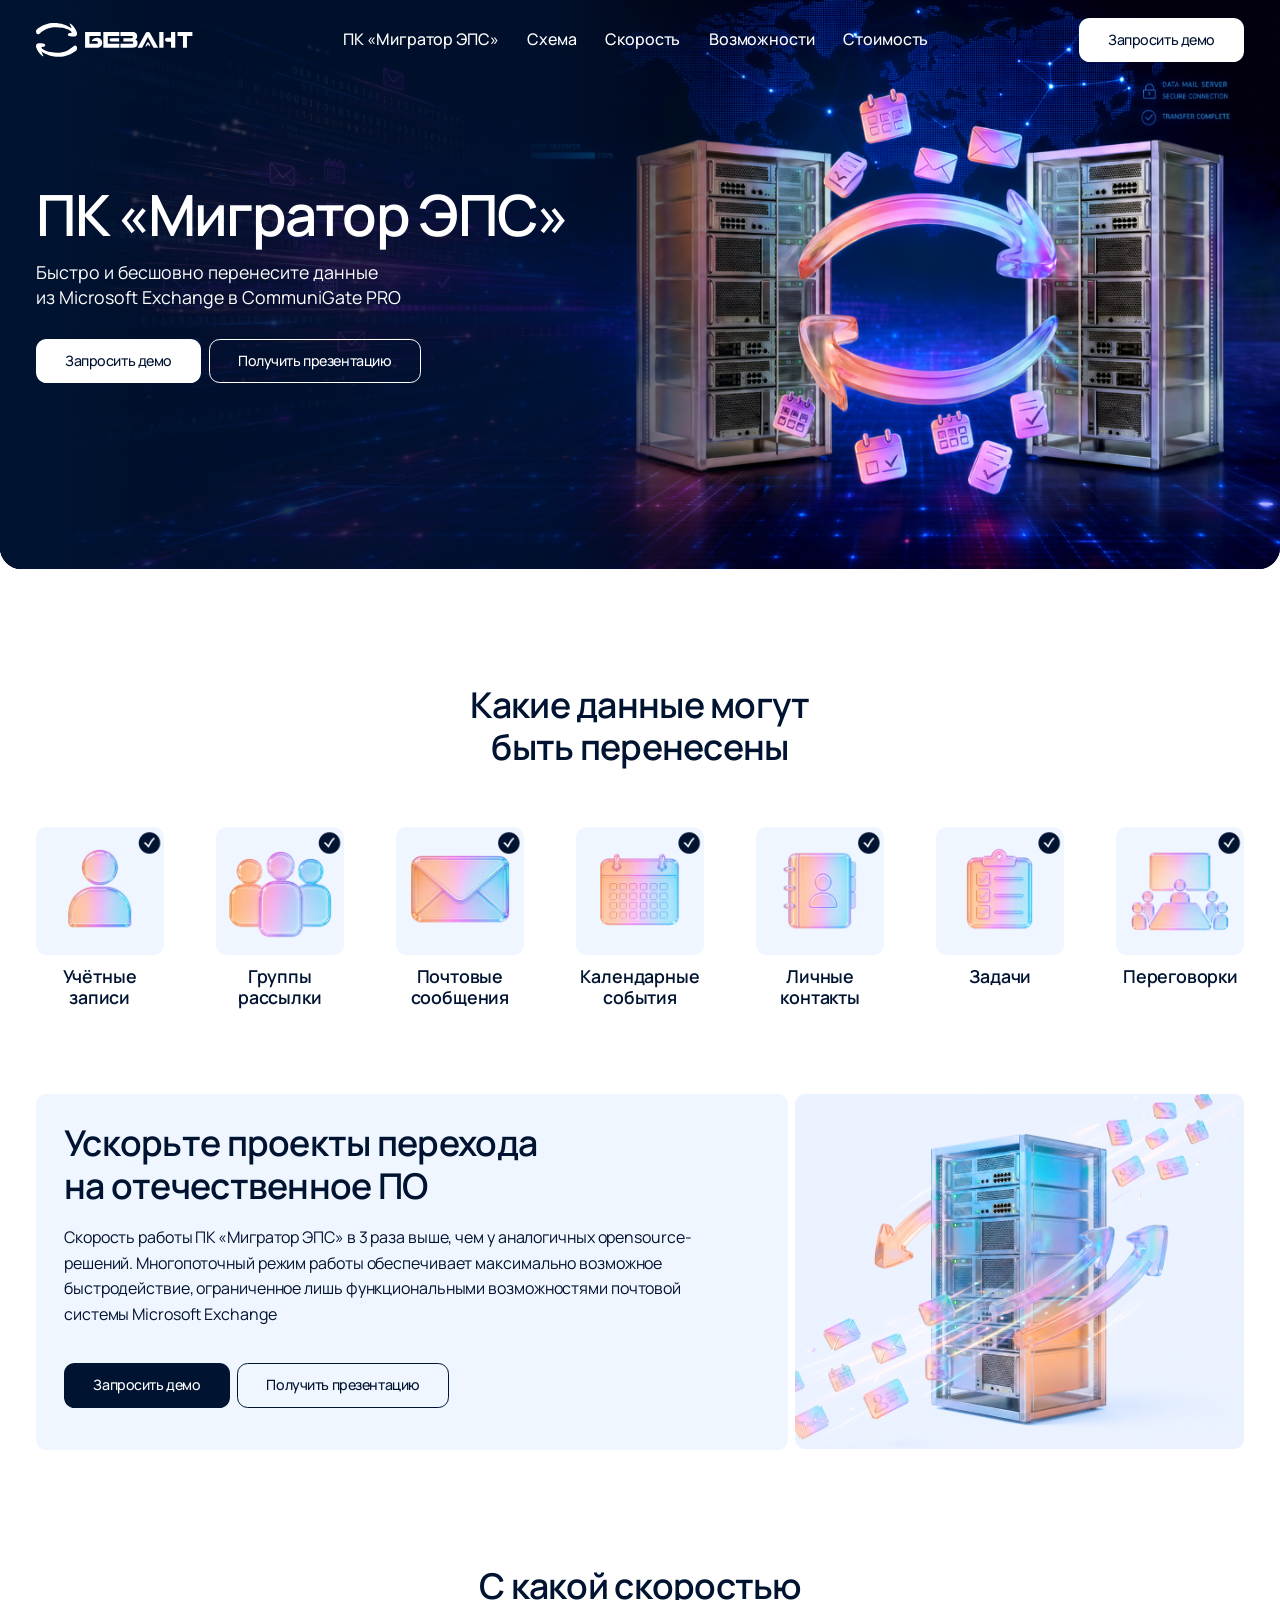
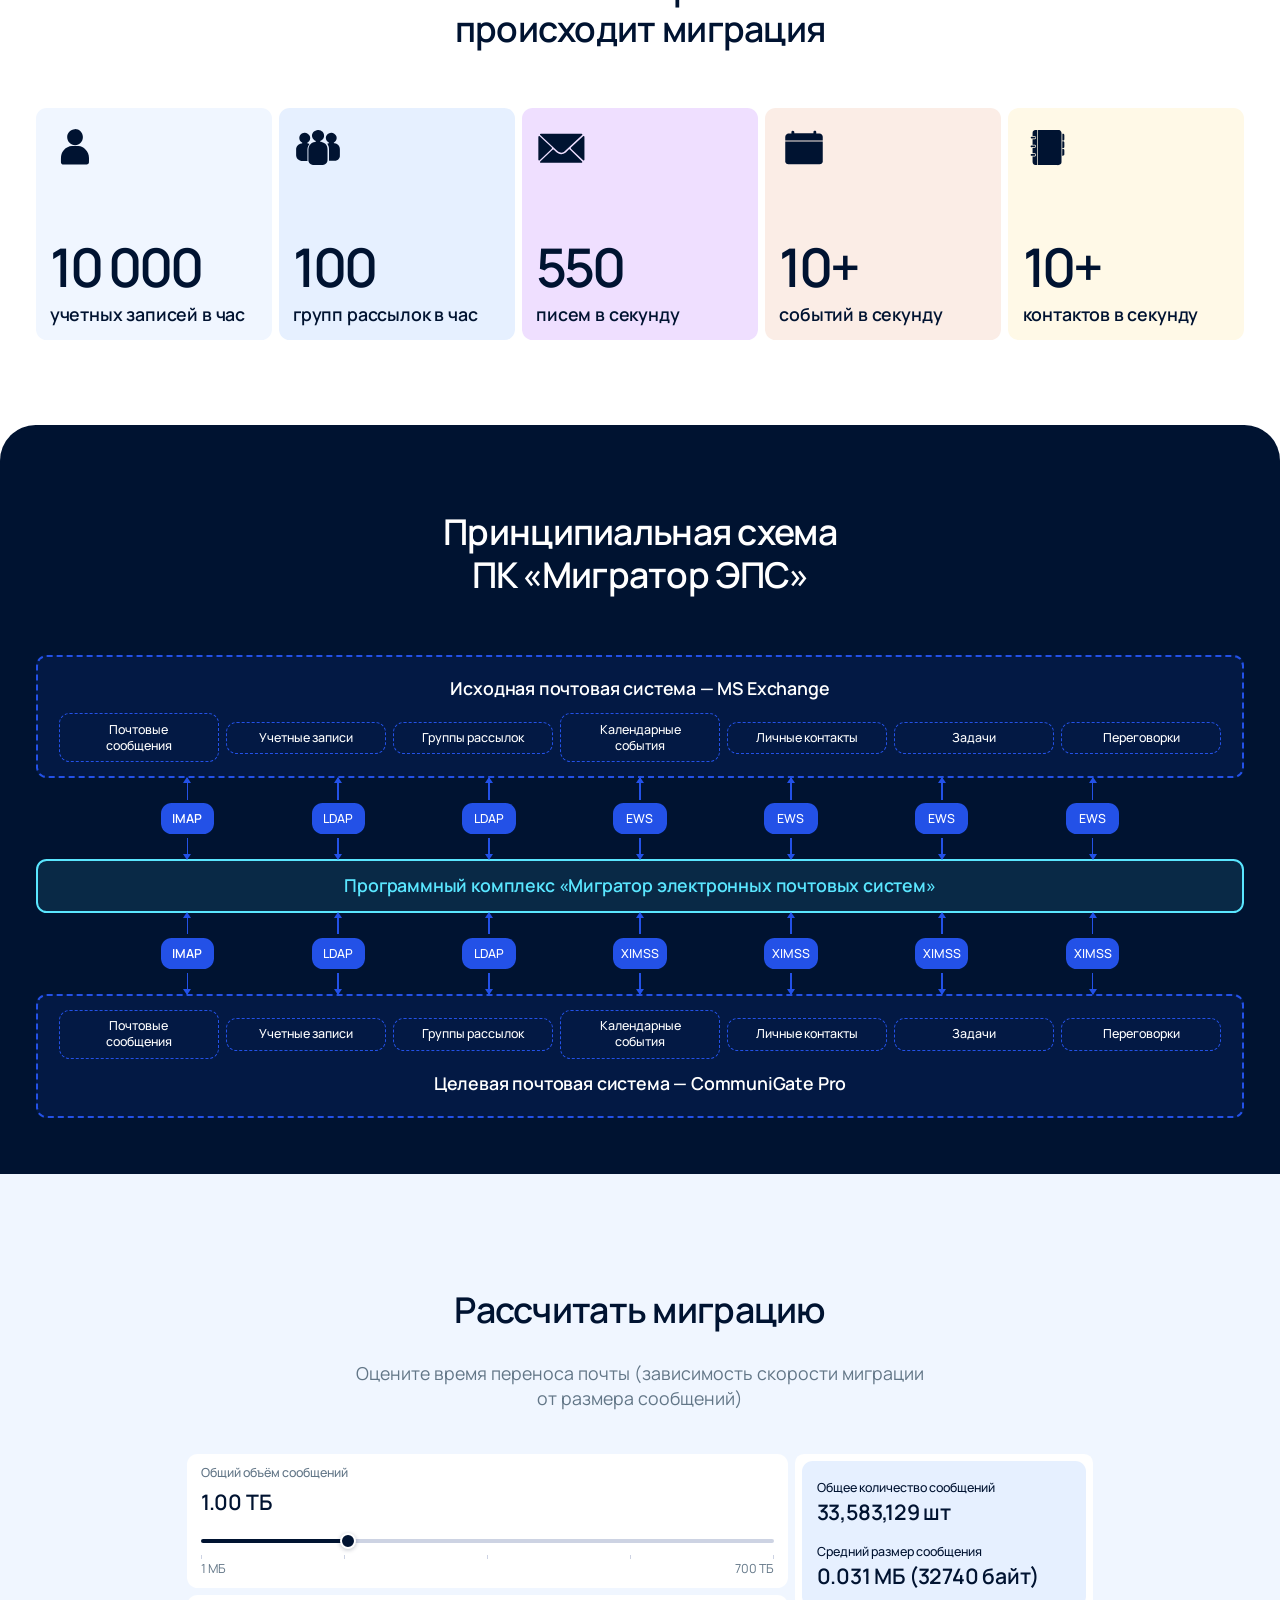
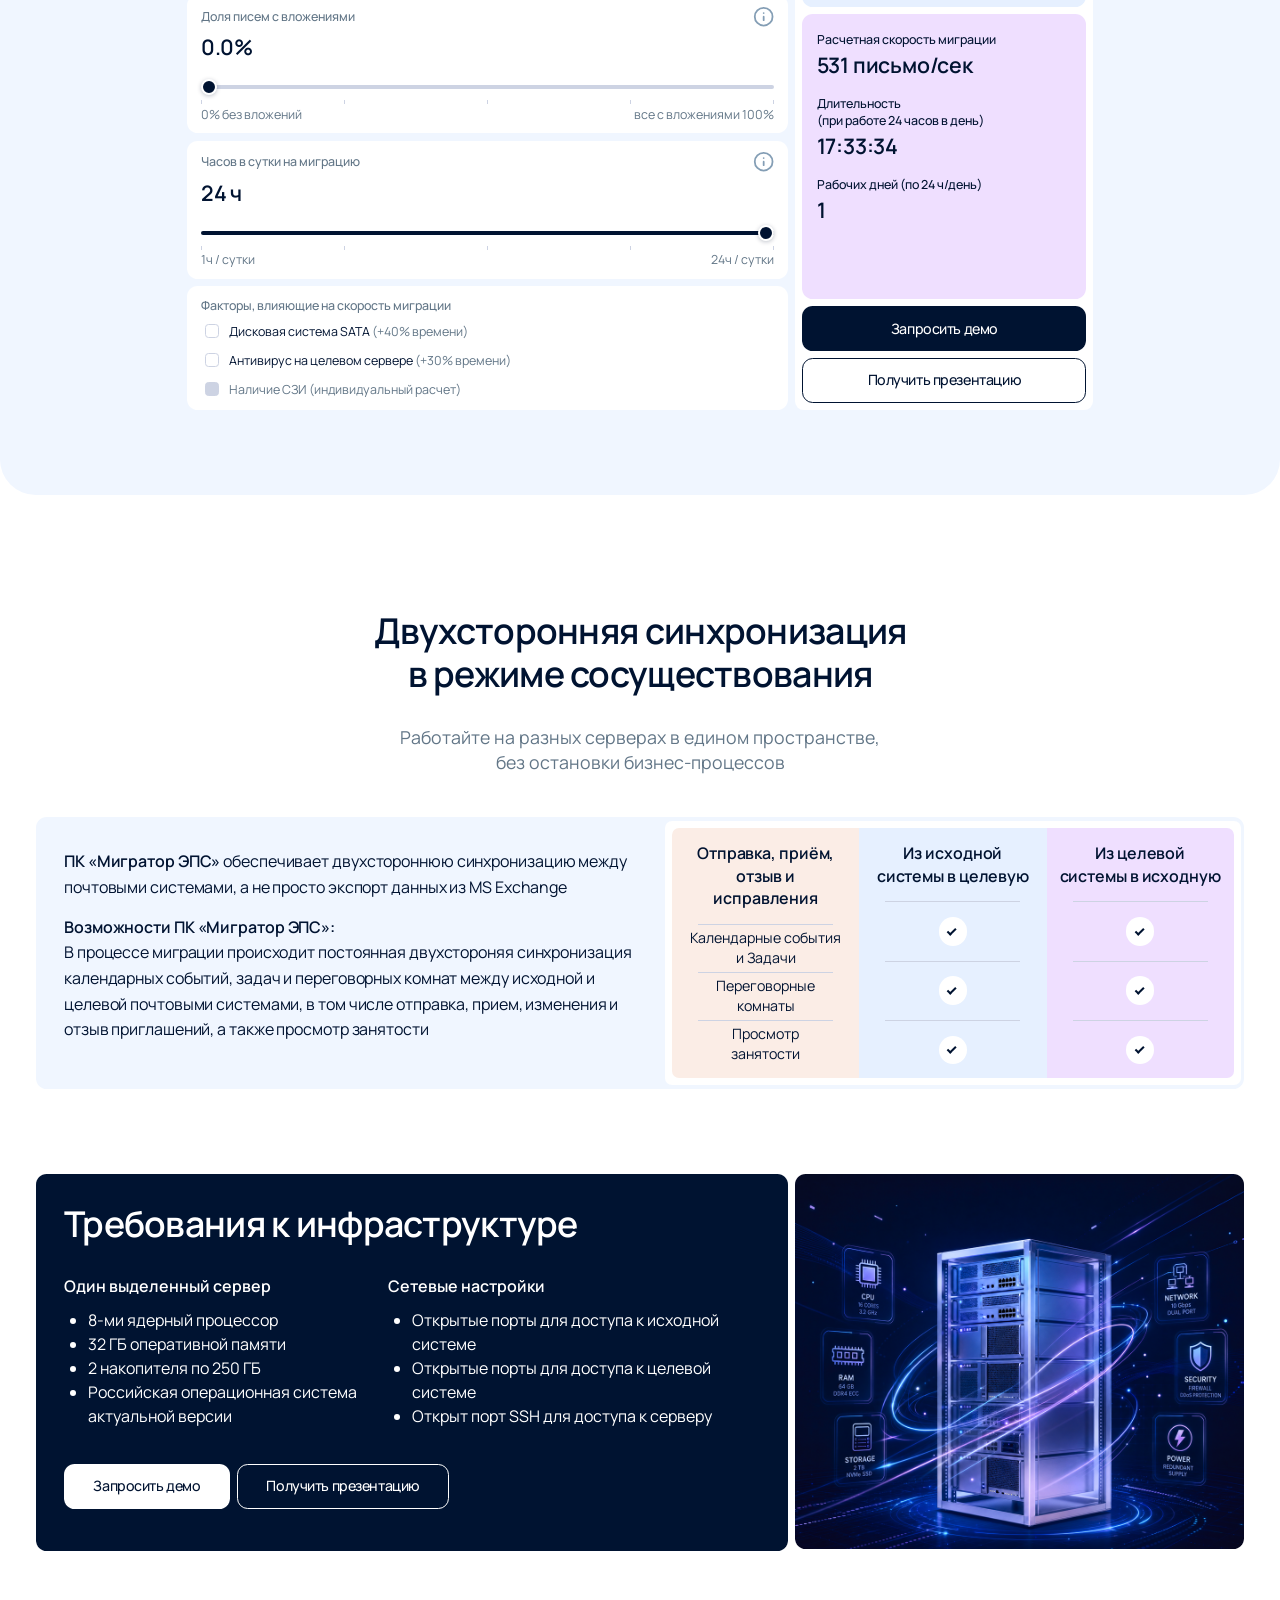
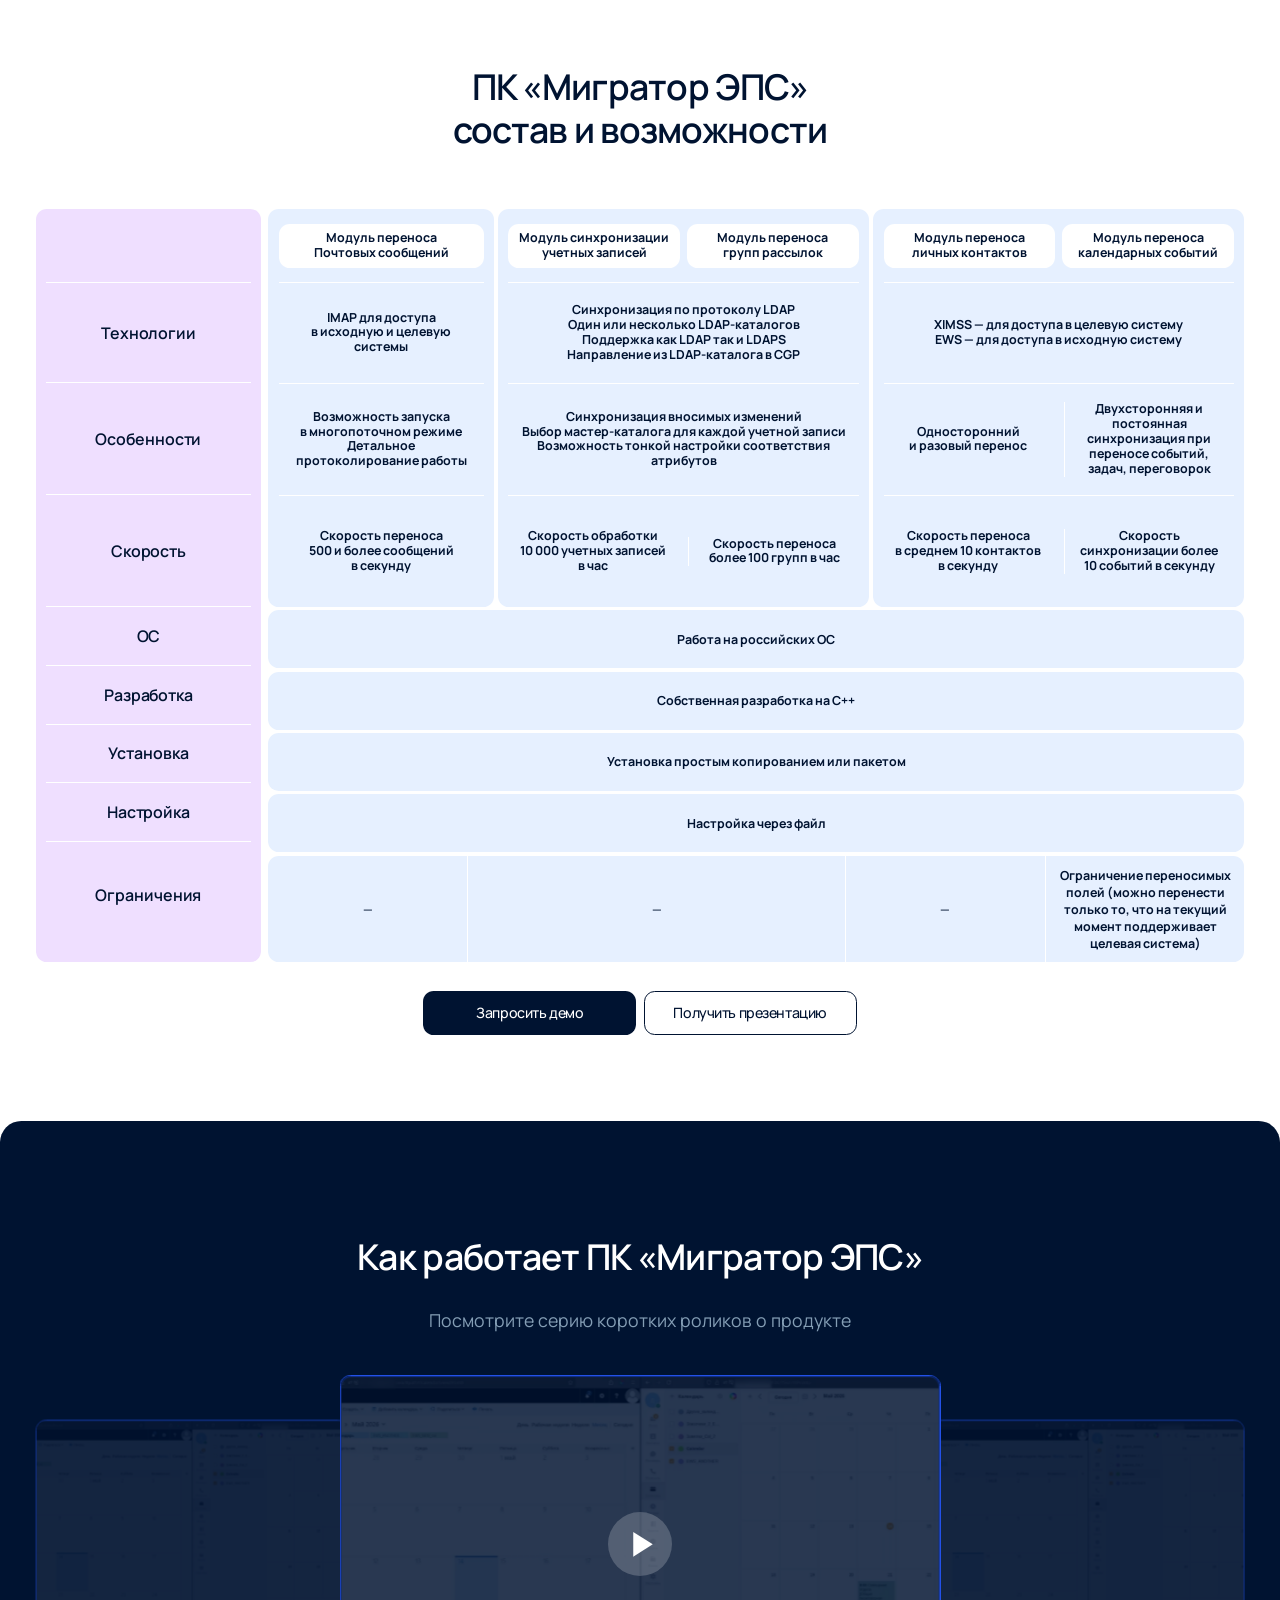
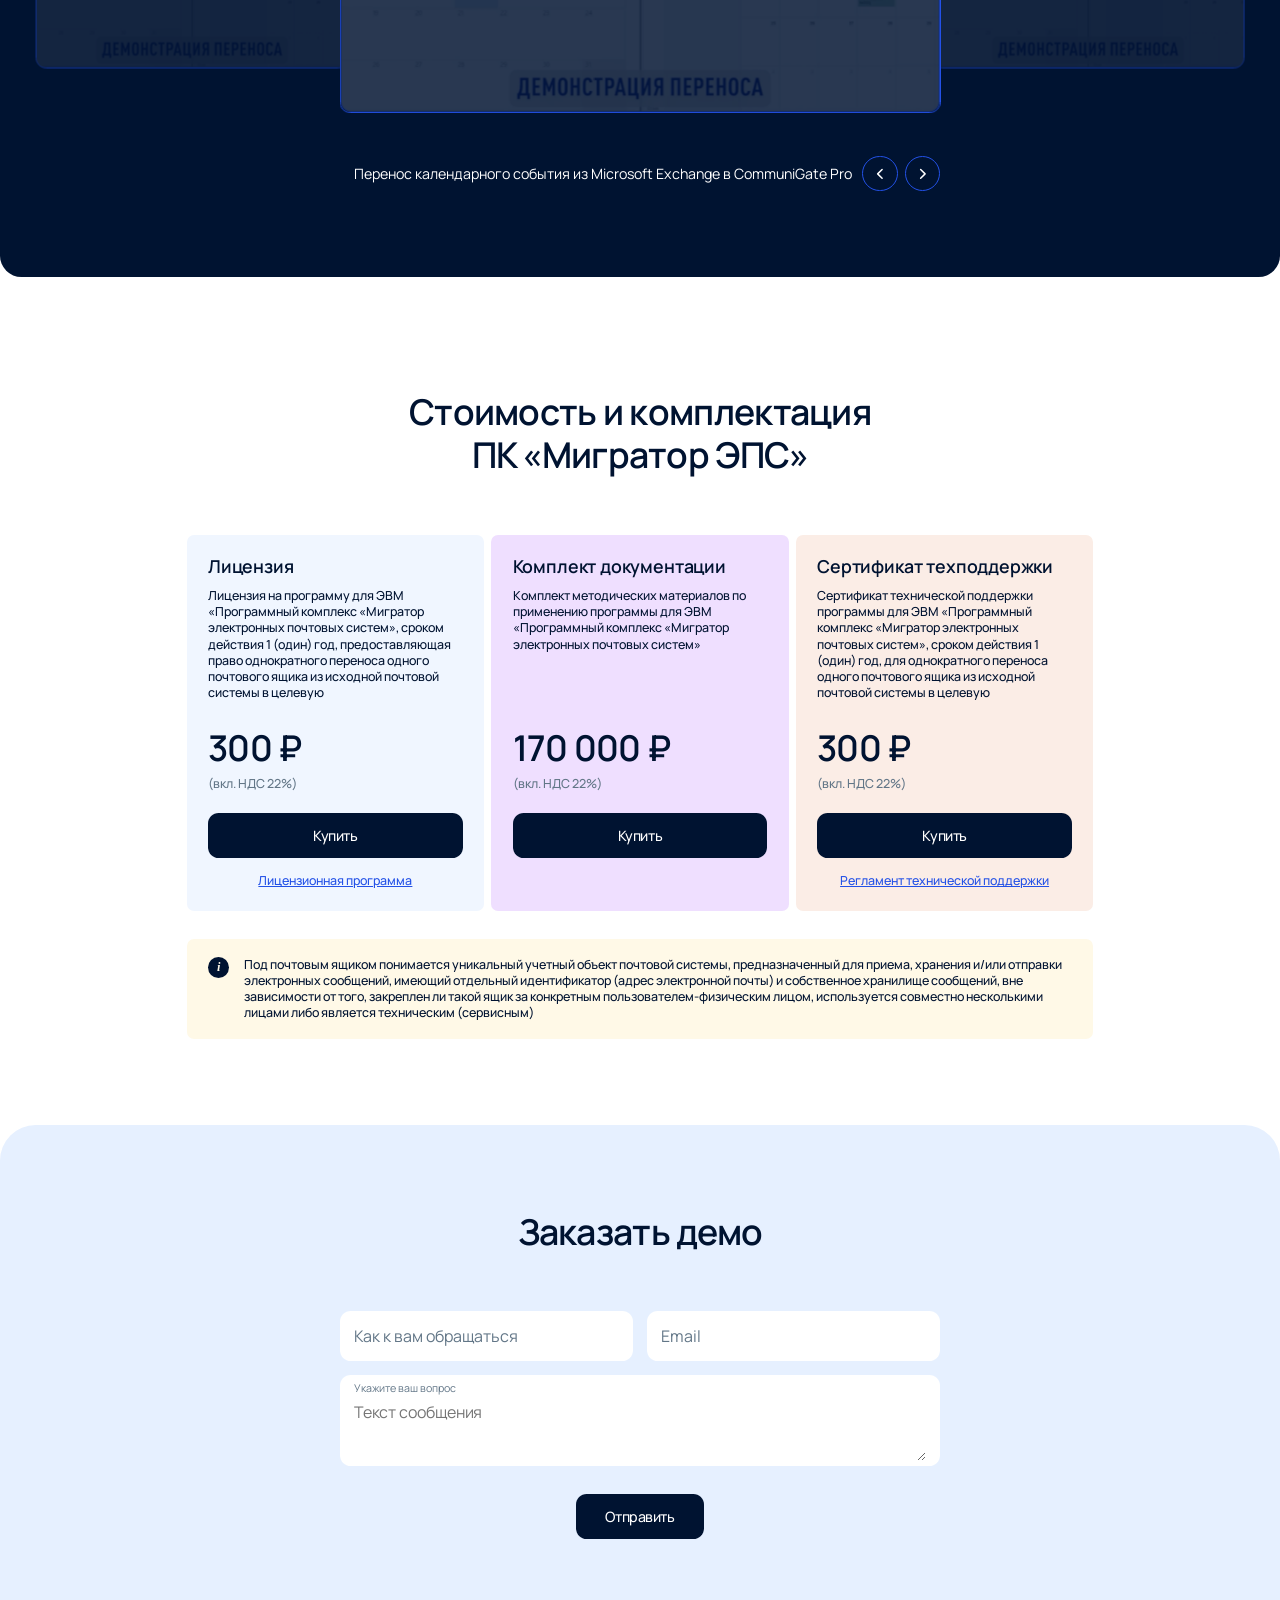
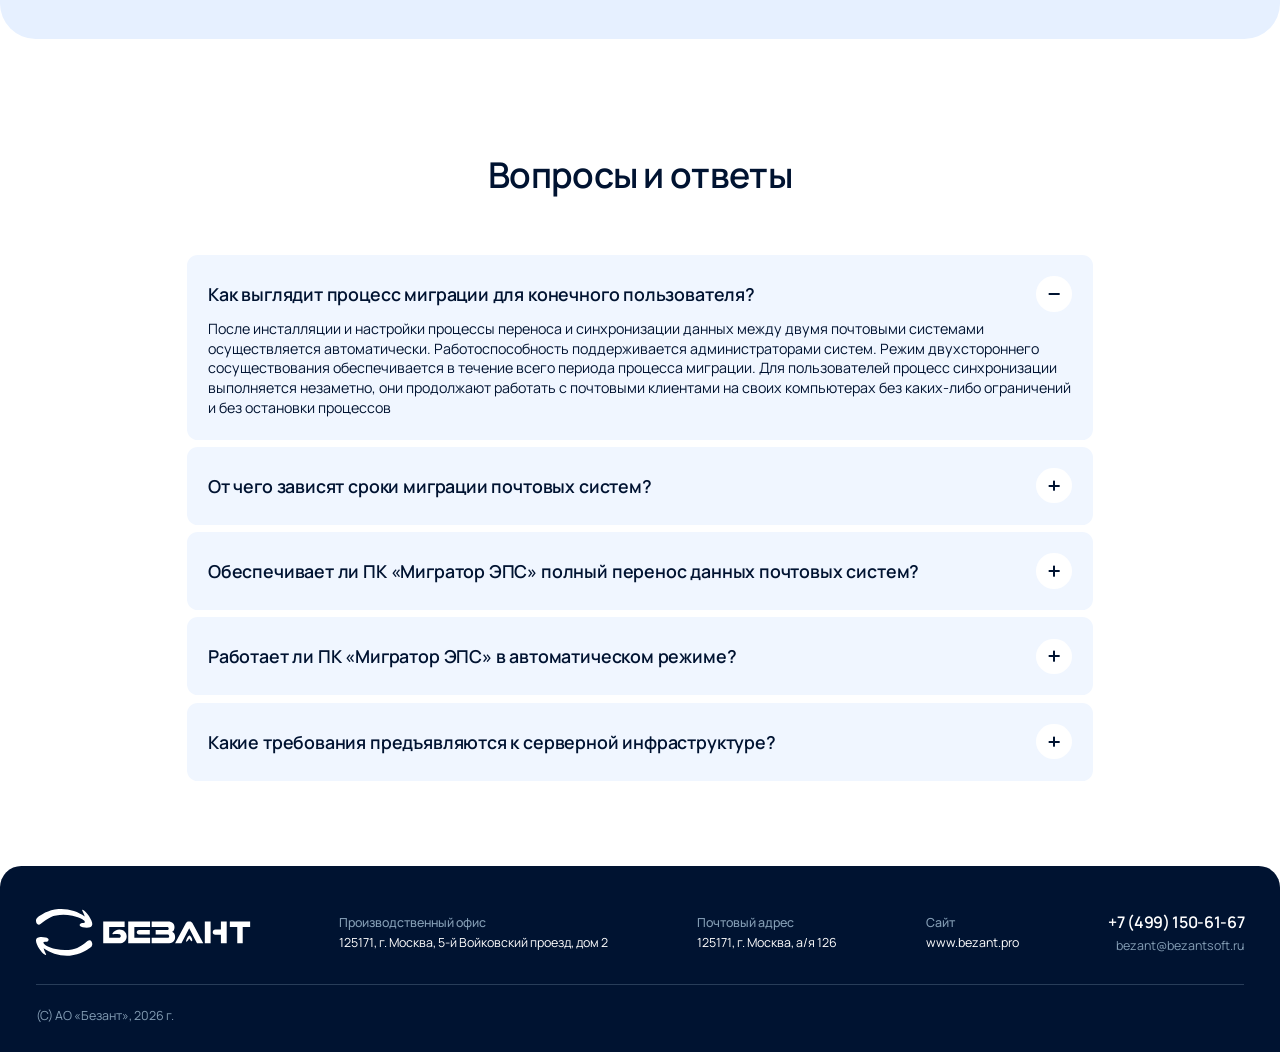
==== index.html @ 6137a7cc "Refactor video carousel implementation: streamline slide rendering and navigation logic, enhance CSS" ====
<!DOCTYPE html>
<html lang="ru">
<head>
<meta charset="UTF-8">
<meta name="viewport" content="width=1200, initial-scale=1.0">
<title>ПК «Мигратор ЭПС» — миграция почты из Microsoft Exchange в CommuniGate Pro</title>

<link rel="preconnect" href="https://fonts.googleapis.com">
<link rel="preconnect" href="https://fonts.gstatic.com" crossorigin>
<link href="https://fonts.googleapis.com/css2?family=Manrope:wght@400;500;600;700&display=swap" rel="stylesheet">

<link rel="stylesheet" href="css/tokens.css">
<link rel="stylesheet" href="css/base.css">
<link rel="stylesheet" href="css/sections/header.css">
<link rel="stylesheet" href="css/sections/hero.css">
<link rel="stylesheet" href="css/sections/data.css">
<link rel="stylesheet" href="css/sections/utp.css">
<link rel="stylesheet" href="css/sections/speed.css">
<link rel="stylesheet" href="css/sections/graph.css">
<link rel="stylesheet" href="css/sections/calculator.css">
<link rel="stylesheet" href="css/sections/sync.css">
<link rel="stylesheet" href="css/sections/info.css">
<link rel="stylesheet" href="css/sections/table.css">
<link rel="stylesheet" href="css/sections/video.css">
<link rel="stylesheet" href="css/sections/cost.css">
<link rel="stylesheet" href="css/sections/form.css">
<link rel="stylesheet" href="css/sections/faq.css">
<link rel="stylesheet" href="css/sections/footer.css">
</head>
<body>

<header class="header">
  <a class="header__logo" href="#top" aria-label="Безант"><img class="header__logo-light" src="assets/icons/logo.svg" alt="Безант"><img class="header__logo-dark" src="assets/icons/logo-dark.svg" alt=""></a>
  <nav class="header__menu">
    <a href="#data">ПК «Мигратор ЭПС»</a>
    <a href="#graph">Схема</a>
    <a href="#speed">Скорость</a>
    <a href="#table">Возможности</a>
    <a href="#cost">Стоимость</a>
  </nav>
  <a class="btn btn--secondary" href="#form">Запросить демо</a>
</header>

<main id="top">

  <section class="hero section">
    <div class="hero__bg"><img src="assets/images/hero/hero-bg.png" alt=""></div>
    <div class="hero__content">
      <div class="hero__title">
        <h1>ПК «Мигратор ЭПС»</h1>
        <p>Быстро и бесшовно перенесите данные<br>из Microsoft Exchange в CommuniGate PRO</p>
      </div>
      <div class="hero__buttons">
        <a class="btn btn--secondary" href="#form">Запросить демо</a>
        <a class="btn btn--outline-inverse" href="#form">Получить презентацию</a>
      </div>
    </div>
  </section>

  <section class="data section" id="data">
    <h2 class="section-title">Какие данные могут<br>быть перенесены</h2>
    <div class="data__grid">
      <div class="data__item">
        <div class="data__icon"><img src="assets/images/data/icon-persons.png" alt="Учётные записи"></div>
        <p>Учётные<br>записи</p>
      </div>
      <div class="data__item">
        <div class="data__icon"><img src="assets/images/data/icon-group.png" alt="Группы рассылки"></div>
        <p>Группы<br>рассылки</p>
      </div>
      <div class="data__item">
        <div class="data__icon"><img src="assets/images/data/icon-mail.png" alt="Почтовые сообщения"></div>
        <p>Почтовые<br>сообщения</p>
      </div>
      <div class="data__item">
        <div class="data__icon"><img src="assets/images/data/icon-calendar.png" alt="Календарные события"></div>
        <p>Календарные<br>события</p>
      </div>
      <div class="data__item">
        <div class="data__icon"><img src="assets/images/data/icon-phonebook.png" alt="Личные контакты"></div>
        <p>Личные<br>контакты</p>
      </div>
      <div class="data__item">
        <div class="data__icon"><img src="assets/images/data/icon-tasks.png" alt="Задачи"></div>
        <p>Задачи</p>
      </div>
      <div class="data__item">
        <div class="data__icon"><img src="assets/images/data/icon-room.png" alt="Переговорки"></div>
        <p>Переговорки</p>
      </div>
    </div>
  </section>

  <section class="utp section">
    <div class="utp__text">
      <div>
        <h2>Ускорьте проекты перехода<br>на отечественное ПО</h2>
        <p class="utp__body">Скорость работы ПК «Мигратор ЭПС» в 3 раза выше, чем у аналогичных opensource-решений. Многопоточный режим работы обеспечивает максимально возможное быстродействие, ограниченное лишь функциональными возможностями почтовой системы Microsoft Exchange</p>
      </div>
      <div class="utp__buttons">
        <a class="btn btn--primary" href="#form">Запросить демо</a>
        <a class="btn btn--outline" href="#form">Получить презентацию</a>
      </div>
    </div>
    <div class="utp__image"><img src="assets/images/utp/utp-server.png" alt=""></div>
  </section>

  <section class="speed section" id="speed">
    <h2 class="section-title">С какой скоростью<br>происходит миграция</h2>
    <div class="speed__grid">
      <div class="speed__card speed__card--blue-01">
        <div class="speed__card-inner">
          <img src="assets/icons/icon-speed-user.svg" alt="">
          <div class="speed__value">
            <p class="speed__number">10 000</p>
            <p class="speed__label">учетных записей в час</p>
          </div>
        </div>
      </div>
      <div class="speed__card speed__card--blue-02">
        <div class="speed__card-inner">
          <img src="assets/icons/icon-speed-persons.svg" alt="">
          <div class="speed__value">
            <p class="speed__number">100</p>
            <p class="speed__label">групп рассылок в час</p>
          </div>
        </div>
      </div>
      <div class="speed__card speed__card--purple">
        <div class="speed__card-inner">
          <img src="assets/icons/icon-speed-mail.svg" alt="">
          <div class="speed__value">
            <p class="speed__number">550</p>
            <p class="speed__label">писем в секунду</p>
          </div>
        </div>
      </div>
      <div class="speed__card speed__card--orange">
        <div class="speed__card-inner">
          <img src="assets/icons/icon-speed-calendar.svg" alt="">
          <div class="speed__value">
            <p class="speed__number">10+</p>
            <p class="speed__label">событий в секунду</p>
          </div>
        </div>
      </div>
      <div class="speed__card speed__card--yellow">
        <div class="speed__card-inner">
          <img src="assets/icons/icon-speed-phonebook.svg" alt="">
          <div class="speed__value">
            <p class="speed__number">10+</p>
            <p class="speed__label">контактов в секунду</p>
          </div>
        </div>
      </div>
    </div>
  </section>

  <section class="graph section" id="graph">
    <h2 class="section-title section-title--inverse">Принципиальная схема<br>ПК «Мигратор ЭПС»</h2>
    <div class="graph__diagram">
      <div class="graph__block">
        <p class="graph__block-title">Исходная почтовая система — <strong>MS Exchange</strong></p>
        <div class="graph__row">
          <div class="graph__item">Почтовые сообщения</div>
          <div class="graph__item">Учетные записи</div>
          <div class="graph__item">Группы рассылок</div>
          <div class="graph__item">Календарные события</div>
          <div class="graph__item">Личные контакты</div>
          <div class="graph__item">Задачи</div>
          <div class="graph__item">Переговорки</div>
        </div>
      </div>

      <div class="graph__connectors">
        <div class="graph__connector"><div class="graph__connector-line graph__connector-line--top"></div><div class="graph__badge graph__badge--strong">IMAP</div><div class="graph__connector-line graph__connector-line--bottom"></div></div>
        <div class="graph__connector"><div class="graph__connector-line graph__connector-line--top"></div><div class="graph__badge">LDAP</div><div class="graph__connector-line graph__connector-line--bottom"></div></div>
        <div class="graph__connector"><div class="graph__connector-line graph__connector-line--top"></div><div class="graph__badge">LDAP</div><div class="graph__connector-line graph__connector-line--bottom"></div></div>
        <div class="graph__connector"><div class="graph__connector-line graph__connector-line--top"></div><div class="graph__badge">EWS</div><div class="graph__connector-line graph__connector-line--bottom"></div></div>
        <div class="graph__connector"><div class="graph__connector-line graph__connector-line--top"></div><div class="graph__badge">EWS</div><div class="graph__connector-line graph__connector-line--bottom"></div></div>
        <div class="graph__connector"><div class="graph__connector-line graph__connector-line--top"></div><div class="graph__badge">EWS</div><div class="graph__connector-line graph__connector-line--bottom"></div></div>
        <div class="graph__connector"><div class="graph__connector-line graph__connector-line--top"></div><div class="graph__badge">EWS</div><div class="graph__connector-line graph__connector-line--bottom"></div></div>
      </div>

      <div class="graph__core">
        <p class="graph__core-title">Программный комплекс «Мигратор электронных почтовых систем»</p>
      </div>

      <div class="graph__connectors">
        <div class="graph__connector"><div class="graph__connector-line graph__connector-line--top"></div><div class="graph__badge graph__badge--strong">IMAP</div><div class="graph__connector-line graph__connector-line--bottom"></div></div>
        <div class="graph__connector"><div class="graph__connector-line graph__connector-line--top"></div><div class="graph__badge">LDAP</div><div class="graph__connector-line graph__connector-line--bottom"></div></div>
        <div class="graph__connector"><div class="graph__connector-line graph__connector-line--top"></div><div class="graph__badge">LDAP</div><div class="graph__connector-line graph__connector-line--bottom"></div></div>
        <div class="graph__connector"><div class="graph__connector-line graph__connector-line--top"></div><div class="graph__badge">XIMSS</div><div class="graph__connector-line graph__connector-line--bottom"></div></div>
        <div class="graph__connector"><div class="graph__connector-line graph__connector-line--top"></div><div class="graph__badge">XIMSS</div><div class="graph__connector-line graph__connector-line--bottom"></div></div>
        <div class="graph__connector"><div class="graph__connector-line graph__connector-line--top"></div><div class="graph__badge">XIMSS</div><div class="graph__connector-line graph__connector-line--bottom"></div></div>
        <div class="graph__connector"><div class="graph__connector-line graph__connector-line--top"></div><div class="graph__badge">XIMSS</div><div class="graph__connector-line graph__connector-line--bottom"></div></div>
      </div>

      <div class="graph__block graph__block--reverse">
        <div class="graph__row">
          <div class="graph__item">Почтовые сообщения</div>
          <div class="graph__item">Учетные записи</div>
          <div class="graph__item">Группы рассылок</div>
          <div class="graph__item">Календарные события</div>
          <div class="graph__item">Личные контакты</div>
          <div class="graph__item">Задачи</div>
          <div class="graph__item">Переговорки</div>
        </div>
        <p class="graph__block-title">Целевая почтовая система — <strong>CommuniGate Pro</strong></p>
      </div>
    </div>
  </section>

  <section class="calculator section" id="calculator">
    <div class="section-heading">
      <h2 class="section-title">Рассчитать миграцию</h2>
      <p class="section-lead">Оцените время переноса почты (зависимость скорости миграции от размера сообщений)</p>
    </div>

    <div class="calc">
      <div class="calc__left">

        <div class="calc__cell">
          <div class="calc__cell-title"><span>Общий объём сообщений</span></div>
          <p class="calc__cell-value" id="volumeDisplay">1.00 МБ</p>
          <div class="calc__range">
            <input type="range" id="volumeSlider" min="0" max="100" step="0.01" value="0">
            <div class="calc__range-ticks"><span></span><span></span><span></span><span></span><span></span></div>
            <div class="calc__range-labels"><span>1 МБ</span><span>700 ТБ</span></div>
          </div>
        </div>

        <div class="calc__cell">
          <div class="calc__cell-title">
            <span>Доля писем с вложениями</span>
            <span class="tooltip calc__tip" tabindex="0"><svg viewBox="0 0 24 24" fill="none" xmlns="http://www.w3.org/2000/svg" aria-hidden="true"><circle cx="12" cy="12" r="10" stroke="currentColor" stroke-width="2"/><path fill-rule="evenodd" clip-rule="evenodd" d="M11 8C11 7.44772 11.4477 7 12 7H12.01C12.5623 7 13.01 7.44772 13.01 8C13.01 8.55228 12.5623 9 12.01 9H12C11.4477 9 11 8.55228 11 8ZM12 11C12.5523 11 13 11.4477 13 12V16C13 16.5523 12.5523 17 12 17C11.4477 17 11 16.5523 11 16V12C11 11.4477 11.4477 11 12 11Z" fill="currentColor"/></svg>
              <span class="tooltip__bubble">Для расчёта принят средний условный размер сообщений:<br>• Без вложений: 32 КБ (0,031226 МБ)<br>• С вложениями: 1,5 МБ (1,449 МБ)</span>
            </span>
          </div>
          <p class="calc__cell-value" id="ratioDisplay">0.0%</p>
          <div class="calc__range">
            <input type="range" id="ratioSlider" min="0" max="100" step="0.1" value="0">
            <div class="calc__range-ticks"><span></span><span></span><span></span><span></span><span></span></div>
            <div class="calc__range-labels"><span>0% без вложений</span><span>все c вложениями 100%</span></div>
          </div>
        </div>

        <div class="calc__cell">
          <div class="calc__cell-title">
            <span>Часов в сутки на миграцию</span>
            <span class="tooltip calc__tip" tabindex="0"><svg viewBox="0 0 24 24" fill="none" xmlns="http://www.w3.org/2000/svg" aria-hidden="true"><circle cx="12" cy="12" r="10" stroke="currentColor" stroke-width="2"/><path fill-rule="evenodd" clip-rule="evenodd" d="M11 8C11 7.44772 11.4477 7 12 7H12.01C12.5623 7 13.01 7.44772 13.01 8C13.01 8.55228 12.5623 9 12.01 9H12C11.4477 9 11 8.55228 11 8ZM12 11C12.5523 11 13 11.4477 13 12V16C13 16.5523 12.5523 17 12 17C11.4477 17 11 16.5523 11 16V12C11 11.4477 11.4477 11 12 11Z" fill="currentColor"/></svg>
              <span class="tooltip__bubble">По умолчанию миграция идёт 24 часа в сутки. При сокращении рабочих часов общее календарное время увеличивается пропорционально.</span>
            </span>
          </div>
          <p class="calc__cell-value" id="hoursPerDayDisplay">24 ч</p>
          <div class="calc__range">
            <input type="range" id="hoursPerDaySlider" min="1" max="24" step="1" value="24">
            <div class="calc__range-ticks"><span></span><span></span><span></span><span></span><span></span></div>
            <div class="calc__range-labels"><span>1ч / сутки</span><span>24ч / сутки</span></div>
          </div>
        </div>

        <div class="calc__cell">
          <p class="calc__factors-title">Факторы, влияющие на скорость миграции</p>
          <div class="calc__factors-list">
            <label class="checkbox">
              <input type="checkbox" id="factorSATA">
              <span><span class="checkbox__accent">Дисковая система SATA</span> <span class="checkbox__note">(+40% времени)</span></span>
            </label>
            <label class="checkbox">
              <input type="checkbox" id="factorAntivirus">
              <span><span class="checkbox__accent">Антивирус на целевом сервере</span> <span class="checkbox__note">(+30% времени)</span></span>
            </label>
            <label class="checkbox checkbox--disabled">
              <input type="checkbox" id="factorSZI" disabled>
              <span>Наличие СЗИ (индивидуальный расчет)</span>
            </label>
          </div>
        </div>

      </div>

      <div class="calc__right">
        <div class="calc__panel calc__panel--blue">
          <div class="calc__panel-item">
            <p>Общее количество сообщений</p>
            <p id="totalCountInfo">— шт</p>
          </div>
          <div class="calc__panel-item">
            <p>Средний размер сообщения</p>
            <p id="avgSizeInfo">— МБ</p>
          </div>
        </div>
        <div class="calc__panel calc__panel--purple">
          <div class="calc__panel-item">
            <p>Расчетная скорость миграции</p>
            <p id="migrationSpeed">0 <span class="unit">писем/сек</span></p>
          </div>
          <div class="calc__panel-item">
            <p id="durationLabel">Длительность<br>(при работе 24 часа в день)</p>
            <p id="migrationTime">00:00:00</p>
          </div>
          <div class="calc__panel-item">
            <p id="workDaysLabel">Рабочих дней (по 24 ч/день)</p>
            <p id="workDaysValue">0</p>
          </div>
        </div>
        <div class="calc__buttons">
          <a class="btn btn--primary btn--block" href="#form">Запросить демо</a>
          <a class="btn btn--outline btn--block" href="#form">Получить презентацию</a>
        </div>
      </div>
    </div>
  </section>

  <section class="sync section">
    <div class="sync__title">
      <h2 class="section-title">Двухсторонняя синхронизация<br>в режиме сосуществования</h2>
      <p class="section-lead">Работайте на разных серверах в едином пространстве,<br>без остановки бизнес-процессов</p>
    </div>
    <div class="sync__card">
      <div class="sync__text">
        <p><strong>ПК «Мигратор ЭПС»</strong> обеспечивает двухстороннюю синхронизацию между почтовыми системами, а не просто экспорт данных из MS Exchange</p>
        <p><strong>Возможности ПК «Мигратор ЭПС»:</strong><br>В процессе миграции происходит постоянная двухстороняя синхронизация календарных событий, задач и переговорных комнат между исходной и целевой почтовыми системами, в том числе отправка, прием, изменения и отзыв приглашений, а также просмотр занятости</p>
      </div>
      <div class="sync__table">
        <div class="sync__col sync__col--orange">
          <p class="sync__col-title">Отправка, приём, отзыв и исправления</p>
          <div class="sync__col-rows">
            <div class="sync__divider"></div>
            <p class="sync__row-label">Календарные события<br>и Задачи</p>
            <div class="sync__divider"></div>
            <p class="sync__row-label">Переговорные<br>комнаты</p>
            <div class="sync__divider"></div>
            <p class="sync__row-label">Просмотр<br>занятости</p>
          </div>
        </div>
        <div class="sync__col sync__col--blue">
          <p class="sync__col-title">Из исходной<br>системы в целевую</p>
          <div class="sync__col-rows">
            <div class="sync__divider"></div>
            <div class="sync__check"></div>
            <div class="sync__divider"></div>
            <div class="sync__check"></div>
            <div class="sync__divider"></div>
            <div class="sync__check"></div>
          </div>
        </div>
        <div class="sync__col sync__col--purple">
          <p class="sync__col-title">Из целевой<br>системы в исходную</p>
          <div class="sync__col-rows">
            <div class="sync__divider"></div>
            <div class="sync__check"></div>
            <div class="sync__divider"></div>
            <div class="sync__check"></div>
            <div class="sync__divider"></div>
            <div class="sync__check"></div>
          </div>
        </div>
      </div>
    </div>
  </section>

  <section class="info section">
    <div class="info__text">
      <div class="info__content">
        <h2>Требования к инфраструктуре</h2>
        <div class="info__columns">
          <div class="info__col">
            <p class="info__col-title">Один выделенный сервер</p>
            <ul>
              <li>8-ми ядерный процессор</li>
              <li>32 ГБ оперативной памяти</li>
              <li>2 накопителя по 250 ГБ</li>
              <li>Российская операционная система актуальной версии</li>
            </ul>
          </div>
          <div class="info__col">
            <p class="info__col-title">Сетевые настройки</p>
            <ul>
              <li>Открытые порты для доступа к исходной системе</li>
              <li>Открытые порты для доступа к целевой системе</li>
              <li>Открыт порт SSH для доступа к серверу</li>
            </ul>
          </div>
        </div>
      </div>
      <div class="info__buttons">
        <a class="btn btn--secondary" href="#form">Запросить демо</a>
        <a class="btn btn--outline-inverse" href="#form">Получить презентацию</a>
      </div>
    </div>
    <div class="info__image"><img src="assets/images/info/info-server.png" alt=""></div>
  </section>

  <section class="table-section section" id="table">
    <h2 class="section-title">ПК «Мигратор ЭПС»<br>состав и возможности</h2>

    <div class="table__wrap">
      <div class="table__labels">
        <div class="table__labels-spacer"></div>
        <div class="table__label-rows">
          <div class="table__label-row" style="height:100px">Технологии</div>
          <div class="table__label-row" style="height:112px">Особенности</div>
          <div class="table__label-row" style="height:112px">Скорость</div>
          <div class="table__label-row table__label-row--fill">ОС</div>
          <div class="table__label-row table__label-row--fill">Разработка</div>
          <div class="table__label-row table__label-row--fill">Установка</div>
          <div class="table__label-row table__label-row--fill">Настройка</div>
          <div class="table__label-row table__label-row--fill table__label-row--wide">Ограничения</div>
        </div>
      </div>

      <div class="table__values">
        <div class="table__groups">
          <div class="table__group table__group--single">
            <div class="table__group-head">
              <div class="data-table__head-pill">Модуль переноса<br>Почтовых сообщений</div>
            </div>
            <div class="table__group-body">
              <div class="table__group-row" style="height:100px">IMAP для доступа<br>в исходную и целевую системы</div>
              <div class="table__group-row" style="height:112px">Возможность запуска<br>в многопоточном режиме<br>Детальное протоколирование работы</div>
              <div class="table__group-row" style="height:112px">Скорость переноса<br>500 и более сообщений<br>в секунду</div>
            </div>
          </div>

          <div class="table__group table__group--double">
            <div class="table__group-head">
              <div class="data-table__head-pill">Модуль синхронизации<br>учетных записей</div>
              <div class="data-table__head-pill">Модуль переноса<br>групп рассылок</div>
            </div>
            <div class="table__group-body">
              <div class="table__group-row" style="height:100px">
                Синхронизация по протоколу LDAP<br>
                Один или несколько LDAP-каталогов<br>
                Поддержка как LDAP так и LDAPS<br>
                Направление из LDAP-каталога в CGP
              </div>
              <div class="table__group-row" style="height:112px">
                <ul>
                  <li>Синхронизация вносимых изменений</li>
                  <li>Выбор мастер-каталога для каждой учетной записи</li>
                  <li>Возможность тонкой настройки соответствия атрибутов</li>
                </ul>
              </div>
              <div class="table__group-row table__group-row--split" style="height:112px">
                <div>Скорость обработки<br>10 000 учетных записей в час</div>
                <div>Скорость переноса<br>более 100 групп в час</div>
              </div>
            </div>
          </div>

          <div class="table__group table__group--double">
            <div class="table__group-head">
              <div class="data-table__head-pill">Модуль переноса<br>личных контактов</div>
              <div class="data-table__head-pill">Модуль переноса<br>календарных событий</div>
            </div>
            <div class="table__group-body">
              <div class="table__group-row" style="height:100px">
                <ul>
                  <li>XIMSS — для доступа в целевую систему</li>
                  <li>EWS — для доступа в исходную систему</li>
                </ul>
              </div>
              <div class="table__group-row table__group-row--split" style="height:112px">
                <div>Односторонний<br>и разовый перенос</div>
                <div>Двухсторонняя и постоянная синхронизация при переносе событий, задач, переговорок</div>
              </div>
              <div class="table__group-row table__group-row--split" style="height:112px">
                <div>Скорость переноса<br>в среднем 10 контактов в секунду</div>
                <div>Скорость синхронизации более 10 событий в секунду</div>
              </div>
            </div>
          </div>
        </div>

        <div class="table__bar">Работа на российских ОС</div>
        <div class="table__bar">Собственная разработка на C++</div>
        <div class="table__bar">Установка простым копированием или пакетом</div>
        <div class="table__bar">Настройка через файл</div>

        <div class="table__bar table__bar--restrictions">
          <div class="table__bar-cols">
            <div class="is-muted">—</div>
            <div class="is-muted span-2">—</div>
            <div class="is-muted">—</div>
            <div>Ограничение переносимых полей (можно перенести только то, что на текущий момент поддерживает целевая система)</div>
          </div>
        </div>
      </div>
    </div>

    <div class="table__buttons">
      <a class="btn btn--primary" href="#form">Запросить демо</a>
      <a class="btn btn--outline" href="#form">Получить презентацию</a>
    </div>
  </section>

  <section class="video section">
    <div class="section-heading">
      <h2 class="section-title section-title--inverse">Как работает ПК «Мигратор ЭПС»</h2>
      <p class="section-lead section-lead--inverse">Посмотрите серию коротких роликов о продукте</p>
    </div>

    <div class="video__stage" id="videoStage">
      <!-- Slides are rendered by js/video-carousel.js (3 peek slots + a transient
           incoming slot during navigation). The play chip stays fixed at stage
           center so it doesn't travel with the sliding slides. -->
      <div class="video__play" role="button" tabindex="0" aria-label="Смотреть видео">
        <svg viewBox="0 0 48 48" fill="none"><path d="M16 10L38 24L16 38V10Z" fill="white"/></svg>
      </div>
    </div>

    <div class="video__footer">
      <p class="video__caption" id="videoCaption"></p>
      <div class="video__nav">
        <button class="video__nav-btn" id="videoPrevBtn" aria-label="Предыдущее видео" type="button">
          <svg viewBox="0 0 24 24" fill="none"><path d="M15 6L9 12L15 18" stroke="currentColor" stroke-width="2" stroke-linecap="round" stroke-linejoin="round"/></svg>
        </button>
        <button class="video__nav-btn" id="videoNextBtn" aria-label="Следующее видео" type="button">
          <svg viewBox="0 0 24 24" fill="none"><path d="M9 6L15 12L9 18" stroke="currentColor" stroke-width="2" stroke-linecap="round" stroke-linejoin="round"/></svg>
        </button>
      </div>
    </div>
  </section>

  <section class="cost section" id="cost">
    <h2 class="section-title">Стоимость и комплектация<br>ПК «Мигратор ЭПС»</h2>

    <div class="cost__cards">
      <div class="cost__card cost__card--blue">
        <div>
          <p class="cost__card-title">Лицензия</p>
          <p class="cost__card-desc">Лицензия на программу для ЭВМ «Программный комплекс «Мигратор электронных почтовых систем», сроком действия 1 (один) год, предоставляющая право однократного переноса одного почтового ящика из исходной почтовой системы в целевую</p>
        </div>
        <div class="cost__buy">
          <div class="cost__price">
            <p class="cost__price-value">300 ₽</p>
            <p class="cost__price-note">(вкл. НДС 22%)</p>
          </div>
          <div class="cost__buy-actions">
            <a class="btn btn--primary btn--block" href="#form">Купить</a>
            <a class="cost__link" href="license.html">Лицензионная программа</a>
          </div>
        </div>
      </div>

      <div class="cost__card cost__card--purple">
        <div>
          <p class="cost__card-title">Комплект документации</p>
          <p class="cost__card-desc">Комплект методических материалов по применению программы для ЭВМ «Программный комплекс «Мигратор электронных почтовых систем»</p>
        </div>
        <div class="cost__buy">
          <div class="cost__price">
            <p class="cost__price-value">170 000 ₽</p>
            <p class="cost__price-note">(вкл. НДС 22%)</p>
          </div>
          <div class="cost__buy-actions">
            <a class="btn btn--primary btn--block" href="#form">Купить</a>
            <a class="cost__link cost__link--hidden" href="#form">Лицензионная программа</a>
          </div>
        </div>
      </div>

      <div class="cost__card cost__card--orange">
        <div>
          <p class="cost__card-title">Сертификат техподдержки</p>
          <p class="cost__card-desc">Сертификат технической поддержки программы для ЭВМ «Программный комплекс «Мигратор электронных почтовых систем», сроком действия 1 (один) год, для однократного переноса одного почтового ящика из исходной почтовой системы в целевую</p>
        </div>
        <div class="cost__buy">
          <div class="cost__price">
            <p class="cost__price-value">300 ₽</p>
            <p class="cost__price-note">(вкл. НДС 22%)</p>
          </div>
          <div class="cost__buy-actions">
            <a class="btn btn--primary btn--block" href="#form">Купить</a>
            <a class="cost__link" href="reglament.html">Регламент технической поддержки</a>
          </div>
        </div>
      </div>
    </div>

    <div class="cost__alert">
      <span class="cost__alert-icon">i</span>
      <p>Под почтовым ящиком понимается уникальный учетный объект почтовой системы, предназначенный для приема, хранения и/или отправки электронных сообщений, имеющий отдельный идентификатор (адрес электронной почты) и собственное хранилище сообщений, вне зависимости от того, закреплен ли такой ящик за конкретным пользователем-физическим лицом, используется совместно несколькими лицами либо является техническим (сервисным)</p>
    </div>
  </section>

  <section class="contact-form section" id="form">
    <h2 class="section-title">Заказать демо</h2>
    <form id="demoForm" novalidate>
      <div class="contact-form__fields">
        <div class="contact-form__row">
          <div class="contact-form__field">
            <input type="text" name="name" placeholder="Как к вам обращаться" required aria-describedby="nameError">
            <p class="contact-form__error" id="nameError" hidden></p>
          </div>
          <div class="contact-form__field">
            <input type="email" name="email" placeholder="Email" required aria-describedby="emailError">
            <p class="contact-form__error" id="emailError" hidden></p>
          </div>
        </div>
        <div class="contact-form__textarea">
          <label for="demoMessage">Укажите ваш вопрос</label>
          <textarea id="demoMessage" name="message" placeholder="Текст сообщения"></textarea>
        </div>
      </div>
      <button class="btn btn--primary" type="submit">Отправить</button>
      <p class="contact-form__status" id="demoFormStatus"></p>
    </form>
  </section>

  <section class="faq section">
    <h2 class="section-title">Вопросы и ответы</h2>
    <div class="faq__list">
      <details class="faq__item" open>
        <summary><span style="flex:1 0 0">Как выглядит процесс миграции для конечного пользователя?</span><span class="faq__icon"></span></summary>
        <p class="faq__answer">После инсталляции и настройки процессы переноса и синхронизации данных между двумя почтовыми системами осуществляется автоматически. Работоспособность поддерживается администраторами систем. Режим двухстороннего сосуществования обеспечивается в течение всего периода процесса миграции. Для пользователей процесс синхронизации выполняется незаметно, они продолжают работать с почтовыми клиентами на своих компьютерах без каких-либо ограничений и без остановки процессов</p>
      </details>
      <details class="faq__item">
        <summary><span style="flex:1 0 0">От чего зависят сроки миграции почтовых систем?</span><span class="faq__icon"></span></summary>
        <p class="faq__answer">Перенос корпоративной почты — трудоёмкий процесс, предполагающий операции с большим количеством данных. Основное время занимает перенос почтовых сообщений — они могут быть как с вложениями, так и без них, и при этом объём вложений может сильно различаться. Эти данные необходимо в точности скопировать из одной системы в другую, и так как для крупной организации их объём может легко превышать десятки терабайт данных, то требуется значительное время для их переноса, которое во многом зависит от типа серверного оборудования, от скорости работы сети, от наложенных средств информационной безопасности и других факторов. Также важным ограничением является и пропускная способность самой исходной почтовой системы. Для удобства пользователей мы предлагаем воспользоваться интерактивным калькулятором, с помощью которого вы сможете осуществить примерный расчёт времени миграции вашей почтовой системы.</p>
      </details>
      <details class="faq__item">
        <summary><span style="flex:1 0 0">Обеспечивает ли ПК «Мигратор ЭПС» полный перенос данных почтовых систем?</span><span class="faq__icon"></span></summary>
        <p class="faq__answer">Короткий ответ — да. Но нужно понимать, что в любой инсталляции всегда возможны какие-либо нюансы. Различие объектных моделей почтовых систем способно приводить к тому, что состав учётных карточек может различаться. Например, в исходной системе может быть двадцать типов полей, а в целевой, например, доступно к заполнению всего десять. Чтобы не терять данные из-за возможных технических ограничений, мы переносим все существующие данные — часть из них попадает в релевантные поля, а часть — в поле для ввода комментариев. Благодаря такому подходу к процессу переноса данных заказчик не теряет свои данные, и, кроме того, когда целевая система получит дополнительную функциональность, то станет возможно перенести их в правильные поля.</p>
      </details>
      <details class="faq__item">
        <summary><span style="flex:1 0 0">Работает ли ПК «Мигратор ЭПС» в автоматическом режиме?</span><span class="faq__icon"></span></summary>
        <p class="faq__answer">Да, после базовой настройки весь процесс миграции и синхронизации данных между двумя почтовыми системами осуществляется автоматически. Работоспособность в режиме двухстороннего сосуществования поддерживается администраторами инсталляции в течение всего периода времени, сколько требуется для завершения всего процесса миграции. Для пользователей процесс синхронизации выполняется незаметно, они продолжают работать с почтовыми клиентами на своих компьютерах без каких-либо ограничений и без остановки процессов.</p>
      </details>
      <details class="faq__item">
        <summary><span style="flex:1 0 0">Какие требования предъявляются к серверной инфраструктуре?</span><span class="faq__icon"></span></summary>
        <p class="faq__answer">Один выделенный сервер с 8-ми ядерным процессором, 32 ГБ оперативной памяти, 2 накопителями по 250 ГБ и российской операционной системой актуальной версии — подробнее в разделе «Требования и инфраструктура».</p>
      </details>
    </div>
  </section>

</main>

<footer class="footer section">
  <div class="footer__row">
    <a class="footer__logo" href="#top"><img src="assets/icons/logo.svg" alt="Безант"></a>
    <div class="footer__block">
      <p class="footer__block-label">Производственный офис</p>
      <p class="footer__block-value">125171, г. Москва, 5-й Войковский проезд, дом 2</p>
    </div>
    <div class="footer__block">
      <p class="footer__block-label">Почтовый адрес</p>
      <p class="footer__block-value">125171, г. Москва, а/я 126</p>
    </div>
    <div class="footer__block">
      <p class="footer__block-label">Сайт</p>
      <a class="footer__block-value footer__block-link" href="https://www.bezant.pro" target="_blank" rel="noopener">www.bezant.pro</a>
    </div>
    <div class="footer__contact">
      <p class="footer__phone">+7 (499) 150-61-67</p>
      <p class="footer__email">bezant@bezantsoft.ru</p>
    </div>
  </div>
  <div class="footer__bottom">
    <div class="footer__divider"></div>
    <p class="footer__copy">(С) АО «Безант», 2026 г.</p>
  </div>
</footer>
<script src="js/header.js"></script>
<script src="js/calculator.js"></script>
<script src="js/video-carousel.js"></script>
<script src="js/form.js"></script>
</body>
</html>
---- css/tokens.css ----
:root {
  /* ---- Fluid scale: 1rem = 16px at the 1440px Figma design width ----
     Scales fluidly from 1200px to 1400px, then holds fixed from 1400px to 1920px+.
     clamp floor = 16px * (1200/1440), ceiling = 16px * (1400/1440) */
  --scale-vw: 1.11111vw;

  /* ---- Text colors ---- */
  --text-primary: #001331;
  --text-secondary: #627687;
  --text-tertiary: #849eb5;
  --text-inverse: #ffffff;
  --text-link: #2351e7;
  --text-error: #d92d20;

  /* ---- Surfaces ---- */
  --surface-white: #ffffff;
  --surface-light-blue-01: #f0f6ff;
  --surface-light-blue-02: #e6f0ff;
  --surface-dark-blue: #001331;
  --surface-purple-01: #efdfff;
  --surface-orange: #fbede6;
  --surface-yellow: #fff9e7;
  --surface-blue: #2351e7;
  --surface-blue-opacity: #2351e71a;
  --surface-neon: #5ae6ff;
  --surface-neon-opacity: #5ae6ff1a;

  /* ---- UI controls ---- */
  --ui-primary: #001331;
  --ui-secondary: #ffffff;
  --ui-tertiary: #849eb5;
  --ui-disable: #cdd3e3;

  /* ---- Type scale (px ÷ 16 = rem) ---- */
  --fs-h1: 4rem;        /* 64px */
  --fs-h2: 2.5rem;      /* 40px */
  --fs-lead: 1.25rem;   /* 20px */
  --fs-numbers: 3.75rem;/* 60px */
  --fs-body-24: 1.5rem; /* 24px */
  --fs-body-20: 1.25rem;/* 20px */
  --fs-body-18: 1.125rem;/* 18px */
  --fs-body-16: 1rem;   /* 16px */
  --fs-body-14: 0.875rem;/* 14px */
  --fs-ui-m: 1rem;      /* 16px */
  --fs-ui-xs: 0.875rem; /* 14px */
  --fs-ui-s: 0.75rem;   /* 12px */

  /* ---- Spacing scale (px ÷ 16 = rem) ---- */
  --sp-4: 0.25rem;
  --sp-8: 0.5rem;
  --sp-12: 0.75rem;
  --sp-16: 1rem;
  --sp-20: 1.25rem;
  --sp-24: 1.5rem;
  --sp-32: 2rem;
  --sp-40: 2.5rem;
  --sp-48: 3rem;
  --sp-64: 4rem;
  --sp-96: 6rem;
  --sp-120: 7.5rem;

  /* ---- Radii ---- */
  --radius-12: 0.75rem;
  --radius-16: 1rem;
  --radius-24: 1.5rem;
  --radius-40: 2.5rem;
  --radius-64: 4rem;

  /* ---- Layout ---- */
  --container-width: 90rem; /* 1440px at 1:1 scale */
  --container-pad: 2.5rem; /* 40px */

  /* Left/right inset that matches the centered-and-capped content column used by
     every other section (padding + extra centering gap once container-width binds).
     Hero has no such wrapper (its background must stay full-bleed), so its content
     uses this directly to stay aligned with the rest of the page past 1400px.
     Uses 100% (containing-block width, scrollbar excluded) rather than 100vw so the
     header/hero content edge lines up exactly with the centered content columns —
     100vw would include the vertical scrollbar and push them ~half a scrollbar inward. */
  --content-inset: calc(var(--container-pad) + max(0px, (100% - (2 * var(--container-pad)) - var(--container-width)) / 2));
}

html {
  font-size: clamp(13.333px, var(--scale-vw), 15.556px);
}
---- css/base.css ----
*,
*::before,
*::after {
  box-sizing: border-box;
}

html,
body {
  margin: 0;
  padding: 0;
}

html {
  scroll-behavior: smooth;
  /* Keep anchored sections from landing under the fixed header
     (~93px tall: 2×sp-20 vertical padding + the demo button). */
  scroll-padding-top: 6.5rem;
}

body {
  font-family: "Manrope", -apple-system, BlinkMacSystemFont, "Segoe UI", sans-serif;
  color: var(--text-primary);
  background: var(--surface-white);
  min-width: 1200px;
  -webkit-font-smoothing: antialiased;
  -moz-osx-font-smoothing: grayscale;
  text-rendering: optimizeLegibility;
}

img,
svg {
  display: block;
  max-width: 100%;
}

a {
  color: inherit;
  text-decoration: none;
}

button {
  font-family: inherit;
  cursor: pointer;
}

ul {
  margin: 0;
  padding: 0;
  list-style: none;
}

p {
  margin: 0;
}

.container {
  width: var(--container-width);
  max-width: 100%;
  margin: 0 auto;
  padding: 0 var(--container-pad);
}

.section {
  position: relative;
}

.section-title {
  font-size: var(--fs-h2);
  font-weight: 600;
  line-height: 1.2;
  letter-spacing: -0.02em;
  color: var(--text-primary);
  text-align: center;
}

.section-title--inverse {
  color: var(--text-inverse);
}

.section-lead {
  font-size: var(--fs-lead);
  font-weight: 400;
  line-height: 1.4;
  color: var(--text-secondary);
  text-align: center;
  max-width: 40rem;
}

.section-lead--inverse {
  color: var(--text-tertiary);
}

.section-heading {
  display: flex;
  flex-direction: column;
  align-items: center;
  justify-content: flex-start;
  gap: 0;
  text-align: center;
}

/* ---- Buttons ---- */
.btn {
  display: inline-flex;
  align-items: center;
  justify-content: center;
  gap: var(--sp-8);
  padding: var(--sp-16) var(--sp-32);
  border-radius: var(--radius-12);
  font-size: var(--fs-ui-m);
  font-weight: 500;
  letter-spacing: -0.03em;
  line-height: 1;
  border: 1px solid transparent;
  white-space: nowrap;
  transition: opacity 0.15s ease;
}

.btn:hover {
  opacity: 0.85;
}

.btn--primary {
  background: var(--ui-primary);
  color: var(--text-inverse);
}

.btn--secondary {
  background: var(--ui-secondary);
  color: var(--text-primary);
}

.btn--outline {
  background: transparent;
  border-color: var(--ui-primary);
  color: var(--text-primary);
}

.btn--outline-inverse {
  background: transparent;
  border-color: var(--ui-secondary);
  color: var(--text-inverse);
}

.btn--block {
  width: 100%;
}

/* ---- Cards ---- */
.card {
  background: var(--surface-white);
  border-radius: var(--radius-12);
}

/* ---- Tooltip ---- */
.tooltip {
  position: relative;
  display: inline-flex;
  cursor: help;
}

.tooltip__bubble {
  position: absolute;
  bottom: calc(100% + var(--sp-8));
  right: 0;
  width: 14rem;
  padding: var(--sp-12);
  border-radius: var(--radius-12);
  background: var(--surface-dark-blue);
  color: var(--text-inverse);
  font-family: "Manrope", -apple-system, BlinkMacSystemFont, "Segoe UI", sans-serif;
  font-style: normal;
  font-weight: 400;
  font-size: var(--fs-ui-s);
  line-height: 1.4;
  opacity: 0;
  visibility: hidden;
  transform: translateY(4px);
  transition: opacity 0.15s ease, transform 0.15s ease;
  z-index: 10;
}

.tooltip:hover .tooltip__bubble,
.tooltip:focus-within .tooltip__bubble {
  opacity: 1;
  visibility: visible;
  transform: translateY(0);
}

/* ---- Checkbox ---- */
.checkbox {
  display: flex;
  align-items: center;
  gap: var(--sp-8);
  cursor: pointer;
  font-size: var(--fs-body-14);
}

.checkbox input[type="checkbox"] {
  appearance: none;
  width: 1rem;
  height: 1rem;
  flex-shrink: 0;
  border: 1.5px solid var(--ui-disable);
  border-radius: 0.25rem;
  position: relative;
  background: var(--surface-white);
}

.checkbox input[type="checkbox"]:checked {
  background: var(--ui-primary);
  border-color: var(--ui-primary);
}

.checkbox input[type="checkbox"]:checked::after {
  content: "";
  position: absolute;
  left: 0.25rem;
  top: 0.0625rem;
  width: 0.3rem;
  height: 0.55rem;
  border: solid var(--text-inverse);
  border-width: 0 2px 2px 0;
  transform: rotate(45deg);
}

.checkbox input[type="checkbox"]:disabled {
  cursor: not-allowed;
  background: var(--ui-disable);
  border-color: var(--ui-disable);
}

.checkbox--disabled {
  color: var(--text-secondary);
  cursor: not-allowed;
}

.checkbox__accent {
  color: var(--text-primary);
}

.checkbox__note {
  color: var(--text-secondary);
}
---- css/sections/header.css ----
.header {
  position: fixed;
  top: 0;
  left: 0;
  right: 0;
  z-index: 100;
  display: flex;
  align-items: center;
  justify-content: space-between;
  padding: var(--sp-20) var(--content-inset);
  transition: background-color 0.25s ease, box-shadow 0.25s ease;
}

.header__logo {
  display: block;
  line-height: 0;
}

.header__logo img {
  height: 2.43rem; /* 38.8px */
  width: auto;
}

/* White logo over the hero, navy logo once the header goes solid */
.header__logo-dark {
  display: none;
}

.header__menu {
  display: flex;
  align-items: center;
  gap: var(--sp-32);
  font-size: var(--fs-body-18);
  font-weight: 500;
  line-height: 1.6;
  letter-spacing: -0.006em;
  color: var(--text-inverse);
  white-space: nowrap;
  transition: color 0.25s ease;
}

.header__menu a:hover {
  color: var(--surface-neon);
}

/* Solid state once the page is scrolled away from the hero (Figma HeaderScroll 296:1324) */
.header--scrolled {
  background-color: var(--surface-white);
  box-shadow: 0 1px 12px rgba(0, 19, 49, 0.08);
}

.header--scrolled .header__logo-light {
  display: none;
}

.header--scrolled .header__logo-dark {
  display: block;
}

.header--scrolled .header__menu {
  color: var(--text-primary);
}

.header--scrolled .btn--secondary {
  background: var(--ui-primary);
  color: var(--text-inverse);
}
---- css/sections/hero.css ----
.hero {
  position: relative;
  height: 40rem; /* 640px */
  border-bottom-left-radius: var(--radius-24);
  border-bottom-right-radius: var(--radius-24);
  overflow: hidden;
  display: flex;
  align-items: center;
  /* Banner colour fills any width the pinned image doesn't cover past 1440px */
  background-color: var(--surface-dark-blue);
}

/* Image is pinned to the right and locked to the banner height: its aspect
   (2.25) makes its width track the viewport across the fluid 1200–1400 range
   (100% fill), then freeze at ~1400px. The banner keeps growing; the extra
   width on the left shows the navy background instead of upscaling the art. */
.hero__bg {
  position: absolute;
  top: 0;
  right: 0;
  bottom: 0;
  z-index: 0;
}

.hero__bg img {
  height: 100%;
  width: auto;
  display: block;
}

.hero__bg::after {
  content: "";
  position: absolute;
  inset: 0;
  /* Solid navy at the very left edge blends the image into the banner fill
     seamlessly on wide viewports, then eases to the text-legibility shade. */
  background: linear-gradient(
    to right,
    #001331 0%,
    #001331 4%,
    rgba(0, 19, 49, 0.6) 12%,
    rgba(0, 19, 49, 0.6) 42.7%,
    rgba(0, 19, 49, 0) 61.2%
  );
}

.hero__content {
  position: relative;
  z-index: 1;
  display: flex;
  flex-direction: column;
  align-items: flex-start;
  gap: var(--sp-32);
  width: 42.2rem; /* 675px */
  margin-left: var(--content-inset);
}

.hero__title {
  display: flex;
  flex-direction: column;
  gap: var(--sp-20);
  color: var(--text-inverse);
}

.hero__title h1 {
  font-size: var(--fs-h1);
  font-weight: 600;
  line-height: 1;
  letter-spacing: -0.03em;
  margin: 0;
  white-space: nowrap;
}

.hero__title p {
  font-size: var(--fs-lead);
  font-weight: 400;
  line-height: 1.4;
}

.hero__buttons {
  display: flex;
  gap: var(--sp-8);
}
---- css/sections/data.css ----
.data {
  display: flex;
  flex-direction: column;
  align-items: center;
  gap: var(--sp-32);
  padding: var(--sp-96) var(--container-pad) var(--sp-48);
}

.data__grid {
  display: flex;
  align-items: flex-start;
  justify-content: space-between;
  width: 100%;
  max-width: var(--container-width);
  gap: var(--sp-8);
}

.data__item {
  display: flex;
  flex: 0 0 auto;
  width: 9rem; /* = icon width, so the outer icons align to the container edges */
  flex-direction: column;
  align-items: center;
  justify-content: center;
  gap: var(--sp-12);
}

.data__icon img {
  width: 9rem; /* 144px, badge + background baked into the export */
  height: 9rem;
}

.data__item p {
  font-size: var(--fs-body-20);
  font-weight: 600;
  line-height: 1.2;
  letter-spacing: -0.01em;
  color: var(--text-primary);
  text-align: center;
}
---- css/sections/utp.css ----
.utp {
  display: flex;
  gap: var(--sp-8);
  align-items: stretch;
  /* Padding sits inside this box (border-box), so widen the box by the padding
     to keep the content column equal to the standard --container-width used by
     every other content section (Data, Speed, Graph, …). */
  max-width: calc(var(--container-width) + 2 * var(--container-pad));
  margin: 0 auto;
  padding: var(--sp-48) var(--container-pad);
}

.utp__text {
  display: flex;
  flex-direction: column;
  gap: var(--sp-40);
  width: 52.9rem; /* 847px */
  padding: var(--sp-32) 4rem var(--sp-48) var(--sp-32);
  border-radius: var(--radius-12);
  background: var(--surface-light-blue-01);
}

.utp__text h2 {
  font-size: var(--fs-h2);
  font-weight: 600;
  line-height: 1.2;
  letter-spacing: -0.02em;
  color: var(--text-primary);
  margin: 0 0 var(--sp-20);
}

.utp__text p.utp__body {
  font-size: var(--fs-body-18);
  font-weight: 400;
  line-height: 1.6;
  letter-spacing: -0.006em;
  color: var(--text-primary);
}

.utp__buttons {
  display: flex;
  gap: var(--sp-8);
}

.utp__image {
  flex: 1 0 0;
  min-width: 0;
  height: 25rem; /* 400px */
  display: flex;
  align-items: center;
  justify-content: center;
  border-radius: var(--radius-12);
  background: var(--surface-light-blue-01);
  overflow: hidden;
}

.utp__image img {
  height: 100%;
  width: auto;
}
---- css/sections/speed.css ----
.speed {
  display: flex;
  flex-direction: column;
  align-items: center;
  gap: var(--sp-32);
  padding: var(--sp-48) var(--container-pad) var(--sp-96);
}

.speed__grid {
  display: flex;
  align-items: center;
  justify-content: center;
  gap: var(--sp-8);
  width: 100%;
  max-width: var(--container-width);
}

.speed__card {
  display: flex;
  flex: 1 0 0;
  min-width: 0;
  height: 16.25rem; /* 260px */
  align-items: flex-end;
  padding: var(--sp-16);
  border-radius: var(--radius-12);
}

.speed__card--blue-01 { background: var(--surface-light-blue-01); }
.speed__card--blue-02 { background: var(--surface-light-blue-02); }
.speed__card--purple { background: var(--surface-purple-01); }
.speed__card--orange { background: var(--surface-orange); }
.speed__card--yellow { background: var(--surface-yellow); }

.speed__card-inner {
  display: flex;
  flex-direction: column;
  justify-content: space-between;
  height: 100%;
  width: 100%;
}

.speed__card-inner img {
  width: 3.5rem; /* 56px */
  height: 3.5rem;
}

.speed__value {
  display: flex;
  flex-direction: column;
  gap: var(--sp-12);
}

.speed__number {
  font-size: var(--fs-numbers);
  font-weight: 600;
  line-height: 1;
  letter-spacing: -0.06em;
  color: var(--text-primary);
  white-space: nowrap;
}

.speed__label {
  font-size: var(--fs-body-20);
  font-weight: 600;
  line-height: 1.2;
  letter-spacing: -0.01em;
  color: var(--text-primary);
}
---- css/sections/graph.css ----
.graph {
  display: flex;
  flex-direction: column;
  align-items: center;
  gap: var(--sp-32);
  padding: var(--sp-64) var(--container-pad);
  background: var(--surface-dark-blue);
  border-radius: var(--radius-40) var(--radius-40) 0 0;
}

.graph__diagram {
  display: flex;
  flex-direction: column;
  align-items: stretch;
  width: 100%;
  max-width: var(--container-width);
}

.graph__block {
  display: flex;
  flex-direction: column;
  align-items: center;
  gap: var(--sp-16);
  padding: var(--sp-24) var(--sp-24) var(--sp-16);
  border-radius: var(--radius-12);
  background: var(--surface-blue-opacity);
  border: 2px dashed var(--surface-blue);
}

.graph__block--reverse {
  padding: var(--sp-16) var(--sp-24) var(--sp-24);
}

.graph__block-title {
  font-size: var(--fs-body-20);
  font-weight: 600;
  line-height: 1.2;
  letter-spacing: -0.01em;
  color: var(--text-inverse);
  text-align: center;
}

.graph__block-title strong {
  font-weight: 600;
}

.graph__row {
  display: flex;
  align-items: center;
  justify-content: center;
  gap: var(--sp-8);
  width: 100%;
}

.graph__item {
  flex: 1 0 0;
  min-width: 0;
  display: flex;
  align-items: center;
  justify-content: center;
  padding: var(--sp-8) var(--sp-24);
  border: 1px dashed var(--surface-blue);
  border-radius: var(--radius-12);
  font-size: var(--fs-body-14);
  font-weight: 500;
  line-height: 1.3;
  color: var(--text-inverse);
  text-align: center;
}

.graph__core {
  padding: var(--sp-16) var(--sp-24);
  border-radius: var(--radius-12);
  background: var(--surface-neon-opacity);
  border: 2px solid var(--surface-neon);
}

.graph__core-title {
  font-size: var(--fs-body-20);
  font-weight: 600;
  line-height: 1.2;
  letter-spacing: -0.01em;
  color: var(--surface-neon);
  text-align: center;
}

.graph__connectors {
  display: flex;
  align-items: center;
  justify-content: center;
  gap: var(--sp-8);
  padding: 0 5.625rem; /* 90px */
}

.graph__connector {
  flex: 1 0 0;
  min-width: 0;
  display: flex;
  flex-direction: column;
  align-items: center;
}

.graph__connector-line {
  width: 0.125rem; /* 2px */
  height: 1.5rem; /* 24px, split above/below badge for a 2x40px total span */
  background: var(--surface-blue);
  position: relative;
}

.graph__connector-line::before,
.graph__connector-line::after {
  content: "";
  position: absolute;
  left: 50%;
  width: 0;
  height: 0;
  border-left: 0.3125rem solid transparent; /* 5px */
  border-right: 0.3125rem solid transparent; /* 5px */
  transform: translateX(-50%);
}

.graph__connector-line--top::before {
  top: -0.0625rem; /* -1px */
  border-bottom: 0.4375rem solid var(--surface-blue); /* 7px */
}

.graph__connector-line--bottom::after {
  bottom: -0.0625rem; /* -1px */
  border-top: 0.4375rem solid var(--surface-blue); /* 7px */
}

.graph__badge {
  padding: var(--sp-8);
  width: 3.75rem; /* 60px */
  text-align: center;
  border-radius: var(--radius-12);
  background: var(--surface-blue);
  color: var(--text-inverse);
  font-size: var(--fs-body-14);
  font-weight: 500;
  margin: 0.25rem 0;
}

.graph__badge--strong {
  font-weight: 600;
}
---- css/sections/calculator.css ----
.calculator {
  display: flex;
  flex-direction: column;
  align-items: center;
  gap: var(--sp-48);
  padding: var(--sp-96) 13.125rem; /* 210px */
  background: var(--surface-light-blue-01);
  border-radius: 0 0 var(--radius-40) var(--radius-40);
}

.calc {
  display: flex;
  gap: var(--sp-8);
  width: 100%;
  max-width: 63.75rem; /* 1020px = 1440px design width − 2×210px padding */
  align-items: stretch;
}

.calc__left {
  display: flex;
  flex-direction: column;
  gap: var(--sp-8);
  width: 42.3rem; /* 677px */
}

.calc__cell {
  background: var(--surface-white);
  border-radius: var(--radius-12);
  padding: var(--sp-12) var(--sp-16);
  display: flex;
  flex-direction: column;
  gap: var(--sp-8);
}

.calc__cell-title {
  display: flex;
  align-items: center;
  justify-content: space-between;
  font-size: var(--fs-body-14);
  font-weight: 500;
  color: var(--text-secondary);
}

.calc__cell-value {
  font-size: var(--fs-body-24);
  font-weight: 600;
  line-height: 1.2;
  letter-spacing: -0.01em;
  color: var(--text-primary);
  text-align: left;
}

/* ---- Range control ---- */
.calc__range {
  position: relative;
  padding-top: 0.5rem;
}

.calc__range input[type="range"] {
  appearance: none;
  width: 100%;
  height: 4px;
  border-radius: 999px;
  --fill: 0%;
  background: linear-gradient(
    to right,
    var(--surface-dark-blue) var(--fill),
    var(--ui-disable) var(--fill)
  );
  margin: 0;
  position: relative;
  z-index: 1;
}

.calc__range input[type="range"]::-webkit-slider-thumb {
  appearance: none;
  width: 1.125rem;
  height: 1.125rem;
  border-radius: 50%;
  background: var(--surface-dark-blue);
  border: 2px solid var(--surface-white);
  box-shadow: 0 1px 4px rgba(0, 19, 49, 0.25);
  cursor: pointer;
}

.calc__range input[type="range"]::-moz-range-thumb {
  width: 1.125rem;
  height: 1.125rem;
  border-radius: 50%;
  background: var(--surface-dark-blue);
  border: 2px solid var(--surface-white);
  box-shadow: 0 1px 4px rgba(0, 19, 49, 0.25);
  cursor: pointer;
}

.calc__range-ticks {
  display: flex;
  justify-content: space-between;
  margin-top: 0.5rem;
}

.calc__range-ticks span {
  width: 1px;
  height: 4px;
  background: var(--ui-disable);
}

.calc__range-labels {
  display: flex;
  justify-content: space-between;
  margin-top: 0.125rem;
  font-size: var(--fs-body-14);
  color: var(--text-secondary);
}

.calc__range-labels span:last-child {
  text-align: right;
}

/* ---- Tooltip icon (Figma 210:679) ---- */
.calc__tip {
  display: inline-flex;
  align-items: center;
  justify-content: center;
  width: 1.5rem;
  height: 1.5rem;
  flex-shrink: 0;
  color: var(--ui-tertiary);
}

.calc__tip svg {
  display: block;
  width: 100%;
  height: 100%;
}

/* ---- Factors card ---- */
.calc__factors-title {
  font-size: var(--fs-body-14);
  font-weight: 500;
  color: var(--text-secondary);
}

.calc__factors-list {
  display: flex;
  flex-direction: column;
  gap: 0.625rem;
}

/* ---- Right column ---- */
.calc__right {
  flex: 1 0 0;
  min-width: 0;
  display: flex;
  flex-direction: column;
  gap: var(--sp-8);
  background: var(--surface-white);
  border-radius: 0.625rem;
  padding: var(--sp-8);
}

.calc__panel {
  display: flex;
  flex-direction: column;
  gap: var(--sp-20);
  padding: var(--sp-20) var(--sp-16);
  border-radius: var(--radius-12);
}

.calc__panel--blue {
  background: var(--surface-light-blue-02);
}

.calc__panel--purple {
  background: var(--surface-purple-01);
  flex: 1 0 0;
}

.calc__panel-item p:first-child {
  font-size: var(--fs-body-14);
  font-weight: 500;
  color: var(--text-primary);
  margin-bottom: 0.25rem;
}

.calc__panel-item p:last-child {
  font-size: var(--fs-body-24);
  font-weight: 600;
  line-height: 1.2;
  letter-spacing: -0.01em;
  color: var(--text-primary);
}

.calc__buttons {
  display: flex;
  flex-direction: column;
  gap: var(--sp-8);
}
---- css/sections/sync.css ----
.sync {
  display: flex;
  flex-direction: column;
  align-items: center;
  gap: var(--sp-48);
  padding: var(--sp-96) var(--container-pad) var(--sp-48);
}

.sync__title {
  display: flex;
  flex-direction: column;
  align-items: center;
  gap: 0;
  text-align: center;
  max-width: 63.6rem; /* 1018px */
}

.sync__card {
  display: flex;
  gap: var(--sp-24);
  align-items: stretch;
  /* Same content column as every other section: full width inside the section
     padding, capped at --container-width — aligns with the info block below. */
  width: 100%;
  max-width: var(--container-width);
  padding: 0.25rem 0.25rem 0.25rem var(--sp-32);
  border-radius: var(--radius-12);
  background: var(--surface-light-blue-01);
}

.sync__text {
  flex: 1 0 0;
  min-width: 0;
  display: flex;
  flex-direction: column;
  justify-content: center;
  padding: var(--sp-32) 0;
  font-size: var(--fs-body-18);
  line-height: 1.6;
  letter-spacing: -0.006em;
  color: var(--text-primary);
}

.sync__text strong {
  font-weight: 600;
  line-height: 1.4;
}

.sync__text p {
  margin: 0 0 var(--sp-16);
}

.sync__table {
  display: flex;
  align-items: stretch;
  width: 40.5rem; /* 648px, 3 × 216px cols */
  border-radius: 0.5rem;
  overflow: hidden;
  background: var(--surface-white);
  padding: var(--sp-8);
  gap: 0;
}

.sync__col {
  display: flex;
  flex: 1 0 0;
  min-width: 0;
  flex-direction: column;
  align-items: center;
  gap: var(--sp-16);
  padding: var(--sp-16) var(--sp-12);
}

.sync__col--orange { background: var(--surface-orange); border-radius: 0.5rem 0 0 0.5rem; }
.sync__col--blue { background: var(--surface-light-blue-02); }
.sync__col--purple { background: var(--surface-purple-01); border-radius: 0 0.5rem 0.5rem 0; }

.sync__col-title {
  font-size: var(--fs-body-18);
  font-weight: 600;
  letter-spacing: -0.006em;
  line-height: 1.4;
  color: var(--text-primary);
  text-align: center;
}

.sync__col-rows {
  flex: 1 0 0;
  width: 100%;
  display: flex;
  flex-direction: column;
  align-items: center;
  justify-content: space-between;
}

.sync__divider {
  width: 9.5rem; /* 153px */
  height: 1px;
  background: var(--ui-disable);
}

.sync__row-label {
  font-size: var(--fs-body-16);
  line-height: 1.4;
  color: var(--text-primary);
  text-align: center;
}

.sync__check {
  width: 2rem;
  height: 2rem;
  display: flex;
  align-items: center;
  justify-content: center;
  background: var(--surface-white);
  border-radius: 50%;
}

.sync__check::after {
  content: "";
  width: 0.625rem;
  height: 0.375rem;
  border: solid var(--text-primary);
  border-width: 0 0 2px 2px;
  transform: rotate(-45deg) translateY(-1px);
}
---- css/sections/info.css ----
.info {
  display: flex;
  gap: var(--sp-8);
  align-items: stretch;
  /* Padding sits inside this box (border-box), so widen the box by the padding
     to keep the content column equal to the standard --container-width used by
     every other content section (Data, Speed, Graph, …). */
  max-width: calc(var(--container-width) + 2 * var(--container-pad));
  margin: 0 auto;
  padding: var(--sp-48) var(--container-pad);
}

.info__text {
  display: flex;
  flex-direction: column;
  gap: var(--sp-40);
  align-items: flex-start;
  width: 52.9rem; /* 847px */
  padding: var(--sp-32) var(--sp-32) var(--sp-48);
  border-radius: var(--radius-12);
  background: var(--surface-dark-blue);
  color: var(--text-inverse);
}

.info__content {
  display: flex;
  flex-direction: column;
  gap: var(--sp-32);
  align-items: flex-start;
  width: 100%;
}

.info__text h2 {
  font-size: var(--fs-h2);
  font-weight: 600;
  line-height: 1.2;
  letter-spacing: -0.02em;
  margin: 0;
}

.info__columns {
  display: flex;
  gap: var(--sp-32);
  align-items: flex-start;
  justify-content: center;
  width: 100%;
}

.info__col {
  display: flex;
  flex-direction: column;
  gap: var(--sp-12);
}

.info__col:first-child {
  width: 20.8rem; /* 333px */
  flex-shrink: 0;
}

.info__col:last-child {
  flex: 1 0 0;
  min-width: 0;
}

.info__col-title {
  font-size: var(--fs-body-18);
  font-weight: 600;
  line-height: 1.5;
  width: 100%;
}

.info__col ul {
  list-style: disc;
  padding-left: 1.6875rem; /* 27px */
  font-size: var(--fs-body-18);
  font-weight: 400;
  line-height: 1.5;
}

.info__buttons {
  display: flex;
  gap: var(--sp-8);
}

.info__image {
  flex: 1 0 0;
  min-width: 0;
  height: 26.375rem; /* 422px */
  display: flex;
  align-items: center;
  justify-content: center;
  border-radius: var(--radius-12);
  overflow: hidden;
}

.info__image img {
  width: 100%;
  height: 100%;
  object-fit: cover;
}
---- css/sections/table.css ----
.table-section {
  display: flex;
  flex-direction: column;
  align-items: center;
  gap: var(--sp-32);
  padding: var(--sp-48) var(--container-pad) var(--sp-96);
}

.table__wrap {
  display: flex;
  gap: var(--sp-8);
  width: 100%;
  max-width: var(--container-width);
  align-items: stretch;
}

.table__labels {
  display: flex;
  flex-direction: column;
  gap: var(--sp-16);
  width: 15.875rem; /* 254px */
  flex-shrink: 0;
  background: var(--surface-purple-01);
  border-radius: var(--radius-12);
  padding: var(--sp-16) var(--sp-12);
}

.table__labels-spacer {
  height: 3.125rem; /* 50px, aligns with header pill row */
  flex-shrink: 0;
}

.table__label-rows {
  flex: 1 1 auto;
  display: flex;
  flex-direction: column;
}

.table__label-row {
  display: flex;
  align-items: center;
  justify-content: center;
  text-align: center;
  font-size: var(--fs-body-18);
  font-weight: 600;
  line-height: 1.4;
  letter-spacing: -0.006em;
  color: var(--text-primary);
  border-top: 1px solid var(--surface-white);
  flex-shrink: 0;
}

.table__label-row--fill {
  flex: 65 1 0;
  min-height: 0;
}

.table__label-row--wide {
  flex-grow: 120;
}

.table__values {
  flex: 1 0 0;
  min-width: 0;
  display: flex;
  flex-direction: column;
  gap: 0.25rem;
}

.table__bar {
  background: var(--surface-light-blue-02);
  border-radius: var(--radius-12);
  height: 4.0625rem; /* 65px */
  display: flex;
  align-items: center;
  justify-content: center;
  text-align: center;
  font-size: var(--fs-body-14);
  font-weight: 700;
  color: var(--text-primary);
  padding: 0 var(--sp-16);
}

.table__bar--restrictions {
  height: 7.5rem;
  padding: 0;
}

.table__bar-cols {
  display: flex;
  width: 100%;
  height: 100%;
}

.table__bar-cols > div {
  flex: 1 0 0;
  display: flex;
  align-items: center;
  justify-content: center;
  padding: 0 var(--sp-12);
}

.table__bar-cols > div.is-muted {
  font-weight: 500;
  color: var(--text-primary);
}

.table__bar-cols > div + div {
  border-left: 1px solid var(--surface-white);
}

.table__bar-cols > div.span-2 {
  flex: 2 0 0;
}

.data-table__head-pill {
  background: var(--surface-white);
  border-radius: var(--radius-12);
  padding: var(--sp-8) var(--sp-12);
  font-size: var(--fs-body-14);
  font-weight: 700;
  color: var(--text-primary);
  text-align: center;
  line-height: 1.2;
}

.table__groups {
  display: flex;
  gap: var(--sp-4);
  width: 100%;
}

.table__group {
  background: var(--surface-light-blue-02);
  border-radius: var(--radius-12);
  display: flex;
  flex-direction: column;
  gap: var(--sp-16);
  padding: var(--sp-16) var(--sp-12) 0;
}

.table__group--single {
  width: 15.875rem; /* 254px */
  flex-shrink: 0;
}

.table__group--double {
  flex: 1 0 0;
  min-width: 0;
}

.table__group-head {
  display: flex;
  gap: var(--sp-8);
}

.table__group-head .data-table__head-pill {
  flex: 1 0 0;
  min-width: 0;
}

.table__group-body {
  display: flex;
  flex-direction: column;
  border-top: 1px solid var(--surface-white);
}

.table__group-row {
  display: flex;
  align-items: center;
  justify-content: center;
  text-align: center;
  font-size: var(--fs-body-14);
  font-weight: 700;
  color: var(--text-primary);
  line-height: 1.2;
  border-top: 1px solid var(--surface-white);
  padding: var(--sp-16) 0.75rem;
}

.table__group-body > .table__group-row:first-child {
  border-top: none;
}

.table__group-row--split {
  gap: 0.75rem;
  padding-left: 0;
  padding-right: 0;
}

.table__group-row--split > div {
  flex: 1 0 0;
  min-width: 0;
  padding: 0 0.75rem;
}

.table__group-row--split > div + div {
  border-left: 1px solid var(--surface-white);
}

.table__group-row ul {
  list-style: none;
  text-align: center;
  font-weight: 700;
  padding: 0;
  margin: 0;
}

.table__group-row p {
  margin: 0 0 0.25rem;
}

.table__group-row p:last-child {
  margin-bottom: 0;
}

.table__buttons {
  display: flex;
  gap: var(--sp-8);
  justify-content: center;
}

.table__buttons .btn {
  width: 15rem; /* 240px */
}
---- css/sections/video.css ----
.video {
  display: flex;
  flex-direction: column;
  align-items: center;
  gap: var(--sp-48);
  padding: var(--sp-96) var(--container-pad);
  background: var(--surface-dark-blue);
  border-radius: var(--radius-24);
}

.video__stage {
  position: relative;
  display: flex;
  align-items: center;
  justify-content: center;
  width: 100%;
  max-width: var(--container-width);
  height: 23.75rem; /* 380px */
}

/* Every slide is positioned by the horizontal center of its slot (left) plus a
   constant translate(-50%, -50%). Navigation animates left/width/height/opacity
   between slots, so the whole set physically slides one step. transform stays
   constant, so it never fights the position transition. */
.video__slide {
  position: absolute;
  top: 50%;
  left: 50%;
  transform: translate(-50%, -50%);
  width: 22rem; /* 352px — side/off-stage default */
  height: 17.5rem; /* 280px */
  border-radius: var(--radius-12);
  overflow: hidden;
  border: 1px solid var(--surface-blue);
  transition: left 0.45s ease, width 0.45s ease, height 0.45s ease, opacity 0.45s ease;
  will-change: left, width, height, opacity;
  cursor: pointer;
}

.video__slide img {
  width: 100%;
  height: 100%;
  object-fit: cover;
}

.video__slide::after {
  content: "";
  position: absolute;
  inset: 0;
  background: rgba(0, 19, 49, 0.6);
}

/* Center — large, opaque, on top */
.video__slide.pos-active {
  left: 50%;
  width: 42.25rem; /* 676px */
  height: 23.75rem; /* 380px */
  opacity: 1;
  z-index: 3;
  cursor: default;
}

/* Left peek — center sits 11rem (half its width) from the left edge */
.video__slide.pos-prev {
  left: 11rem;
  opacity: 0.5;
  z-index: 2;
}

/* Right peek — center sits 11rem from the right edge */
.video__slide.pos-next {
  left: calc(100% - 11rem);
  opacity: 0.5;
  z-index: 2;
}

/* Off-stage staging slots (fully hidden just past each edge) */
.video__slide.pos-offleft {
  left: -11rem;
  opacity: 0;
  z-index: 1;
}

.video__slide.pos-offright {
  left: calc(100% + 11rem);
  opacity: 0;
  z-index: 1;
}

.video__play {
  position: absolute;
  top: 50%;
  left: 50%;
  transform: translate(-50%, -50%);
  display: flex;
  align-items: center;
  justify-content: center;
  width: 4.5rem; /* 72px */
  height: 4.5rem;
  border-radius: 50%;
  background: rgba(255, 255, 255, 0.2);
  z-index: 4;
  cursor: pointer;
  transition: background 0.2s ease, transform 0.2s ease;
}

.video__play:hover {
  background: rgba(255, 255, 255, 0.35);
  transform: translate(-50%, -50%) scale(1.06);
}

.video__play svg {
  width: 3rem;
  height: 3rem;
}

/* Caption swaps in sync with the slide; JS re-triggers the fade on navigation. */
@keyframes video-caption-in {
  from { opacity: 0; transform: translateY(0.4rem); }
  to   { opacity: 1; transform: translateY(0); }
}

.video__caption.is-changing { animation: video-caption-in 0.45s ease; }

@media (prefers-reduced-motion: reduce) {
  .video__slide { transition: none; }
  .video__caption.is-changing { animation: none; }
}

.video__footer {
  display: flex;
  align-items: center;
  justify-content: space-between;
  width: 42.25rem; /* 676px, matches active slide */
  max-width: 100%;
  padding-left: var(--sp-16);
}

.video__caption {
  font-size: var(--fs-body-16);
  line-height: 1.4;
  color: var(--text-inverse);
}

.video__nav {
  display: flex;
  gap: var(--sp-8);
  flex-shrink: 0;
}

.video__nav-btn {
  display: flex;
  align-items: center;
  justify-content: center;
  width: 2.5rem; /* 40px */
  height: 2.5rem;
  border-radius: 50%;
  border: 1px solid var(--surface-blue);
  background: transparent;
  color: var(--text-inverse);
}

.video__nav-btn:hover {
  background: var(--surface-blue-opacity);
}

.video__nav-btn svg {
  width: 1.25rem;
  height: 1.25rem;
}
---- css/sections/cost.css ----
.cost {
  display: flex;
  flex-direction: column;
  align-items: center;
  gap: var(--sp-32);
  padding: var(--sp-96) 13.125rem; /* 210px */
  border-radius: var(--radius-24);
}

.cost__cards {
  display: flex;
  gap: var(--sp-8);
  align-items: stretch;
  width: 100%;
  max-width: var(--container-width);
}

.cost__card {
  flex: 1 0 0;
  min-width: 0;
  display: flex;
  flex-direction: column;
  justify-content: space-between;
  gap: var(--sp-24);
  padding: var(--sp-24);
  border-radius: 0.5rem;
}

.cost__card--blue { background: var(--surface-light-blue-01); }
.cost__card--purple { background: var(--surface-purple-01); }
.cost__card--orange { background: var(--surface-orange); }

.cost__card-title {
  font-size: var(--fs-body-20);
  font-weight: 600;
  line-height: 1.2;
  letter-spacing: -0.01em;
  color: var(--text-primary);
  margin: 0 0 var(--sp-12);
}

.cost__card-desc {
  font-size: var(--fs-body-14);
  font-weight: 500;
  line-height: 1.3;
  color: var(--text-primary);
}

.cost__price {
  display: flex;
  flex-direction: column;
  align-items: flex-start;
  gap: var(--sp-4);
  text-align: left;
}

.cost__price-value {
  font-size: var(--fs-h2);
  font-weight: 600;
  letter-spacing: -0.02em;
  color: var(--text-primary);
}

.cost__price-note {
  font-size: var(--fs-body-14);
  font-weight: 500;
  color: var(--text-secondary);
}

.cost__buy {
  display: flex;
  flex-direction: column;
  align-items: flex-start;
  gap: var(--sp-24);
  width: 100%;
}

.cost__buy-actions {
  display: flex;
  flex-direction: column;
  align-items: center;
  gap: var(--sp-16);
  width: 100%;
}

.cost__link {
  font-size: var(--fs-body-14);
  font-weight: 500;
  color: var(--text-link);
  text-decoration: underline;
}

.cost__link--hidden {
  visibility: hidden;
}

.cost__alert {
  display: flex;
  gap: 1.0625rem; /* 17px */
  align-items: flex-start;
  width: 100%;
  max-width: var(--container-width);
  padding: var(--sp-20) var(--sp-24);
  border-radius: 0.5rem;
  background: var(--surface-yellow);
}

.cost__alert-icon {
  flex-shrink: 0;
  width: 1.5rem;
  height: 1.5rem;
  border-radius: 50%;
  background: var(--text-primary);
  color: var(--surface-yellow);
  display: flex;
  align-items: center;
  justify-content: center;
  font-size: 0.875rem;
  font-weight: 700;
  font-style: italic;
  font-family: Georgia, serif;
}

.cost__alert p {
  flex: 1 0 0;
  min-width: 0;
  font-size: var(--fs-body-14);
  font-weight: 500;
  line-height: 1.3;
  color: var(--text-primary);
}
---- css/sections/form.css ----
.contact-form {
  display: flex;
  flex-direction: column;
  align-items: center;
  gap: var(--sp-32);
  padding: var(--sp-64) 23.875rem; /* 382px */
  background: var(--surface-light-blue-02);
  border-radius: var(--radius-40);
}

.contact-form form {
  display: flex;
  flex-direction: column;
  align-items: center;
  gap: var(--sp-32);
  width: 100%;
  max-width: var(--container-width);
}

.contact-form__fields {
  display: flex;
  flex-direction: column;
  gap: var(--sp-16);
  width: 100%;
}

.contact-form__row {
  display: flex;
  gap: var(--sp-16);
  width: 100%;
}

.contact-form__field {
  flex: 1 0 0;
  min-width: 0;
  display: flex;
  flex-direction: column;
  gap: var(--sp-8);
}

.contact-form__field input {
  width: 100%;
  height: 3.5rem; /* 56px */
  padding: 0 var(--sp-16);
  border: none;
  border-radius: var(--radius-12);
  background: var(--surface-white);
  font-family: inherit;
  font-size: 1.125rem;
  color: var(--text-primary);
}

.contact-form__field input::placeholder {
  color: var(--text-secondary);
}

.contact-form__field input.is-invalid {
  outline: 2px solid var(--text-error);
}

.contact-form__error {
  font-size: var(--fs-body-14);
  line-height: 1.3;
  color: var(--text-error);
  padding-left: var(--sp-16);
}

.contact-form__error[hidden] {
  display: none;
}


.contact-form__textarea {
  width: 100%;
  display: flex;
  flex-direction: column;
  gap: 0.375rem;
  padding: 0.375rem var(--sp-16);
  border-radius: var(--radius-12);
  background: var(--surface-white);
}

.contact-form__textarea label {
  font-size: var(--fs-ui-s);
  color: var(--text-secondary);
}

.contact-form__textarea textarea {
  width: 100%;
  min-height: 4.25rem;
  border: none;
  resize: vertical;
  font-family: inherit;
  font-size: 1.125rem;
  line-height: 1.6;
  letter-spacing: -0.006em;
  color: var(--text-primary);
  padding: 0;
}

.contact-form__field input:focus,
.contact-form__textarea:focus-within {
  outline: 2px solid var(--surface-blue);
}

.contact-form__textarea textarea:focus {
  outline: none;
}

.contact-form__status {
  font-size: var(--fs-body-14);
  color: var(--text-secondary);
  min-height: 1.2em;
}
---- css/sections/faq.css ----
.faq {
  display: flex;
  flex-direction: column;
  align-items: center;
  gap: var(--sp-32);
  padding: var(--sp-96) 13.125rem; /* 210px */
  border-radius: var(--radius-24);
}

.faq__list {
  display: flex;
  flex-direction: column;
  gap: var(--sp-8);
  width: 100%;
  max-width: var(--container-width);
}

.faq__item {
  background: var(--surface-light-blue-01);
  border-radius: var(--radius-12);
  padding: var(--sp-24);
}

.faq__item summary {
  display: flex;
  align-items: center;
  gap: var(--sp-16);
  cursor: pointer;
  list-style: none;
  font-size: var(--fs-body-20);
  font-weight: 600;
  letter-spacing: -0.01em;
  color: var(--text-primary);
}

.faq__item summary::-webkit-details-marker {
  display: none;
}

.faq__icon {
  flex-shrink: 0;
  width: 2.5rem;
  height: 2.5rem;
  border-radius: 50%;
  background: var(--surface-white);
  position: relative;
}

.faq__icon::before,
.faq__icon::after {
  content: "";
  position: absolute;
  top: 50%;
  left: 50%;
  background: var(--text-primary);
  transform: translate(-50%, -50%);
}

.faq__icon::before {
  width: 0.75rem;
  height: 2px;
}

.faq__icon::after {
  width: 2px;
  height: 0.75rem;
  transition: opacity 0.15s ease;
}

.faq__item[open] .faq__icon::after {
  opacity: 0;
}

.faq__answer {
  margin: var(--sp-8) 0 0;
  font-size: var(--fs-body-16);
  line-height: 1.4;
  color: var(--ui-primary);
}
---- css/sections/footer.css ----
.footer {
  display: flex;
  flex-direction: column;
  align-items: center;
  gap: var(--sp-32);
  padding: var(--sp-48) var(--container-pad) var(--sp-32);
  background: var(--surface-dark-blue);
  border-top-left-radius: var(--radius-24);
  border-top-right-radius: var(--radius-24);
}

.footer__row {
  display: flex;
  align-items: center;
  justify-content: space-between;
  width: 100%;
  max-width: var(--container-width);
  gap: var(--sp-24);
}

.footer__logo img {
  height: 3.3125rem; /* 53px */
  width: auto;
}

.footer__block {
  display: flex;
  flex-direction: column;
  gap: var(--sp-4);
  font-size: var(--fs-body-14);
  white-space: nowrap;
}

.footer__block-label {
  font-weight: 500;
  color: var(--text-tertiary);
}

.footer__block-value {
  font-weight: 400;
  color: var(--text-inverse);
}

.footer__block-link {
  transition: color 0.15s ease;
}

.footer__block-link:hover {
  color: var(--surface-neon);
}

.footer__contact {
  display: flex;
  flex-direction: column;
  gap: var(--sp-4);
  align-items: flex-end;
  text-align: right;
}

.footer__phone {
  font-size: var(--fs-body-18);
  font-weight: 600;
  letter-spacing: -0.02em;
  color: var(--text-inverse);
}

.footer__email {
  font-size: var(--fs-body-14);
  color: var(--text-tertiary);
}

.footer__bottom {
  display: flex;
  flex-direction: column;
  align-items: flex-start;
  gap: var(--sp-24);
  width: 100%;
  max-width: var(--container-width);
}

.footer__divider {
  width: 100%;
  height: 1px;
  background: rgba(132, 158, 181, 0.3);
}

.footer__copy {
  font-size: var(--fs-body-14);
  color: var(--text-tertiary);
}
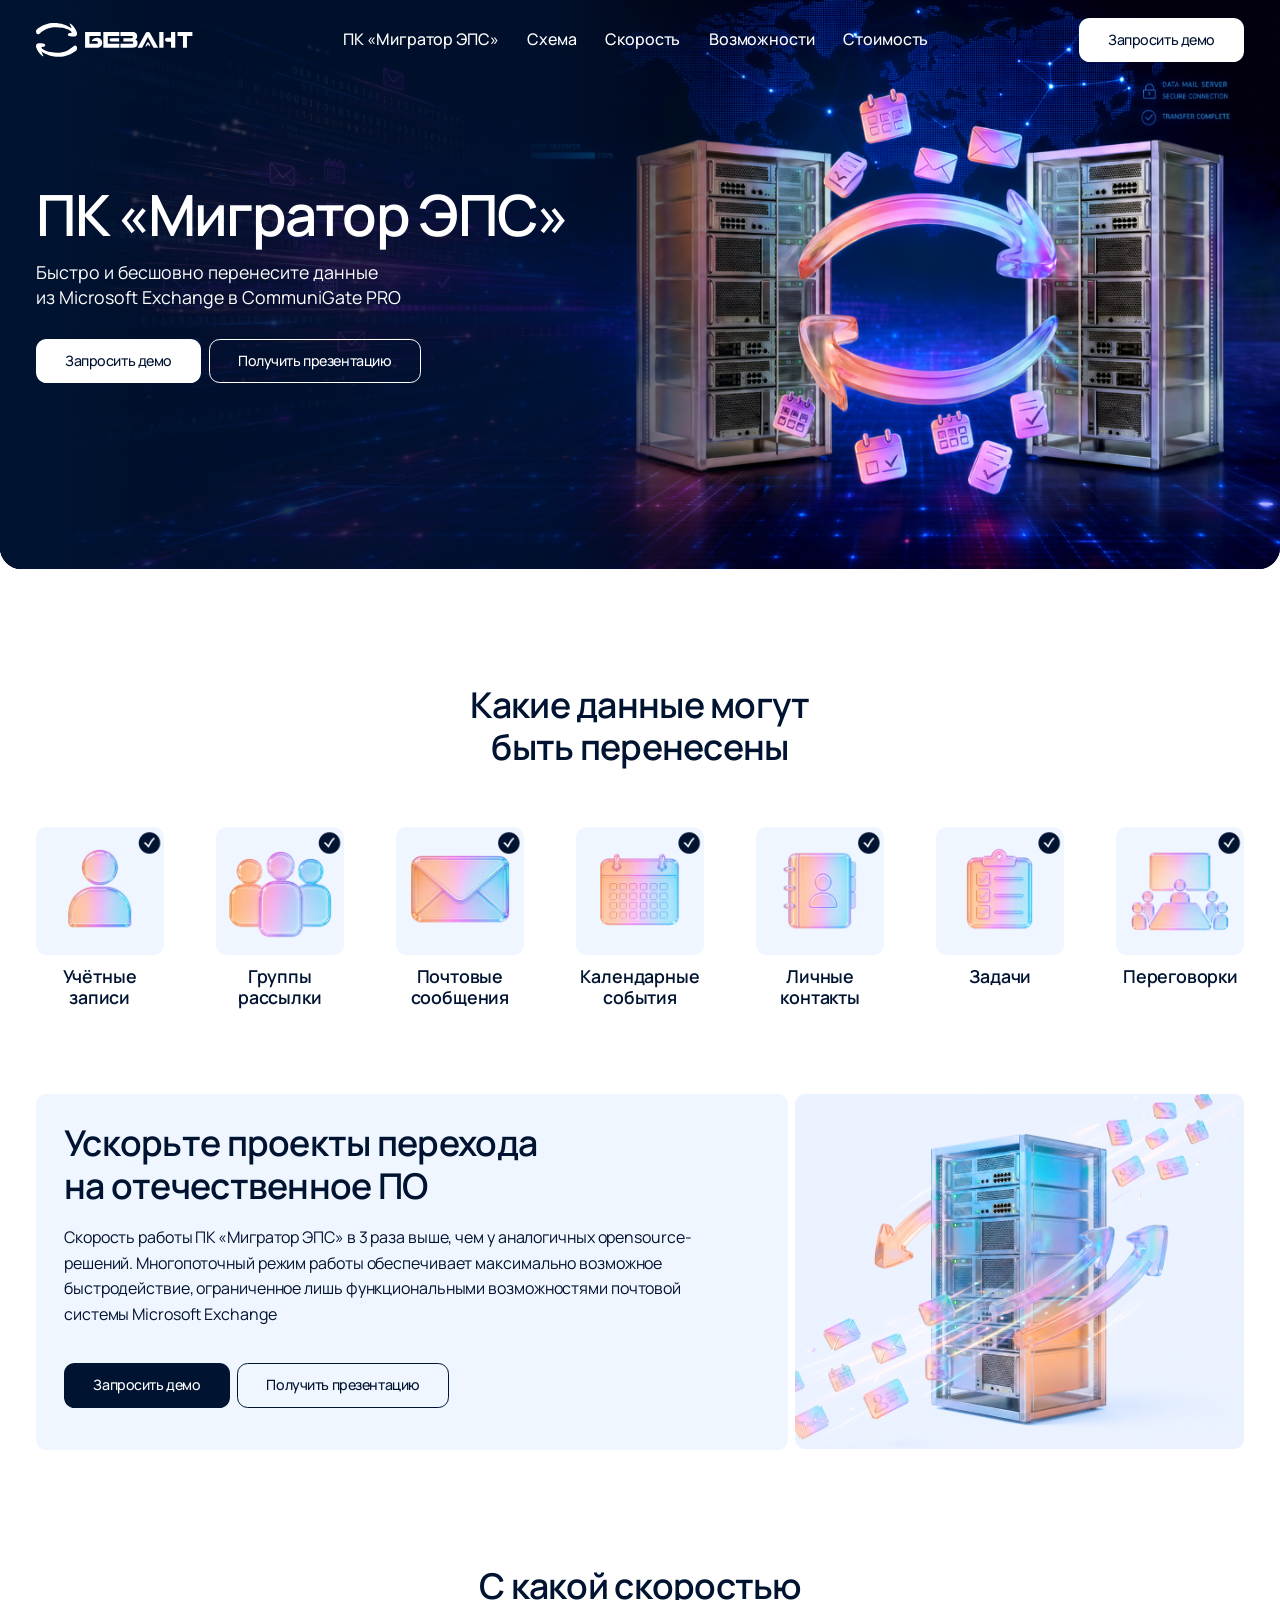
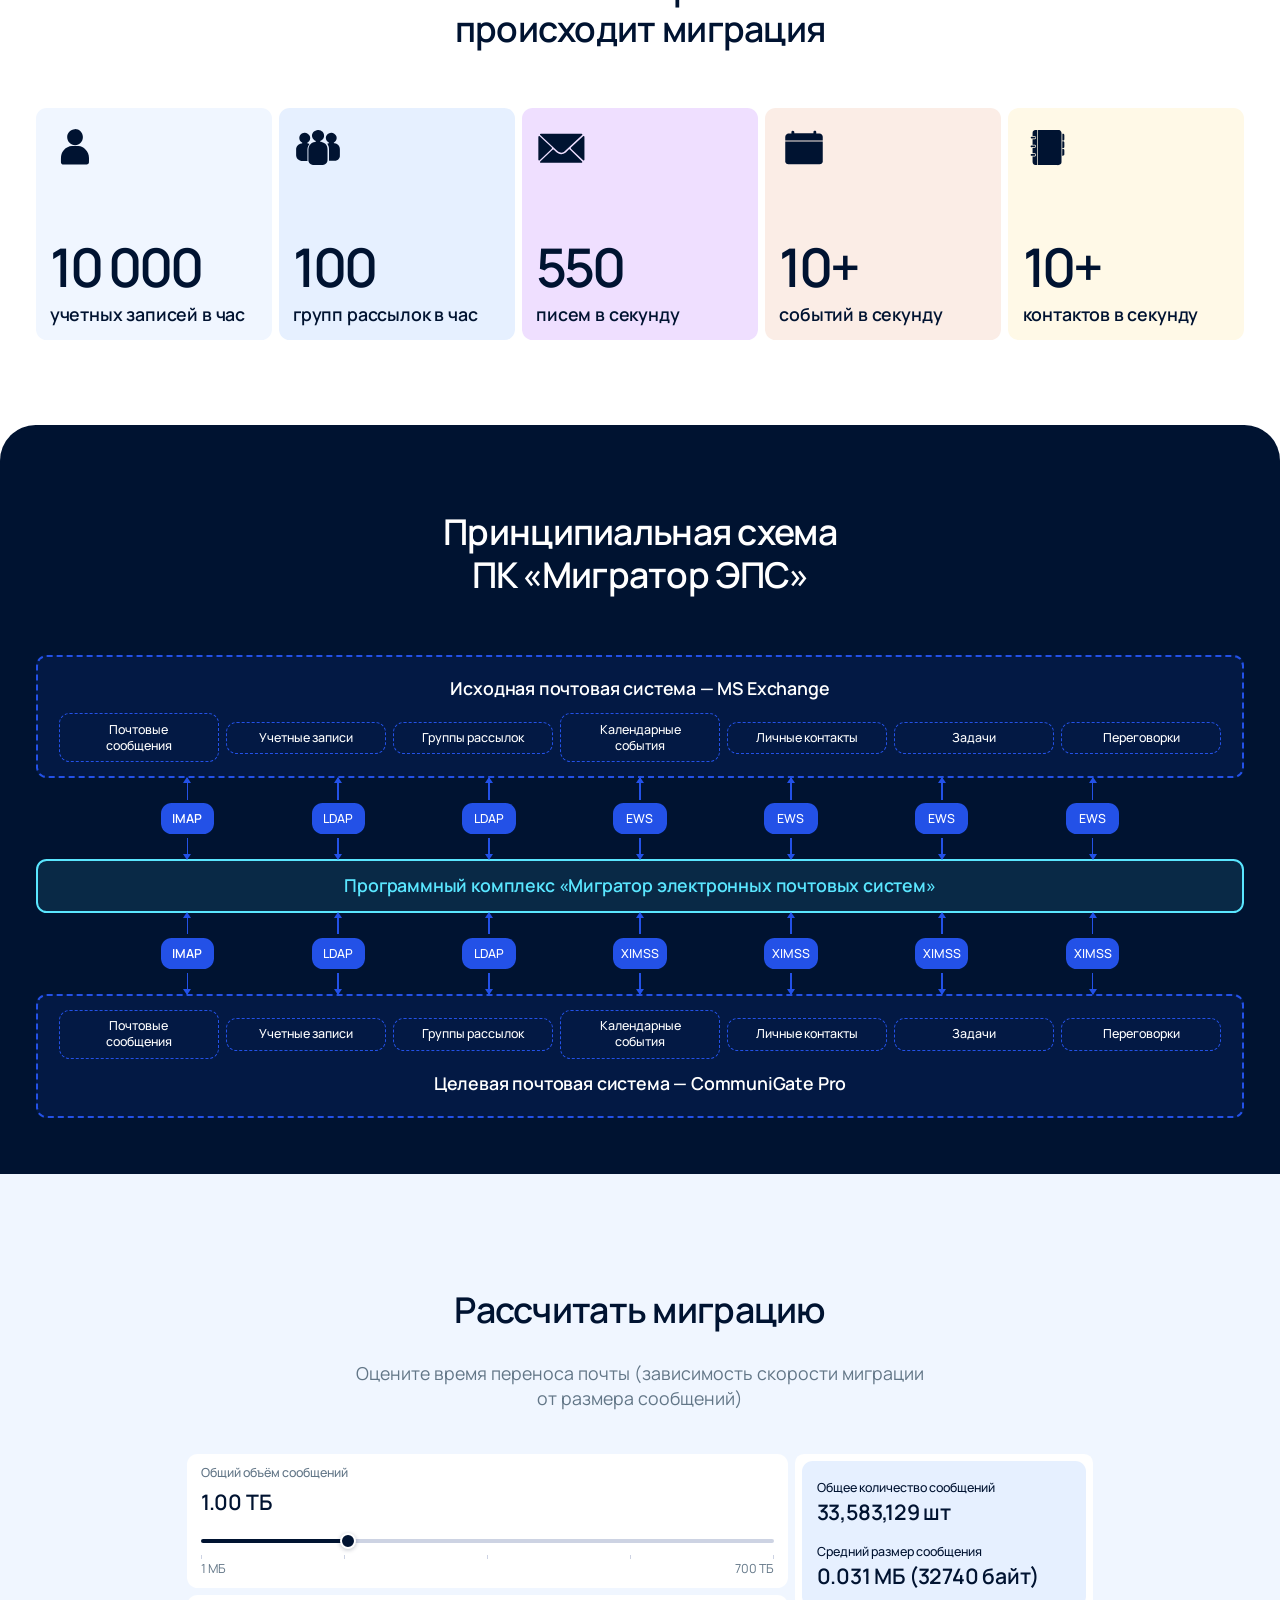
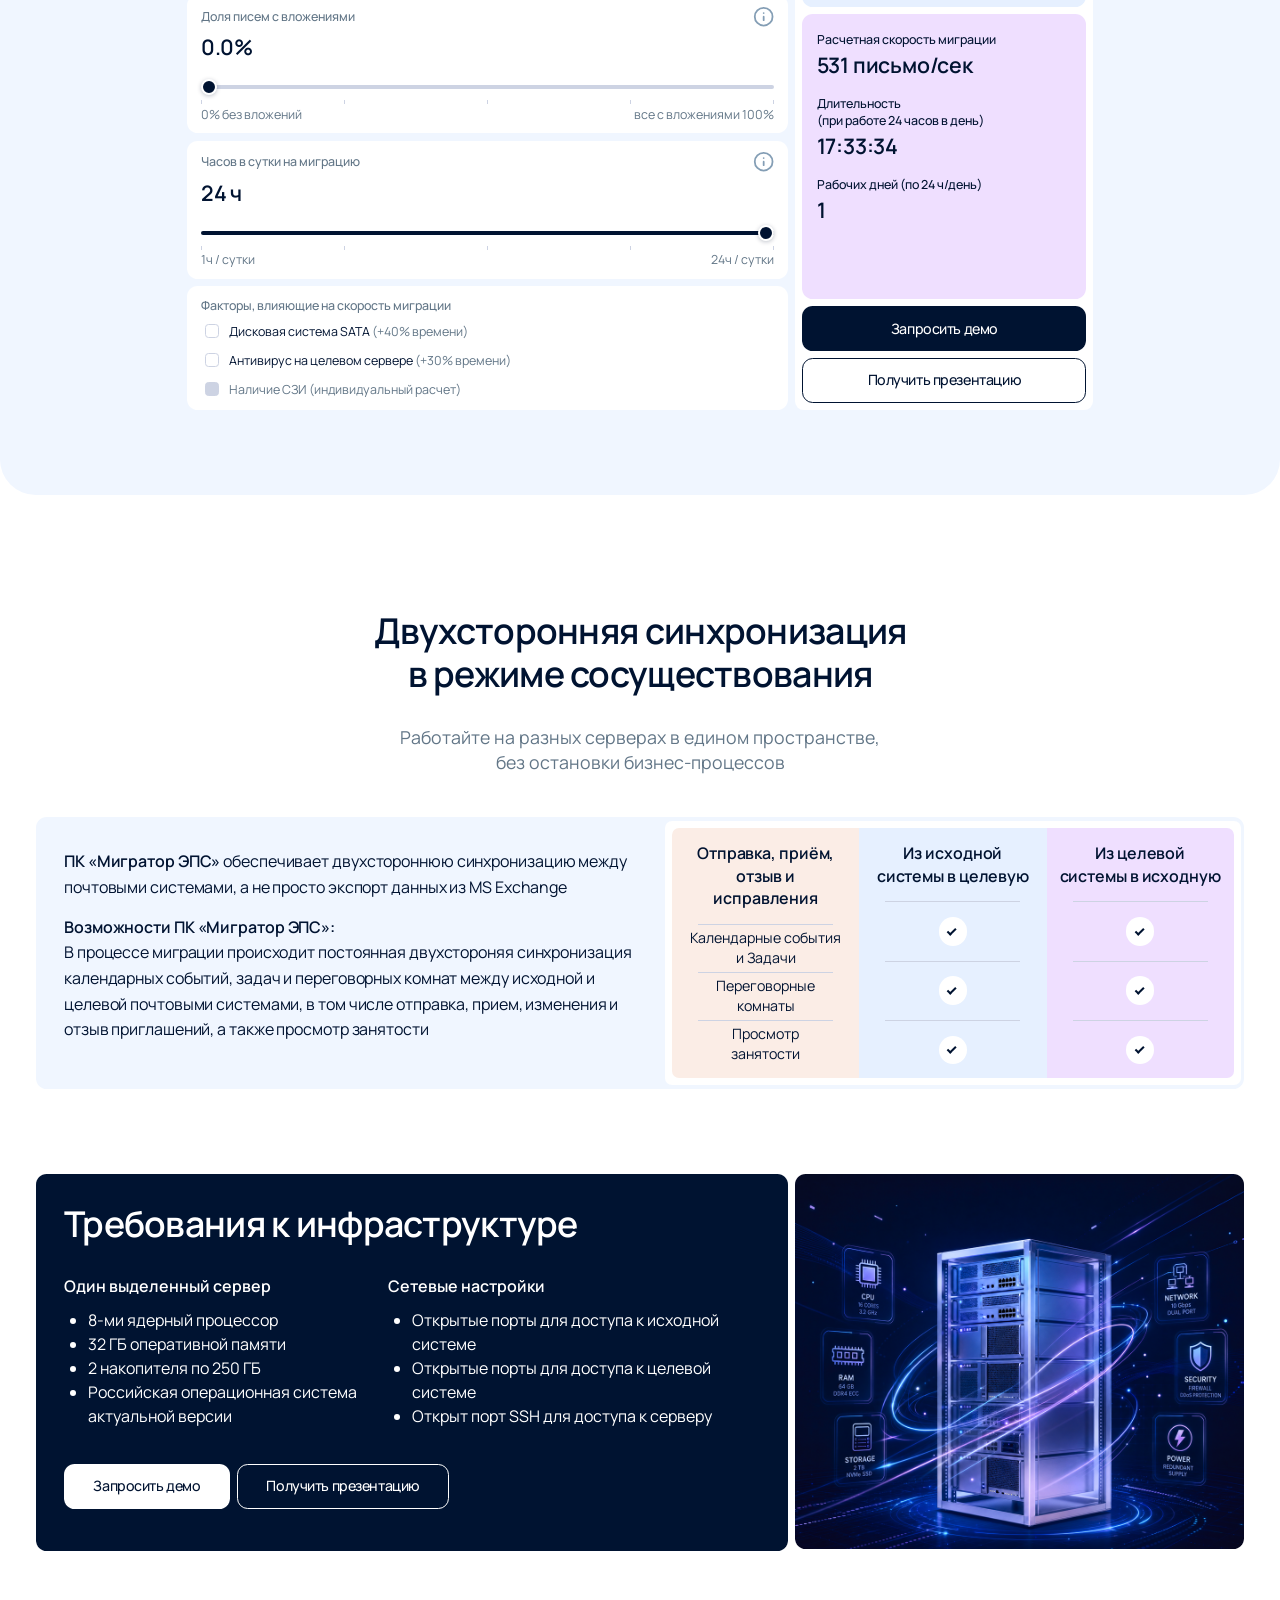
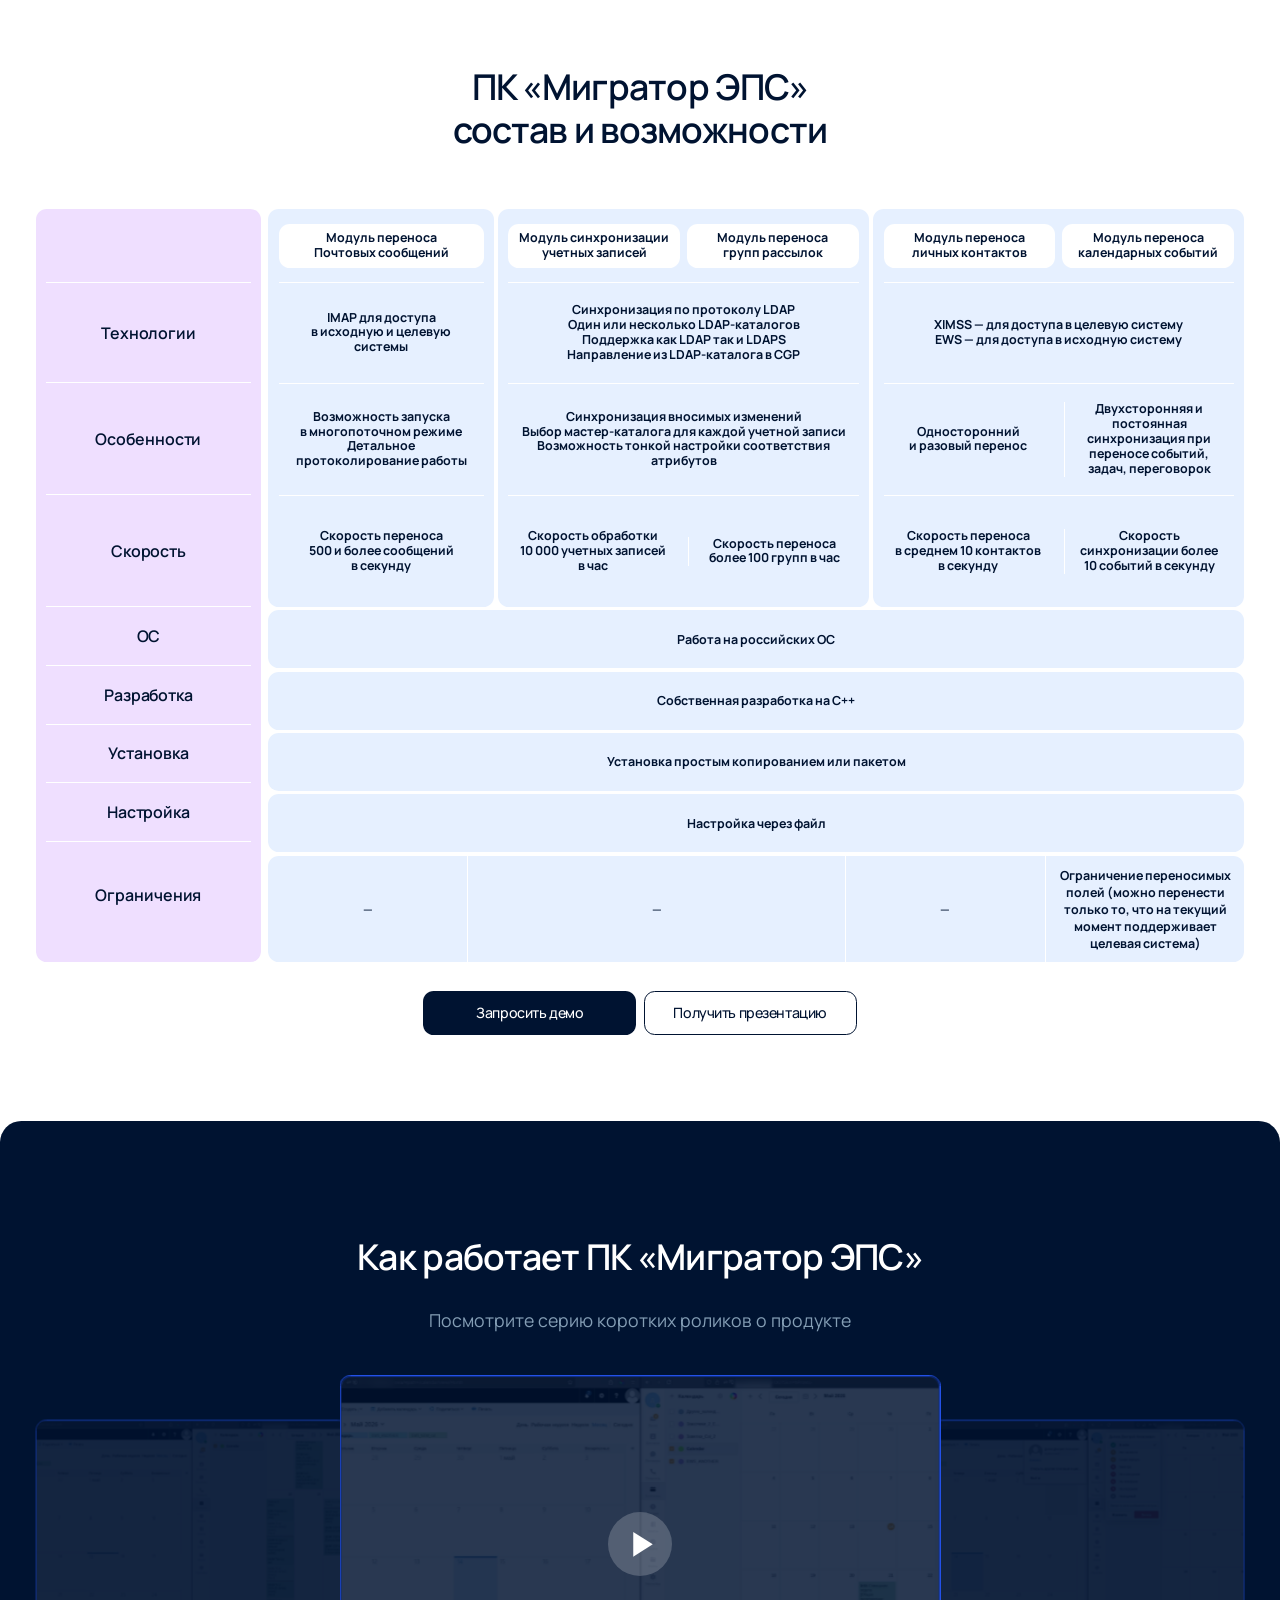
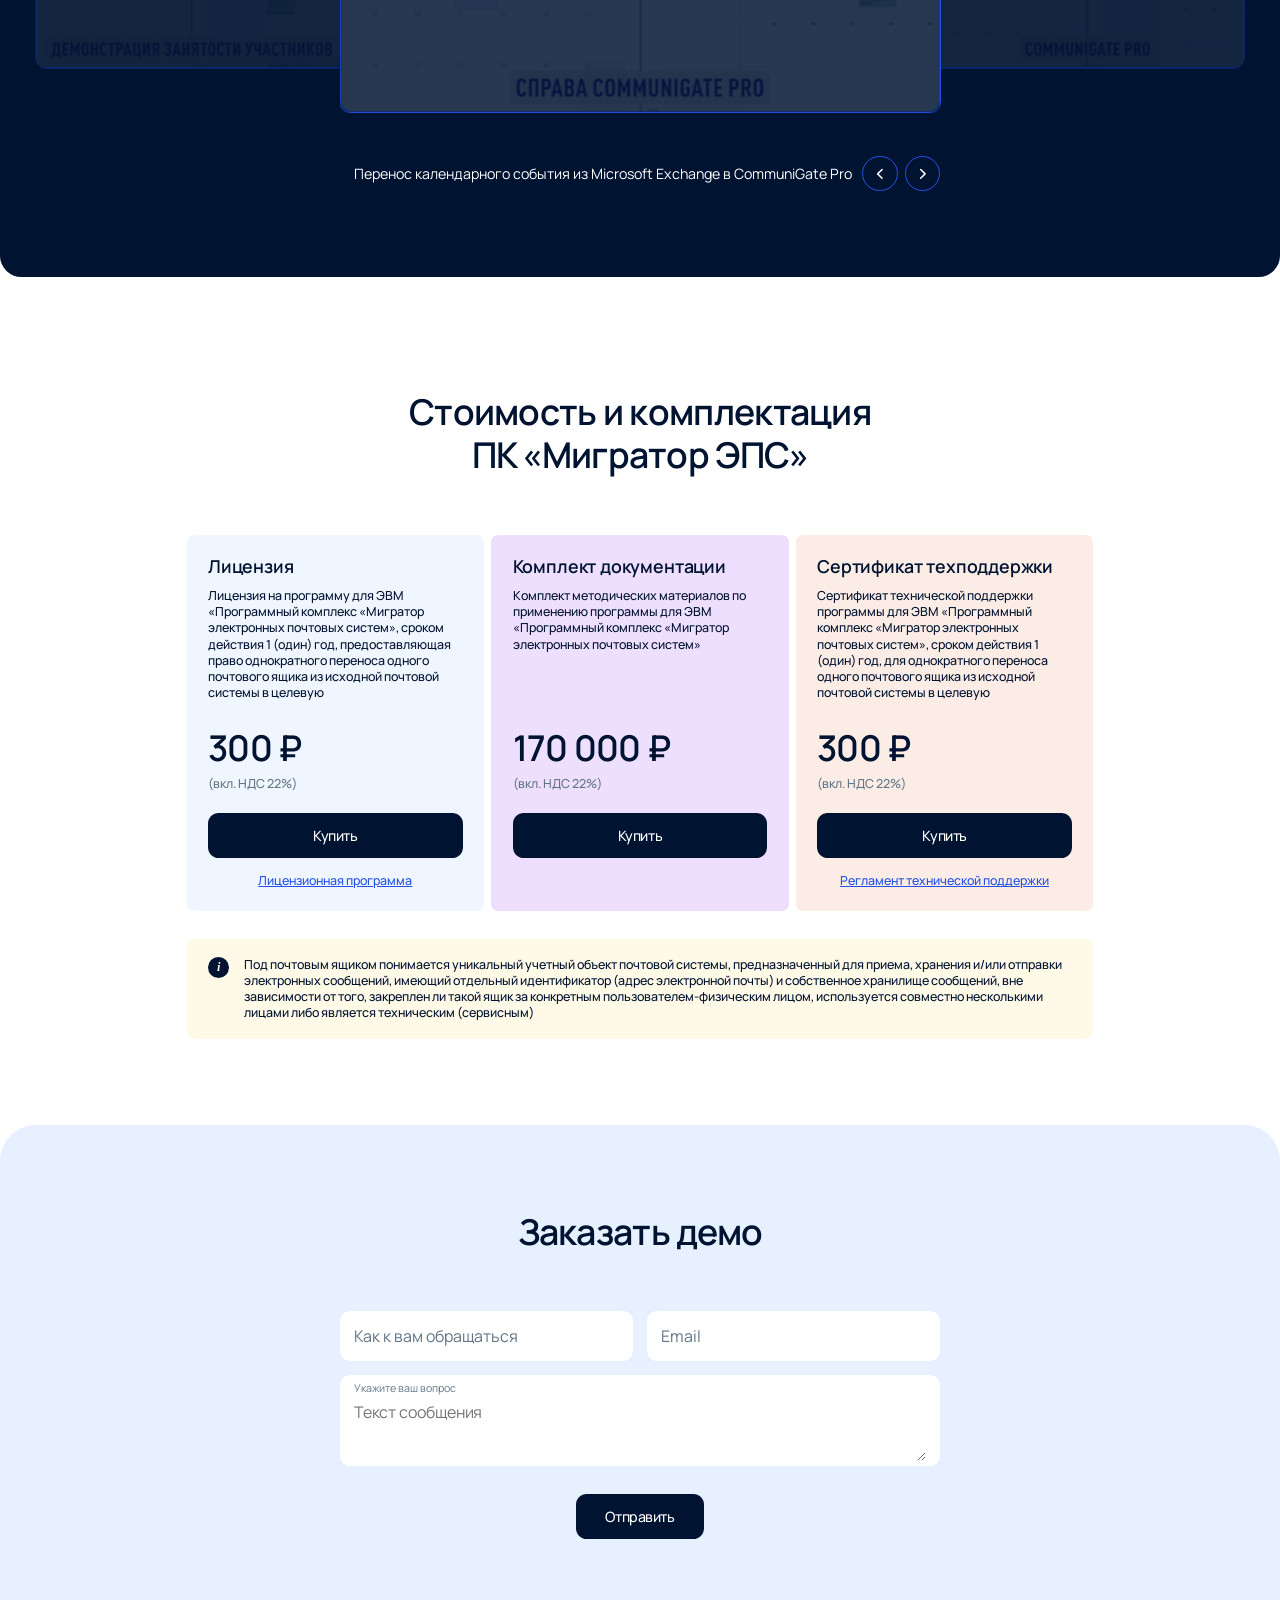
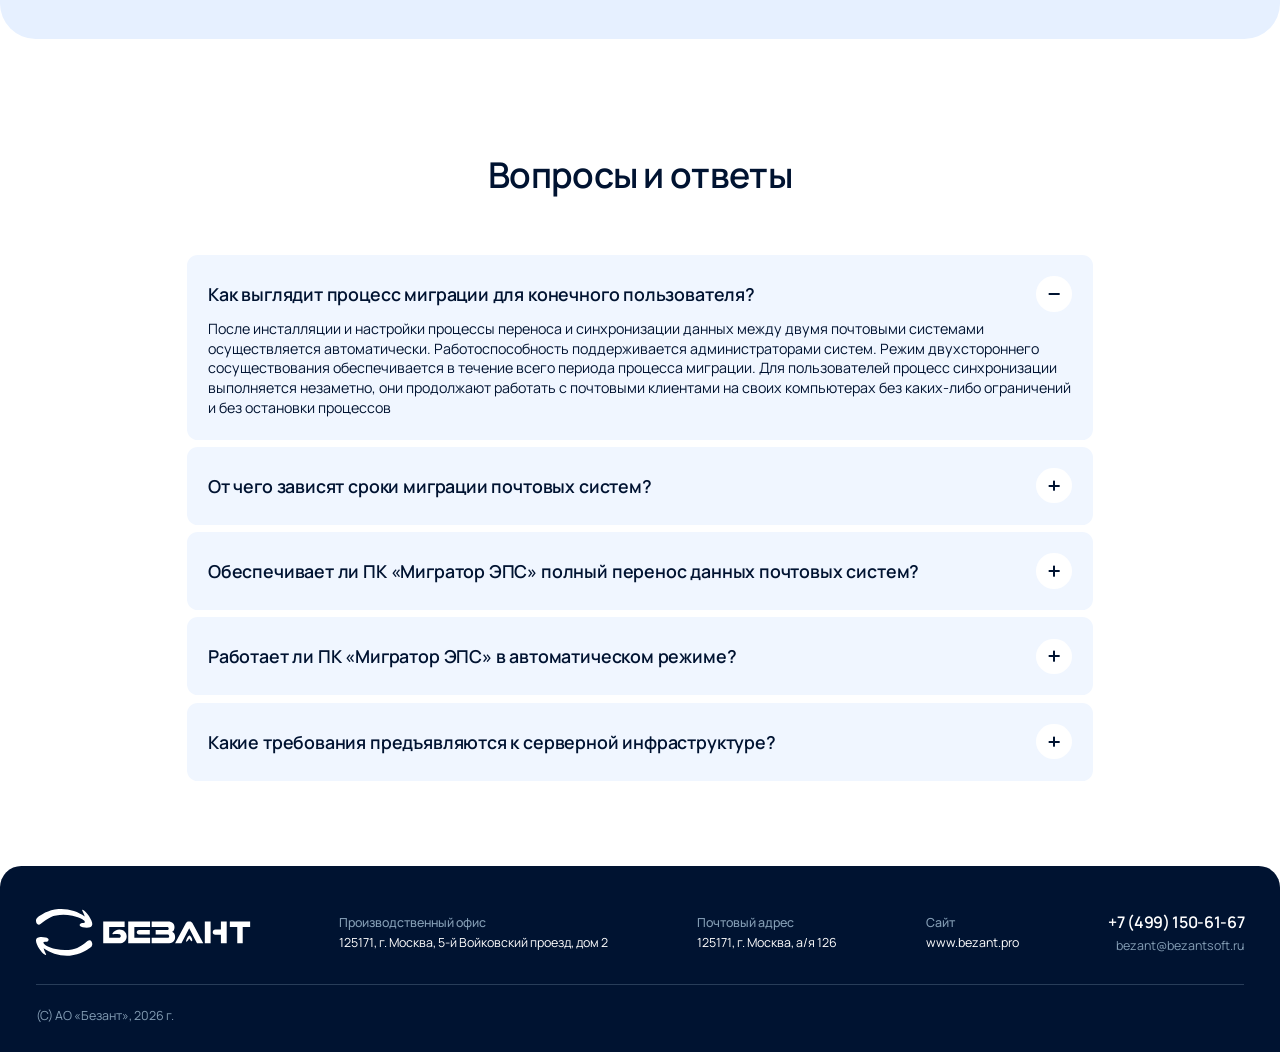
==== commit f149f93a: "Update tooltip content in index.html: refine the average message size values for clarity and precisi" ====
--- a/index.html
+++ b/index.html
@@ -234,7 +234,7 @@
           <div class="calc__cell-title">
             <span>Доля писем с вложениями</span>
             <span class="tooltip calc__tip" tabindex="0"><svg viewBox="0 0 24 24" fill="none" xmlns="http://www.w3.org/2000/svg" aria-hidden="true"><circle cx="12" cy="12" r="10" stroke="currentColor" stroke-width="2"/><path fill-rule="evenodd" clip-rule="evenodd" d="M11 8C11 7.44772 11.4477 7 12 7H12.01C12.5623 7 13.01 7.44772 13.01 8C13.01 8.55228 12.5623 9 12.01 9H12C11.4477 9 11 8.55228 11 8ZM12 11C12.5523 11 13 11.4477 13 12V16C13 16.5523 12.5523 17 12 17C11.4477 17 11 16.5523 11 16V12C11 11.4477 11.4477 11 12 11Z" fill="currentColor"/></svg>
-              <span class="tooltip__bubble">Для расчёта принят средний условный размер сообщений:<br>• Без вложений: 32 КБ (0,031226 МБ)<br>• С вложениями: 1,5 МБ (1,449 МБ)</span>
+              <span class="tooltip__bubble">Для расчёта принят средний условный размер сообщений:<br>• Без вложений: 32 КБ (0,0312 МБ)<br>• С вложениями: 1,5 МБ (1,449 МБ)</span>
             </span>
           </div>
           <p class="calc__cell-value" id="ratioDisplay">0.0%</p>
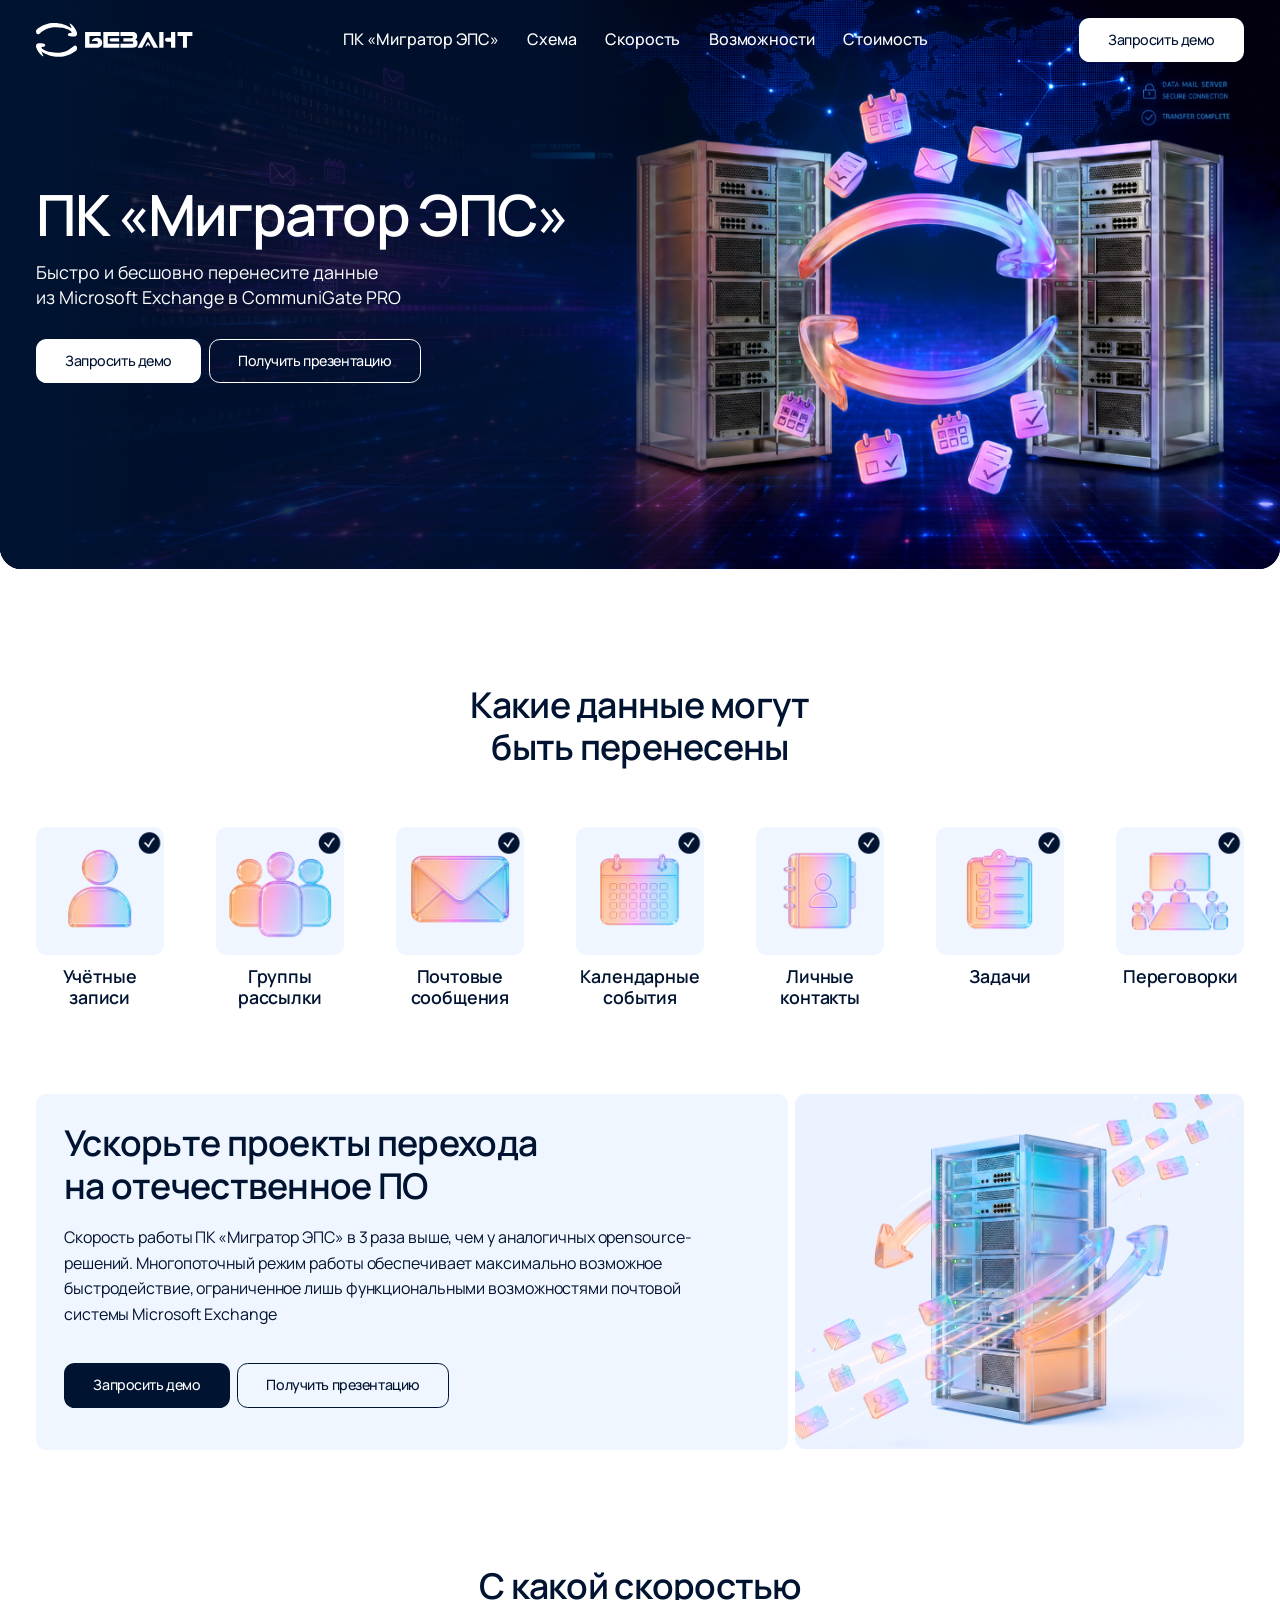
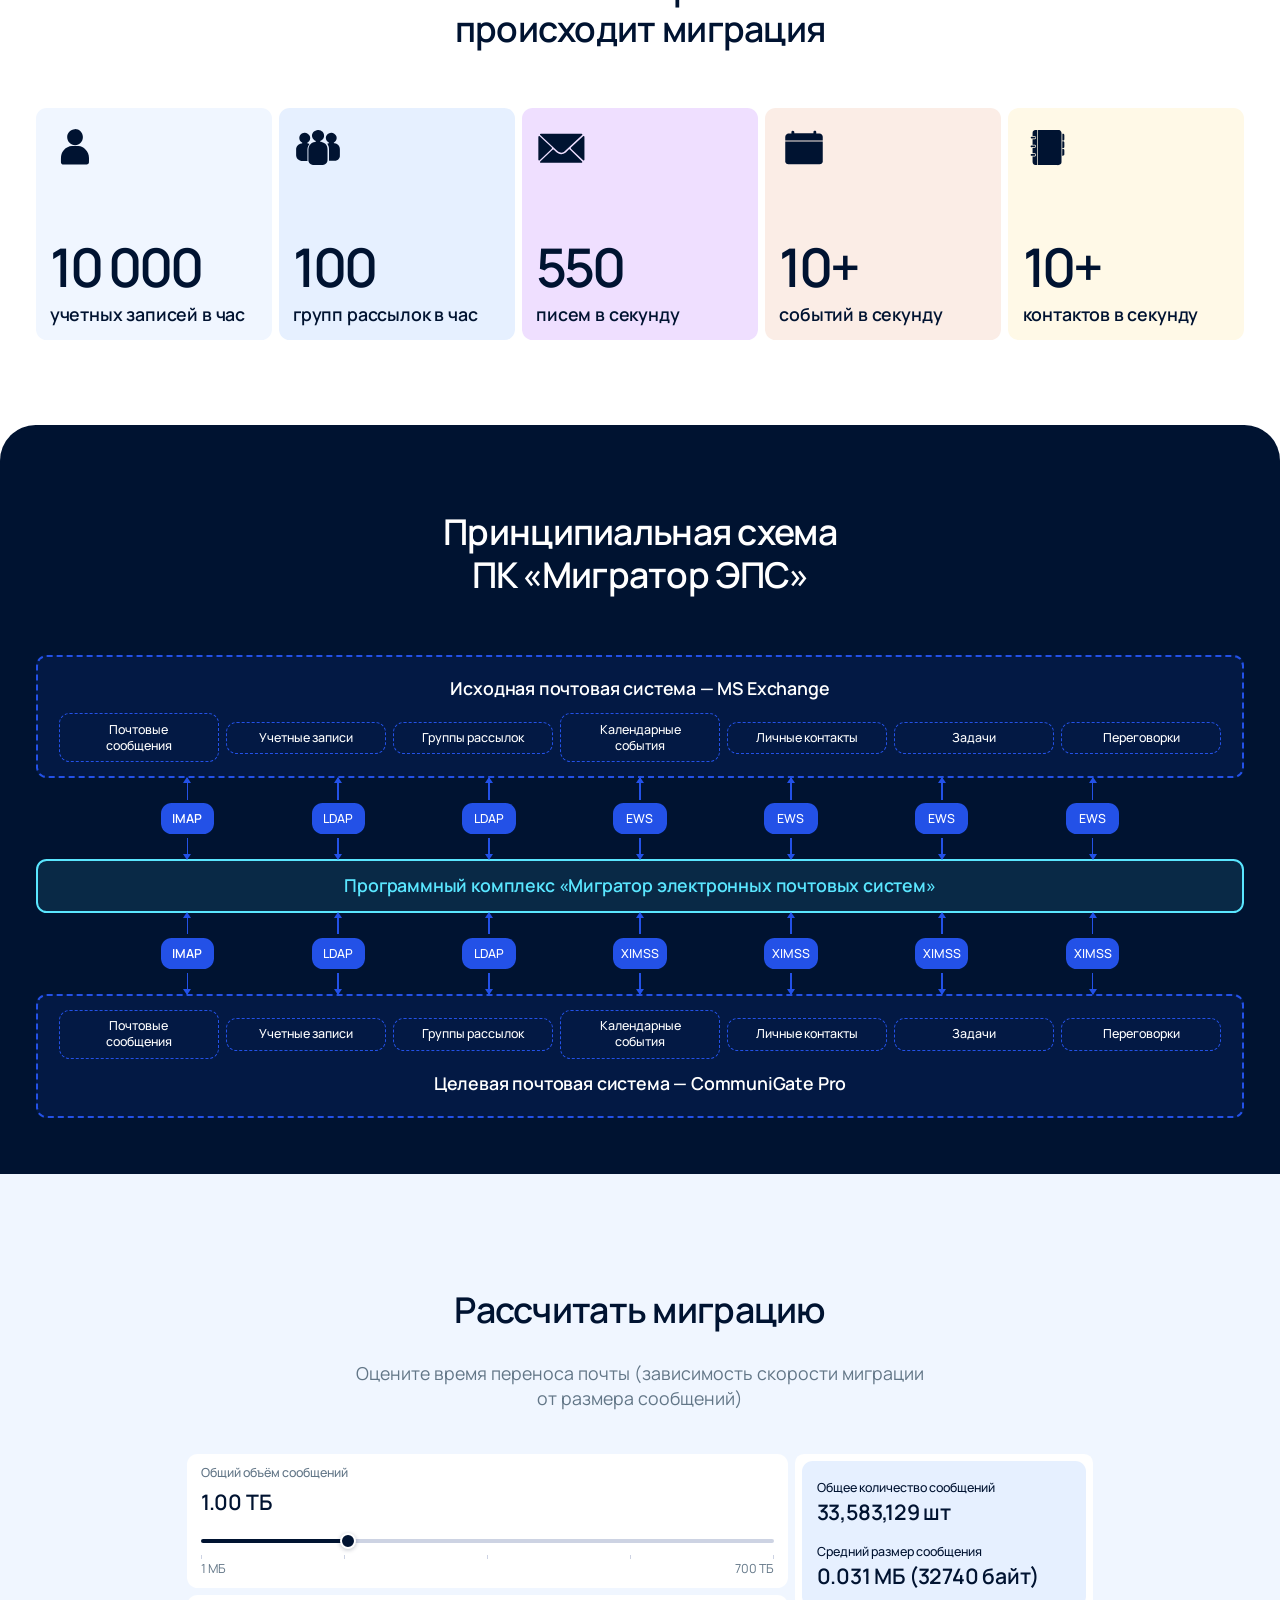
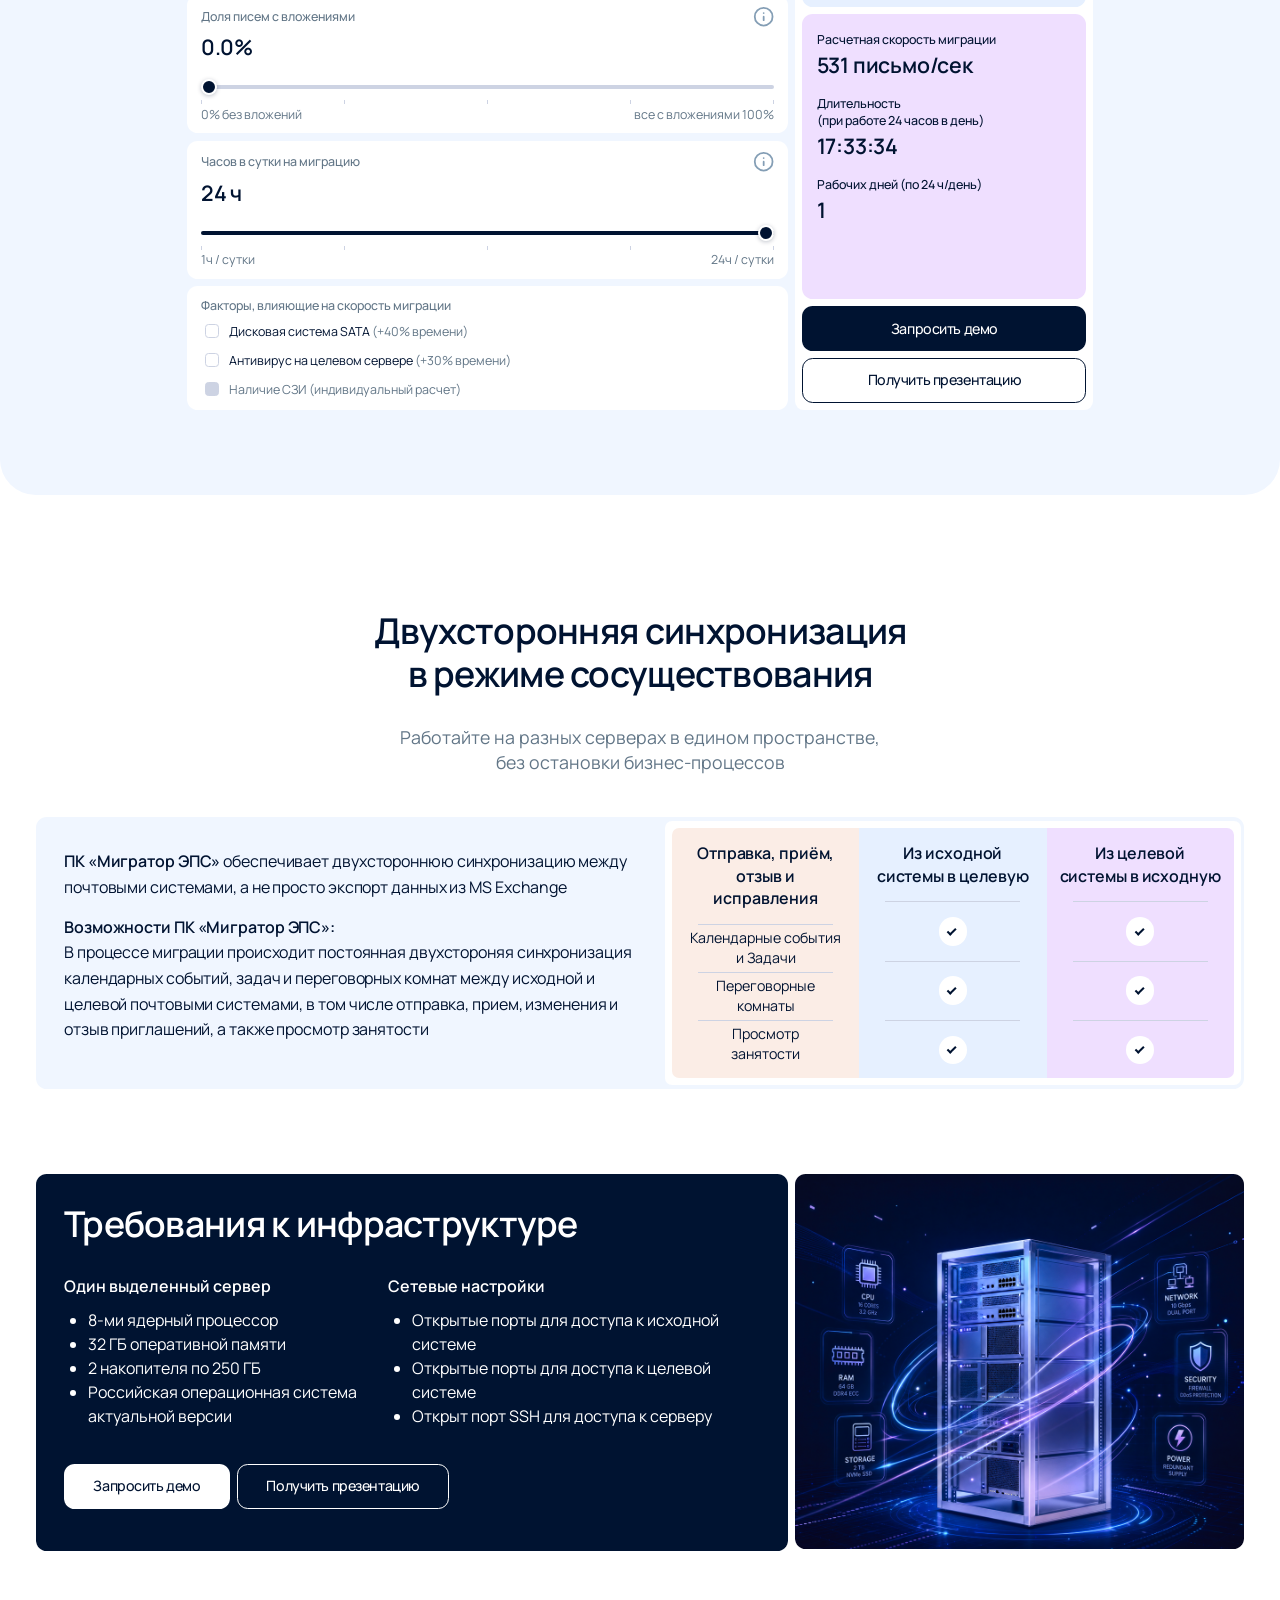
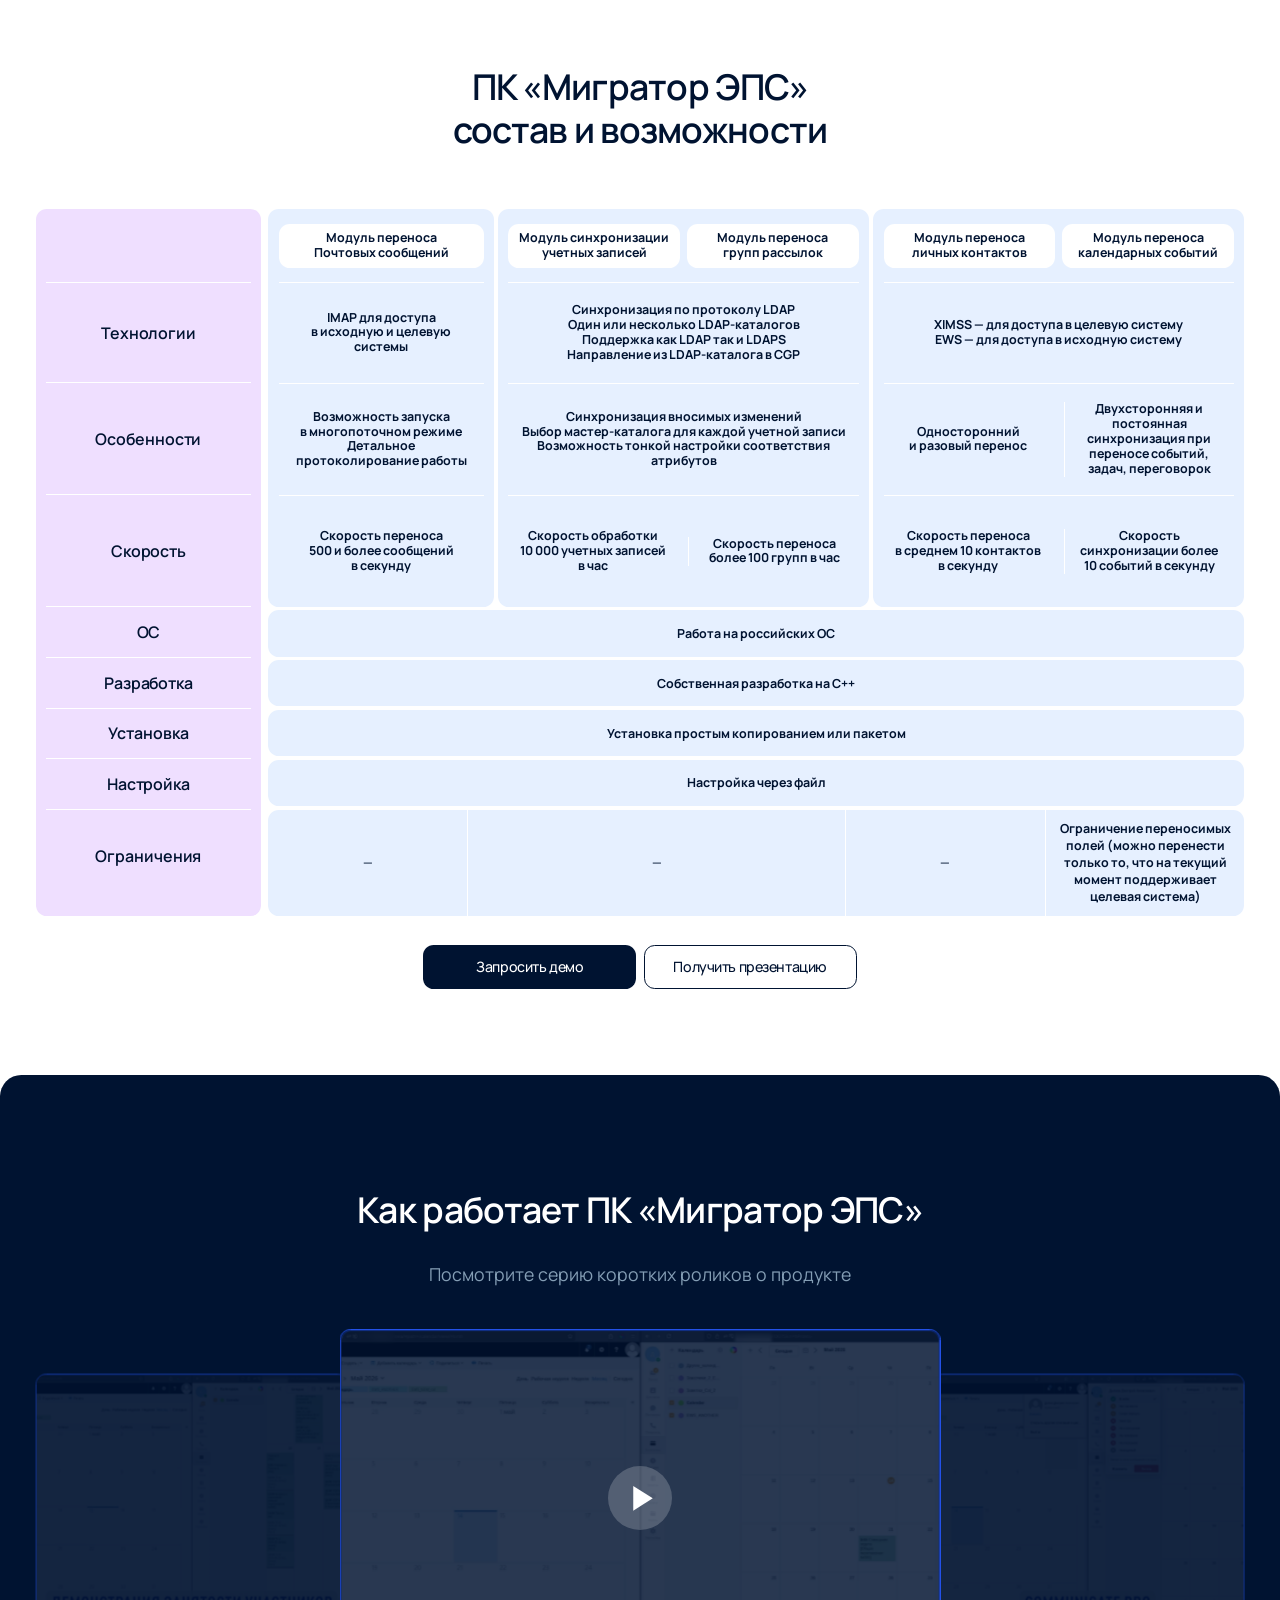
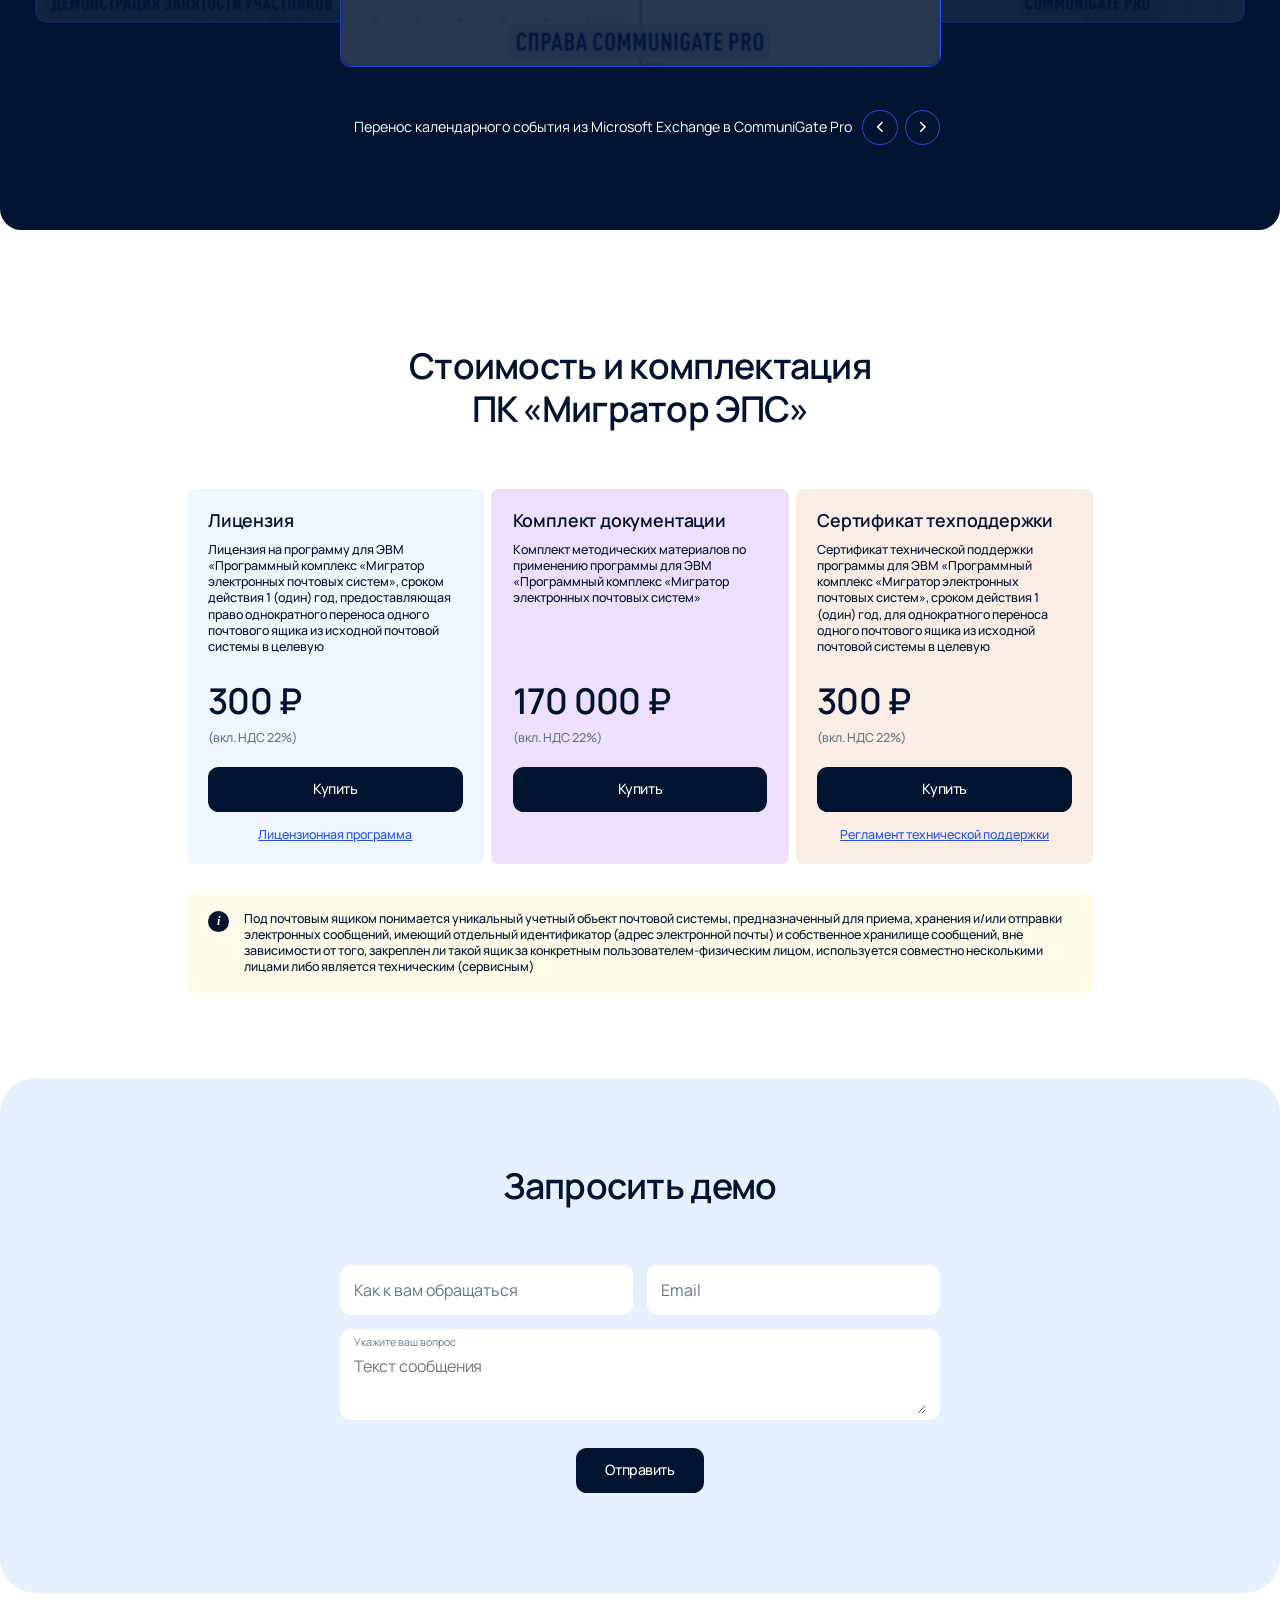
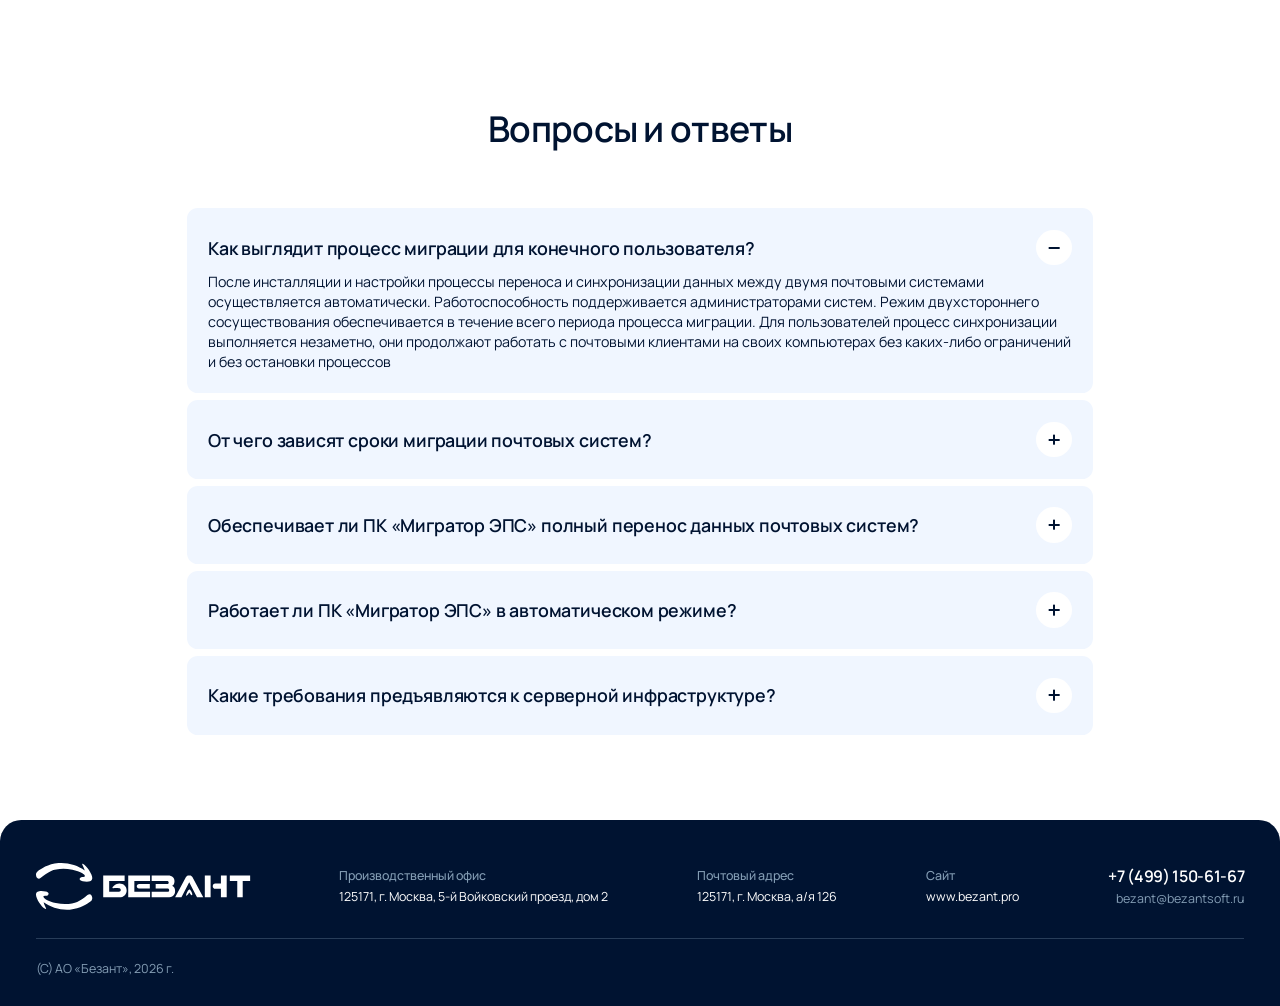
==== commit 42502da2: "Update contact form title and adjust table height: change the section title from "Заказать демо" to " ====
--- a/index.html
+++ b/index.html
@@ -587,7 +587,7 @@
   </section>
 
   <section class="contact-form section" id="form">
-    <h2 class="section-title">Заказать демо</h2>
+    <h2 class="section-title">Запросить демо</h2>
     <form id="demoForm" novalidate>
       <div class="contact-form__fields">
         <div class="contact-form__row">
--- a/css/sections/header.css
+++ b/css/sections/header.css
@@ -40,7 +40,7 @@
 }
 
 .header__menu a:hover {
-  color: var(--surface-neon);
+  color: #2351E7;
 }
 
 /* Solid state once the page is scrolled away from the hero (Figma HeaderScroll 296:1324) */
@@ -61,6 +61,10 @@
   color: var(--text-primary);
 }
 
+.header--scrolled .header__menu a:hover {
+  color: #2351E7;
+}
+
 .header--scrolled .btn--secondary {
   background: var(--ui-primary);
   color: var(--text-inverse);
--- a/css/sections/table.css
+++ b/css/sections/table.css
@@ -70,7 +70,7 @@
 .table__bar {
   background: var(--surface-light-blue-02);
   border-radius: var(--radius-12);
-  height: 4.0625rem; /* 65px */
+  height: 3.25rem; /* 52px */
   display: flex;
   align-items: center;
   justify-content: center;
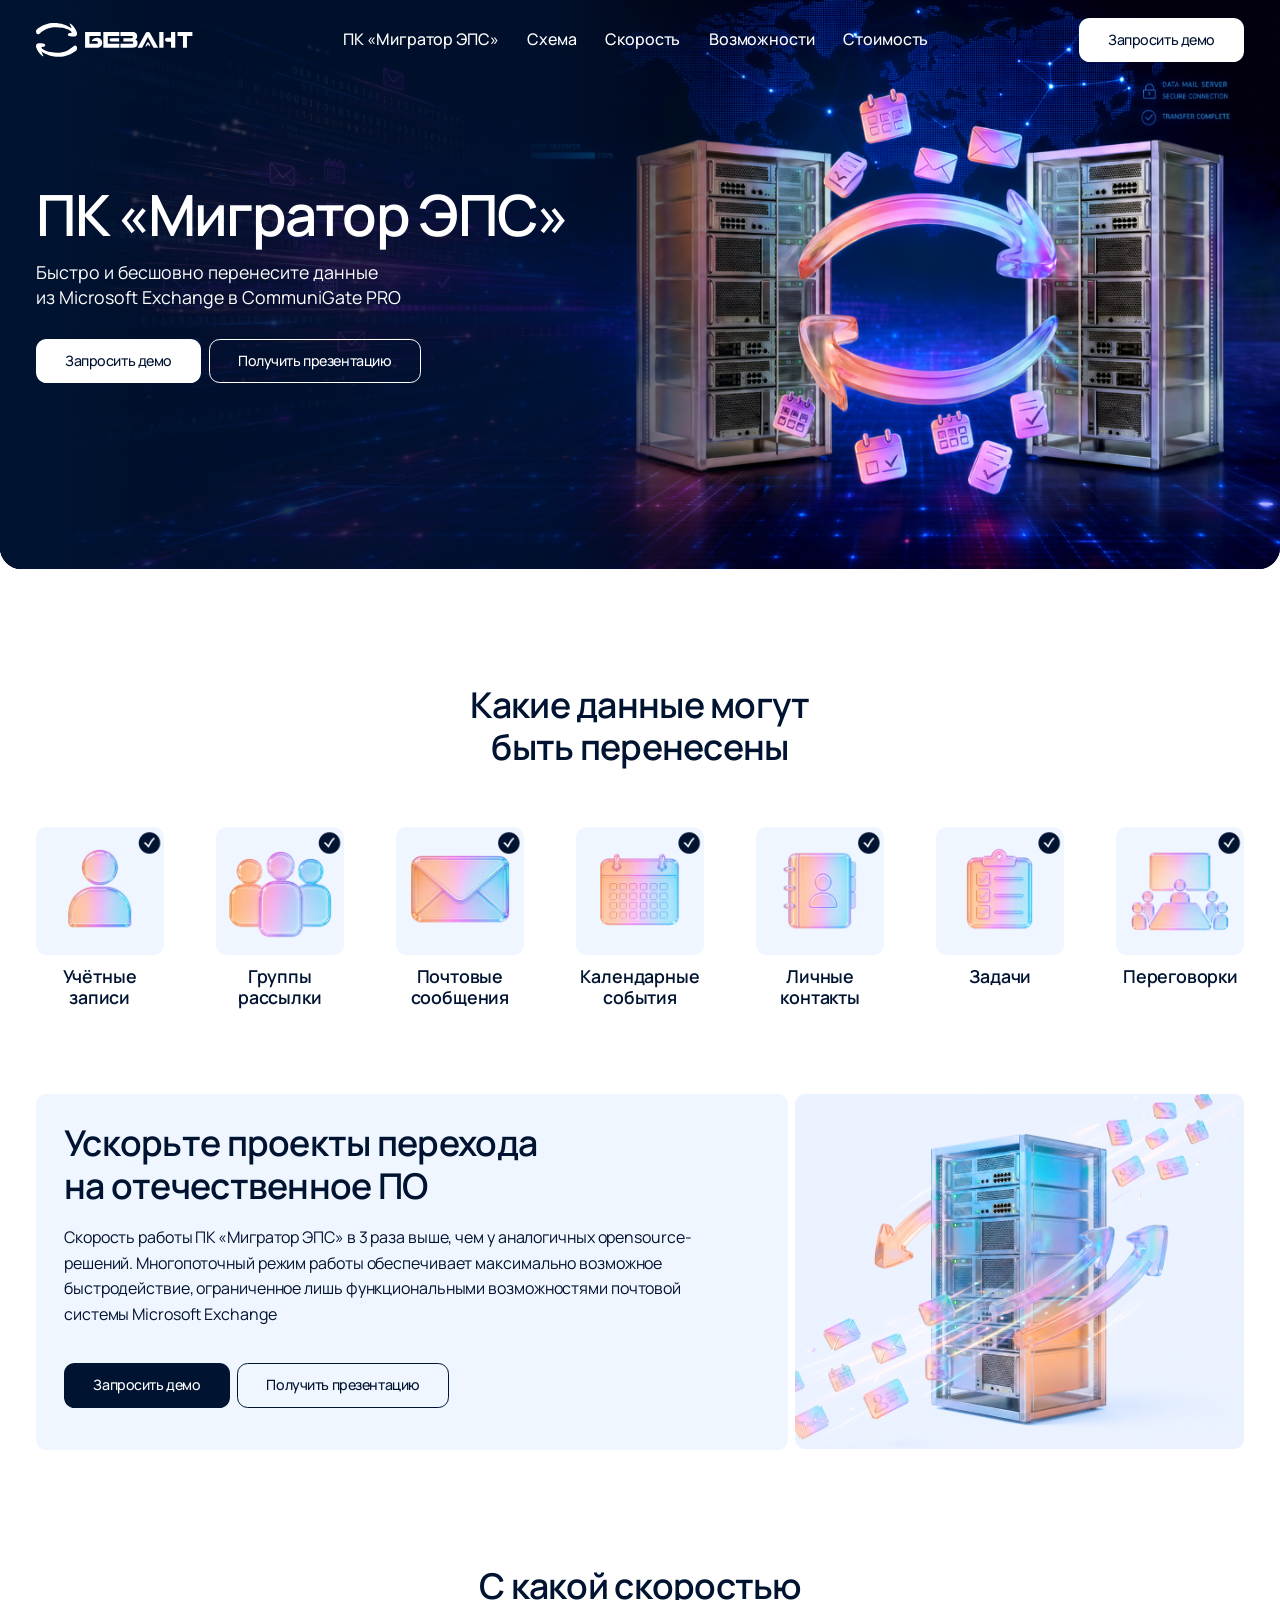
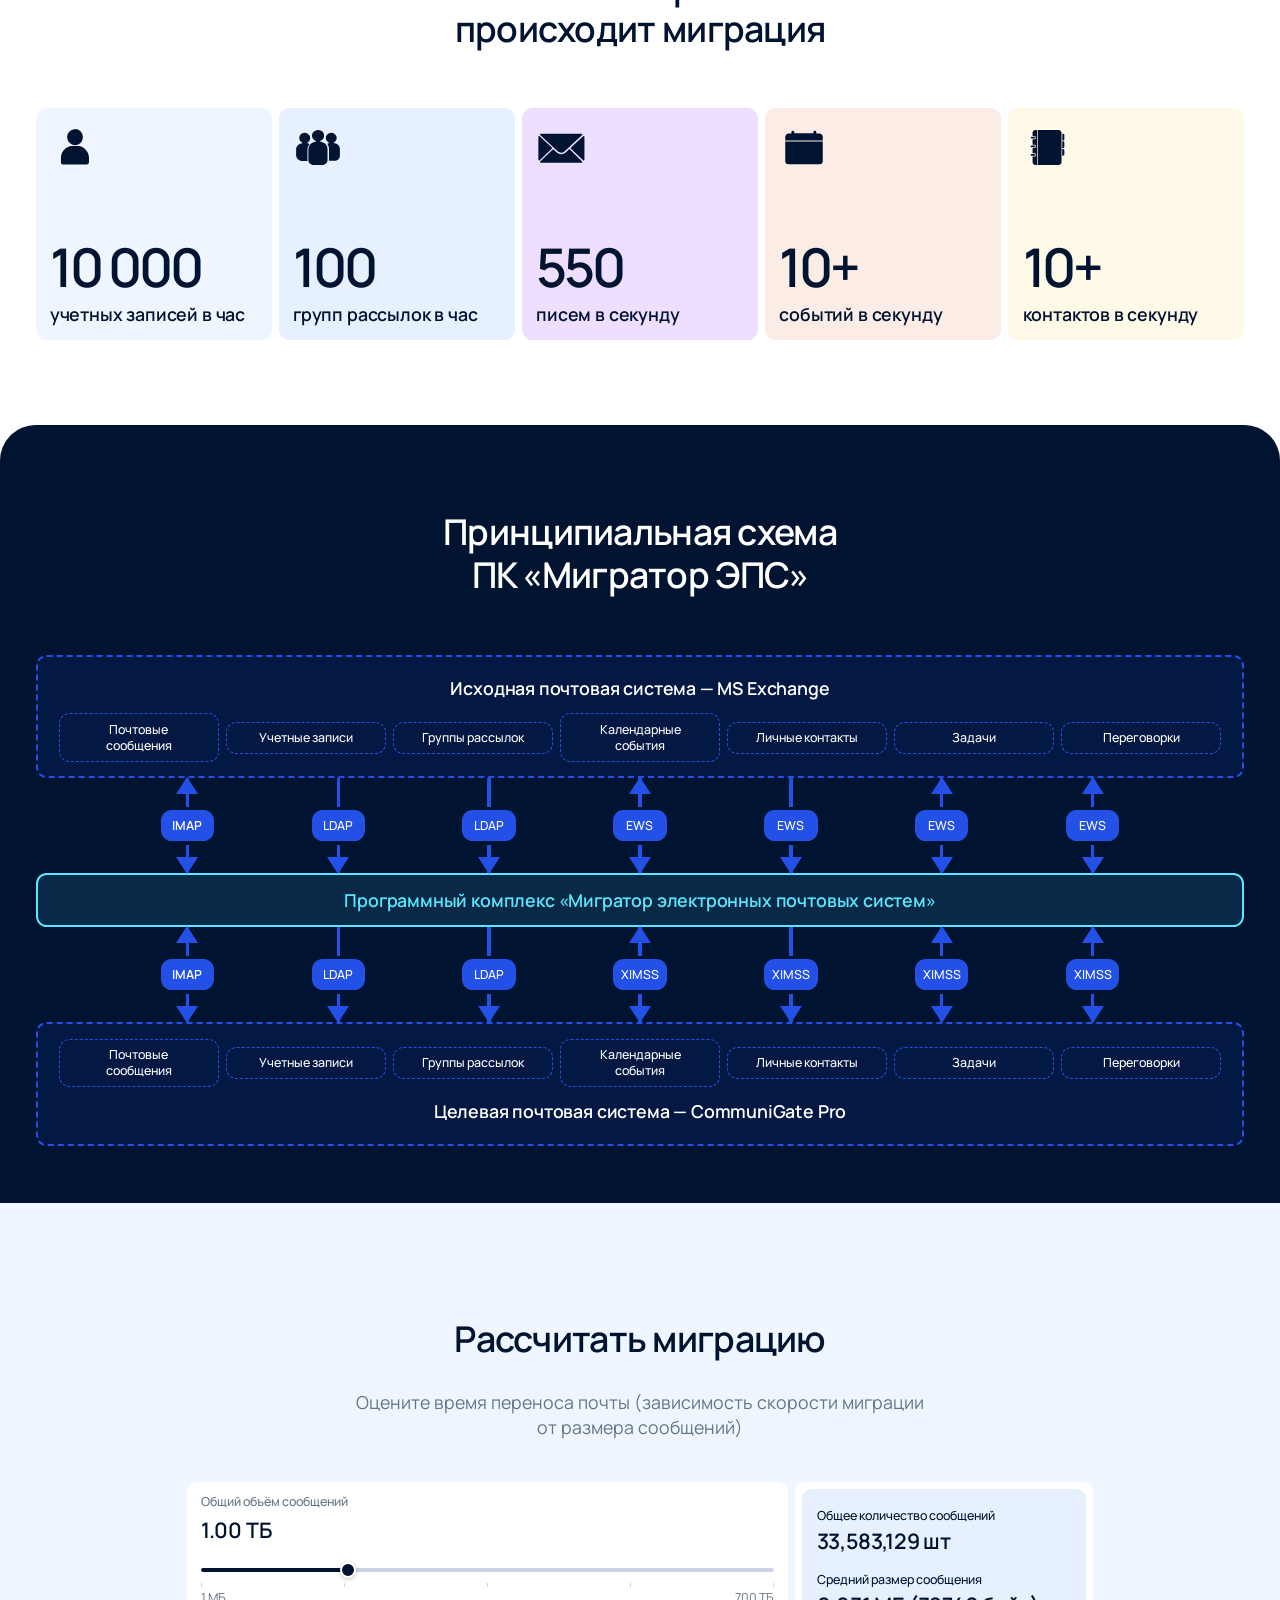
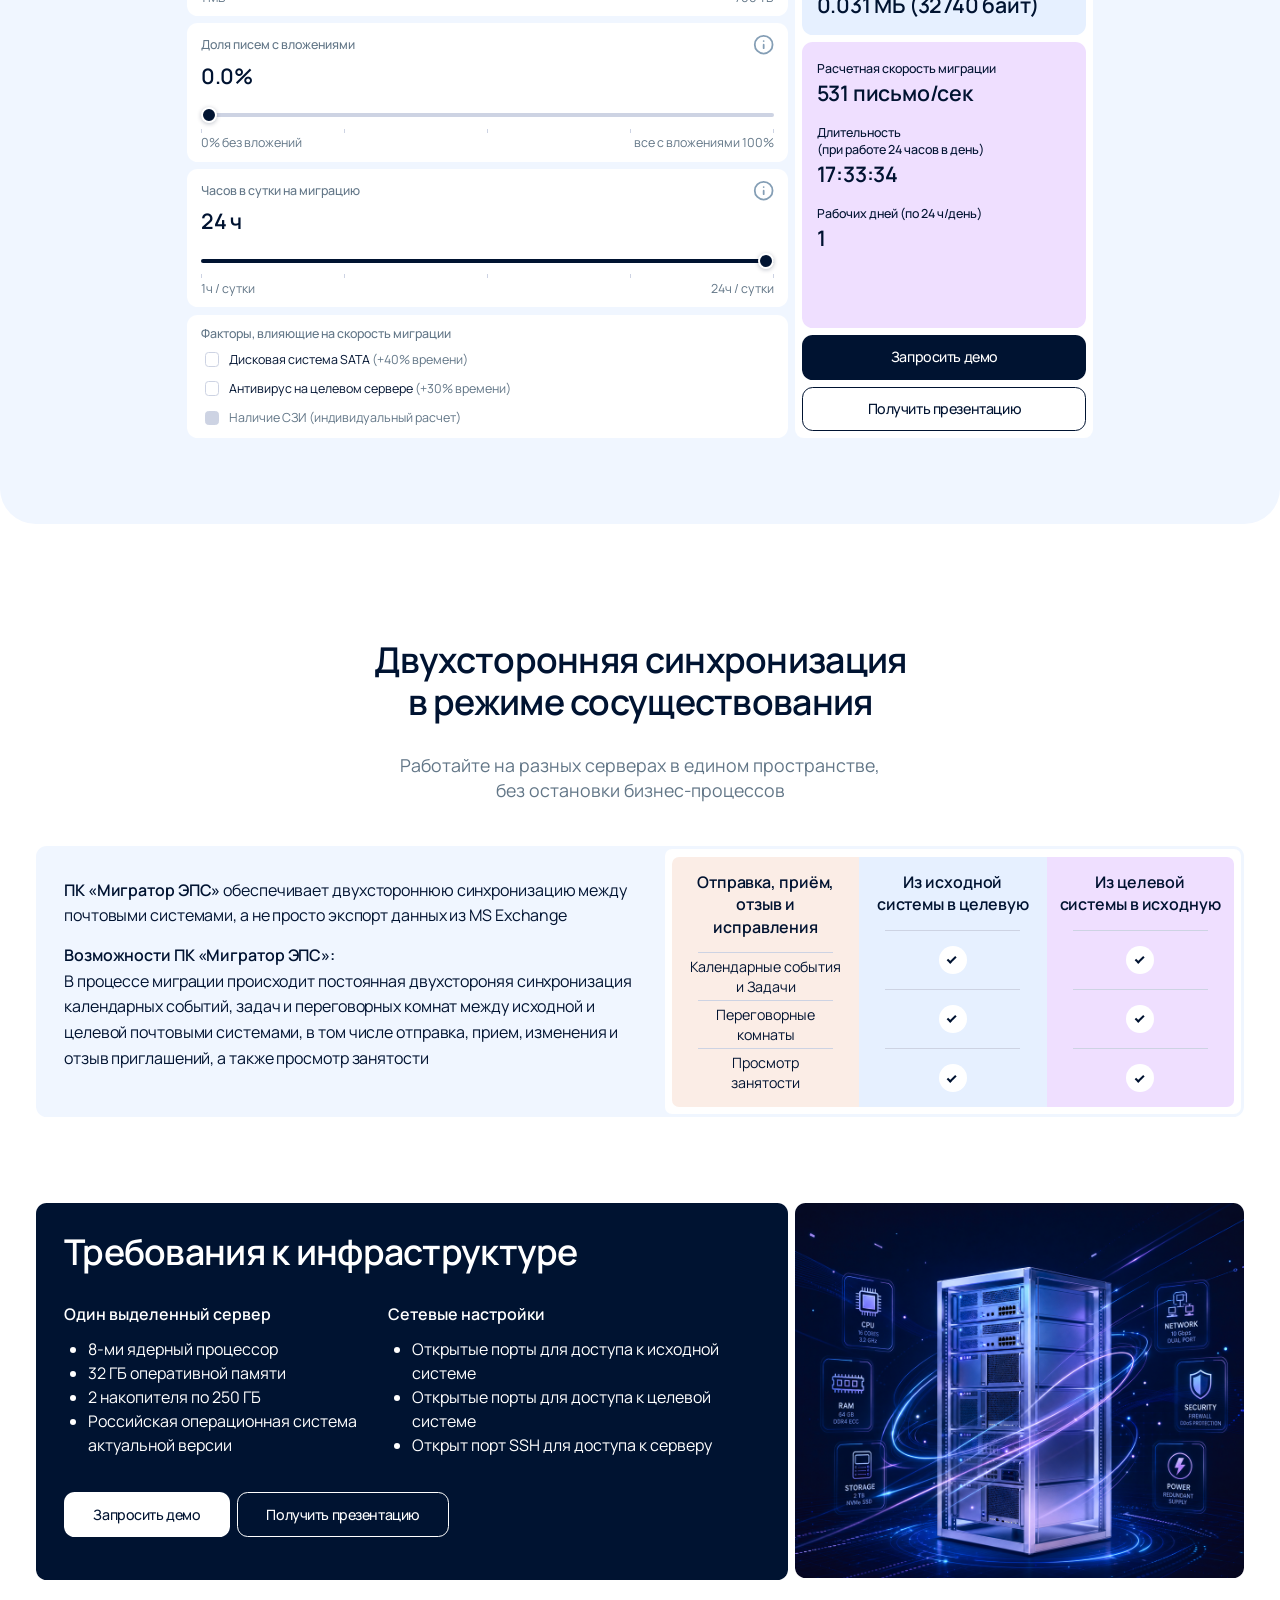
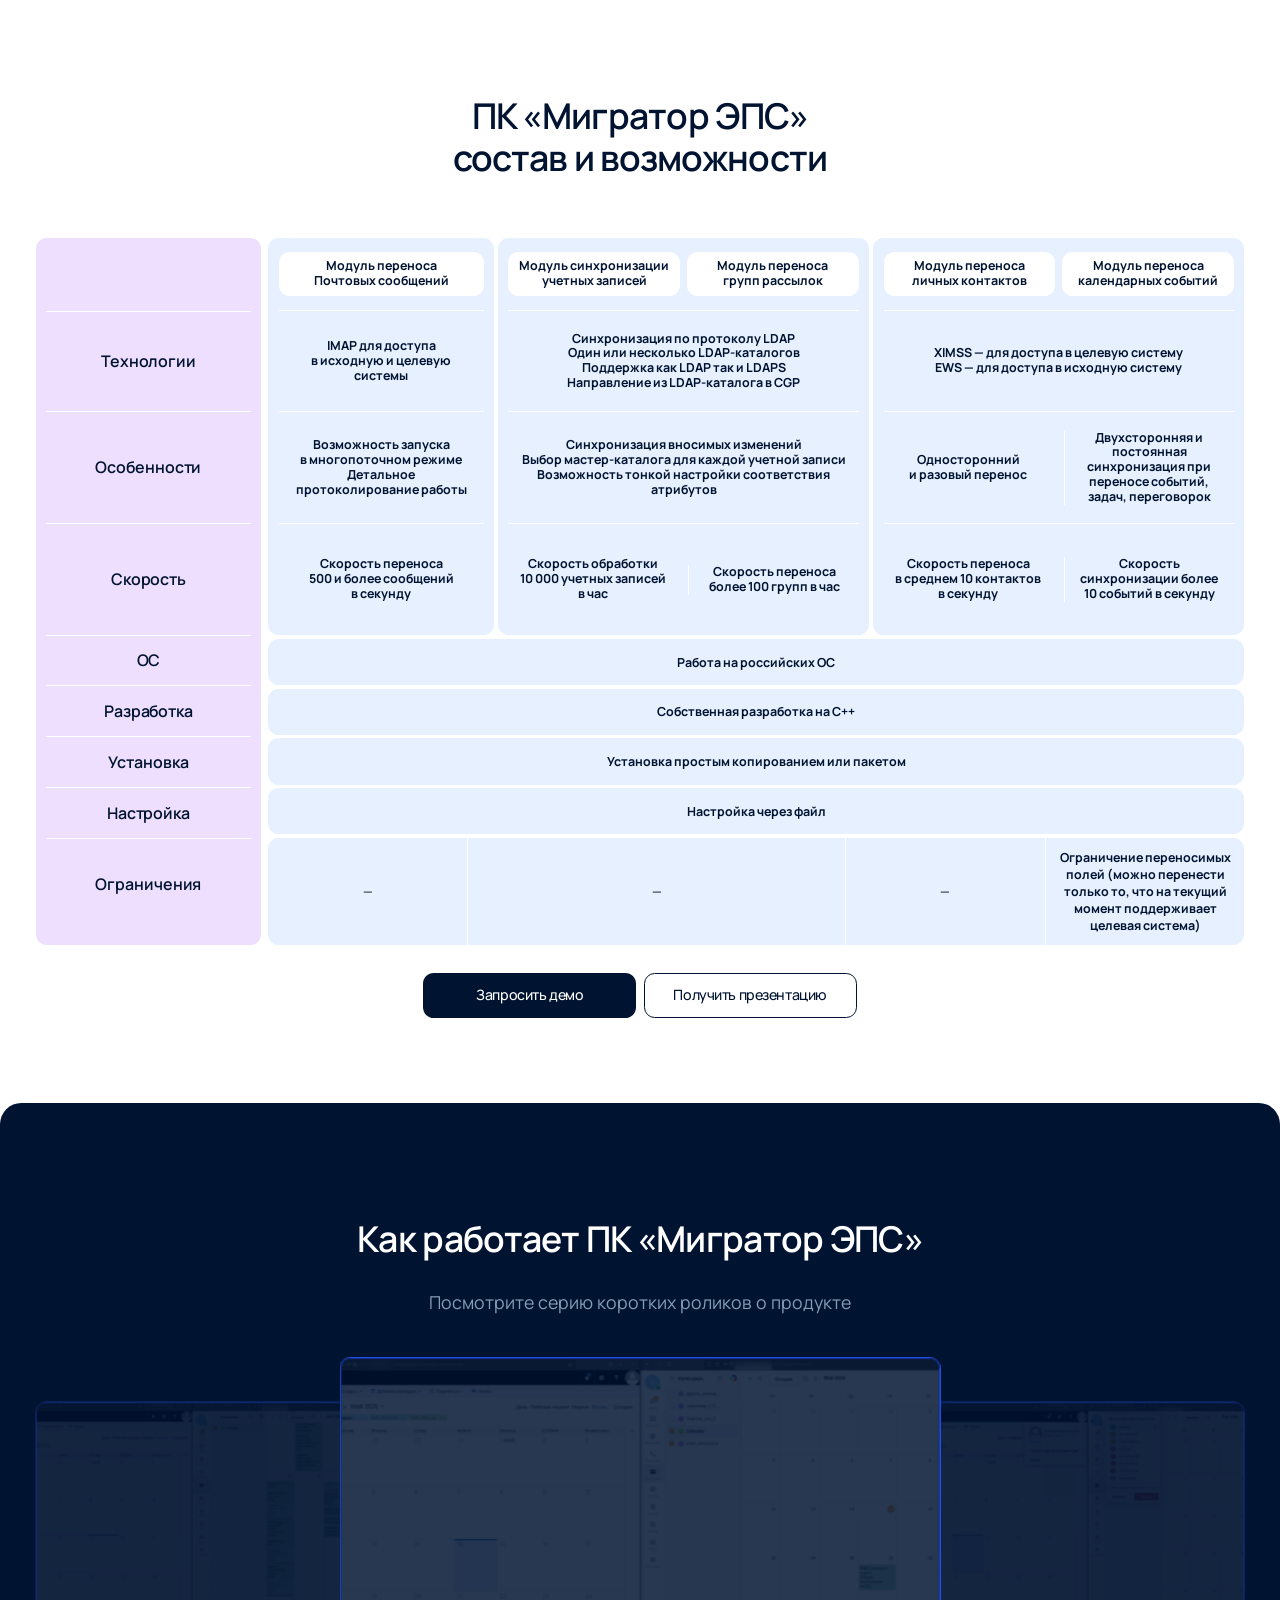
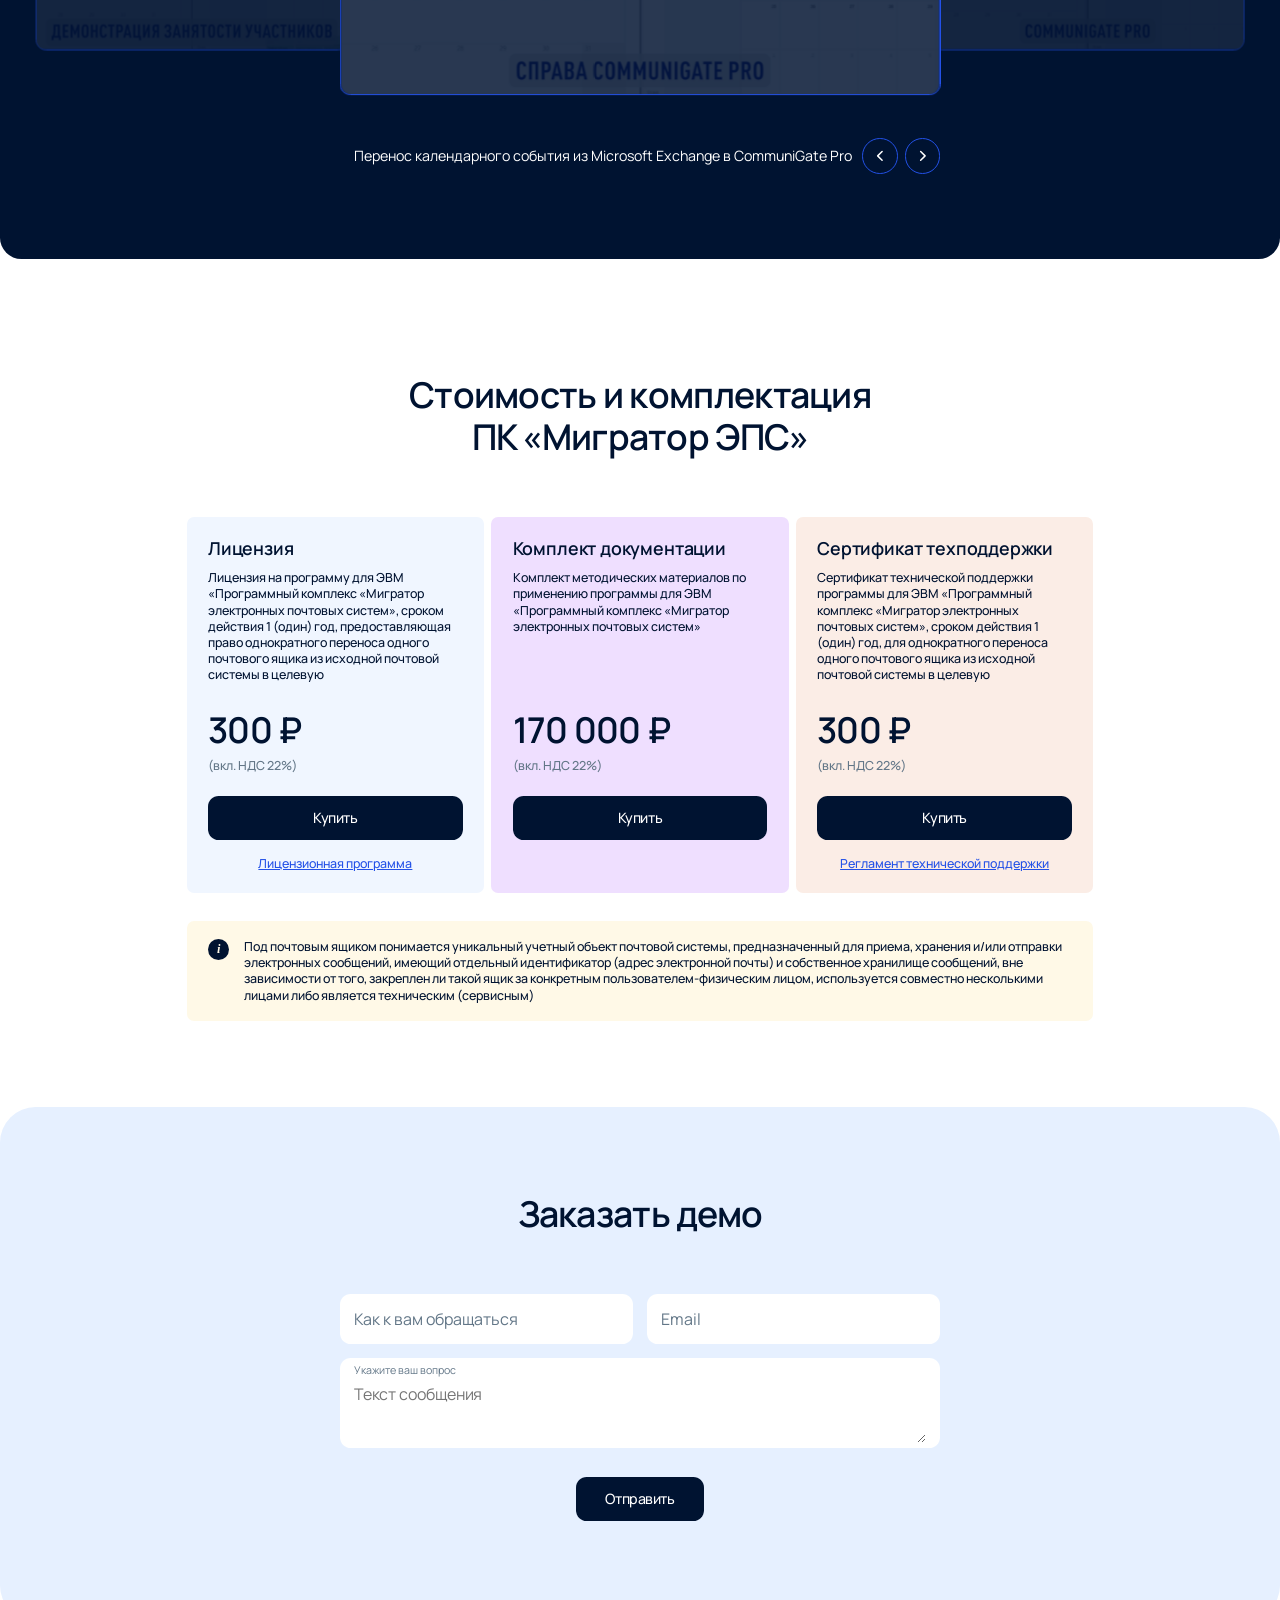
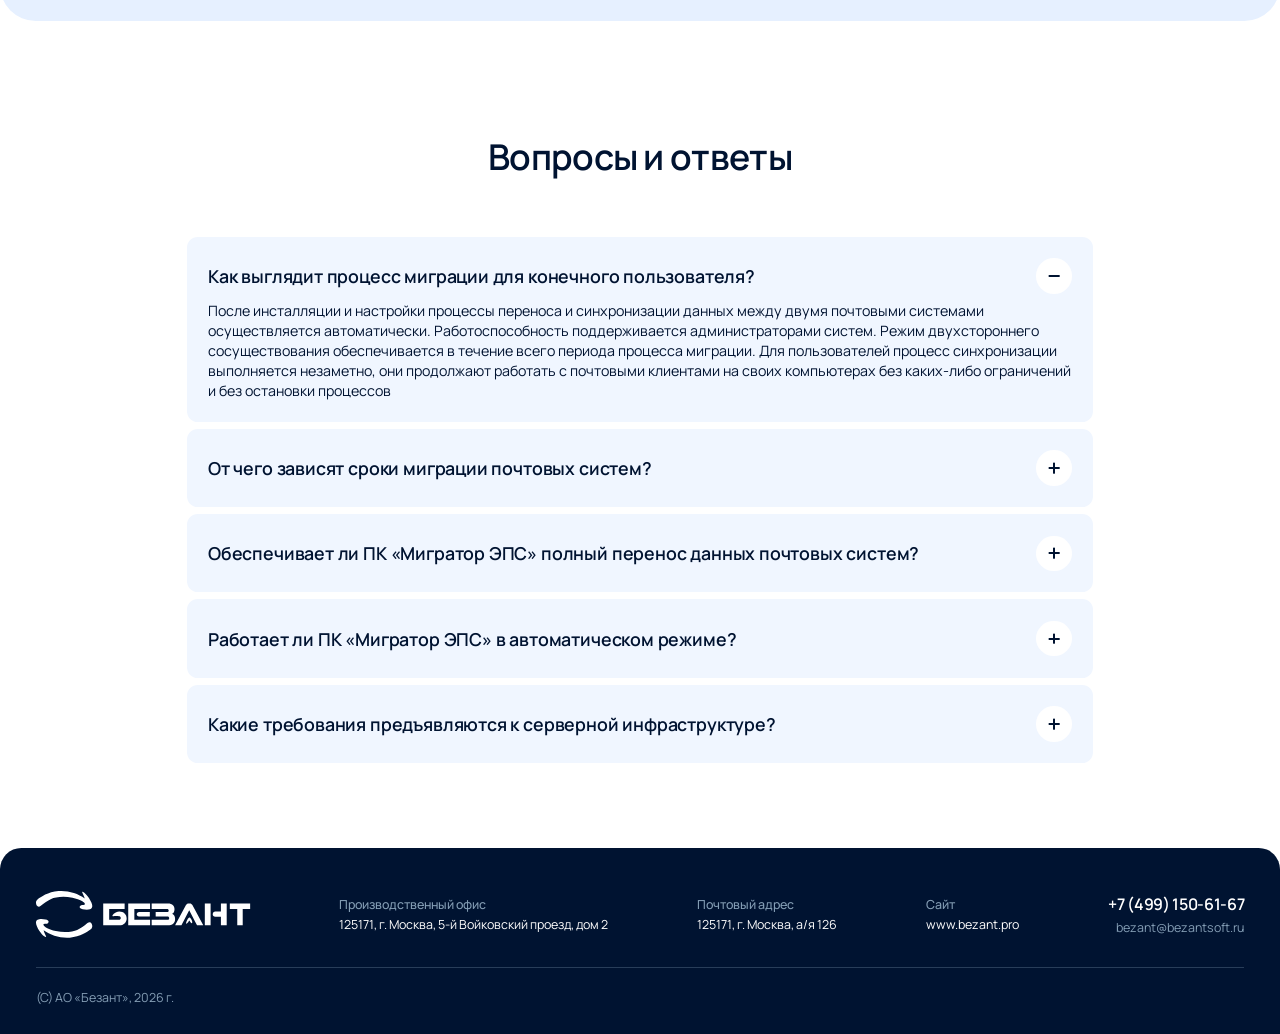
==== commit 9f7a4f7e: "Enhance graph connector styles and functionality: update HTML to include bidirectional connectors fo" ====
--- a/index.html
+++ b/index.html
@@ -173,13 +173,13 @@
       </div>
 
       <div class="graph__connectors">
-        <div class="graph__connector"><div class="graph__connector-line graph__connector-line--top"></div><div class="graph__badge graph__badge--strong">IMAP</div><div class="graph__connector-line graph__connector-line--bottom"></div></div>
+        <div class="graph__connector graph__connector--bidir"><div class="graph__connector-line graph__connector-line--top"></div><div class="graph__badge graph__badge--strong">IMAP</div><div class="graph__connector-line graph__connector-line--bottom"></div></div>
         <div class="graph__connector"><div class="graph__connector-line graph__connector-line--top"></div><div class="graph__badge">LDAP</div><div class="graph__connector-line graph__connector-line--bottom"></div></div>
         <div class="graph__connector"><div class="graph__connector-line graph__connector-line--top"></div><div class="graph__badge">LDAP</div><div class="graph__connector-line graph__connector-line--bottom"></div></div>
+        <div class="graph__connector graph__connector--bidir"><div class="graph__connector-line graph__connector-line--top"></div><div class="graph__badge">EWS</div><div class="graph__connector-line graph__connector-line--bottom"></div></div>
         <div class="graph__connector"><div class="graph__connector-line graph__connector-line--top"></div><div class="graph__badge">EWS</div><div class="graph__connector-line graph__connector-line--bottom"></div></div>
-        <div class="graph__connector"><div class="graph__connector-line graph__connector-line--top"></div><div class="graph__badge">EWS</div><div class="graph__connector-line graph__connector-line--bottom"></div></div>
-        <div class="graph__connector"><div class="graph__connector-line graph__connector-line--top"></div><div class="graph__badge">EWS</div><div class="graph__connector-line graph__connector-line--bottom"></div></div>
-        <div class="graph__connector"><div class="graph__connector-line graph__connector-line--top"></div><div class="graph__badge">EWS</div><div class="graph__connector-line graph__connector-line--bottom"></div></div>
+        <div class="graph__connector graph__connector--bidir"><div class="graph__connector-line graph__connector-line--top"></div><div class="graph__badge">EWS</div><div class="graph__connector-line graph__connector-line--bottom"></div></div>
+        <div class="graph__connector graph__connector--bidir"><div class="graph__connector-line graph__connector-line--top"></div><div class="graph__badge">EWS</div><div class="graph__connector-line graph__connector-line--bottom"></div></div>
       </div>
 
       <div class="graph__core">
@@ -187,13 +187,13 @@
       </div>
 
       <div class="graph__connectors">
-        <div class="graph__connector"><div class="graph__connector-line graph__connector-line--top"></div><div class="graph__badge graph__badge--strong">IMAP</div><div class="graph__connector-line graph__connector-line--bottom"></div></div>
+        <div class="graph__connector graph__connector--bidir"><div class="graph__connector-line graph__connector-line--top"></div><div class="graph__badge graph__badge--strong">IMAP</div><div class="graph__connector-line graph__connector-line--bottom"></div></div>
         <div class="graph__connector"><div class="graph__connector-line graph__connector-line--top"></div><div class="graph__badge">LDAP</div><div class="graph__connector-line graph__connector-line--bottom"></div></div>
         <div class="graph__connector"><div class="graph__connector-line graph__connector-line--top"></div><div class="graph__badge">LDAP</div><div class="graph__connector-line graph__connector-line--bottom"></div></div>
+        <div class="graph__connector graph__connector--bidir"><div class="graph__connector-line graph__connector-line--top"></div><div class="graph__badge">XIMSS</div><div class="graph__connector-line graph__connector-line--bottom"></div></div>
         <div class="graph__connector"><div class="graph__connector-line graph__connector-line--top"></div><div class="graph__badge">XIMSS</div><div class="graph__connector-line graph__connector-line--bottom"></div></div>
-        <div class="graph__connector"><div class="graph__connector-line graph__connector-line--top"></div><div class="graph__badge">XIMSS</div><div class="graph__connector-line graph__connector-line--bottom"></div></div>
-        <div class="graph__connector"><div class="graph__connector-line graph__connector-line--top"></div><div class="graph__badge">XIMSS</div><div class="graph__connector-line graph__connector-line--bottom"></div></div>
-        <div class="graph__connector"><div class="graph__connector-line graph__connector-line--top"></div><div class="graph__badge">XIMSS</div><div class="graph__connector-line graph__connector-line--bottom"></div></div>
+        <div class="graph__connector graph__connector--bidir"><div class="graph__connector-line graph__connector-line--top"></div><div class="graph__badge">XIMSS</div><div class="graph__connector-line graph__connector-line--bottom"></div></div>
+        <div class="graph__connector graph__connector--bidir"><div class="graph__connector-line graph__connector-line--top"></div><div class="graph__badge">XIMSS</div><div class="graph__connector-line graph__connector-line--bottom"></div></div>
       </div>
 
       <div class="graph__block graph__block--reverse">
@@ -234,7 +234,7 @@
           <div class="calc__cell-title">
             <span>Доля писем с вложениями</span>
             <span class="tooltip calc__tip" tabindex="0"><svg viewBox="0 0 24 24" fill="none" xmlns="http://www.w3.org/2000/svg" aria-hidden="true"><circle cx="12" cy="12" r="10" stroke="currentColor" stroke-width="2"/><path fill-rule="evenodd" clip-rule="evenodd" d="M11 8C11 7.44772 11.4477 7 12 7H12.01C12.5623 7 13.01 7.44772 13.01 8C13.01 8.55228 12.5623 9 12.01 9H12C11.4477 9 11 8.55228 11 8ZM12 11C12.5523 11 13 11.4477 13 12V16C13 16.5523 12.5523 17 12 17C11.4477 17 11 16.5523 11 16V12C11 11.4477 11.4477 11 12 11Z" fill="currentColor"/></svg>
-              <span class="tooltip__bubble">Для расчёта принят средний условный размер сообщений:<br>• Без вложений: 32 КБ (0,0312 МБ)<br>• С вложениями: 1,5 МБ (1,449 МБ)</span>
+              <span class="tooltip__bubble">Для расчёта принят средний условный размер сообщений:<br>• Без вложений: 32 КБ (0,031226 МБ)<br>• С вложениями: 1,5 МБ (1,449 МБ)</span>
             </span>
           </div>
           <p class="calc__cell-value" id="ratioDisplay">0.0%</p>
@@ -503,11 +503,17 @@
     </div>
 
     <div class="video__stage" id="videoStage">
-      <!-- Slides are rendered by js/video-carousel.js (3 peek slots + a transient
-           incoming slot during navigation). The play chip stays fixed at stage
-           center so it doesn't travel with the sliding slides. -->
-      <div class="video__play" role="button" tabindex="0" aria-label="Смотреть видео">
-        <svg viewBox="0 0 48 48" fill="none"><path d="M16 10L38 24L16 38V10Z" fill="white"/></svg>
+      <div class="video__slide" data-role="prev">
+        <img data-role-img alt="">
+      </div>
+      <div class="video__slide" data-role="active">
+        <img data-role-img alt="">
+        <div class="video__play">
+          <svg viewBox="0 0 48 48" fill="none"><path d="M16 10L38 24L16 38V10Z" fill="white"/></svg>
+        </div>
+      </div>
+      <div class="video__slide" data-role="next">
+        <img data-role-img alt="">
       </div>
     </div>
 
@@ -540,7 +546,7 @@
           </div>
           <div class="cost__buy-actions">
             <a class="btn btn--primary btn--block" href="#form">Купить</a>
-            <a class="cost__link" href="license.html">Лицензионная программа</a>
+            <a class="cost__link" href="#form">Лицензионная программа</a>
           </div>
         </div>
       </div>
@@ -574,7 +580,7 @@
           </div>
           <div class="cost__buy-actions">
             <a class="btn btn--primary btn--block" href="#form">Купить</a>
-            <a class="cost__link" href="reglament.html">Регламент технической поддержки</a>
+            <a class="cost__link" href="#form">Регламент технической поддержки</a>
           </div>
         </div>
       </div>
@@ -587,7 +593,7 @@
   </section>
 
   <section class="contact-form section" id="form">
-    <h2 class="section-title">Запросить демо</h2>
+    <h2 class="section-title">Заказать демо</h2>
     <form id="demoForm" novalidate>
       <div class="contact-form__fields">
         <div class="contact-form__row">
@@ -651,7 +657,7 @@
     </div>
     <div class="footer__block">
       <p class="footer__block-label">Сайт</p>
-      <a class="footer__block-value footer__block-link" href="https://www.bezant.pro" target="_blank" rel="noopener">www.bezant.pro</a>
+      <p class="footer__block-value">www.bezant.pro</p>
     </div>
     <div class="footer__contact">
       <p class="footer__phone">+7 (499) 150-61-67</p>
--- a/css/sections/graph.css
+++ b/css/sections/graph.css
@@ -101,32 +101,34 @@
 }
 
 .graph__connector-line {
-  width: 0.125rem; /* 2px */
-  height: 1.5rem; /* 24px, split above/below badge for a 2x40px total span */
+  width: 0.25rem; /* 4px */
+  height: 2rem; /* 32px, split above/below badge */
   background: var(--surface-blue);
   position: relative;
 }
 
-.graph__connector-line::before,
-.graph__connector-line::after {
+/* Arrowheads: the down arrow renders on every connector; the up arrow only on
+   bidirectional connectors (columns 1/4/6/7 — see .graph__connector--bidir). */
+.graph__connector-line--bottom::after,
+.graph__connector--bidir .graph__connector-line--top::before {
   content: "";
   position: absolute;
   left: 50%;
   width: 0;
   height: 0;
-  border-left: 0.3125rem solid transparent; /* 5px */
-  border-right: 0.3125rem solid transparent; /* 5px */
+  border-left: 0.8125rem solid transparent; /* 13px */
+  border-right: 0.8125rem solid transparent; /* 13px */
   transform: translateX(-50%);
 }
 
-.graph__connector-line--top::before {
+.graph__connector--bidir .graph__connector-line--top::before {
   top: -0.0625rem; /* -1px */
-  border-bottom: 0.4375rem solid var(--surface-blue); /* 7px */
+  border-bottom: 1.25rem solid var(--surface-blue); /* 20px */
 }
 
 .graph__connector-line--bottom::after {
   bottom: -0.0625rem; /* -1px */
-  border-top: 0.4375rem solid var(--surface-blue); /* 7px */
+  border-top: 1.25rem solid var(--surface-blue); /* 20px */
 }
 
 .graph__badge {
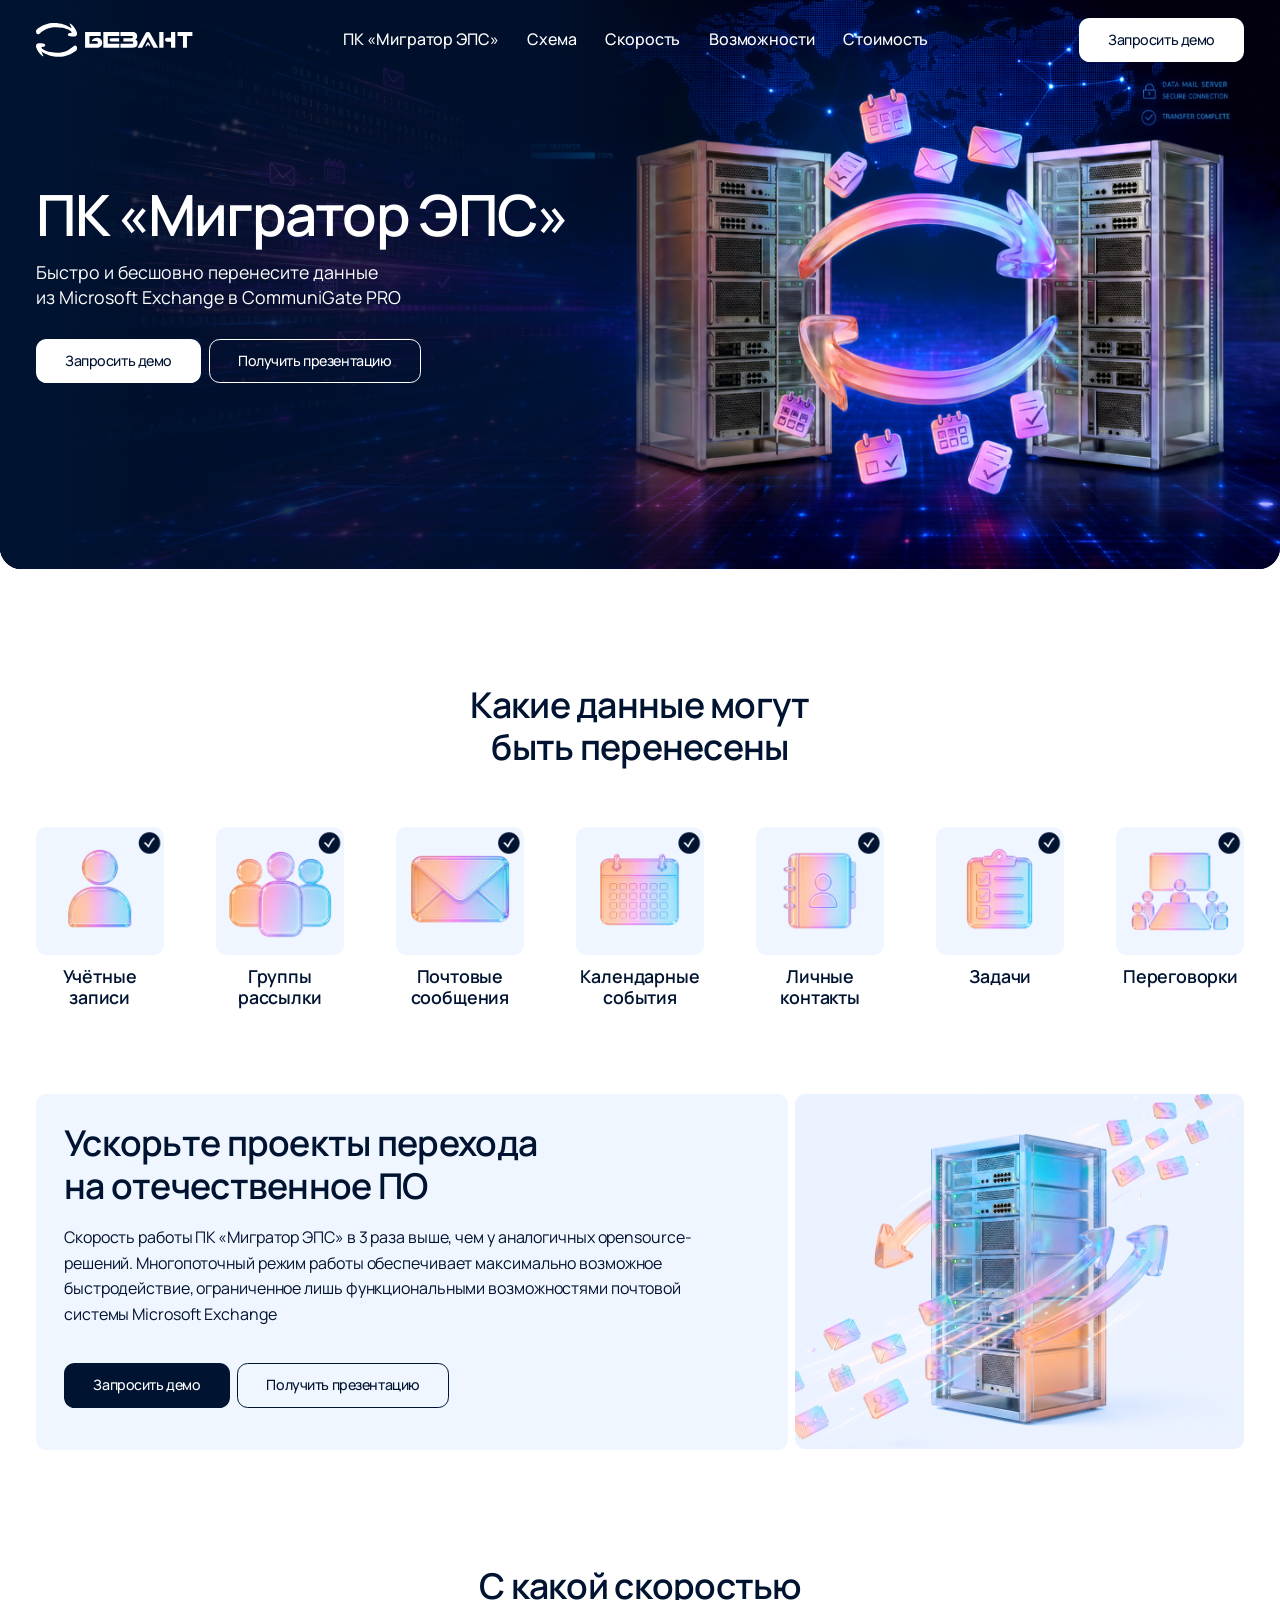
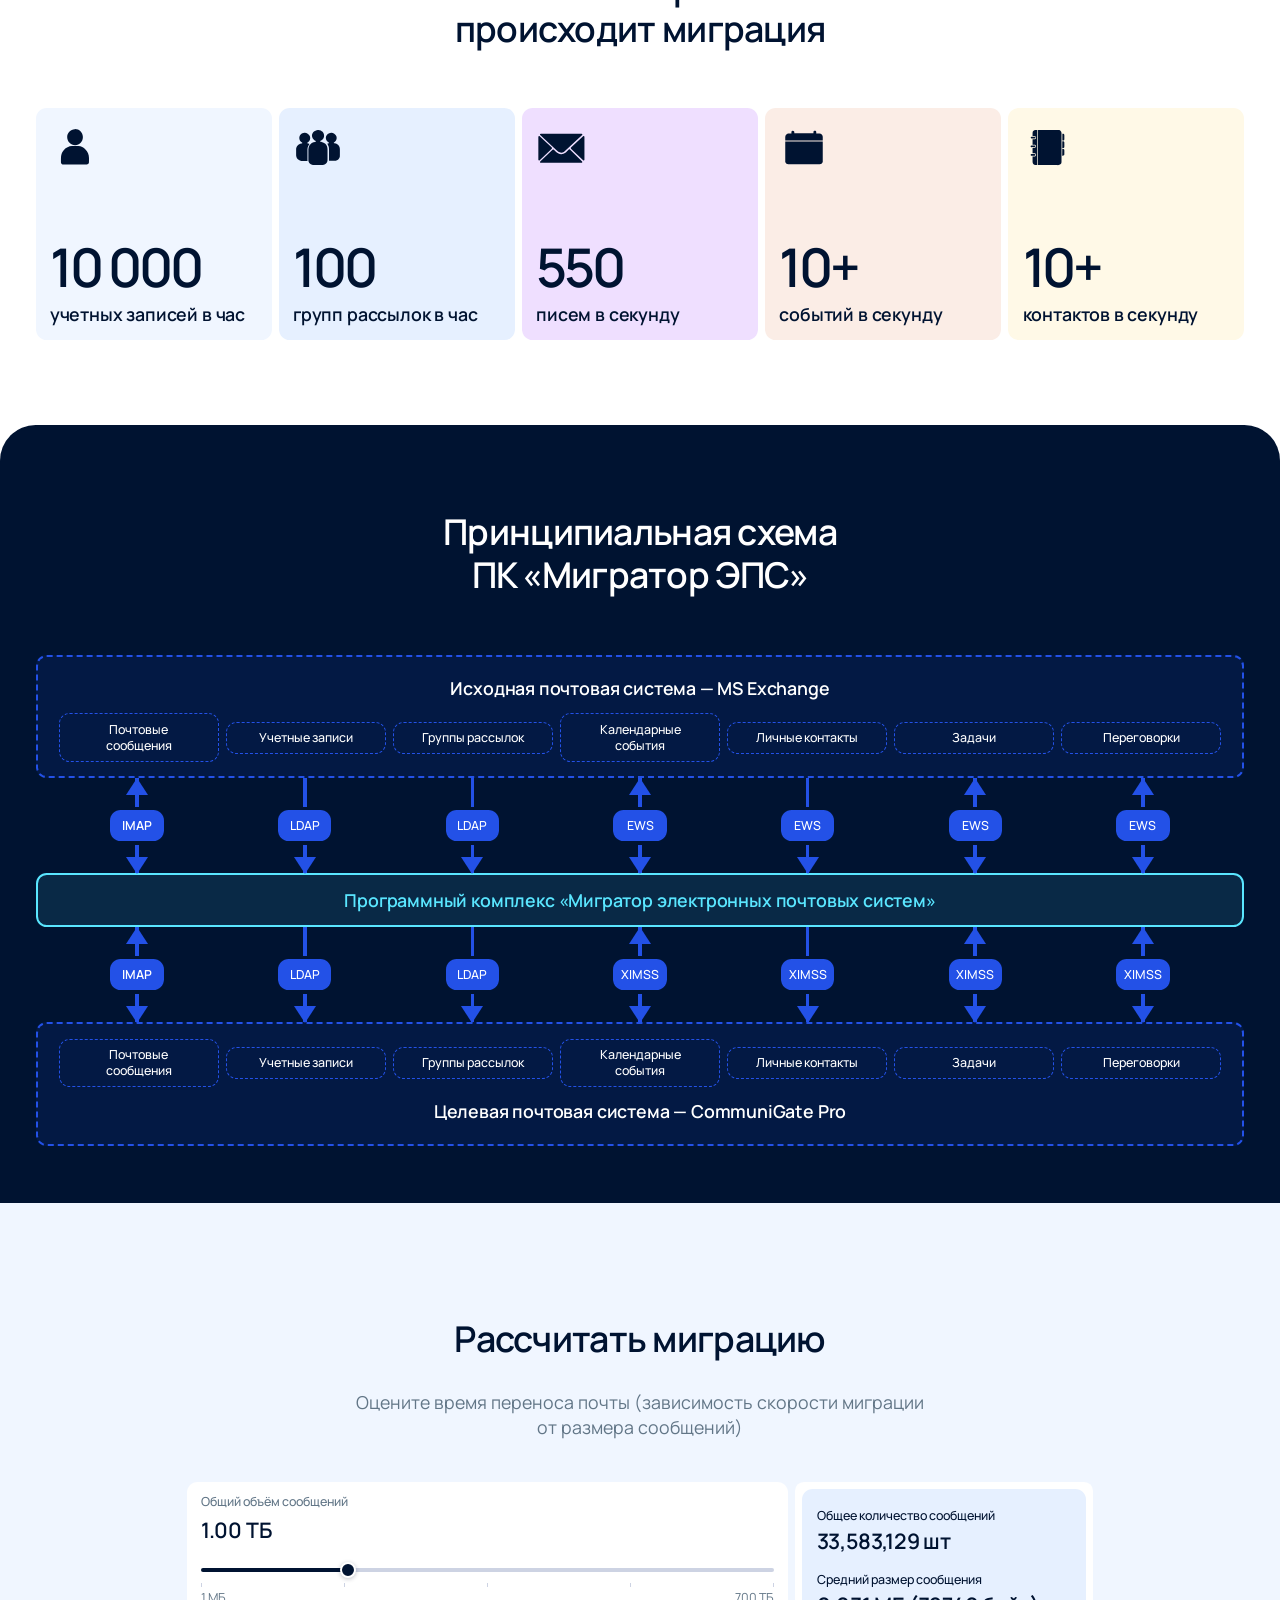
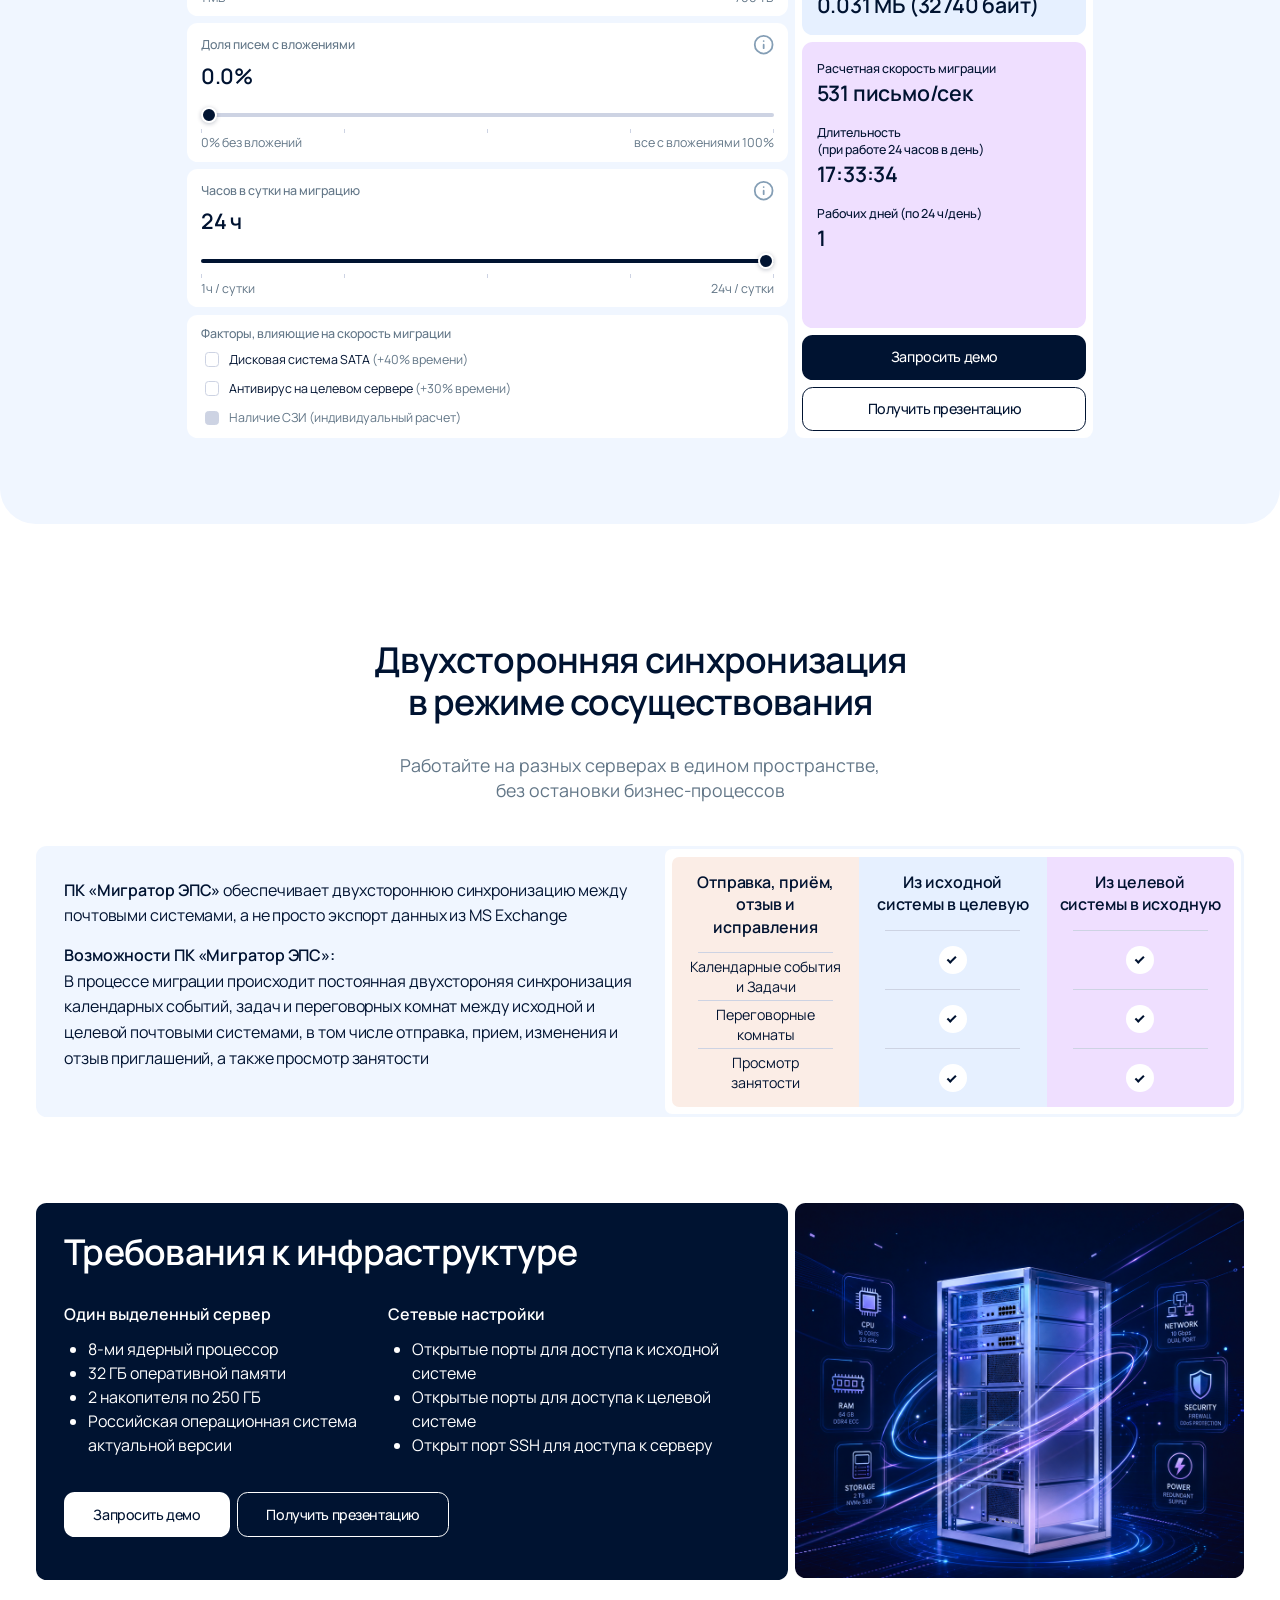
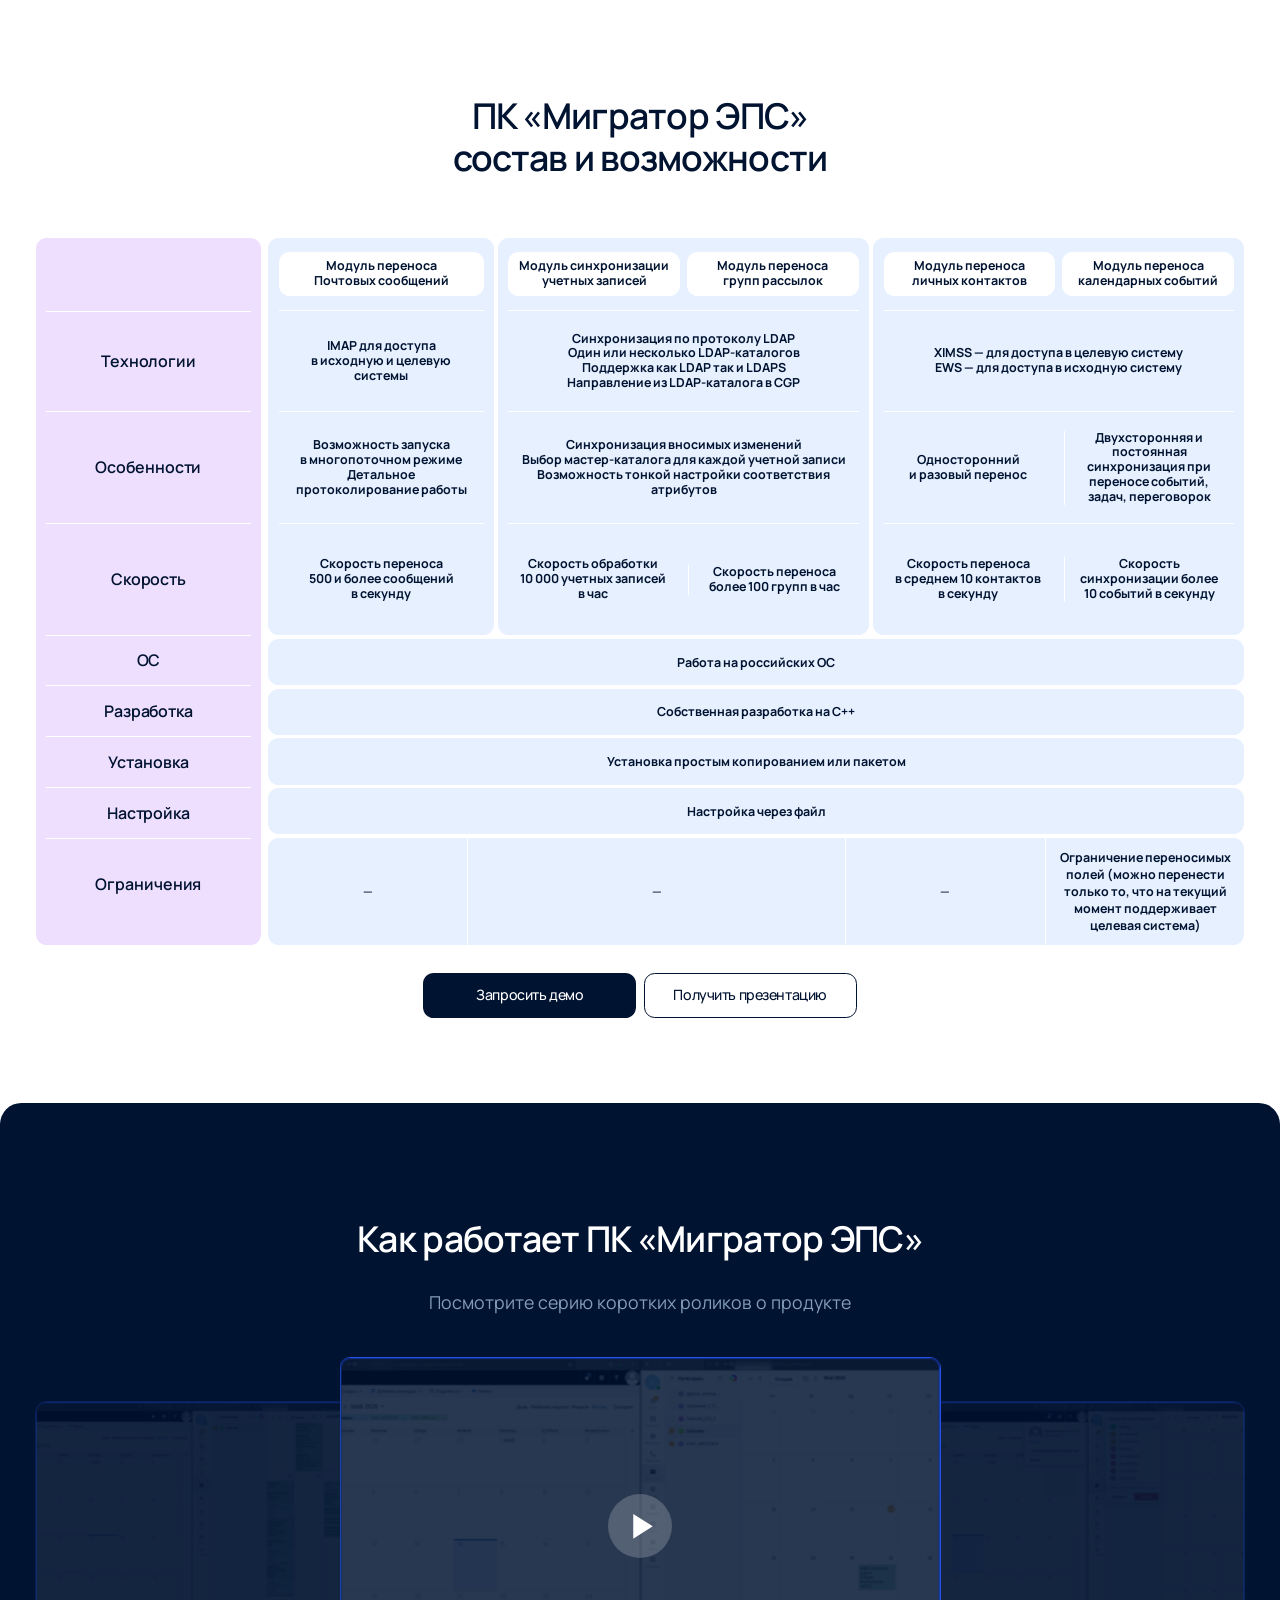
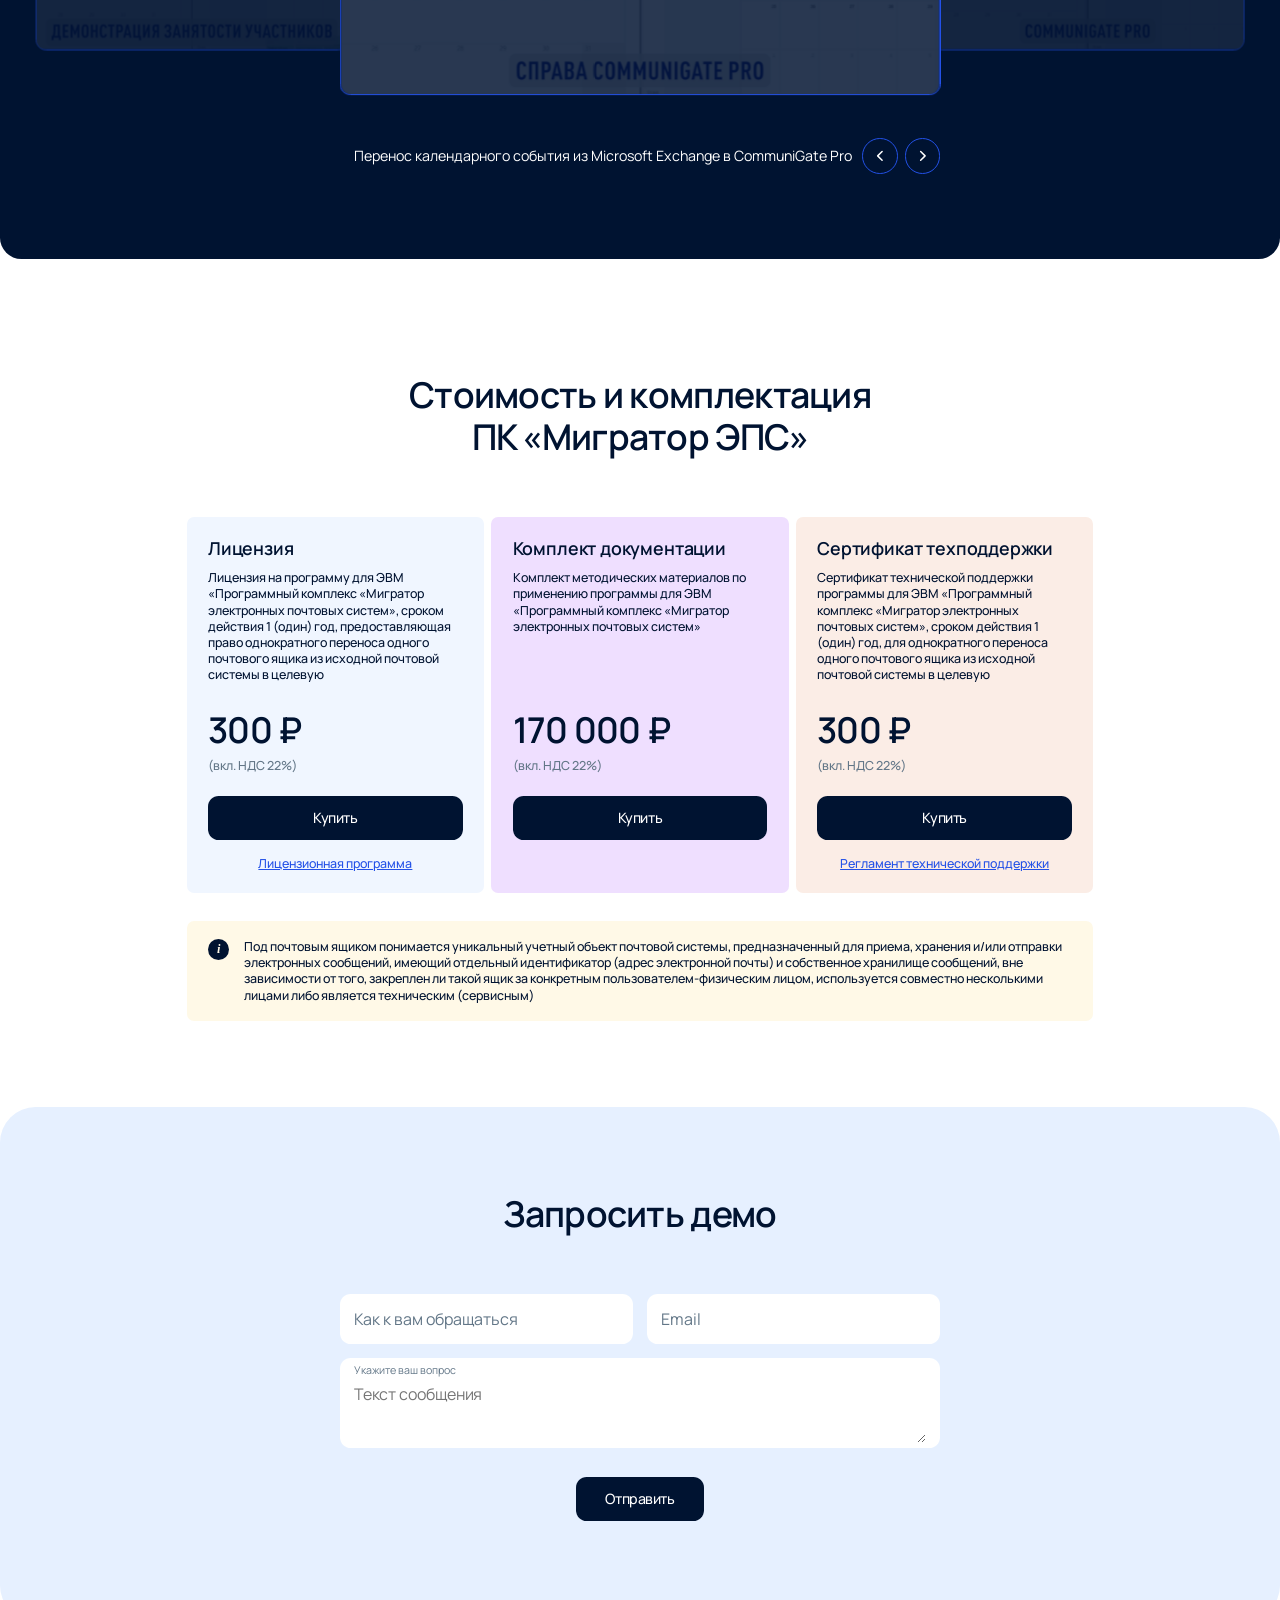
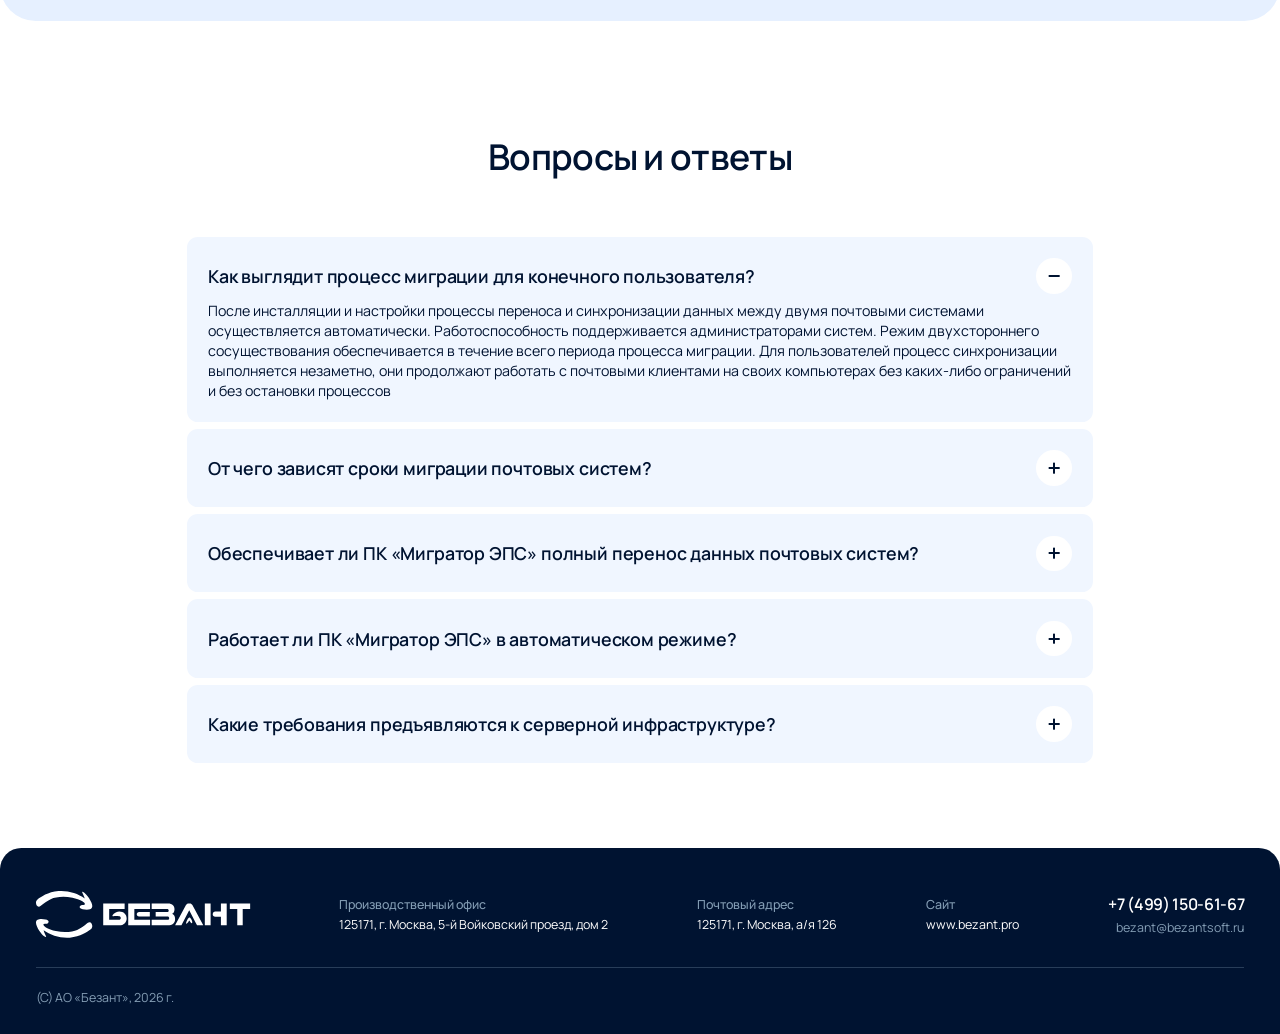
==== commit 6042bee3: "Merge branch 'Fix-bug'" ====
--- a/index.html
+++ b/index.html
@@ -234,7 +234,7 @@
           <div class="calc__cell-title">
             <span>Доля писем с вложениями</span>
             <span class="tooltip calc__tip" tabindex="0"><svg viewBox="0 0 24 24" fill="none" xmlns="http://www.w3.org/2000/svg" aria-hidden="true"><circle cx="12" cy="12" r="10" stroke="currentColor" stroke-width="2"/><path fill-rule="evenodd" clip-rule="evenodd" d="M11 8C11 7.44772 11.4477 7 12 7H12.01C12.5623 7 13.01 7.44772 13.01 8C13.01 8.55228 12.5623 9 12.01 9H12C11.4477 9 11 8.55228 11 8ZM12 11C12.5523 11 13 11.4477 13 12V16C13 16.5523 12.5523 17 12 17C11.4477 17 11 16.5523 11 16V12C11 11.4477 11.4477 11 12 11Z" fill="currentColor"/></svg>
-              <span class="tooltip__bubble">Для расчёта принят средний условный размер сообщений:<br>• Без вложений: 32 КБ (0,031226 МБ)<br>• С вложениями: 1,5 МБ (1,449 МБ)</span>
+              <span class="tooltip__bubble">Для расчёта принят средний условный размер сообщений:<br>• Без вложений: 32 КБ (0,0312 МБ)<br>• С вложениями: 1,5 МБ (1,449 МБ)</span>
             </span>
           </div>
           <p class="calc__cell-value" id="ratioDisplay">0.0%</p>
@@ -503,17 +503,11 @@
     </div>
 
     <div class="video__stage" id="videoStage">
-      <div class="video__slide" data-role="prev">
-        <img data-role-img alt="">
-      </div>
-      <div class="video__slide" data-role="active">
-        <img data-role-img alt="">
-        <div class="video__play">
-          <svg viewBox="0 0 48 48" fill="none"><path d="M16 10L38 24L16 38V10Z" fill="white"/></svg>
-        </div>
-      </div>
-      <div class="video__slide" data-role="next">
-        <img data-role-img alt="">
+      <!-- Slides are rendered by js/video-carousel.js (3 peek slots + a transient
+           incoming slot during navigation). The play chip stays fixed at stage
+           center so it doesn't travel with the sliding slides. -->
+      <div class="video__play" role="button" tabindex="0" aria-label="Смотреть видео">
+        <svg viewBox="0 0 48 48" fill="none"><path d="M16 10L38 24L16 38V10Z" fill="white"/></svg>
       </div>
     </div>
 
@@ -546,7 +540,7 @@
           </div>
           <div class="cost__buy-actions">
             <a class="btn btn--primary btn--block" href="#form">Купить</a>
-            <a class="cost__link" href="#form">Лицензионная программа</a>
+            <a class="cost__link" href="license.html">Лицензионная программа</a>
           </div>
         </div>
       </div>
@@ -580,7 +574,7 @@
           </div>
           <div class="cost__buy-actions">
             <a class="btn btn--primary btn--block" href="#form">Купить</a>
-            <a class="cost__link" href="#form">Регламент технической поддержки</a>
+            <a class="cost__link" href="reglament.html">Регламент технической поддержки</a>
           </div>
         </div>
       </div>
@@ -593,7 +587,7 @@
   </section>
 
   <section class="contact-form section" id="form">
-    <h2 class="section-title">Заказать демо</h2>
+    <h2 class="section-title">Запросить демо</h2>
     <form id="demoForm" novalidate>
       <div class="contact-form__fields">
         <div class="contact-form__row">
@@ -657,7 +651,7 @@
     </div>
     <div class="footer__block">
       <p class="footer__block-label">Сайт</p>
-      <p class="footer__block-value">www.bezant.pro</p>
+      <a class="footer__block-value footer__block-link" href="https://www.bezant.pro" target="_blank" rel="noopener">www.bezant.pro</a>
     </div>
     <div class="footer__contact">
       <p class="footer__phone">+7 (499) 150-61-67</p>
--- a/css/sections/graph.css
+++ b/css/sections/graph.css
@@ -89,7 +89,7 @@
   align-items: center;
   justify-content: center;
   gap: var(--sp-8);
-  padding: 0 5.625rem; /* 90px */
+  padding: 0 var(--sp-24); /* match .graph__block inset so arrows align under the columns */
 }
 
 .graph__connector {
@@ -122,7 +122,7 @@
 }
 
 .graph__connector--bidir .graph__connector-line--top::before {
-  top: -0.0625rem; /* -1px */
+  top: -0.0188rem; /* -0.3px, чтобы стрелка не прилипала к границе блока */
   border-bottom: 1.25rem solid var(--surface-blue); /* 20px */
 }
 
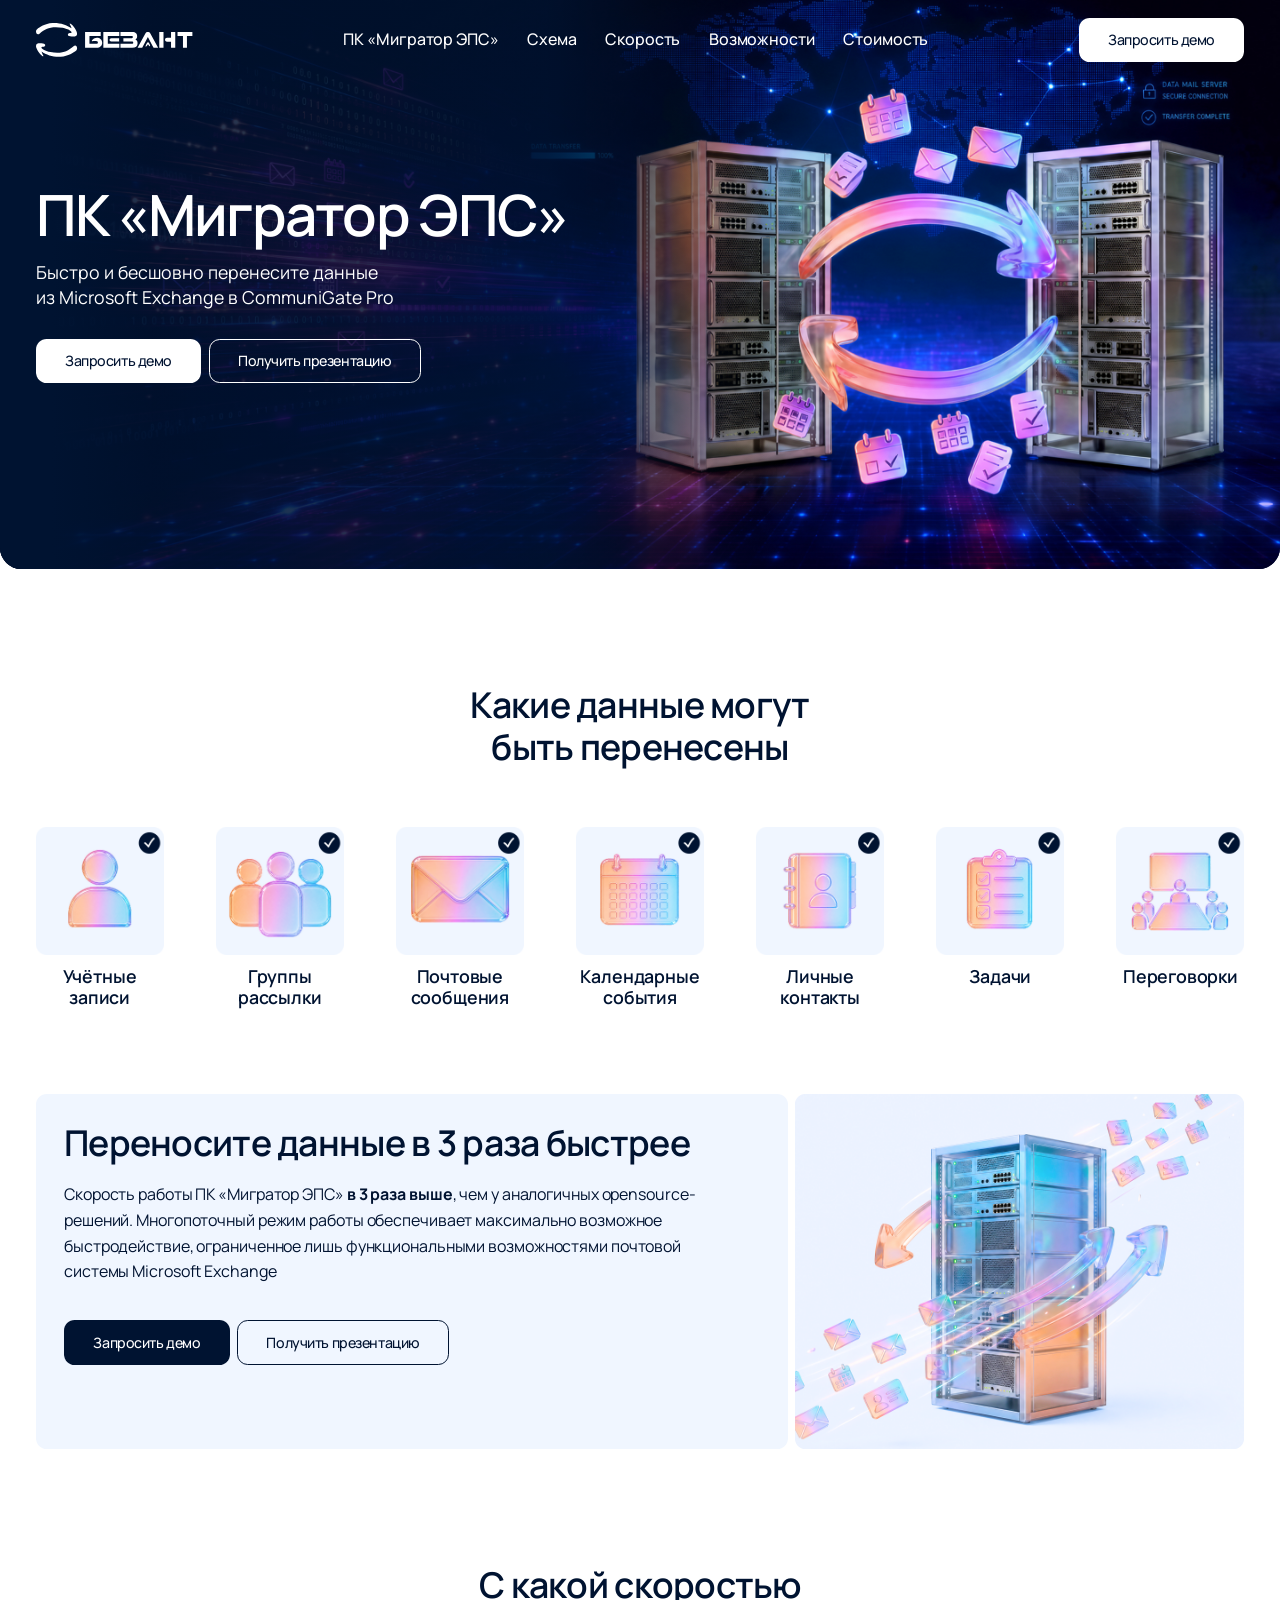
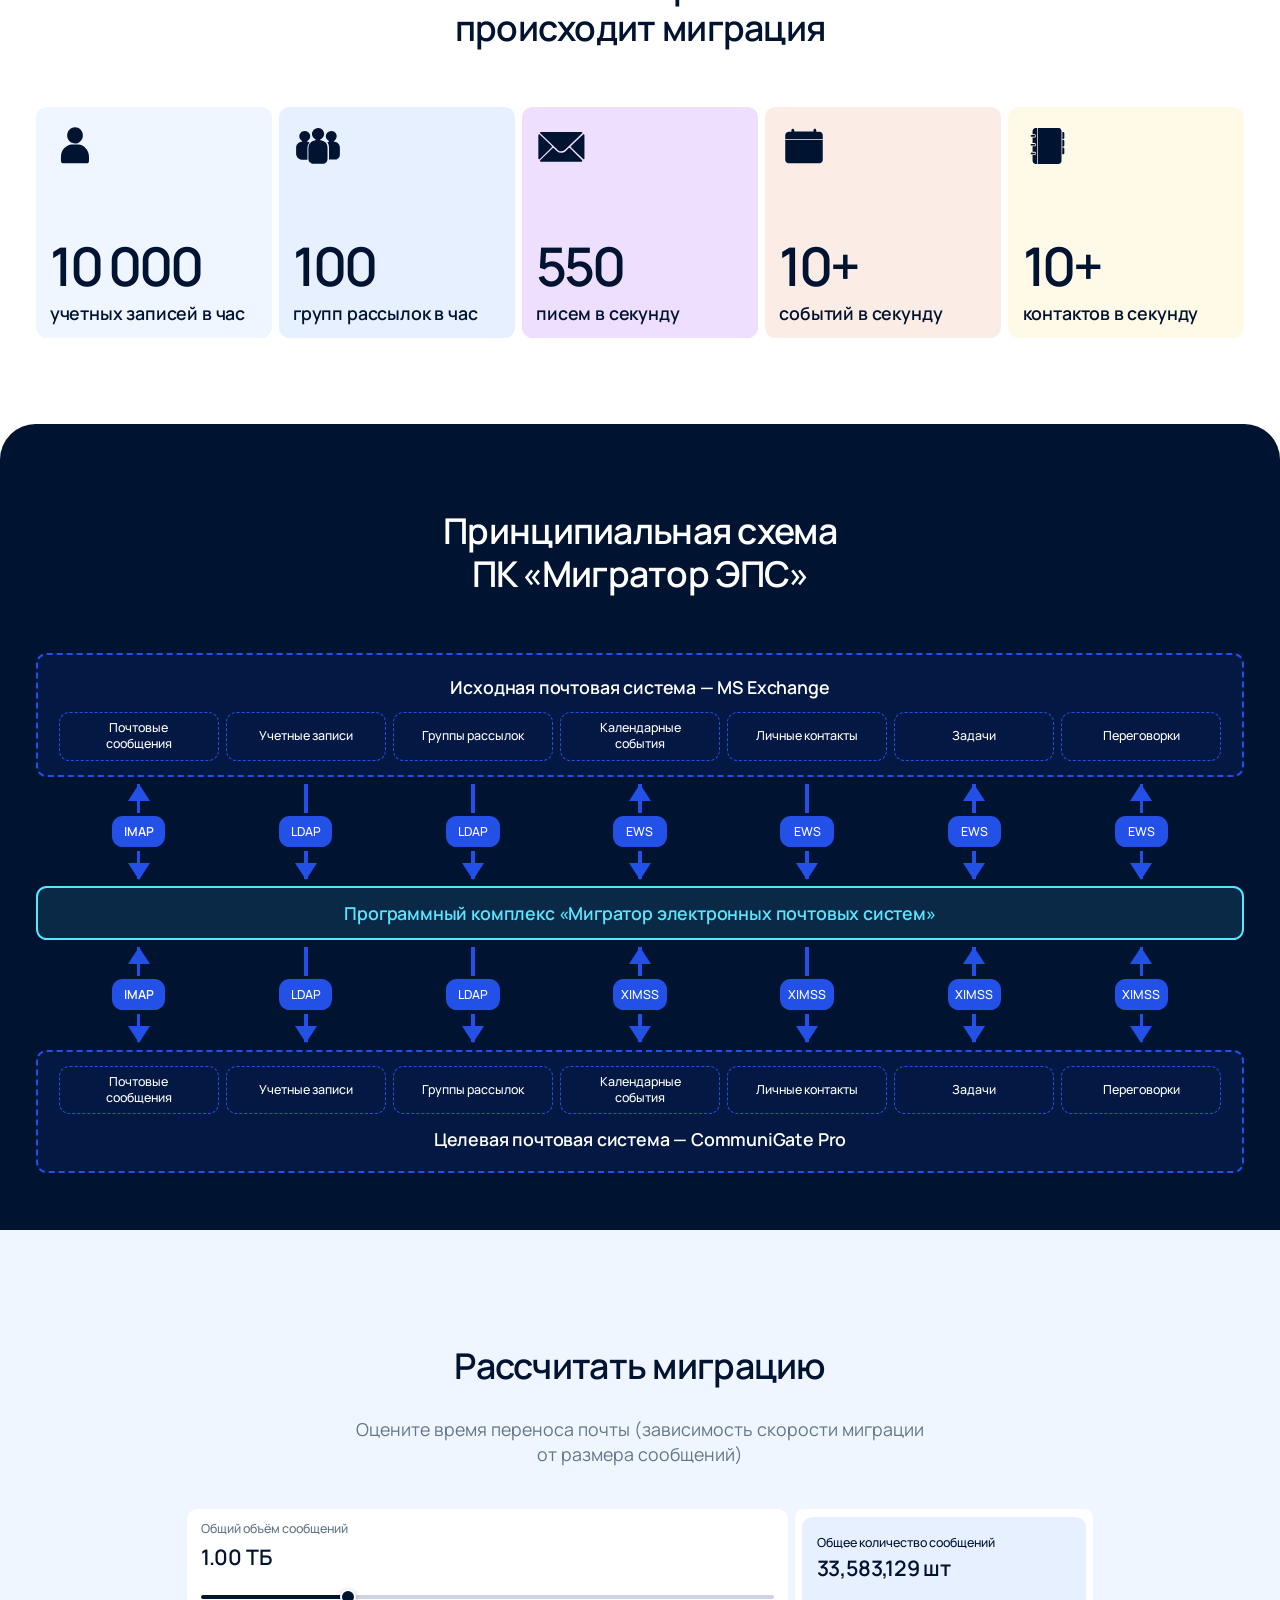
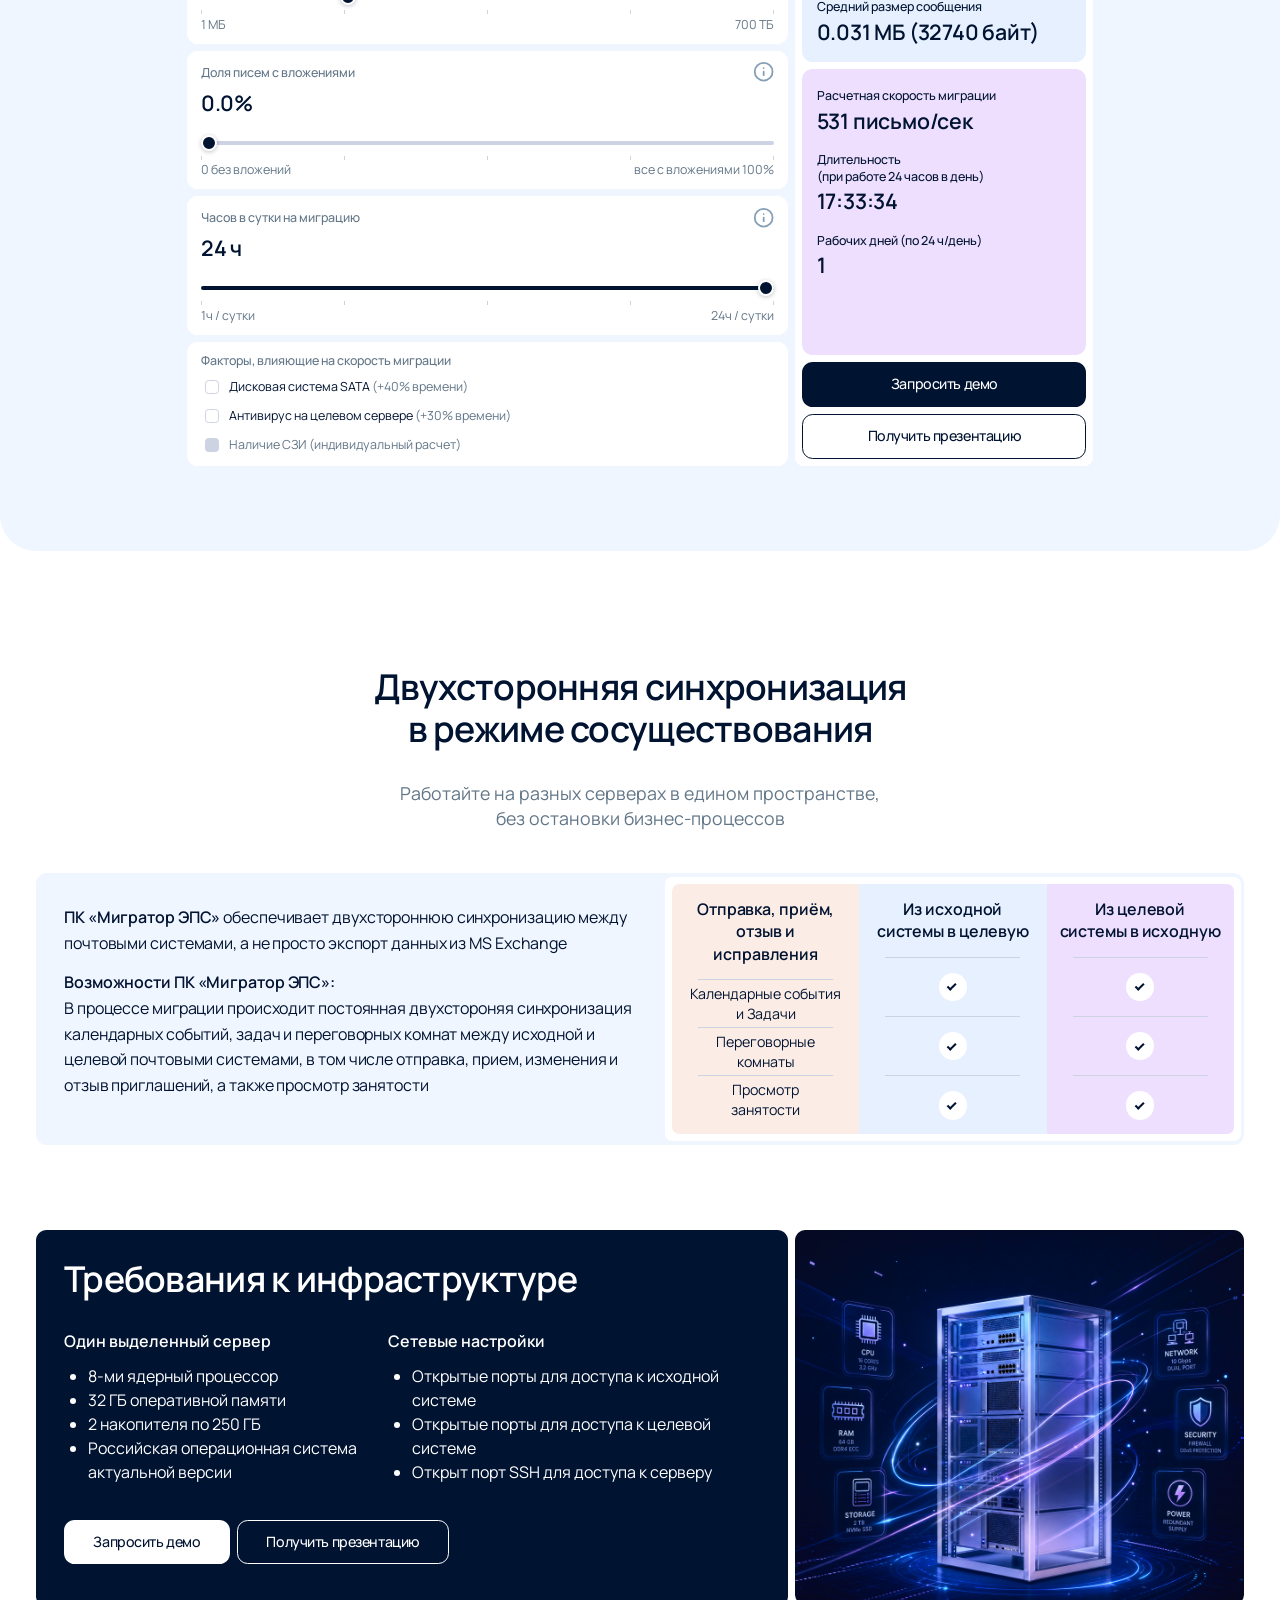
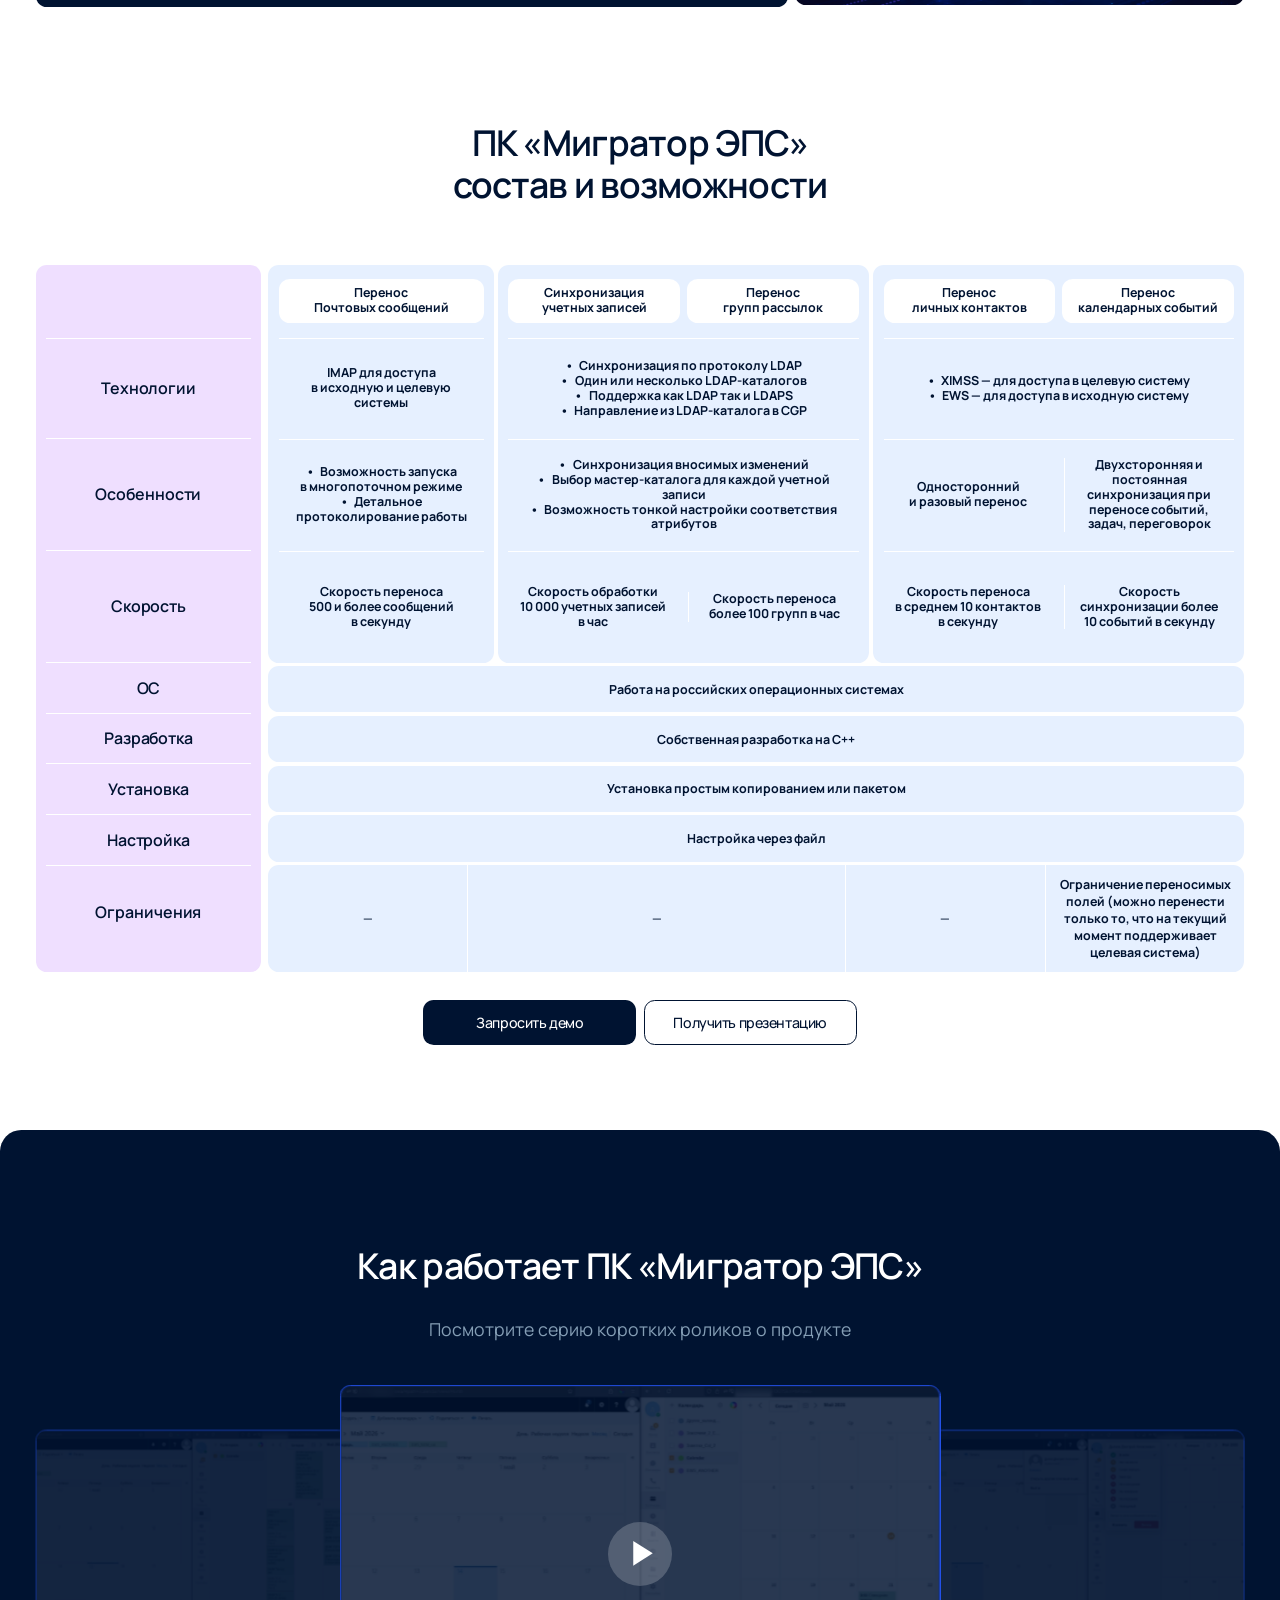
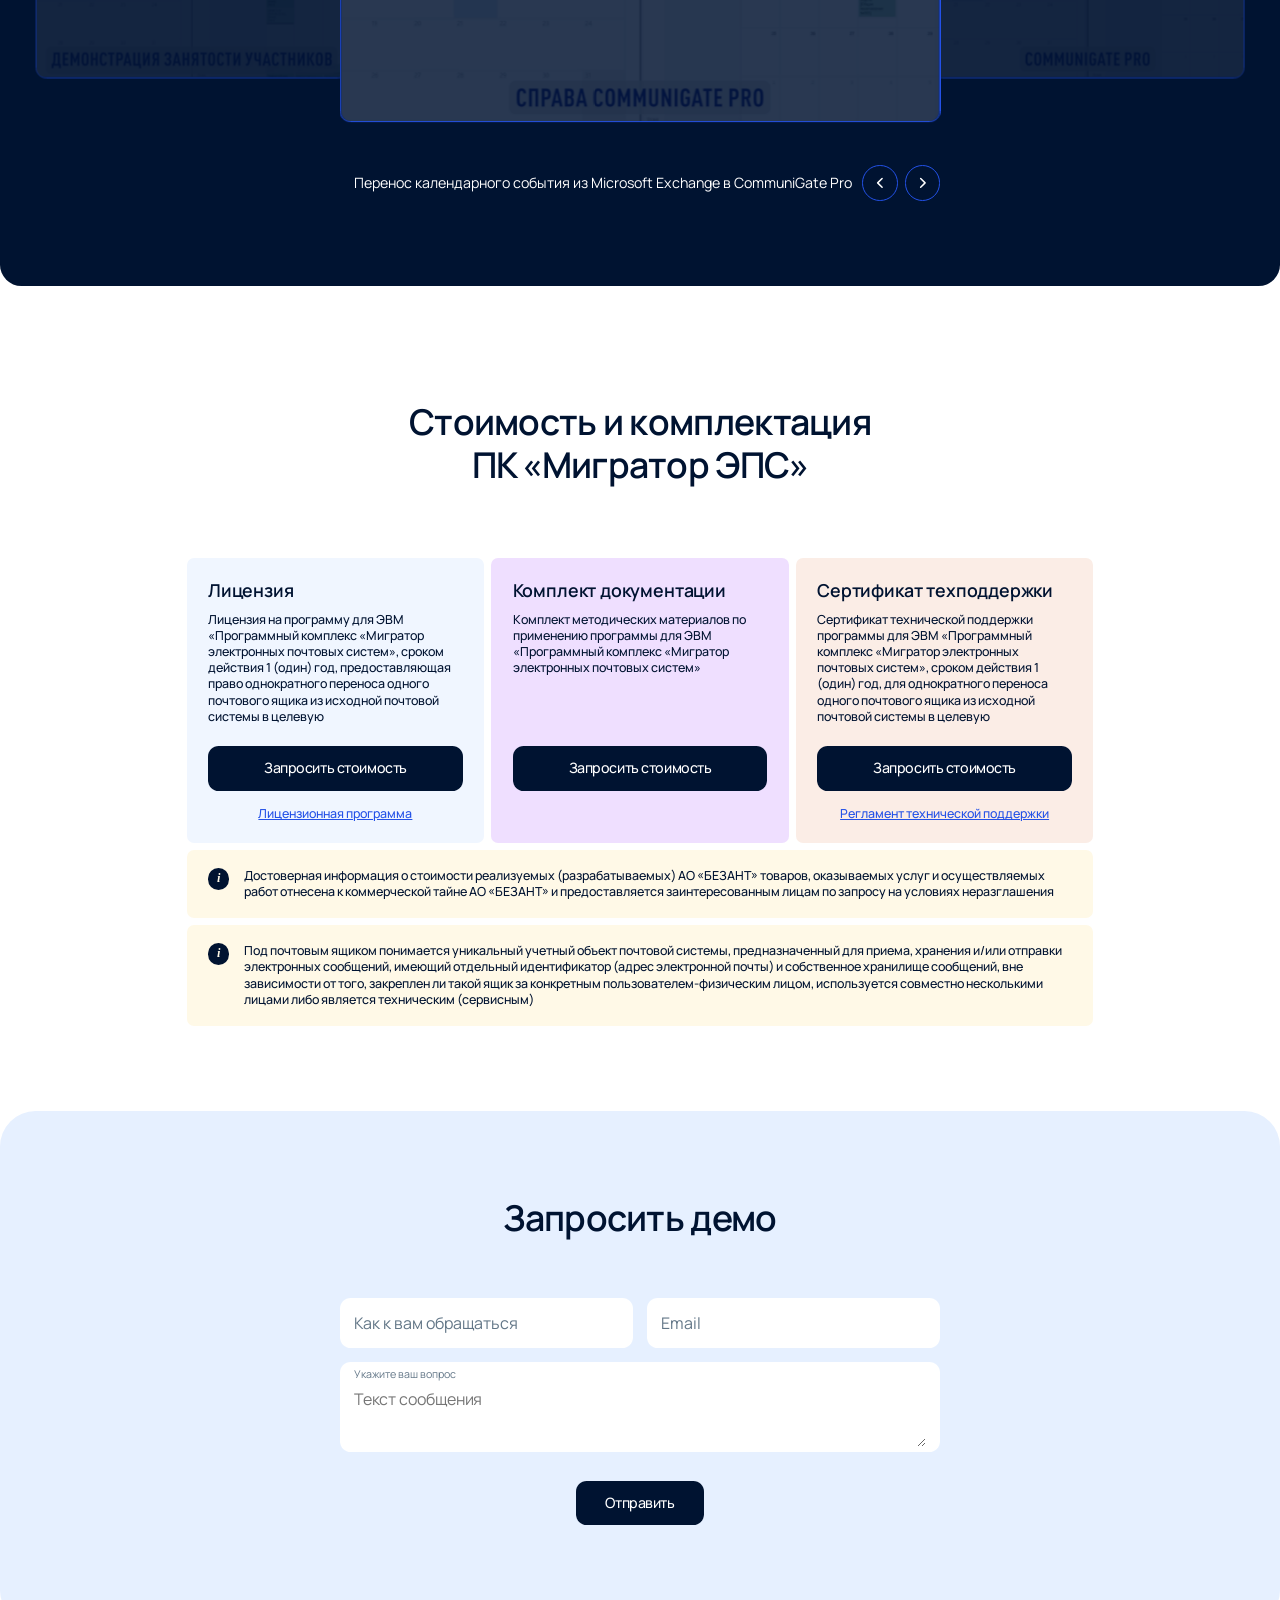
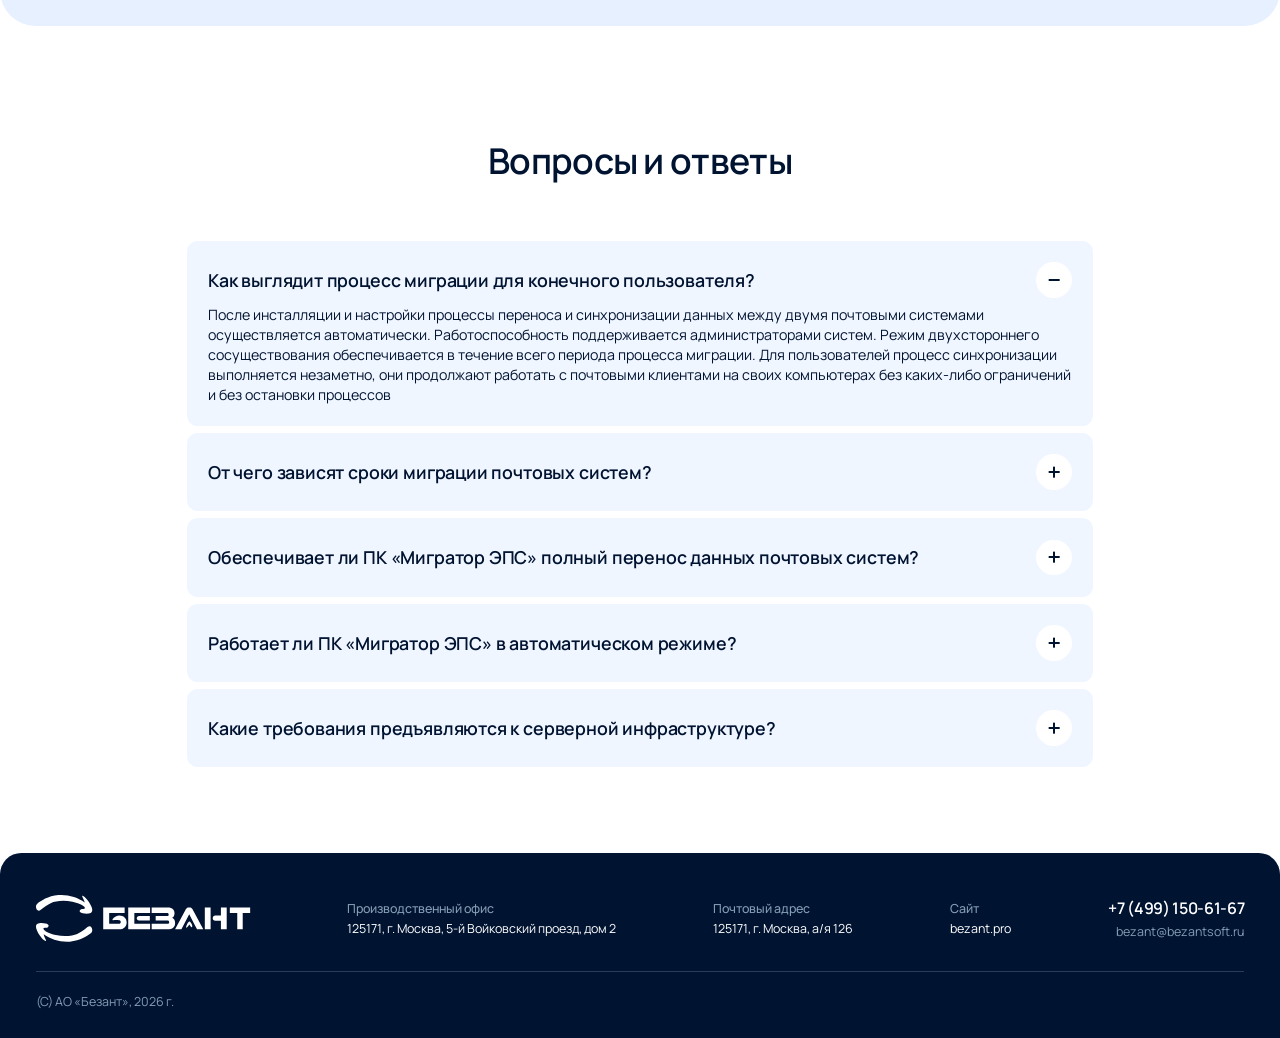
==== commit 4b38f8cf: "Enhance mobile responsiveness and layout: update CLAUDE.md to include mobile composition details, ad" ====
--- a/index.html
+++ b/index.html
@@ -2,7 +2,7 @@
 <html lang="ru">
 <head>
 <meta charset="UTF-8">
-<meta name="viewport" content="width=1200, initial-scale=1.0">
+<meta name="viewport" content="width=device-width, initial-scale=1.0">
 <title>ПК «Мигратор ЭПС» — миграция почты из Microsoft Exchange в CommuniGate Pro</title>
 
 <link rel="preconnect" href="https://fonts.googleapis.com">
@@ -26,6 +26,7 @@
 <link rel="stylesheet" href="css/sections/form.css">
 <link rel="stylesheet" href="css/sections/faq.css">
 <link rel="stylesheet" href="css/sections/footer.css">
+<link rel="stylesheet" href="css/mobile.css">
 </head>
 <body>
 
@@ -48,7 +49,9 @@
     <div class="hero__content">
       <div class="hero__title">
         <h1>ПК «Мигратор ЭПС»</h1>
-        <p>Быстро и бесшовно перенесите данные<br>из Microsoft Exchange в CommuniGate PRO</p>
+        <!-- Space before the <br> so the words stay separated when mobile.css
+             hides the break and the line rewraps. -->
+        <p>Быстро и бесшовно перенесите данные <br>из Microsoft Exchange в CommuniGate Pro</p>
       </div>
       <div class="hero__buttons">
         <a class="btn btn--secondary" href="#form">Запросить демо</a>
@@ -94,8 +97,8 @@
   <section class="utp section">
     <div class="utp__text">
       <div>
-        <h2>Ускорьте проекты перехода<br>на отечественное ПО</h2>
-        <p class="utp__body">Скорость работы ПК «Мигратор ЭПС» в 3 раза выше, чем у аналогичных opensource-решений. Многопоточный режим работы обеспечивает максимально возможное быстродействие, ограниченное лишь функциональными возможностями почтовой системы Microsoft Exchange</p>
+        <h2>Переносите данные в 3 раза быстрее</h2>
+        <p class="utp__body">Скорость работы ПК «Мигратор ЭПС» <strong>в 3 раза выше</strong>, чем у аналогичных opensource-решений. Многопоточный режим работы обеспечивает максимально возможное быстродействие, ограниченное лишь функциональными возможностями почтовой системы Microsoft Exchange</p>
       </div>
       <div class="utp__buttons">
         <a class="btn btn--primary" href="#form">Запросить демо</a>
@@ -209,6 +212,11 @@
         <p class="graph__block-title">Целевая почтовая система — <strong>CommuniGate Pro</strong></p>
       </div>
     </div>
+
+    <!-- Mobile-only CTA (Figma 726:1384). The 1440 frame has no button here.
+         The mobile diagram drops the per-data-type columns, so this opens the
+         full scheme (Figma 739:1012) fit to the screen in its own tab. -->
+    <a class="btn btn--secondary graph__cta" href="graph.html" target="_blank" rel="noopener">Смотреть схему</a>
   </section>
 
   <section class="calculator section" id="calculator">
@@ -223,6 +231,13 @@
         <div class="calc__cell">
           <div class="calc__cell-title"><span>Общий объём сообщений</span></div>
           <p class="calc__cell-value" id="volumeDisplay">1.00 МБ</p>
+          <!-- Mobile swaps the read-only readout above for this typeable field
+               (Figma 724:817). js/calculator-field.js keeps the two in sync and
+               maps a typed value back onto the slider. -->
+          <span class="calc__field" data-field="volume">
+            <input class="calc__field-input" id="volumeInput" type="text" inputmode="decimal" autocomplete="off" aria-label="Общий объём сообщений">
+            <span class="calc__field-unit" id="volumeUnit"></span>
+          </span>
           <div class="calc__range">
             <input type="range" id="volumeSlider" min="0" max="100" step="0.01" value="0">
             <div class="calc__range-ticks"><span></span><span></span><span></span><span></span><span></span></div>
@@ -238,10 +253,14 @@
             </span>
           </div>
           <p class="calc__cell-value" id="ratioDisplay">0.0%</p>
+          <span class="calc__field" data-field="ratio">
+            <input class="calc__field-input" id="ratioInput" type="text" inputmode="decimal" autocomplete="off" aria-label="Доля писем с вложениями">
+            <span class="calc__field-unit" id="ratioUnit"></span>
+          </span>
           <div class="calc__range">
             <input type="range" id="ratioSlider" min="0" max="100" step="0.1" value="0">
             <div class="calc__range-ticks"><span></span><span></span><span></span><span></span><span></span></div>
-            <div class="calc__range-labels"><span>0% без вложений</span><span>все c вложениями 100%</span></div>
+            <div class="calc__range-labels"><span>0 без вложений</span><span>все с вложениями 100%</span></div>
           </div>
         </div>
 
@@ -253,6 +272,10 @@
             </span>
           </div>
           <p class="calc__cell-value" id="hoursPerDayDisplay">24 ч</p>
+          <span class="calc__field" data-field="hours">
+            <input class="calc__field-input" id="hoursPerDayInput" type="text" inputmode="numeric" autocomplete="off" aria-label="Часов в сутки на миграцию">
+            <span class="calc__field-unit" id="hoursPerDayUnit"></span>
+          </span>
           <div class="calc__range">
             <input type="range" id="hoursPerDaySlider" min="1" max="24" step="1" value="24">
             <div class="calc__range-ticks"><span></span><span></span><span></span><span></span><span></span></div>
@@ -346,6 +369,19 @@
             <div class="sync__check"></div>
           </div>
         </div>
+        <!-- Mobile repeats the row-label column so the table can break into two
+             stacked 2-column tables (Figma 739:963 / 739:984). Hidden on desktop. -->
+        <div class="sync__col sync__col--orange sync__col--repeat">
+          <p class="sync__col-title">Отправка, приём, отзыв и исправления</p>
+          <div class="sync__col-rows">
+            <div class="sync__divider"></div>
+            <p class="sync__row-label">Календарные события<br>и Задачи</p>
+            <div class="sync__divider"></div>
+            <p class="sync__row-label">Переговорные<br>комнаты</p>
+            <div class="sync__divider"></div>
+            <p class="sync__row-label">Просмотр<br>занятости</p>
+          </div>
+        </div>
         <div class="sync__col sync__col--purple">
           <p class="sync__col-title">Из целевой<br>системы в исходную</p>
           <div class="sync__col-rows">
@@ -415,26 +451,33 @@
         <div class="table__groups">
           <div class="table__group table__group--single">
             <div class="table__group-head">
-              <div class="data-table__head-pill">Модуль переноса<br>Почтовых сообщений</div>
+              <div class="data-table__head-pill">Перенос<br>Почтовых сообщений</div>
             </div>
             <div class="table__group-body">
               <div class="table__group-row" style="height:100px">IMAP для доступа<br>в исходную и целевую системы</div>
-              <div class="table__group-row" style="height:112px">Возможность запуска<br>в многопоточном режиме<br>Детальное протоколирование работы</div>
+              <div class="table__group-row" style="height:112px">
+                <ul>
+                  <li>Возможность запуска<br>в многопоточном режиме</li>
+                  <li>Детальное протоколирование работы</li>
+                </ul>
+              </div>
               <div class="table__group-row" style="height:112px">Скорость переноса<br>500 и более сообщений<br>в секунду</div>
             </div>
           </div>
 
           <div class="table__group table__group--double">
             <div class="table__group-head">
-              <div class="data-table__head-pill">Модуль синхронизации<br>учетных записей</div>
-              <div class="data-table__head-pill">Модуль переноса<br>групп рассылок</div>
+              <div class="data-table__head-pill">Синхронизация<br>учетных записей</div>
+              <div class="data-table__head-pill">Перенос<br>групп рассылок</div>
             </div>
             <div class="table__group-body">
               <div class="table__group-row" style="height:100px">
-                Синхронизация по протоколу LDAP<br>
-                Один или несколько LDAP-каталогов<br>
-                Поддержка как LDAP так и LDAPS<br>
-                Направление из LDAP-каталога в CGP
+                <ul>
+                  <li>Синхронизация по протоколу LDAP</li>
+                  <li>Один или несколько LDAP-каталогов</li>
+                  <li>Поддержка как LDAP так и LDAPS</li>
+                  <li>Направление из LDAP-каталога в CGP</li>
+                </ul>
               </div>
               <div class="table__group-row" style="height:112px">
                 <ul>
@@ -452,8 +495,8 @@
 
           <div class="table__group table__group--double">
             <div class="table__group-head">
-              <div class="data-table__head-pill">Модуль переноса<br>личных контактов</div>
-              <div class="data-table__head-pill">Модуль переноса<br>календарных событий</div>
+              <div class="data-table__head-pill">Перенос<br>личных контактов</div>
+              <div class="data-table__head-pill">Перенос<br>календарных событий</div>
             </div>
             <div class="table__group-body">
               <div class="table__group-row" style="height:100px">
@@ -474,7 +517,7 @@
           </div>
         </div>
 
-        <div class="table__bar">Работа на российских ОС</div>
+        <div class="table__bar">Работа на российских операционных системах</div>
         <div class="table__bar">Собственная разработка на C++</div>
         <div class="table__bar">Установка простым копированием или пакетом</div>
         <div class="table__bar">Настройка через файл</div>
@@ -489,6 +532,270 @@
         </div>
       </div>
     </div>
+
+      <!-- Mobile only (Figma 770:1826): one module column at a time beside a
+           repeated label column, stepped with the arrows in each head. The
+           desktop table above shares cells across two modules at once, so it
+           cannot be reflowed into this shape — the content is restated here. -->
+      <div class="table__modules" id="tableModules">
+        <article class="table__module is-active" data-index="0">
+          <div class="table__module-grid">
+            <div class="table__module-label table__module-label--head"></div>
+            <div class="table__module-head">
+              <button class="table__module-nav" type="button" data-dir="-1" aria-label="Предыдущий модуль">
+                <svg viewBox="0 0 24 24" fill="none" aria-hidden="true"><path d="M15 6L9 12L15 18" stroke="currentColor" stroke-width="2" stroke-linecap="round" stroke-linejoin="round"/></svg>
+              </button>
+              <p class="table__module-name">Перенос<br>Почтовых сообщений</p>
+              <button class="table__module-nav" type="button" data-dir="1" aria-label="Следующий модуль">
+                <svg viewBox="0 0 24 24" fill="none" aria-hidden="true"><path d="M9 6L15 12L9 18" stroke="currentColor" stroke-width="2" stroke-linecap="round" stroke-linejoin="round"/></svg>
+              </button>
+            </div>
+            <div class="table__module-label">Технологии</div>
+            <div class="table__module-cell">
+              IMAP для доступа<br>в исходную и целевую системы
+            </div>
+            <div class="table__module-label">Особенности</div>
+            <div class="table__module-cell">
+              <ul>
+                <li>Возможность запуска<br>в многопоточном режиме</li>
+                <li>Детальное протоколирование работы</li>
+              </ul>
+            </div>
+            <div class="table__module-label">Скорость</div>
+            <div class="table__module-cell">
+              Скорость переноса<br>500 и более сообщений<br>в секунду
+            </div>
+            <div class="table__module-label">ОС</div>
+            <div class="table__module-cell table__module-cell--bar">
+              Работа на российских операционных системах
+            </div>
+            <div class="table__module-label">Разработка</div>
+            <div class="table__module-cell table__module-cell--bar">
+              Собственная разработка на C++
+            </div>
+            <div class="table__module-label">Установка</div>
+            <div class="table__module-cell table__module-cell--bar">
+              Установка простым копированием или пакетом
+            </div>
+            <div class="table__module-label">Настройка</div>
+            <div class="table__module-cell table__module-cell--bar">
+              Настройка через файл
+            </div>
+            <div class="table__module-label">Ограничения</div>
+            <div class="table__module-cell table__module-cell--bar">
+              —
+            </div>
+          </div>
+        </article>
+        <article class="table__module" data-index="1">
+          <div class="table__module-grid">
+            <div class="table__module-label table__module-label--head"></div>
+            <div class="table__module-head">
+              <button class="table__module-nav" type="button" data-dir="-1" aria-label="Предыдущий модуль">
+                <svg viewBox="0 0 24 24" fill="none" aria-hidden="true"><path d="M15 6L9 12L15 18" stroke="currentColor" stroke-width="2" stroke-linecap="round" stroke-linejoin="round"/></svg>
+              </button>
+              <p class="table__module-name">Синхронизация<br>учетных записей</p>
+              <button class="table__module-nav" type="button" data-dir="1" aria-label="Следующий модуль">
+                <svg viewBox="0 0 24 24" fill="none" aria-hidden="true"><path d="M9 6L15 12L9 18" stroke="currentColor" stroke-width="2" stroke-linecap="round" stroke-linejoin="round"/></svg>
+              </button>
+            </div>
+            <div class="table__module-label">Технологии</div>
+            <div class="table__module-cell">
+              <ul>
+                <li>Синхронизация по протоколу LDAP</li>
+                <li>Один или несколько LDAP-каталогов</li>
+                <li>Поддержка как LDAP так и LDAPS</li>
+                <li>Направление из LDAP-каталога в CGP</li>
+              </ul>
+            </div>
+            <div class="table__module-label">Особенности</div>
+            <div class="table__module-cell">
+              <ul>
+                <li>Синхронизация вносимых изменений</li>
+                <li>Выбор мастер-каталога для каждой учетной записи</li>
+                <li>Возможность тонкой настройки соответствия атрибутов</li>
+              </ul>
+            </div>
+            <div class="table__module-label">Скорость</div>
+            <div class="table__module-cell">
+              Скорость обработки<br>10 000 учетных записей<br>в час
+            </div>
+            <div class="table__module-label">ОС</div>
+            <div class="table__module-cell table__module-cell--bar">
+              Работа на российских операционных системах
+            </div>
+            <div class="table__module-label">Разработка</div>
+            <div class="table__module-cell table__module-cell--bar">
+              Собственная разработка на C++
+            </div>
+            <div class="table__module-label">Установка</div>
+            <div class="table__module-cell table__module-cell--bar">
+              Установка простым копированием или пакетом
+            </div>
+            <div class="table__module-label">Настройка</div>
+            <div class="table__module-cell table__module-cell--bar">
+              Настройка через файл
+            </div>
+            <div class="table__module-label">Ограничения</div>
+            <div class="table__module-cell table__module-cell--bar">
+              —
+            </div>
+          </div>
+        </article>
+        <article class="table__module" data-index="2">
+          <div class="table__module-grid">
+            <div class="table__module-label table__module-label--head"></div>
+            <div class="table__module-head">
+              <button class="table__module-nav" type="button" data-dir="-1" aria-label="Предыдущий модуль">
+                <svg viewBox="0 0 24 24" fill="none" aria-hidden="true"><path d="M15 6L9 12L15 18" stroke="currentColor" stroke-width="2" stroke-linecap="round" stroke-linejoin="round"/></svg>
+              </button>
+              <p class="table__module-name">Перенос<br>групп рассылок</p>
+              <button class="table__module-nav" type="button" data-dir="1" aria-label="Следующий модуль">
+                <svg viewBox="0 0 24 24" fill="none" aria-hidden="true"><path d="M9 6L15 12L9 18" stroke="currentColor" stroke-width="2" stroke-linecap="round" stroke-linejoin="round"/></svg>
+              </button>
+            </div>
+            <div class="table__module-label">Технологии</div>
+            <div class="table__module-cell">
+              <ul>
+                <li>Синхронизация по протоколу LDAP</li>
+                <li>Один или несколько LDAP-каталогов</li>
+                <li>Поддержка как LDAP так и LDAPS</li>
+                <li>Направление из LDAP-каталога в CGP</li>
+              </ul>
+            </div>
+            <div class="table__module-label">Особенности</div>
+            <div class="table__module-cell">
+              <ul>
+                <li>Синхронизация вносимых изменений</li>
+                <li>Выбор мастер-каталога для каждой учетной записи</li>
+                <li>Возможность тонкой настройки соответствия атрибутов</li>
+              </ul>
+            </div>
+            <div class="table__module-label">Скорость</div>
+            <div class="table__module-cell">
+              Скорость переноса<br>более 100 групп в час
+            </div>
+            <div class="table__module-label">ОС</div>
+            <div class="table__module-cell table__module-cell--bar">
+              Работа на российских операционных системах
+            </div>
+            <div class="table__module-label">Разработка</div>
+            <div class="table__module-cell table__module-cell--bar">
+              Собственная разработка на C++
+            </div>
+            <div class="table__module-label">Установка</div>
+            <div class="table__module-cell table__module-cell--bar">
+              Установка простым копированием или пакетом
+            </div>
+            <div class="table__module-label">Настройка</div>
+            <div class="table__module-cell table__module-cell--bar">
+              Настройка через файл
+            </div>
+            <div class="table__module-label">Ограничения</div>
+            <div class="table__module-cell table__module-cell--bar">
+              —
+            </div>
+          </div>
+        </article>
+        <article class="table__module" data-index="3">
+          <div class="table__module-grid">
+            <div class="table__module-label table__module-label--head"></div>
+            <div class="table__module-head">
+              <button class="table__module-nav" type="button" data-dir="-1" aria-label="Предыдущий модуль">
+                <svg viewBox="0 0 24 24" fill="none" aria-hidden="true"><path d="M15 6L9 12L15 18" stroke="currentColor" stroke-width="2" stroke-linecap="round" stroke-linejoin="round"/></svg>
+              </button>
+              <p class="table__module-name">Перенос<br>личных контактов</p>
+              <button class="table__module-nav" type="button" data-dir="1" aria-label="Следующий модуль">
+                <svg viewBox="0 0 24 24" fill="none" aria-hidden="true"><path d="M9 6L15 12L9 18" stroke="currentColor" stroke-width="2" stroke-linecap="round" stroke-linejoin="round"/></svg>
+              </button>
+            </div>
+            <div class="table__module-label">Технологии</div>
+            <div class="table__module-cell">
+              <ul>
+                <li>XIMSS — для доступа в целевую систему</li>
+                <li>EWS — для доступа в исходную систему</li>
+              </ul>
+            </div>
+            <div class="table__module-label">Особенности</div>
+            <div class="table__module-cell">
+              Односторонний<br>и разовый перенос
+            </div>
+            <div class="table__module-label">Скорость</div>
+            <div class="table__module-cell">
+              Скорость переноса<br>в среднем 10 контактов<br>в секунду
+            </div>
+            <div class="table__module-label">ОС</div>
+            <div class="table__module-cell table__module-cell--bar">
+              Работа на российских операционных системах
+            </div>
+            <div class="table__module-label">Разработка</div>
+            <div class="table__module-cell table__module-cell--bar">
+              Собственная разработка на C++
+            </div>
+            <div class="table__module-label">Установка</div>
+            <div class="table__module-cell table__module-cell--bar">
+              Установка простым копированием или пакетом
+            </div>
+            <div class="table__module-label">Настройка</div>
+            <div class="table__module-cell table__module-cell--bar">
+              Настройка через файл
+            </div>
+            <div class="table__module-label">Ограничения</div>
+            <div class="table__module-cell table__module-cell--bar">
+              Ограничение переносимых полей (можно перенести только то, что на текущий момент поддерживает целевая система)
+            </div>
+          </div>
+        </article>
+        <article class="table__module" data-index="4">
+          <div class="table__module-grid">
+            <div class="table__module-label table__module-label--head"></div>
+            <div class="table__module-head">
+              <button class="table__module-nav" type="button" data-dir="-1" aria-label="Предыдущий модуль">
+                <svg viewBox="0 0 24 24" fill="none" aria-hidden="true"><path d="M15 6L9 12L15 18" stroke="currentColor" stroke-width="2" stroke-linecap="round" stroke-linejoin="round"/></svg>
+              </button>
+              <p class="table__module-name">Перенос<br>календарных событий</p>
+              <button class="table__module-nav" type="button" data-dir="1" aria-label="Следующий модуль">
+                <svg viewBox="0 0 24 24" fill="none" aria-hidden="true"><path d="M9 6L15 12L9 18" stroke="currentColor" stroke-width="2" stroke-linecap="round" stroke-linejoin="round"/></svg>
+              </button>
+            </div>
+            <div class="table__module-label">Технологии</div>
+            <div class="table__module-cell">
+              <ul>
+                <li>XIMSS — для доступа в целевую систему</li>
+                <li>EWS — для доступа в исходную систему</li>
+              </ul>
+            </div>
+            <div class="table__module-label">Особенности</div>
+            <div class="table__module-cell">
+              Двухсторонняя и постоянная синхронизация при переносе событий, задач, переговорок
+            </div>
+            <div class="table__module-label">Скорость</div>
+            <div class="table__module-cell">
+              Скорость синхронизации<br>более 10 событий<br>в секунду
+            </div>
+            <div class="table__module-label">ОС</div>
+            <div class="table__module-cell table__module-cell--bar">
+              Работа на российских операционных системах
+            </div>
+            <div class="table__module-label">Разработка</div>
+            <div class="table__module-cell table__module-cell--bar">
+              Собственная разработка на C++
+            </div>
+            <div class="table__module-label">Установка</div>
+            <div class="table__module-cell table__module-cell--bar">
+              Установка простым копированием или пакетом
+            </div>
+            <div class="table__module-label">Настройка</div>
+            <div class="table__module-cell table__module-cell--bar">
+              Настройка через файл
+            </div>
+            <div class="table__module-label">Ограничения</div>
+            <div class="table__module-cell table__module-cell--bar">
+              Ограничение переносимых полей (можно перенести только то, что на текущий момент поддерживает целевая система)
+            </div>
+          </div>
+        </article>
+      </div>
 
     <div class="table__buttons">
       <a class="btn btn--primary" href="#form">Запросить демо</a>
@@ -527,62 +834,51 @@
   <section class="cost section" id="cost">
     <h2 class="section-title">Стоимость и комплектация<br>ПК «Мигратор ЭПС»</h2>
 
-    <div class="cost__cards">
-      <div class="cost__card cost__card--blue">
-        <div>
-          <p class="cost__card-title">Лицензия</p>
-          <p class="cost__card-desc">Лицензия на программу для ЭВМ «Программный комплекс «Мигратор электронных почтовых систем», сроком действия 1 (один) год, предоставляющая право однократного переноса одного почтового ящика из исходной почтовой системы в целевую</p>
-        </div>
-        <div class="cost__buy">
-          <div class="cost__price">
-            <p class="cost__price-value">300 ₽</p>
-            <p class="cost__price-note">(вкл. НДС 22%)</p>
+    <div class="cost__content">
+      <div class="cost__cards">
+        <div class="cost__card cost__card--blue">
+          <div>
+            <p class="cost__card-title">Лицензия</p>
+            <p class="cost__card-desc">Лицензия на программу для ЭВМ «Программный комплекс «Мигратор электронных почтовых систем», сроком действия 1 (один) год, предоставляющая право однократного переноса одного почтового ящика из исходной почтовой системы в целевую</p>
           </div>
           <div class="cost__buy-actions">
-            <a class="btn btn--primary btn--block" href="#form">Купить</a>
+            <a class="btn btn--primary btn--block" href="#form">Запросить стоимость</a>
             <a class="cost__link" href="license.html">Лицензионная программа</a>
           </div>
         </div>
-      </div>
-
-      <div class="cost__card cost__card--purple">
-        <div>
-          <p class="cost__card-title">Комплект документации</p>
-          <p class="cost__card-desc">Комплект методических материалов по применению программы для ЭВМ «Программный комплекс «Мигратор электронных почтовых систем»</p>
-        </div>
-        <div class="cost__buy">
-          <div class="cost__price">
-            <p class="cost__price-value">170 000 ₽</p>
-            <p class="cost__price-note">(вкл. НДС 22%)</p>
+
+        <div class="cost__card cost__card--purple">
+          <div>
+            <p class="cost__card-title">Комплект документации</p>
+            <p class="cost__card-desc">Комплект методических материалов по применению программы для ЭВМ «Программный комплекс «Мигратор электронных почтовых систем»</p>
           </div>
           <div class="cost__buy-actions">
-            <a class="btn btn--primary btn--block" href="#form">Купить</a>
+            <a class="btn btn--primary btn--block" href="#form">Запросить стоимость</a>
             <a class="cost__link cost__link--hidden" href="#form">Лицензионная программа</a>
           </div>
         </div>
-      </div>
-
-      <div class="cost__card cost__card--orange">
-        <div>
-          <p class="cost__card-title">Сертификат техподдержки</p>
-          <p class="cost__card-desc">Сертификат технической поддержки программы для ЭВМ «Программный комплекс «Мигратор электронных почтовых систем», сроком действия 1 (один) год, для однократного переноса одного почтового ящика из исходной почтовой системы в целевую</p>
-        </div>
-        <div class="cost__buy">
-          <div class="cost__price">
-            <p class="cost__price-value">300 ₽</p>
-            <p class="cost__price-note">(вкл. НДС 22%)</p>
+
+        <div class="cost__card cost__card--orange">
+          <div>
+            <p class="cost__card-title">Сертификат техподдержки</p>
+            <p class="cost__card-desc">Сертификат технической поддержки программы для ЭВМ «Программный комплекс «Мигратор электронных почтовых систем», сроком действия 1 (один) год, для однократного переноса одного почтового ящика из исходной почтовой системы в целевую</p>
           </div>
           <div class="cost__buy-actions">
-            <a class="btn btn--primary btn--block" href="#form">Купить</a>
+            <a class="btn btn--primary btn--block" href="#form">Запросить стоимость</a>
             <a class="cost__link" href="reglament.html">Регламент технической поддержки</a>
           </div>
         </div>
       </div>
-    </div>
-
-    <div class="cost__alert">
-      <span class="cost__alert-icon">i</span>
-      <p>Под почтовым ящиком понимается уникальный учетный объект почтовой системы, предназначенный для приема, хранения и/или отправки электронных сообщений, имеющий отдельный идентификатор (адрес электронной почты) и собственное хранилище сообщений, вне зависимости от того, закреплен ли такой ящик за конкретным пользователем-физическим лицом, используется совместно несколькими лицами либо является техническим (сервисным)</p>
+
+      <div class="cost__alert">
+        <span class="cost__alert-icon">i</span>
+        <p>Достоверная информация о стоимости реализуемых (разрабатываемых) АО «БЕЗАНТ» товаров, оказываемых услуг и осуществляемых работ отнесена к коммерческой тайне АО «БЕЗАНТ» и предоставляется заинтересованным лицам по запросу на условиях неразглашения</p>
+      </div>
+
+      <div class="cost__alert">
+        <span class="cost__alert-icon">i</span>
+        <p>Под почтовым ящиком понимается уникальный учетный объект почтовой системы, предназначенный для приема, хранения и/или отправки электронных сообщений, имеющий отдельный идентификатор (адрес электронной почты) и собственное хранилище сообщений, вне зависимости от того, закреплен ли такой ящик за конкретным пользователем-физическим лицом, используется совместно несколькими лицами либо является техническим (сервисным)</p>
+      </div>
     </div>
   </section>
 
@@ -651,7 +947,7 @@
     </div>
     <div class="footer__block">
       <p class="footer__block-label">Сайт</p>
-      <a class="footer__block-value footer__block-link" href="https://www.bezant.pro" target="_blank" rel="noopener">www.bezant.pro</a>
+      <a class="footer__block-value footer__block-link" href="https://www.bezant.pro" target="_blank" rel="noopener">bezant.pro</a>
     </div>
     <div class="footer__contact">
       <p class="footer__phone">+7 (499) 150-61-67</p>
@@ -664,7 +960,9 @@
   </div>
 </footer>
 <script src="js/header.js"></script>
+<script src="js/table-modules.js"></script>
 <script src="js/calculator.js"></script>
+<script src="js/calculator-field.js"></script>
 <script src="js/video-carousel.js"></script>
 <script src="js/form.js"></script>
 </body>
--- a/css/base.css
+++ b/css/base.css
@@ -21,6 +21,7 @@
   font-family: "Manrope", -apple-system, BlinkMacSystemFont, "Segoe UI", sans-serif;
   color: var(--text-primary);
   background: var(--surface-white);
+  /* Desktop layout floor. Below 1200px css/mobile.css takes over and drops this. */
   min-width: 1200px;
   -webkit-font-smoothing: antialiased;
   -moz-osx-font-smoothing: grayscale;
--- a/css/sections/graph.css
+++ b/css/sections/graph.css
@@ -46,7 +46,7 @@
 
 .graph__row {
   display: flex;
-  align-items: center;
+  align-items: stretch;
   justify-content: center;
   gap: var(--sp-8);
   width: 100%;
@@ -89,7 +89,7 @@
   align-items: center;
   justify-content: center;
   gap: var(--sp-8);
-  padding: 0 var(--sp-24); /* match .graph__block inset so arrows align under the columns */
+  padding: var(--sp-8) 1.625rem; /* 8px vertical gap to blocks; horizontal aligns arrows to columns */
 }
 
 .graph__connector {
@@ -146,3 +146,8 @@
 .graph__badge--strong {
   font-weight: 600;
 }
+
+/* Mobile-only CTA under the diagram (Figma 726:1384); see css/mobile.css. */
+.graph__cta {
+  display: none;
+}
--- a/css/sections/calculator.css
+++ b/css/sections/calculator.css
@@ -48,6 +48,11 @@
   letter-spacing: -0.01em;
   color: var(--text-primary);
   text-align: left;
+}
+
+/* Typeable readout — mobile only, see css/mobile.css and js/calculator-field.js. */
+.calc__field {
+  display: none;
 }
 
 /* ---- Range control ---- */
--- a/css/sections/sync.css
+++ b/css/sections/sync.css
@@ -124,3 +124,8 @@
   border-width: 0 0 2px 2px;
   transform: rotate(-45deg) translateY(-1px);
 }
+
+/* Duplicate row-label column, used only by the stacked mobile table layout. */
+.sync__col--repeat {
+  display: none;
+}
--- a/css/sections/table.css
+++ b/css/sections/table.css
@@ -206,6 +206,13 @@
   margin: 0;
 }
 
+/* Bullets are drawn inline (::before) rather than as list markers so each
+   wrapped line stays centred inside the cell, matching the Figma frame. */
+.table__group-row li::before {
+  content: "•";
+  margin-right: 0.375rem;
+}
+
 .table__group-row p {
   margin: 0 0 0.25rem;
 }
@@ -223,3 +230,8 @@
 .table__buttons .btn {
   width: 15rem; /* 240px */
 }
+
+/* Per-module mobile view of this table (Figma 770:1826); see css/mobile.css. */
+.table__modules {
+  display: none;
+}
--- a/css/sections/cost.css
+++ b/css/sections/cost.css
@@ -2,9 +2,18 @@
   display: flex;
   flex-direction: column;
   align-items: center;
-  gap: var(--sp-32);
+  gap: var(--sp-48);
   padding: var(--sp-96) 13.125rem; /* 210px */
   border-radius: var(--radius-24);
+}
+
+/* Cards and the two notices form one 8px-gapped stack under the title. */
+.cost__content {
+  display: flex;
+  flex-direction: column;
+  gap: var(--sp-8);
+  width: 100%;
+  max-width: var(--container-width);
 }
 
 .cost__cards {
@@ -12,7 +21,6 @@
   gap: var(--sp-8);
   align-items: stretch;
   width: 100%;
-  max-width: var(--container-width);
 }
 
 .cost__card {
@@ -46,35 +54,6 @@
   color: var(--text-primary);
 }
 
-.cost__price {
-  display: flex;
-  flex-direction: column;
-  align-items: flex-start;
-  gap: var(--sp-4);
-  text-align: left;
-}
-
-.cost__price-value {
-  font-size: var(--fs-h2);
-  font-weight: 600;
-  letter-spacing: -0.02em;
-  color: var(--text-primary);
-}
-
-.cost__price-note {
-  font-size: var(--fs-body-14);
-  font-weight: 500;
-  color: var(--text-secondary);
-}
-
-.cost__buy {
-  display: flex;
-  flex-direction: column;
-  align-items: flex-start;
-  gap: var(--sp-24);
-  width: 100%;
-}
-
 .cost__buy-actions {
   display: flex;
   flex-direction: column;
@@ -99,7 +78,6 @@
   gap: 1.0625rem; /* 17px */
   align-items: flex-start;
   width: 100%;
-  max-width: var(--container-width);
   padding: var(--sp-20) var(--sp-24);
   border-radius: 0.5rem;
   background: var(--surface-yellow);
--- a/css/mobile.css
+++ b/css/mobile.css
@@ -0,0 +1,834 @@
+/* ==========================================================================
+   Mobile layer — one media query, loaded last so it wins over every section file.
+
+   Source of truth: Figma frame 724:582 «Main» (360px wide) in the same file as
+   the 1440px desktop frame. Values below are that frame's px ÷ 16, matching the
+   rem convention documented in CLAUDE.md.
+
+   Breakpoint is 1199px, not 767px: the design set has only 360 and 1440 frames,
+   so tablets get the mobile composition with the content column capped and
+   centred (--m-inset) rather than a third, undesigned layout.
+
+   Section order mirrors index.html / css/sections/*.css.
+   ========================================================================== */
+
+/* .98 rather than 1199: viewport widths can land on a fraction (zoom, scrollbar
+   rounding), and a whole-pixel bound leaves a sliver where neither layer wins. */
+@media (max-width: 1199.98px) {
+
+  /* ---- Scale & layout tokens ------------------------------------------- */
+  :root {
+    /* 4.4444vw = 16px at the 360px design width; capped there so the type
+       stops growing on tablets, floored at 320px-wide phones. */
+    --scale-vw: 4.4444vw;
+    --container-pad: 1rem;
+
+    /* Horizontal inset for every section: 16px gutters on phones, growing to
+       centre a 35rem (560px) column once the viewport is wider than that.
+       Same trick as the desktop --content-inset. */
+    --m-inset: max(1rem, calc((100% - 35rem) / 2));
+
+    --fs-h1: 2rem;         /* 32px */
+    --fs-h2: 1.75rem;      /* 28px */
+    --fs-lead: 1.125rem;   /* 18px */
+    --fs-numbers: 3rem;    /* 48px */
+  }
+
+  html {
+    font-size: clamp(14.222px, var(--scale-vw), 16px);
+    scroll-padding-top: 5.5rem; /* 74px mobile header + breathing room */
+  }
+
+  body {
+    min-width: 0;
+    overflow-x: hidden;
+  }
+
+  .section-lead {
+    max-width: none;
+  }
+
+  /* ---- Header (724:592) — logo + demo button, no nav -------------------- */
+  .header {
+    padding: 1.25rem var(--m-inset); /* 20 + 34 + 20 = 74px tall */
+  }
+
+  .header__logo img {
+    height: 1.65rem; /* 26.5px */
+  }
+
+  .header__menu {
+    display: none;
+  }
+
+  .header > .btn {
+    padding: var(--sp-8) var(--sp-16);
+    font-size: var(--fs-ui-xs);
+    line-height: 1.125rem;
+  }
+
+  /* ---- Hero (724:583) — art on top, navy text block below --------------- */
+  .hero {
+    display: block;
+    height: auto;
+    padding-bottom: var(--sp-32);
+  }
+
+  .hero__bg {
+    position: static;
+    height: 17.9375rem; /* 287px */
+    overflow: hidden;
+  }
+
+  /* The banner art is 2.25:1; this crop window keeps both racks and the transfer
+     arc in frame instead of centring on empty background. */
+  .hero__bg img {
+    width: 100%;
+    height: 100%;
+    object-fit: cover;
+    object-position: right center;
+  }
+
+  /* The legibility gradient only exists to darken text over the art; on mobile
+     the text sits on solid navy underneath it. */
+  .hero__bg::after {
+    display: none;
+  }
+
+  .hero__content {
+    width: auto;
+    margin-left: 0;
+    gap: var(--sp-24);
+    padding: var(--sp-24) var(--m-inset) 0;
+  }
+
+  .hero__title h1 {
+    white-space: normal;
+  }
+
+  /* The desktop lead breaks after "данные"; at 328px it needs to rewrap freely. */
+  .hero__title p br {
+    display: none;
+  }
+
+  .hero__buttons {
+    flex-direction: column;
+    width: 100%;
+  }
+
+  .hero__buttons .btn {
+    width: 100%;
+  }
+
+  /* ---- Data (724:601) — 3-per-row grid, 72px chips ---------------------- */
+  .data {
+    gap: var(--sp-40);
+    padding: var(--sp-64) var(--m-inset) var(--sp-32);
+  }
+
+  .data__grid {
+    flex-wrap: wrap;
+    justify-content: center;
+    row-gap: var(--sp-20);
+    column-gap: 0;
+  }
+
+  .data__item {
+    width: 33.3333%;
+  }
+
+  .data__icon img {
+    width: 4.5rem; /* 72px */
+    height: 4.5rem;
+  }
+
+  .data__item p {
+    font-size: var(--fs-body-14);
+  }
+
+  /* ---- UTP (724:639) — image stacked above the card --------------------- */
+  .utp {
+    flex-direction: column;
+    gap: var(--sp-8);
+    max-width: none;
+    padding: var(--sp-32) var(--m-inset);
+  }
+
+  .utp__image {
+    order: -1;
+    flex: 0 0 auto; /* desktop's flex-basis:0 would collapse it in a column */
+    width: 100%;
+    height: 16.25rem; /* 260px */
+  }
+
+  .utp__image img {
+    width: 100%;
+    height: 100%;
+    object-fit: cover;
+  }
+
+  .utp__text {
+    width: 100%;
+    gap: var(--sp-32);
+    padding: var(--sp-24) var(--sp-16);
+  }
+
+  .utp__text p.utp__body {
+    font-size: var(--fs-body-16);
+  }
+
+  .utp__buttons {
+    flex-direction: column;
+  }
+
+  .utp__buttons .btn {
+    width: 100%;
+  }
+
+  /* ---- Speed (724:649) — stacked cards, icon beside the number ---------- */
+  .speed {
+    gap: var(--sp-40);
+    padding: var(--sp-32) var(--m-inset) var(--sp-64);
+  }
+
+  .speed__grid {
+    flex-direction: column;
+    align-items: stretch;
+  }
+
+  .speed__card {
+    flex: 0 0 auto;
+    height: 7.3125rem; /* 117px */
+    align-items: center;
+  }
+
+  .speed__card-inner {
+    flex-direction: row;
+    align-items: flex-start;
+    justify-content: flex-start;
+    gap: var(--sp-24);
+    height: auto;
+  }
+
+  .speed__card-inner img {
+    width: 3rem; /* 48px */
+    height: 3rem;
+    flex-shrink: 0;
+  }
+
+  .speed__label {
+    font-size: var(--fs-lead);
+    line-height: 1.4;
+  }
+
+  /* ---- Graph (724:702) — data chips and protocol badges drop out -------- */
+  .graph {
+    gap: var(--sp-32);
+    padding: var(--sp-64) var(--m-inset);
+  }
+
+  .graph__block {
+    padding: var(--sp-16) var(--sp-24);
+  }
+
+  .graph__block--reverse {
+    padding: var(--sp-16) var(--sp-24) var(--sp-24);
+  }
+
+  .graph__block-title,
+  .graph__core-title {
+    font-size: var(--fs-lead);
+    line-height: 1.4;
+  }
+
+  .graph__row {
+    display: none;
+  }
+
+  .graph__core {
+    padding: var(--sp-16) var(--sp-24);
+  }
+
+  /* One centred bidirectional arrow stands in for the seven per-data-type
+     connectors; the protocol badges go with them. */
+  .graph__connectors {
+    padding: var(--sp-8) 0;
+  }
+
+  .graph__connector:not(:first-child) {
+    display: none;
+  }
+
+  .graph__connector {
+    flex: 0 0 auto;
+  }
+
+  .graph__badge {
+    display: none;
+  }
+
+  .graph__cta {
+    display: inline-flex;
+    width: 100%;
+    margin-top: var(--sp-32);
+  }
+
+  /* ---- Calculator (724:813) — single column, value on the title row ----- */
+  .calculator {
+    gap: var(--sp-32);
+    padding: var(--sp-64) var(--m-inset);
+  }
+
+  .calc {
+    flex-direction: column;
+    max-width: none;
+  }
+
+  .calc__left {
+    width: 100%;
+  }
+
+  /* The three slider cells collapse to a 2-column grid so the readout sits
+     next to its label instead of on a line of its own (Figma 724:819). */
+  .calc__left > .calc__cell:not(:last-child) {
+    display: grid;
+    grid-template-columns: minmax(0, 1fr) auto;
+    align-items: center;
+    column-gap: var(--sp-8);
+    row-gap: var(--sp-12);
+    padding: var(--sp-8) var(--sp-12);
+  }
+
+  /* The static readout gives way to the typeable field (Figma 724:817); the <p>
+     stays in the DOM because js/calculator.js writes the formatted value there
+     and js/calculator-field.js mirrors it into the input. */
+  .calc__left > .calc__cell:not(:last-child) > .calc__cell-value {
+    display: none;
+  }
+
+  .calc__left > .calc__cell:not(:last-child) > .calc__field {
+    grid-row: 1;
+    grid-column: 2;
+    display: inline-flex;
+    align-items: baseline;
+    justify-content: flex-end;
+    gap: 0.25rem;
+    min-width: 4.625rem; /* 74px */
+    padding: 0.25rem var(--sp-8);
+    border: 1px solid var(--ui-disable);
+    border-radius: var(--sp-8);
+    background: var(--surface-white);
+  }
+
+  .calc__left > .calc__cell:not(:last-child) > .calc__field:focus-within {
+    border-color: var(--surface-blue);
+  }
+
+  .calc__field--tight {
+    gap: 0;
+  }
+
+  .calc__field-input {
+    width: 3.75rem; /* 60px — fits "100.00" */
+    min-width: 0;
+    border: none;
+    padding: 0;
+    background: transparent;
+    font-family: inherit;
+    font-size: var(--fs-body-16);
+    font-weight: 600;
+    line-height: 1.2;
+    letter-spacing: -0.01em;
+    color: var(--text-primary);
+    text-align: right;
+  }
+
+  .calc__field-input:focus {
+    outline: none;
+  }
+
+  .calc__field-unit {
+    flex-shrink: 0;
+    font-size: var(--fs-body-14);
+    font-weight: 500;
+    color: var(--text-secondary);
+  }
+
+  .calc__left > .calc__cell:not(:last-child) > .calc__range {
+    grid-column: 1 / -1;
+    padding-top: 0;
+  }
+
+  .calc__cell-title {
+    font-size: var(--fs-body-14);
+    line-height: 1.3;
+  }
+
+  /* The hint bubbles need a hover/pointer to reach; the labels carry the same
+     information on the range itself. */
+  .calc__tip {
+    display: none;
+  }
+
+  .calc__range-ticks {
+    margin-top: 0.375rem;
+  }
+
+  .calc__range-labels {
+    font-size: var(--fs-ui-s);
+  }
+
+  .calc__cell:last-child {
+    padding: var(--sp-12) var(--sp-16);
+  }
+
+  .calc__right {
+    flex: 0 0 auto;
+  }
+
+  .calc__panel {
+    gap: var(--sp-12);
+    padding: var(--sp-20) var(--sp-16);
+  }
+
+  /* Figma 724:872 keeps only two readouts on mobile: the migration speed and the
+     working-day count. The message-count/average-size panel and the duration row
+     stay in the DOM — js/calculator.js writes to them — but are not shown. */
+  .calc__panel--blue {
+    display: none;
+  }
+
+  .calc__panel--purple .calc__panel-item:nth-child(2) {
+    display: none;
+  }
+
+  .calc__panel-item p:last-child {
+    font-size: var(--fs-body-20);
+  }
+
+  .calc__buttons .btn {
+    width: 100%;
+  }
+
+  /* ---- Sync (724:894) — two stacked 2-column tables --------------------- */
+  .sync {
+    gap: var(--sp-40);
+    padding: var(--sp-64) var(--m-inset) var(--sp-32);
+  }
+
+  .sync__title {
+    max-width: none;
+  }
+
+  /* Figma 724:898: 4px card inset, 24px between the copy and the white table
+     block (the desktop card puts them side by side, so it has no such gap). */
+  .sync__card {
+    flex-direction: column;
+    gap: var(--sp-24);
+    padding: var(--sp-4);
+  }
+
+  .sync__text {
+    padding: var(--sp-16);
+    font-size: var(--fs-body-16);
+  }
+
+  .sync__text p:last-child {
+    margin-bottom: 0;
+  }
+
+  .sync__table {
+    width: 100%;
+    flex-wrap: wrap;
+    row-gap: var(--sp-4);
+  }
+
+  .sync__col {
+    flex: 0 0 50%;
+    padding: var(--sp-16) var(--sp-12);
+  }
+
+  .sync__col--repeat {
+    display: flex;
+  }
+
+  /* Each row is its own rounded table, so the corners follow the pair, not the
+     original three-across strip. */
+  .sync__col--orange { border-radius: 0.5rem 0 0 0.5rem; }
+  .sync__col--blue,
+  .sync__col--purple { border-radius: 0 0.5rem 0.5rem 0; }
+
+  .sync__col-title {
+    font-size: var(--fs-body-16);
+  }
+
+  /* Equal fr rows so the dividers line up across the label and check columns —
+     space-between drifts once the labels wrap to two lines at this width. */
+  .sync__col-rows {
+    display: grid;
+    grid-template-rows: auto 1fr auto 1fr auto 1fr;
+    align-items: center;
+    justify-items: center;
+  }
+
+  .sync__divider {
+    width: 100%;
+    justify-self: stretch;
+  }
+
+  .sync__row-label {
+    font-size: var(--fs-body-14);
+  }
+
+  /* ---- Info (724:934) — image stacked above the navy card -------------- */
+  .info {
+    flex-direction: column;
+    gap: var(--sp-8);
+    max-width: none;
+    padding: var(--sp-32) var(--m-inset);
+  }
+
+  .info__image {
+    order: -1;
+    flex: 0 0 auto; /* desktop's flex-basis:0 would collapse it in a column */
+    width: 100%;
+    height: 16.25rem; /* 260px */
+  }
+
+  .info__text {
+    width: 100%;
+    gap: var(--sp-40);
+    padding: var(--sp-32) var(--sp-16);
+  }
+
+  .info__columns {
+    flex-direction: column;
+    gap: var(--sp-32);
+  }
+
+  .info__col:first-child,
+  .info__col:last-child {
+    width: 100%;
+    flex: 0 0 auto;
+  }
+
+  .info__col-title,
+  .info__col ul {
+    font-size: var(--fs-body-16);
+  }
+
+  .info__buttons {
+    flex-direction: column;
+    width: 100%;
+  }
+
+  .info__buttons .btn {
+    width: 100%;
+  }
+
+  /* ---- Table (724:950) — sticky label column + sideways scroll ---------- */
+  .table-section {
+    gap: var(--sp-40);
+    padding: var(--sp-32) var(--m-inset) var(--sp-64);
+  }
+
+  /* The desktop table shares cells across two modules at a time and cannot be
+     reflowed into per-module columns, so mobile swaps in its own markup. */
+  .table__wrap {
+    display: none;
+  }
+
+  .table__modules {
+    display: block;
+    width: 100%;
+  }
+
+  .table__module {
+    display: none;
+  }
+
+  .table__module.is-active {
+    display: block;
+  }
+
+  /* 120px label column + the module column. Auto rows keep the two sides
+     aligned without the hard-coded heights the desktop table needs. */
+  .table__module-grid {
+    display: grid;
+    grid-template-columns: 7.5rem minmax(0, 1fr);
+    column-gap: var(--sp-8);
+    align-items: stretch;
+  }
+
+  .table__module-label {
+    display: flex;
+    align-items: center;
+    justify-content: center;
+    padding: var(--sp-8) var(--sp-12);
+    background: var(--surface-purple-01);
+    border-top: 1px solid var(--surface-white);
+    font-size: var(--fs-body-14);
+    font-weight: 600;
+    line-height: 1.3;
+    letter-spacing: -0.006em;
+    color: var(--text-primary);
+    text-align: center;
+  }
+
+  /* One continuous purple block: only the outer corners are rounded and the
+     head cell carries no divider. */
+  .table__module-label--head {
+    border-top: none;
+    border-radius: var(--radius-12) var(--radius-12) 0 0;
+    padding-top: var(--sp-16);
+  }
+
+  .table__module-grid > .table__module-label:last-of-type {
+    border-radius: 0 0 var(--radius-12) var(--radius-12);
+  }
+
+  .table__module-head {
+    display: flex;
+    align-items: center;
+    gap: var(--sp-4);
+    padding: var(--sp-16) var(--sp-12) var(--sp-16);
+    background: var(--surface-light-blue-02);
+    border-radius: var(--radius-12) var(--radius-12) 0 0;
+  }
+
+  .table__module-name {
+    flex: 1 0 0;
+    min-width: 0;
+    background: var(--surface-white);
+    border-radius: var(--radius-12);
+    padding: var(--sp-8) var(--sp-4);
+    font-size: var(--fs-body-14);
+    font-weight: 700;
+    line-height: 1.2;
+    color: var(--text-primary);
+    text-align: center;
+  }
+
+  .table__module-nav {
+    flex-shrink: 0;
+    display: flex;
+    align-items: center;
+    justify-content: center;
+    width: 1.5rem;
+    height: 1.5rem;
+    padding: 0;
+    border: none;
+    background: transparent;
+    color: var(--text-primary);
+  }
+
+  /* At the ends the arrow is absent in the design rather than dimmed; keeping
+     the box reserved stops the module name from shifting. */
+  .table__module-nav:disabled {
+    visibility: hidden;
+  }
+
+  .table__module-nav svg {
+    width: 1.5rem;
+    height: 1.5rem;
+  }
+
+  .table__module-cell {
+    display: flex;
+    flex-direction: column;
+    align-items: center;
+    justify-content: center;
+    padding: var(--sp-16) var(--sp-12);
+    background: var(--surface-light-blue-02);
+    border-top: 1px solid var(--surface-white);
+    font-size: var(--fs-body-14);
+    font-weight: 700;
+    line-height: 1.2;
+    color: var(--text-primary);
+    text-align: center;
+  }
+
+  .table__module-cell ul {
+    list-style: none;
+    margin: 0;
+    padding: 0;
+  }
+
+  .table__module-cell li::before {
+    content: "•";
+    margin-right: 0.375rem;
+  }
+
+  /* Rows 4–8 are separate bars in the design, split off from the module card. */
+  .table__module-cell--bar {
+    margin-top: var(--sp-4);
+    border-top: none;
+    border-radius: var(--radius-12);
+  }
+
+  .table__module-grid > .table__module-cell:nth-last-of-type(6) {
+    border-radius: 0 0 var(--radius-12) var(--radius-12);
+  }
+
+  .table__buttons {
+    flex-direction: column;
+    width: 100%;
+  }
+
+  .table__buttons .btn {
+    width: 100%;
+  }
+
+  /* ---- Video (724:1090) — one slide, centred nav ------------------------ */
+  .video {
+    gap: var(--sp-40);
+    padding: var(--sp-48) var(--m-inset);
+  }
+
+  .video__stage {
+    height: 13.5625rem; /* 217px */
+    /* The off-stage staging slots sit a slide-width past each edge; with no peek
+       slots to reveal them they would only widen the page. */
+    overflow: hidden;
+  }
+
+  /* The peek slots have nowhere to go at this width, so only the active slide
+     renders. JS keeps swapping the same three slots underneath. */
+  .video__slide.pos-prev,
+  .video__slide.pos-next,
+  .video__slide.pos-offleft,
+  .video__slide.pos-offright {
+    opacity: 0;
+  }
+
+  .video__slide.pos-active {
+    width: 100%;
+    height: 100%;
+  }
+
+  .video__play {
+    width: 2.5625rem; /* 41px */
+    height: 2.5625rem;
+  }
+
+  .video__play svg {
+    width: 1.75rem;
+    height: 1.75rem;
+  }
+
+  .video__footer {
+    flex-direction: column;
+    align-items: center;
+    gap: var(--sp-24);
+    width: 100%;
+    padding-left: 0;
+  }
+
+  .video__caption {
+    text-align: center;
+  }
+
+  /* ---- Cost (724:1110) — cards stacked ---------------------------------- */
+  .cost {
+    gap: var(--sp-40);
+    padding: var(--sp-64) var(--m-inset);
+  }
+
+  .cost__cards {
+    flex-direction: column;
+  }
+
+  .cost__card {
+    flex: 0 0 auto;
+    gap: var(--sp-24);
+  }
+
+  /* The spacer link only exists to keep the three desktop cards the same
+     height; stacked, it is just an empty gap. */
+  .cost__link--hidden {
+    display: none;
+  }
+
+  .cost__alert {
+    gap: var(--sp-16);
+    padding: var(--sp-20) var(--sp-16);
+  }
+
+  /* ---- Form (724:1157) — fields stacked --------------------------------- */
+  .contact-form {
+    gap: var(--sp-40);
+    padding: var(--sp-48) var(--m-inset);
+    border-radius: var(--radius-24);
+  }
+
+  .contact-form form {
+    gap: var(--sp-32);
+  }
+
+  .contact-form__row {
+    flex-direction: column;
+  }
+
+  .contact-form__field input,
+  .contact-form__textarea textarea {
+    font-size: var(--fs-body-16);
+  }
+
+  .contact-form button[type="submit"] {
+    width: 100%;
+  }
+
+  /* ---- FAQ (724:1168) --------------------------------------------------- */
+  .faq {
+    gap: var(--sp-40);
+    padding: var(--sp-64) var(--m-inset);
+  }
+
+  .faq__item {
+    padding: var(--sp-16);
+  }
+
+  .faq__item summary {
+    gap: var(--sp-12);
+    font-size: var(--fs-body-16);
+  }
+
+  .faq__icon {
+    width: 2rem;
+    height: 2rem;
+  }
+
+  .faq__answer {
+    font-size: var(--fs-body-14);
+  }
+
+  /* ---- Footer (724:1178) — single left-aligned column ------------------- */
+  .footer {
+    align-items: stretch;
+    gap: var(--sp-32);
+    padding: var(--sp-48) var(--m-inset) var(--sp-48);
+  }
+
+  .footer__row {
+    flex-direction: column;
+    align-items: flex-start;
+    gap: var(--sp-32);
+  }
+
+  .footer__logo img {
+    height: 3.3125rem; /* 53px */
+  }
+
+  .footer__block {
+    white-space: normal;
+  }
+
+  .footer__contact {
+    align-items: flex-start;
+    text-align: left;
+  }
+
+  .footer__phone {
+    font-size: var(--fs-lead);
+  }
+}
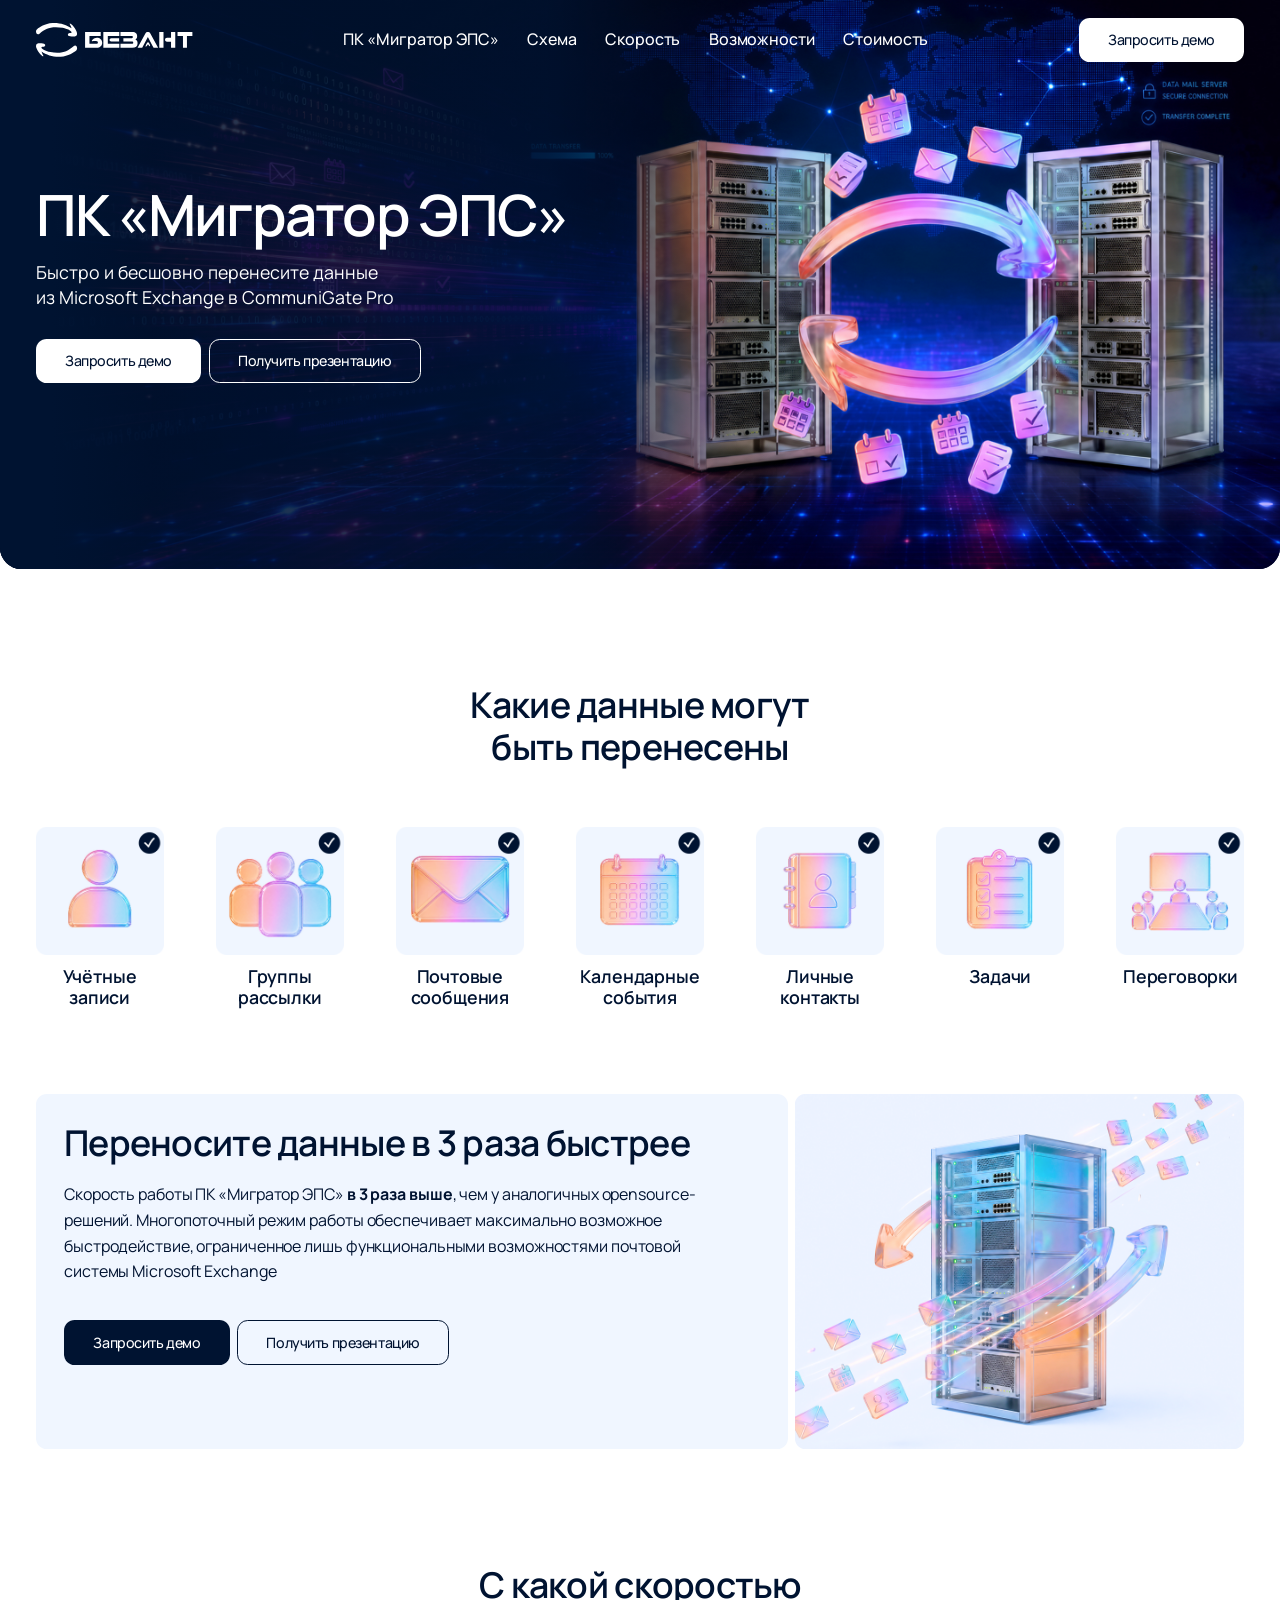
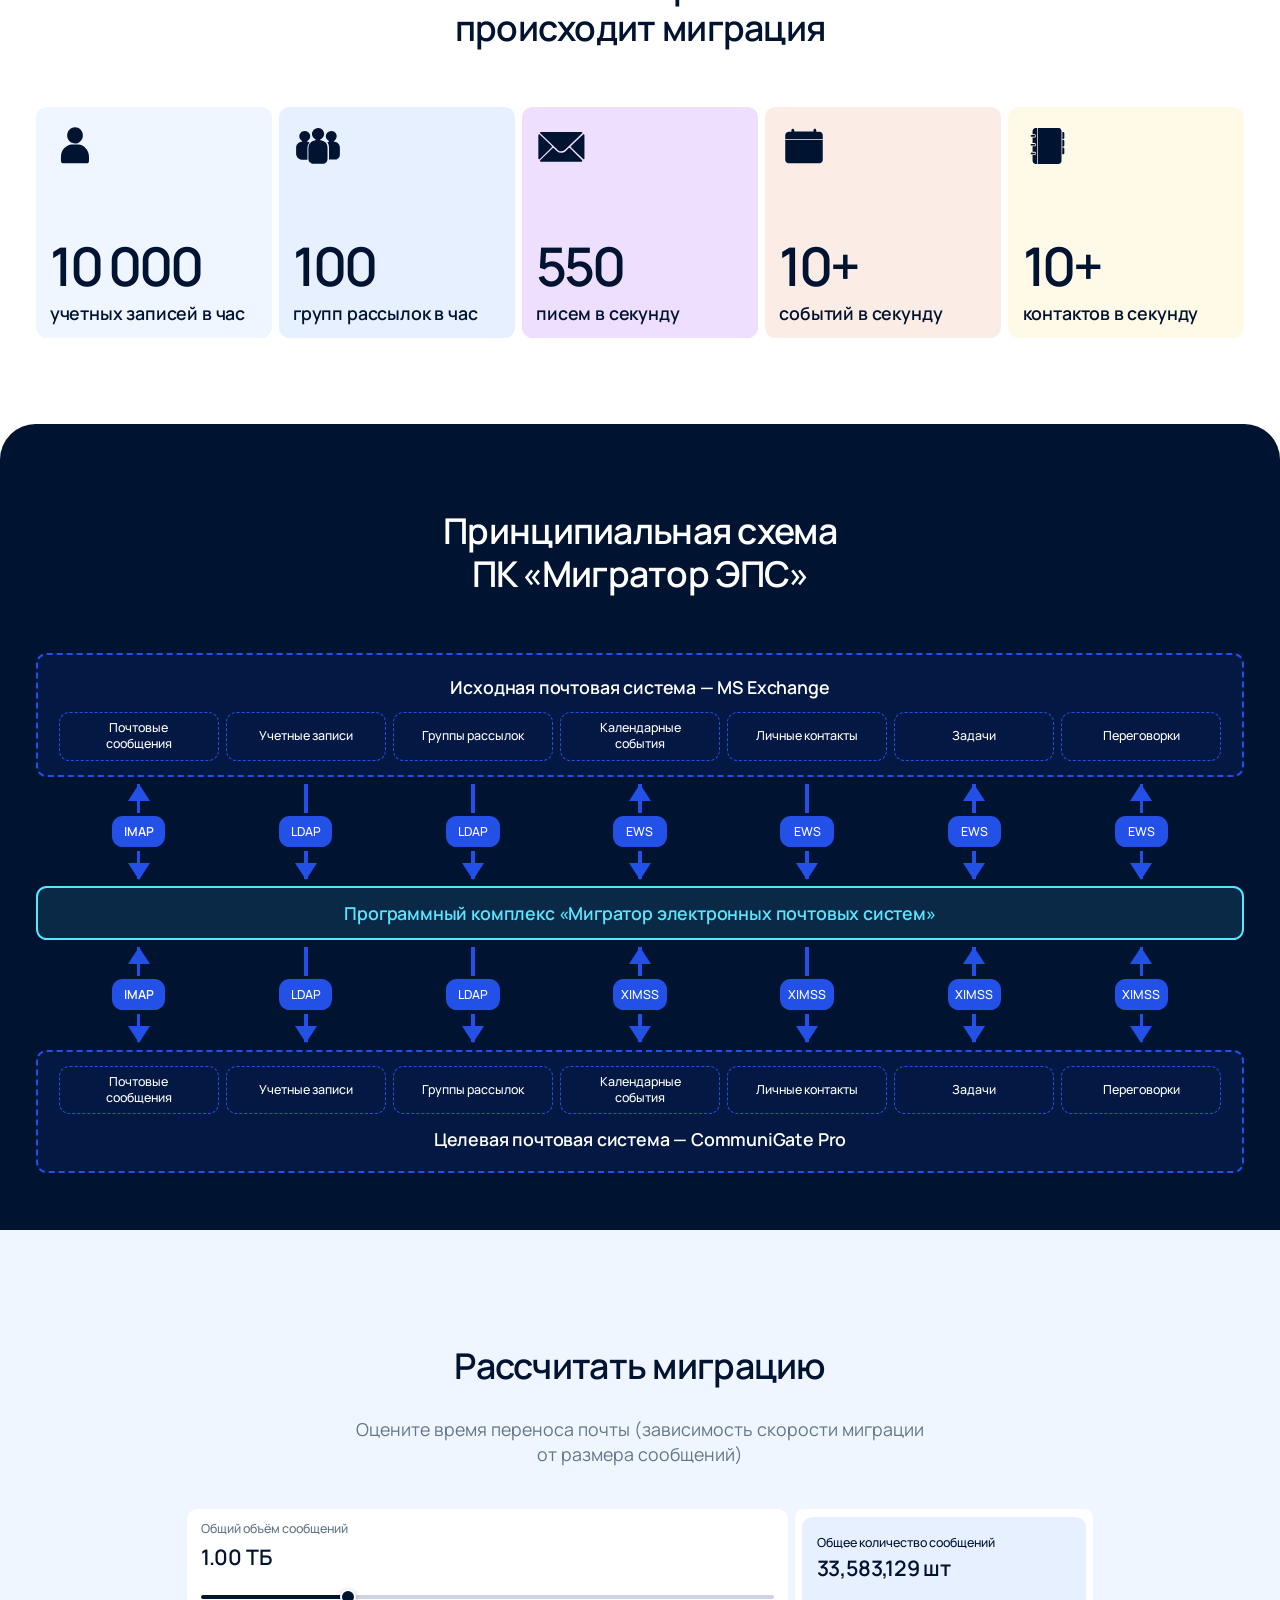
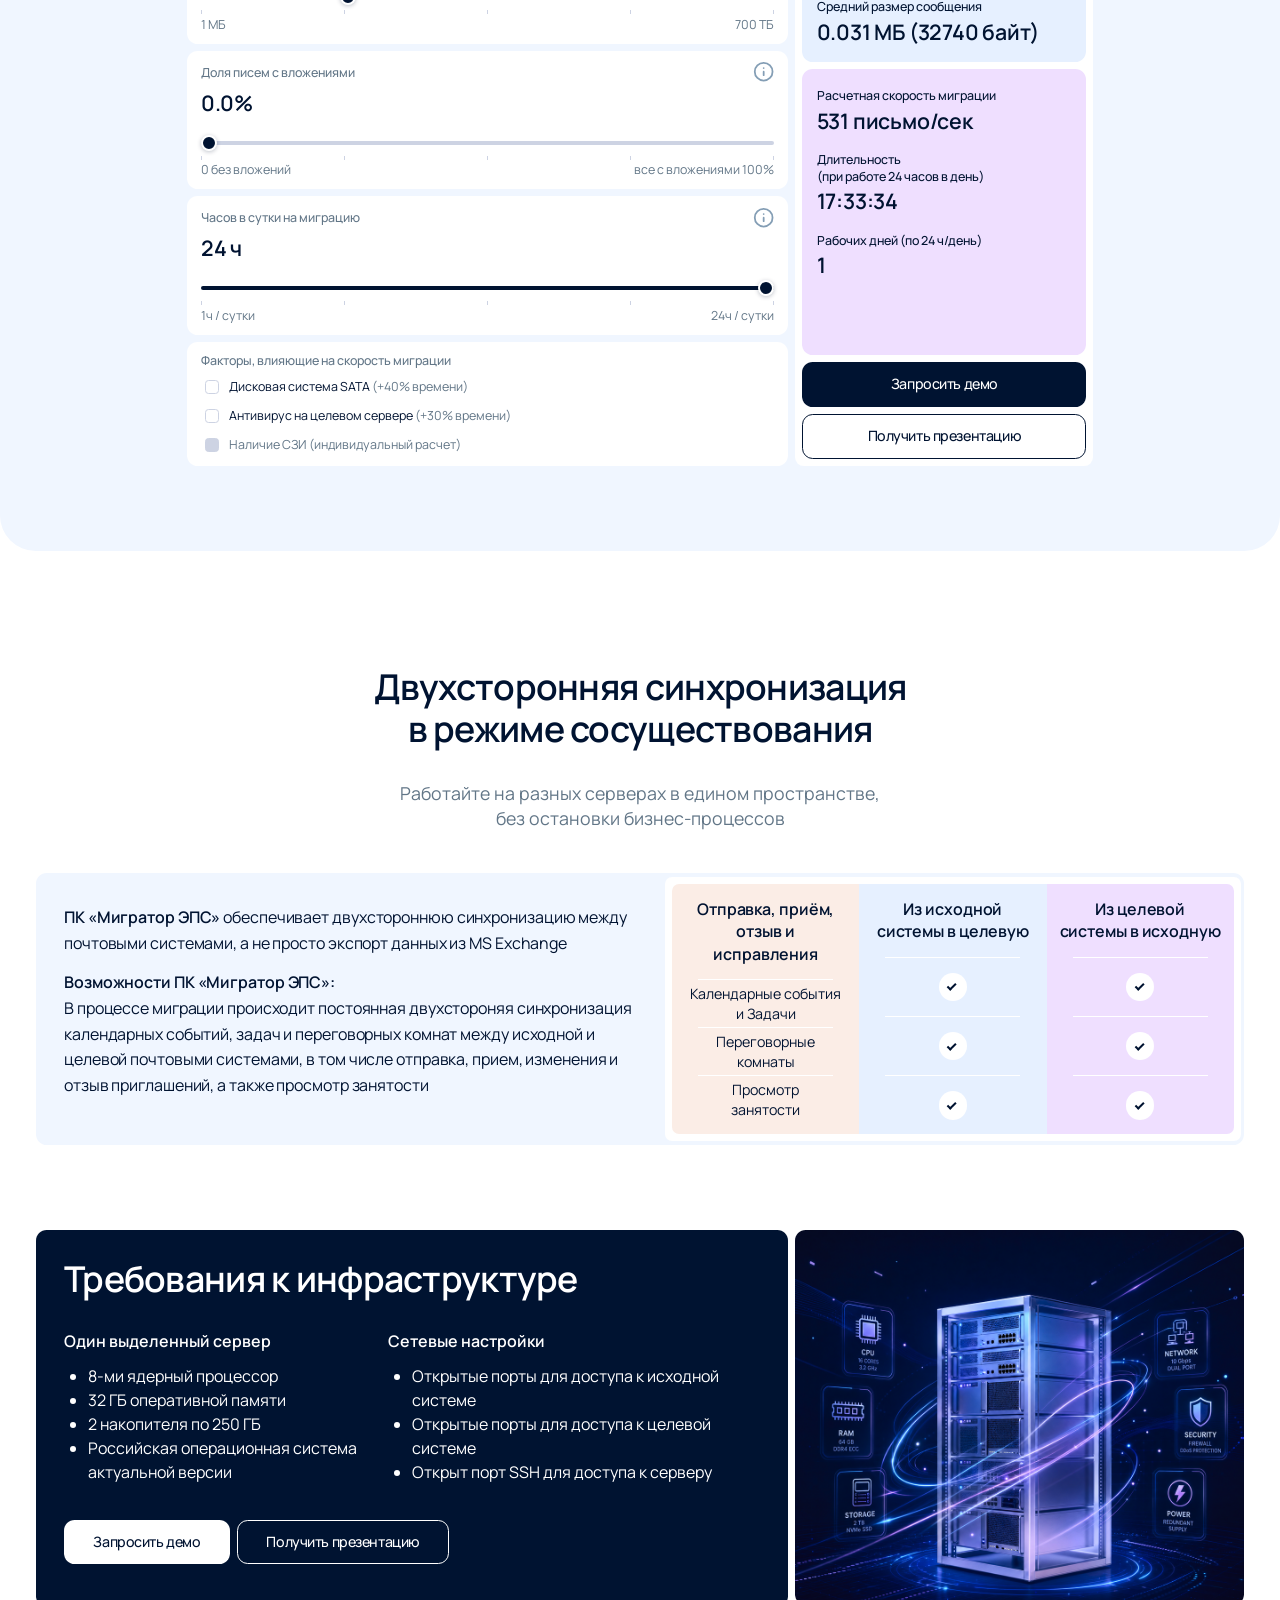
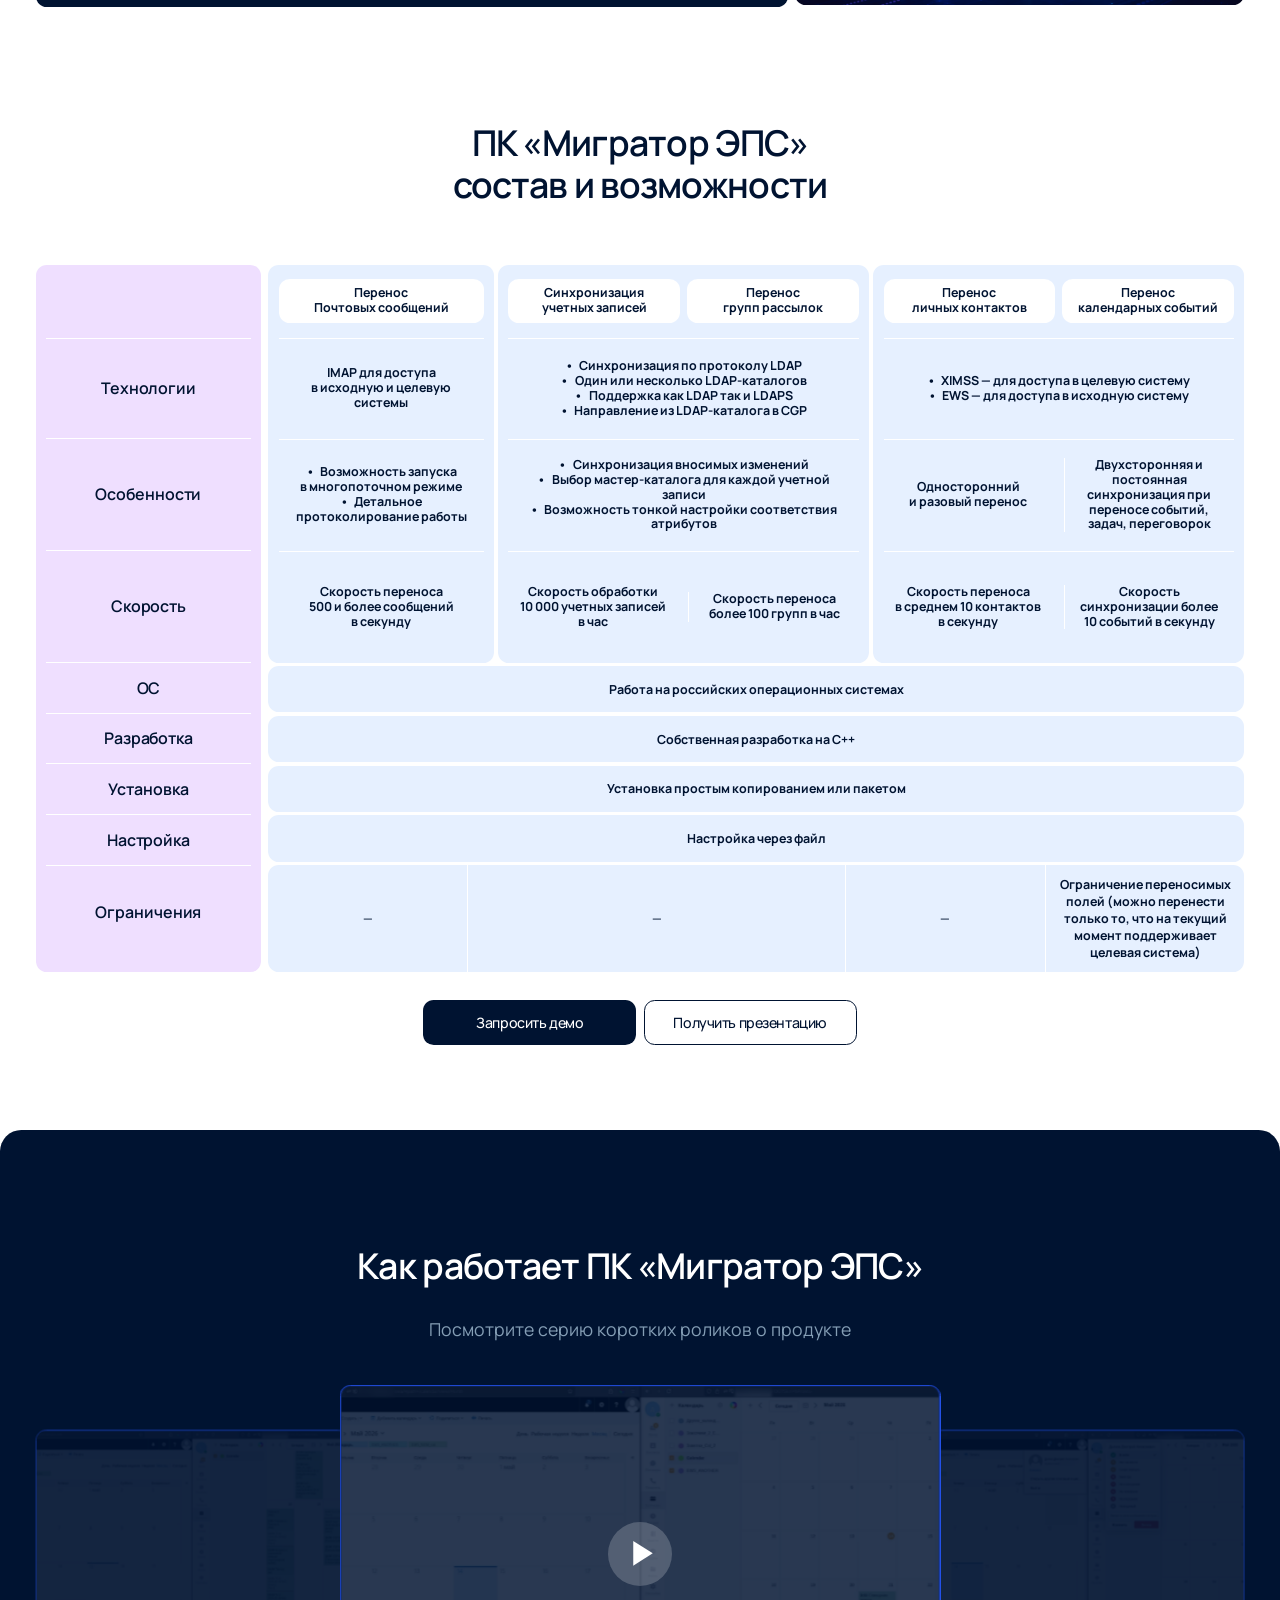
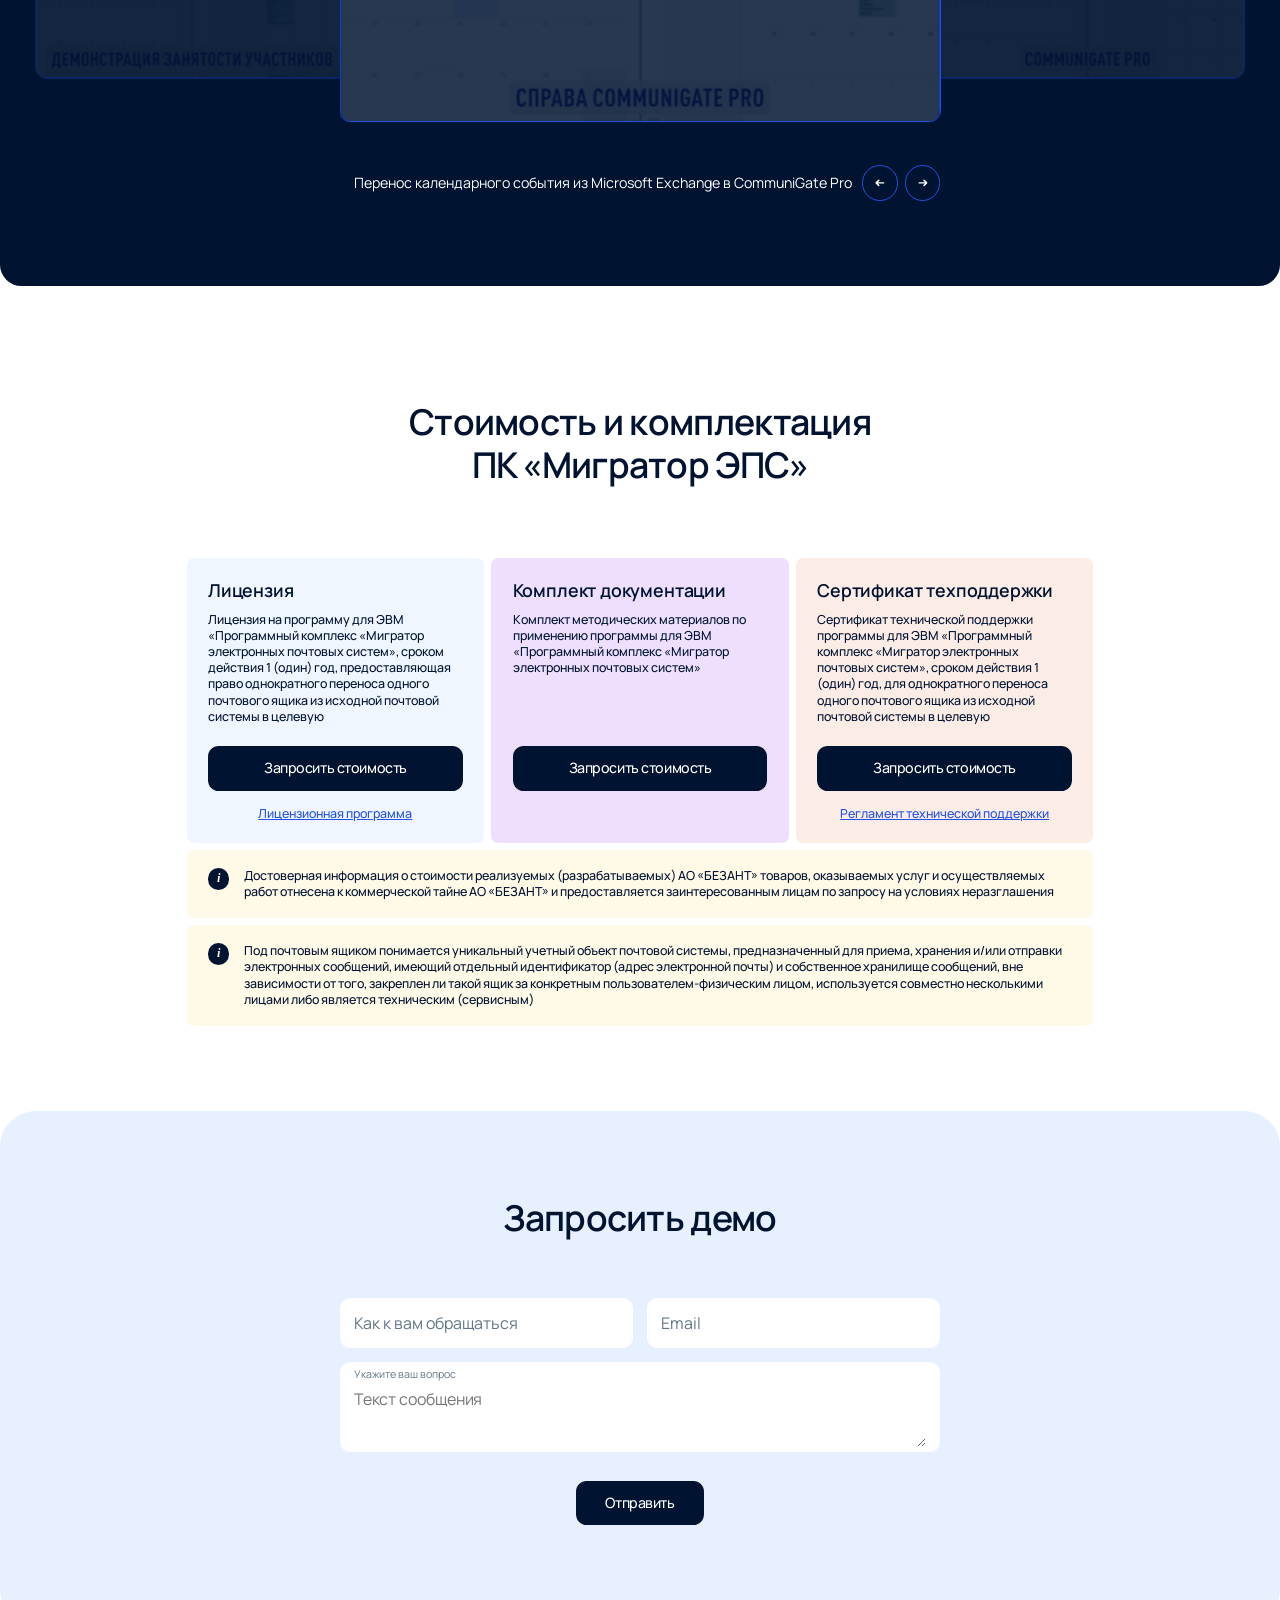
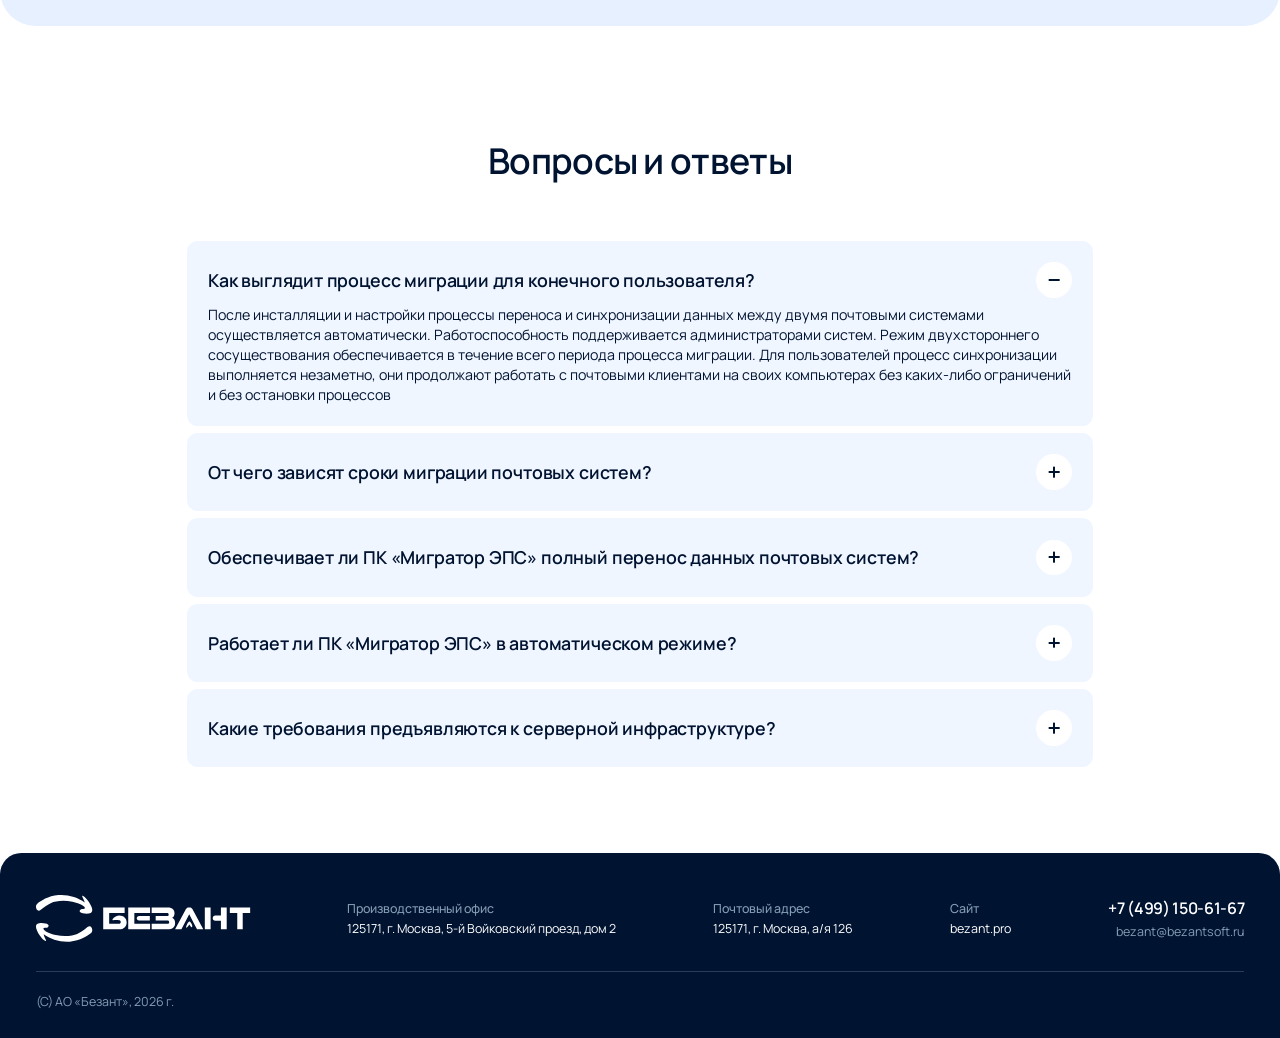
==== commit 515ab343: "Update navigation icons and improve CSS styles: replace SVG icons in index.html for module navigatio" ====
--- a/index.html
+++ b/index.html
@@ -543,11 +543,11 @@
             <div class="table__module-label table__module-label--head"></div>
             <div class="table__module-head">
               <button class="table__module-nav" type="button" data-dir="-1" aria-label="Предыдущий модуль">
-                <svg viewBox="0 0 24 24" fill="none" aria-hidden="true"><path d="M15 6L9 12L15 18" stroke="currentColor" stroke-width="2" stroke-linecap="round" stroke-linejoin="round"/></svg>
+                <svg viewBox="0 0 24 24" fill="none" aria-hidden="true"><path d="M17 12H7M10.5 8.5L7 12L10.5 15.5" stroke="currentColor" stroke-width="2" stroke-linecap="round" stroke-linejoin="round"/></svg>
               </button>
               <p class="table__module-name">Перенос<br>Почтовых сообщений</p>
               <button class="table__module-nav" type="button" data-dir="1" aria-label="Следующий модуль">
-                <svg viewBox="0 0 24 24" fill="none" aria-hidden="true"><path d="M9 6L15 12L9 18" stroke="currentColor" stroke-width="2" stroke-linecap="round" stroke-linejoin="round"/></svg>
+                <svg viewBox="0 0 24 24" fill="none" aria-hidden="true"><path d="M7 12H17M13.5 8.5L17 12L13.5 15.5" stroke="currentColor" stroke-width="2" stroke-linecap="round" stroke-linejoin="round"/></svg>
               </button>
             </div>
             <div class="table__module-label">Технологии</div>
@@ -592,11 +592,11 @@
             <div class="table__module-label table__module-label--head"></div>
             <div class="table__module-head">
               <button class="table__module-nav" type="button" data-dir="-1" aria-label="Предыдущий модуль">
-                <svg viewBox="0 0 24 24" fill="none" aria-hidden="true"><path d="M15 6L9 12L15 18" stroke="currentColor" stroke-width="2" stroke-linecap="round" stroke-linejoin="round"/></svg>
+                <svg viewBox="0 0 24 24" fill="none" aria-hidden="true"><path d="M17 12H7M10.5 8.5L7 12L10.5 15.5" stroke="currentColor" stroke-width="2" stroke-linecap="round" stroke-linejoin="round"/></svg>
               </button>
               <p class="table__module-name">Синхронизация<br>учетных записей</p>
               <button class="table__module-nav" type="button" data-dir="1" aria-label="Следующий модуль">
-                <svg viewBox="0 0 24 24" fill="none" aria-hidden="true"><path d="M9 6L15 12L9 18" stroke="currentColor" stroke-width="2" stroke-linecap="round" stroke-linejoin="round"/></svg>
+                <svg viewBox="0 0 24 24" fill="none" aria-hidden="true"><path d="M7 12H17M13.5 8.5L17 12L13.5 15.5" stroke="currentColor" stroke-width="2" stroke-linecap="round" stroke-linejoin="round"/></svg>
               </button>
             </div>
             <div class="table__module-label">Технологии</div>
@@ -647,11 +647,11 @@
             <div class="table__module-label table__module-label--head"></div>
             <div class="table__module-head">
               <button class="table__module-nav" type="button" data-dir="-1" aria-label="Предыдущий модуль">
-                <svg viewBox="0 0 24 24" fill="none" aria-hidden="true"><path d="M15 6L9 12L15 18" stroke="currentColor" stroke-width="2" stroke-linecap="round" stroke-linejoin="round"/></svg>
+                <svg viewBox="0 0 24 24" fill="none" aria-hidden="true"><path d="M17 12H7M10.5 8.5L7 12L10.5 15.5" stroke="currentColor" stroke-width="2" stroke-linecap="round" stroke-linejoin="round"/></svg>
               </button>
               <p class="table__module-name">Перенос<br>групп рассылок</p>
               <button class="table__module-nav" type="button" data-dir="1" aria-label="Следующий модуль">
-                <svg viewBox="0 0 24 24" fill="none" aria-hidden="true"><path d="M9 6L15 12L9 18" stroke="currentColor" stroke-width="2" stroke-linecap="round" stroke-linejoin="round"/></svg>
+                <svg viewBox="0 0 24 24" fill="none" aria-hidden="true"><path d="M7 12H17M13.5 8.5L17 12L13.5 15.5" stroke="currentColor" stroke-width="2" stroke-linecap="round" stroke-linejoin="round"/></svg>
               </button>
             </div>
             <div class="table__module-label">Технологии</div>
@@ -702,11 +702,11 @@
             <div class="table__module-label table__module-label--head"></div>
             <div class="table__module-head">
               <button class="table__module-nav" type="button" data-dir="-1" aria-label="Предыдущий модуль">
-                <svg viewBox="0 0 24 24" fill="none" aria-hidden="true"><path d="M15 6L9 12L15 18" stroke="currentColor" stroke-width="2" stroke-linecap="round" stroke-linejoin="round"/></svg>
+                <svg viewBox="0 0 24 24" fill="none" aria-hidden="true"><path d="M17 12H7M10.5 8.5L7 12L10.5 15.5" stroke="currentColor" stroke-width="2" stroke-linecap="round" stroke-linejoin="round"/></svg>
               </button>
               <p class="table__module-name">Перенос<br>личных контактов</p>
               <button class="table__module-nav" type="button" data-dir="1" aria-label="Следующий модуль">
-                <svg viewBox="0 0 24 24" fill="none" aria-hidden="true"><path d="M9 6L15 12L9 18" stroke="currentColor" stroke-width="2" stroke-linecap="round" stroke-linejoin="round"/></svg>
+                <svg viewBox="0 0 24 24" fill="none" aria-hidden="true"><path d="M7 12H17M13.5 8.5L17 12L13.5 15.5" stroke="currentColor" stroke-width="2" stroke-linecap="round" stroke-linejoin="round"/></svg>
               </button>
             </div>
             <div class="table__module-label">Технологии</div>
@@ -751,11 +751,11 @@
             <div class="table__module-label table__module-label--head"></div>
             <div class="table__module-head">
               <button class="table__module-nav" type="button" data-dir="-1" aria-label="Предыдущий модуль">
-                <svg viewBox="0 0 24 24" fill="none" aria-hidden="true"><path d="M15 6L9 12L15 18" stroke="currentColor" stroke-width="2" stroke-linecap="round" stroke-linejoin="round"/></svg>
+                <svg viewBox="0 0 24 24" fill="none" aria-hidden="true"><path d="M17 12H7M10.5 8.5L7 12L10.5 15.5" stroke="currentColor" stroke-width="2" stroke-linecap="round" stroke-linejoin="round"/></svg>
               </button>
               <p class="table__module-name">Перенос<br>календарных событий</p>
               <button class="table__module-nav" type="button" data-dir="1" aria-label="Следующий модуль">
-                <svg viewBox="0 0 24 24" fill="none" aria-hidden="true"><path d="M9 6L15 12L9 18" stroke="currentColor" stroke-width="2" stroke-linecap="round" stroke-linejoin="round"/></svg>
+                <svg viewBox="0 0 24 24" fill="none" aria-hidden="true"><path d="M7 12H17M13.5 8.5L17 12L13.5 15.5" stroke="currentColor" stroke-width="2" stroke-linecap="round" stroke-linejoin="round"/></svg>
               </button>
             </div>
             <div class="table__module-label">Технологии</div>
@@ -822,10 +822,10 @@
       <p class="video__caption" id="videoCaption"></p>
       <div class="video__nav">
         <button class="video__nav-btn" id="videoPrevBtn" aria-label="Предыдущее видео" type="button">
-          <svg viewBox="0 0 24 24" fill="none"><path d="M15 6L9 12L15 18" stroke="currentColor" stroke-width="2" stroke-linecap="round" stroke-linejoin="round"/></svg>
+          <svg viewBox="0 0 24 24" fill="none"><path d="M17 12H7M10.5 8.5L7 12L10.5 15.5" stroke="currentColor" stroke-width="2" stroke-linecap="round" stroke-linejoin="round"/></svg>
         </button>
         <button class="video__nav-btn" id="videoNextBtn" aria-label="Следующее видео" type="button">
-          <svg viewBox="0 0 24 24" fill="none"><path d="M9 6L15 12L9 18" stroke="currentColor" stroke-width="2" stroke-linecap="round" stroke-linejoin="round"/></svg>
+          <svg viewBox="0 0 24 24" fill="none"><path d="M7 12H17M13.5 8.5L17 12L13.5 15.5" stroke="currentColor" stroke-width="2" stroke-linecap="round" stroke-linejoin="round"/></svg>
         </button>
       </div>
     </div>
--- a/css/sections/sync.css
+++ b/css/sections/sync.css
@@ -96,7 +96,7 @@
 .sync__divider {
   width: 9.5rem; /* 153px */
   height: 1px;
-  background: var(--ui-disable);
+  background: var(--surface-white);
 }
 
 .sync__row-label {
--- a/css/mobile.css
+++ b/css/mobile.css
@@ -469,6 +469,11 @@
     grid-template-rows: auto 1fr auto 1fr auto 1fr;
     align-items: center;
     justify-items: center;
+    /* The desktop rule sets space-between for its flex layout; left in place it
+       would size this grid's single track to its content (32px in the check
+       columns) and park it at the start, so the ticks and their rules end up
+       flush left instead of centred (Figma 739:96). */
+    justify-content: normal;
   }
 
   .sync__divider {
@@ -583,7 +588,9 @@
     padding-top: var(--sp-16);
   }
 
-  .table__module-grid > .table__module-label:last-of-type {
+  /* Rows are label+cell pairs, so the closing label is the second-to-last child.
+     (:last-of-type would count every div in the grid and land on a cell.) */
+  .table__module-grid > .table__module-label:nth-last-child(2) {
     border-radius: 0 0 var(--radius-12) var(--radius-12);
   }
 
@@ -666,7 +673,9 @@
     border-radius: var(--radius-12);
   }
 
-  .table__module-grid > .table__module-cell:nth-last-of-type(6) {
+  /* Head + the first three rows are one card; child 8 is that third row's cell
+     and closes it before the separate bars start. */
+  .table__module-grid > .table__module-cell:nth-child(8) {
     border-radius: 0 0 var(--radius-12) var(--radius-12);
   }
 
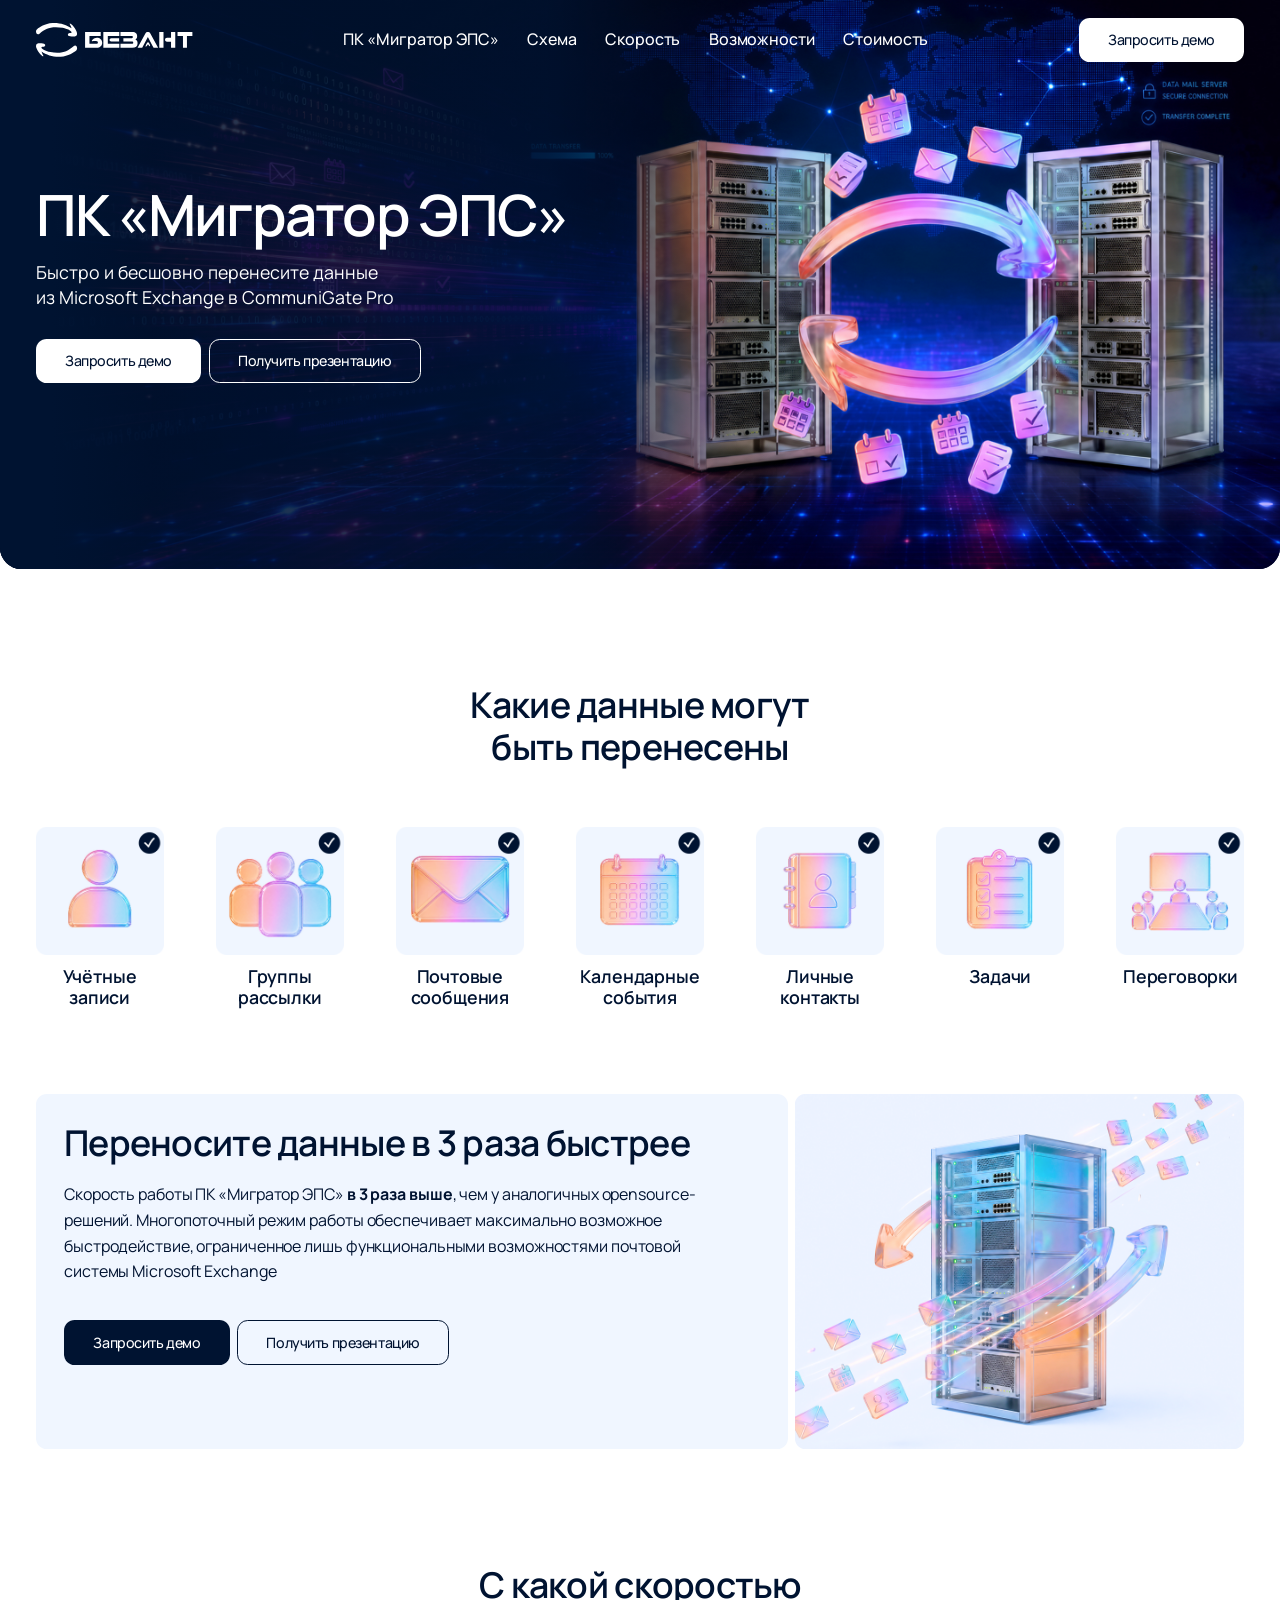
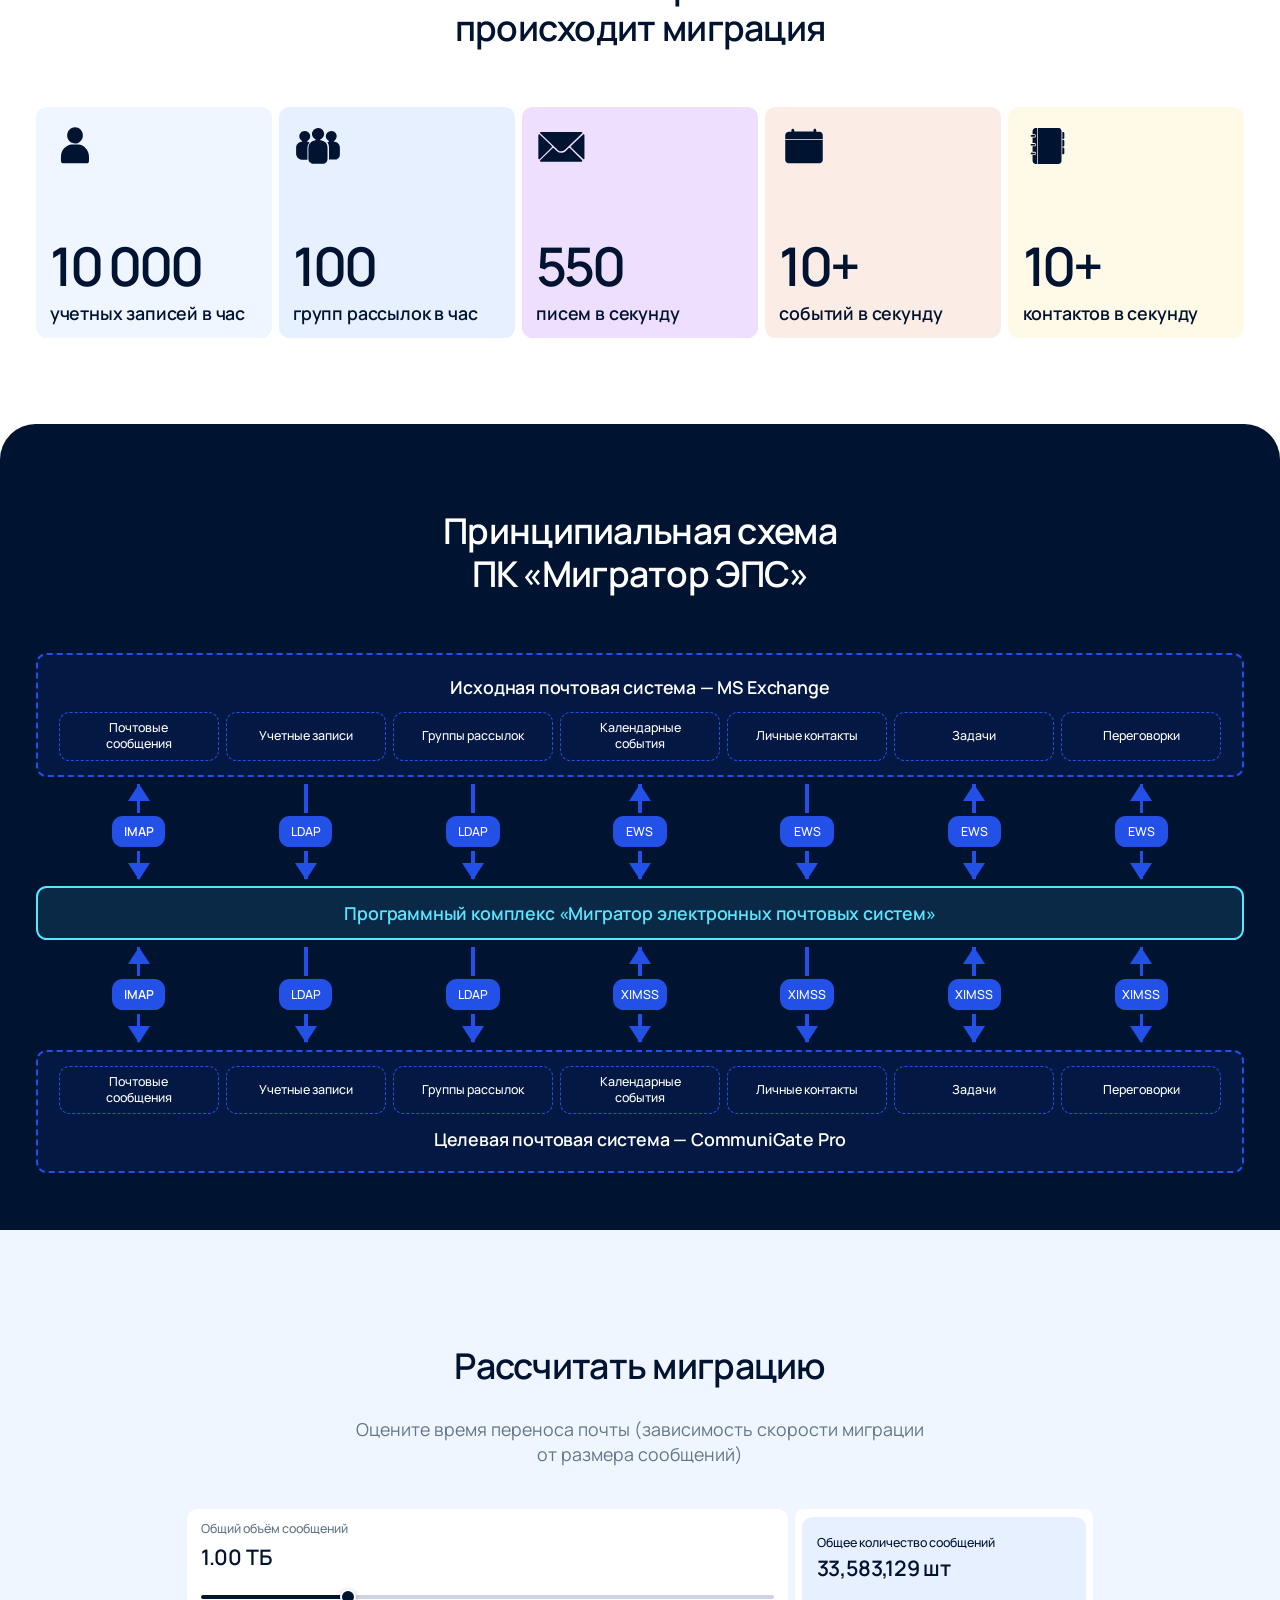
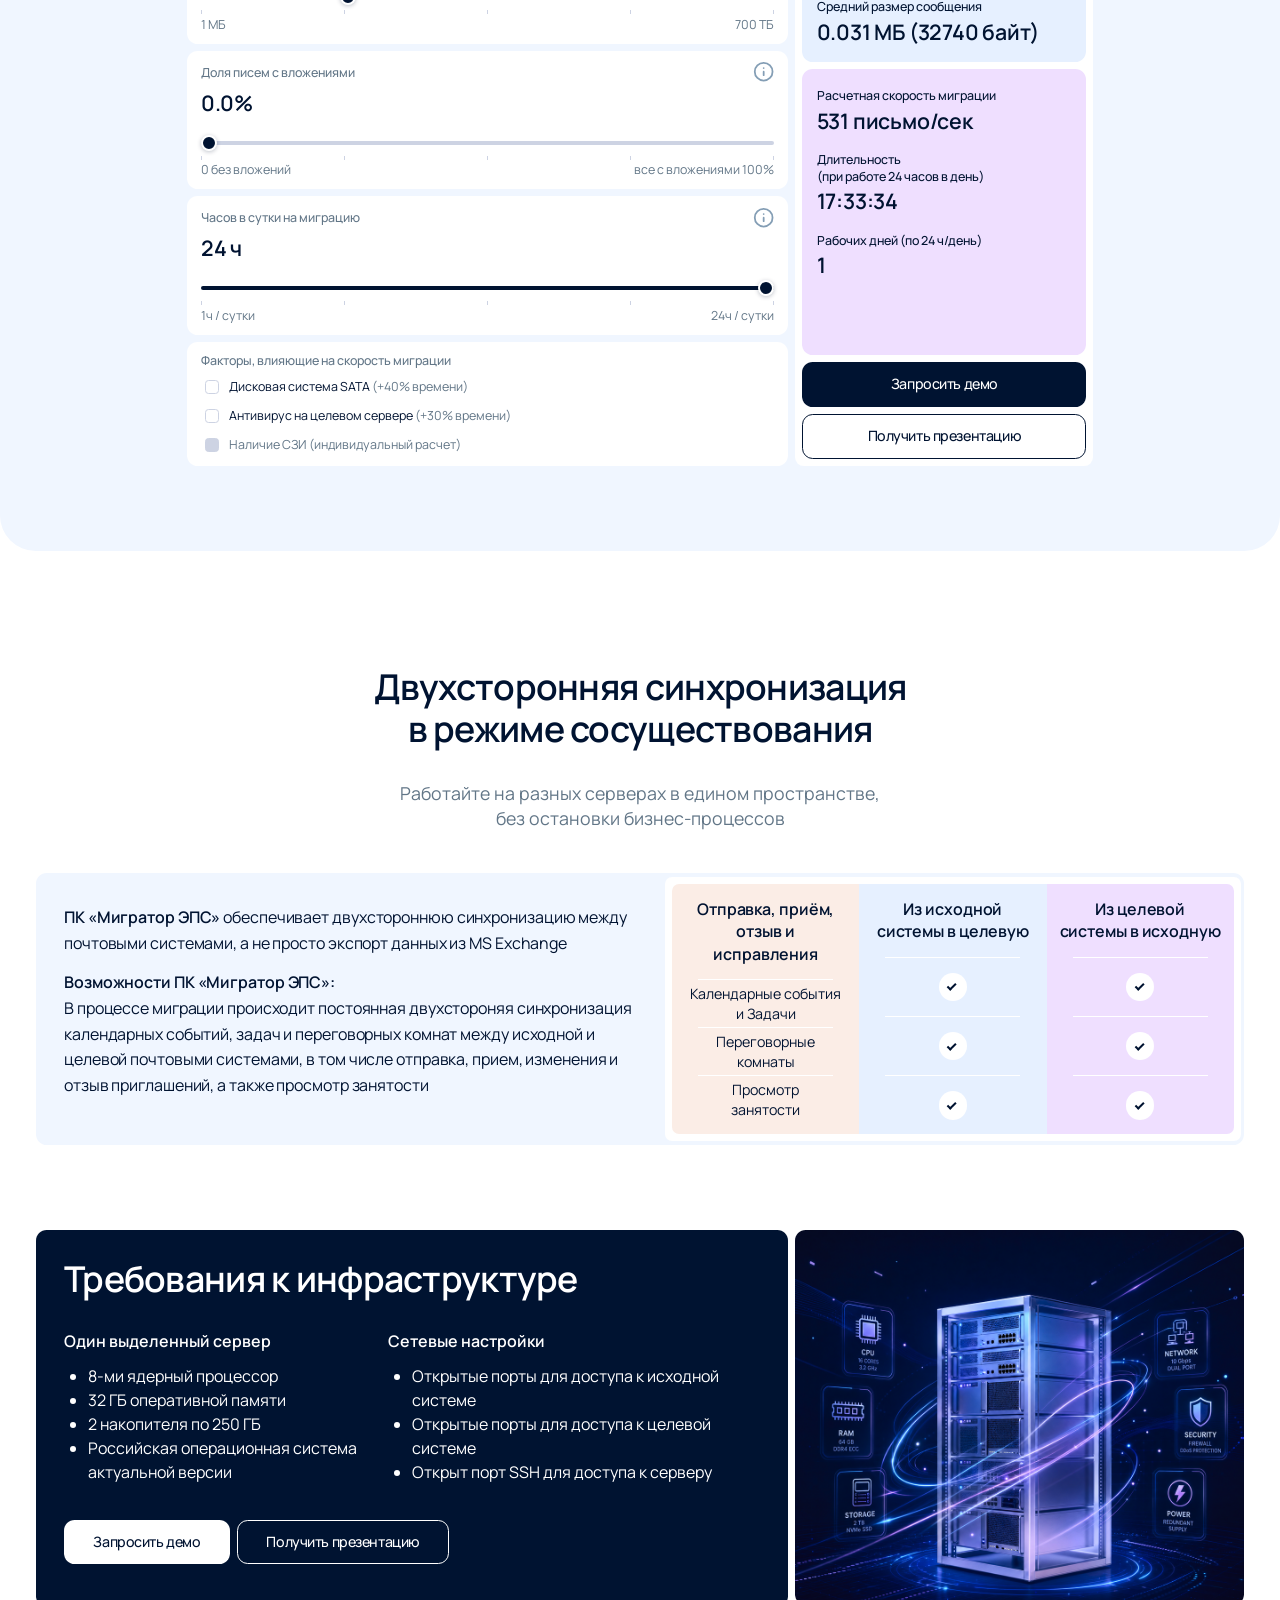
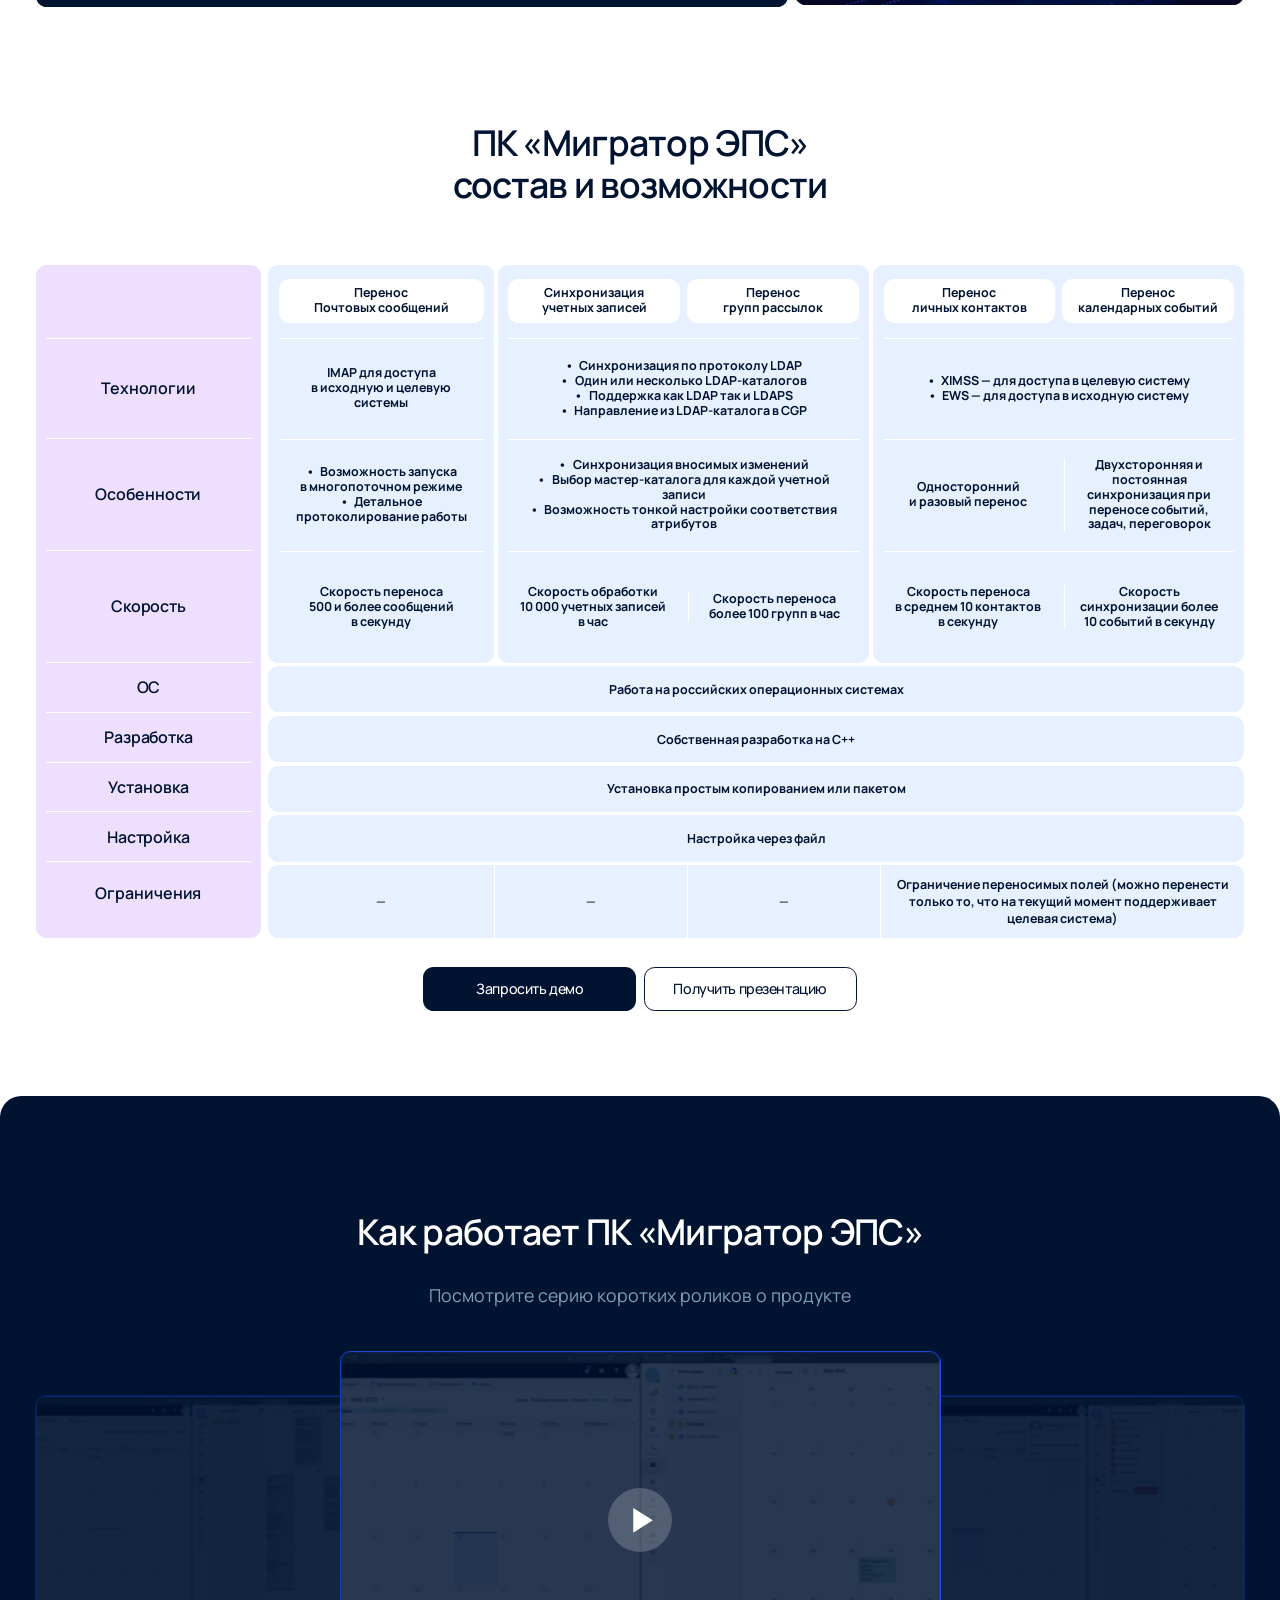
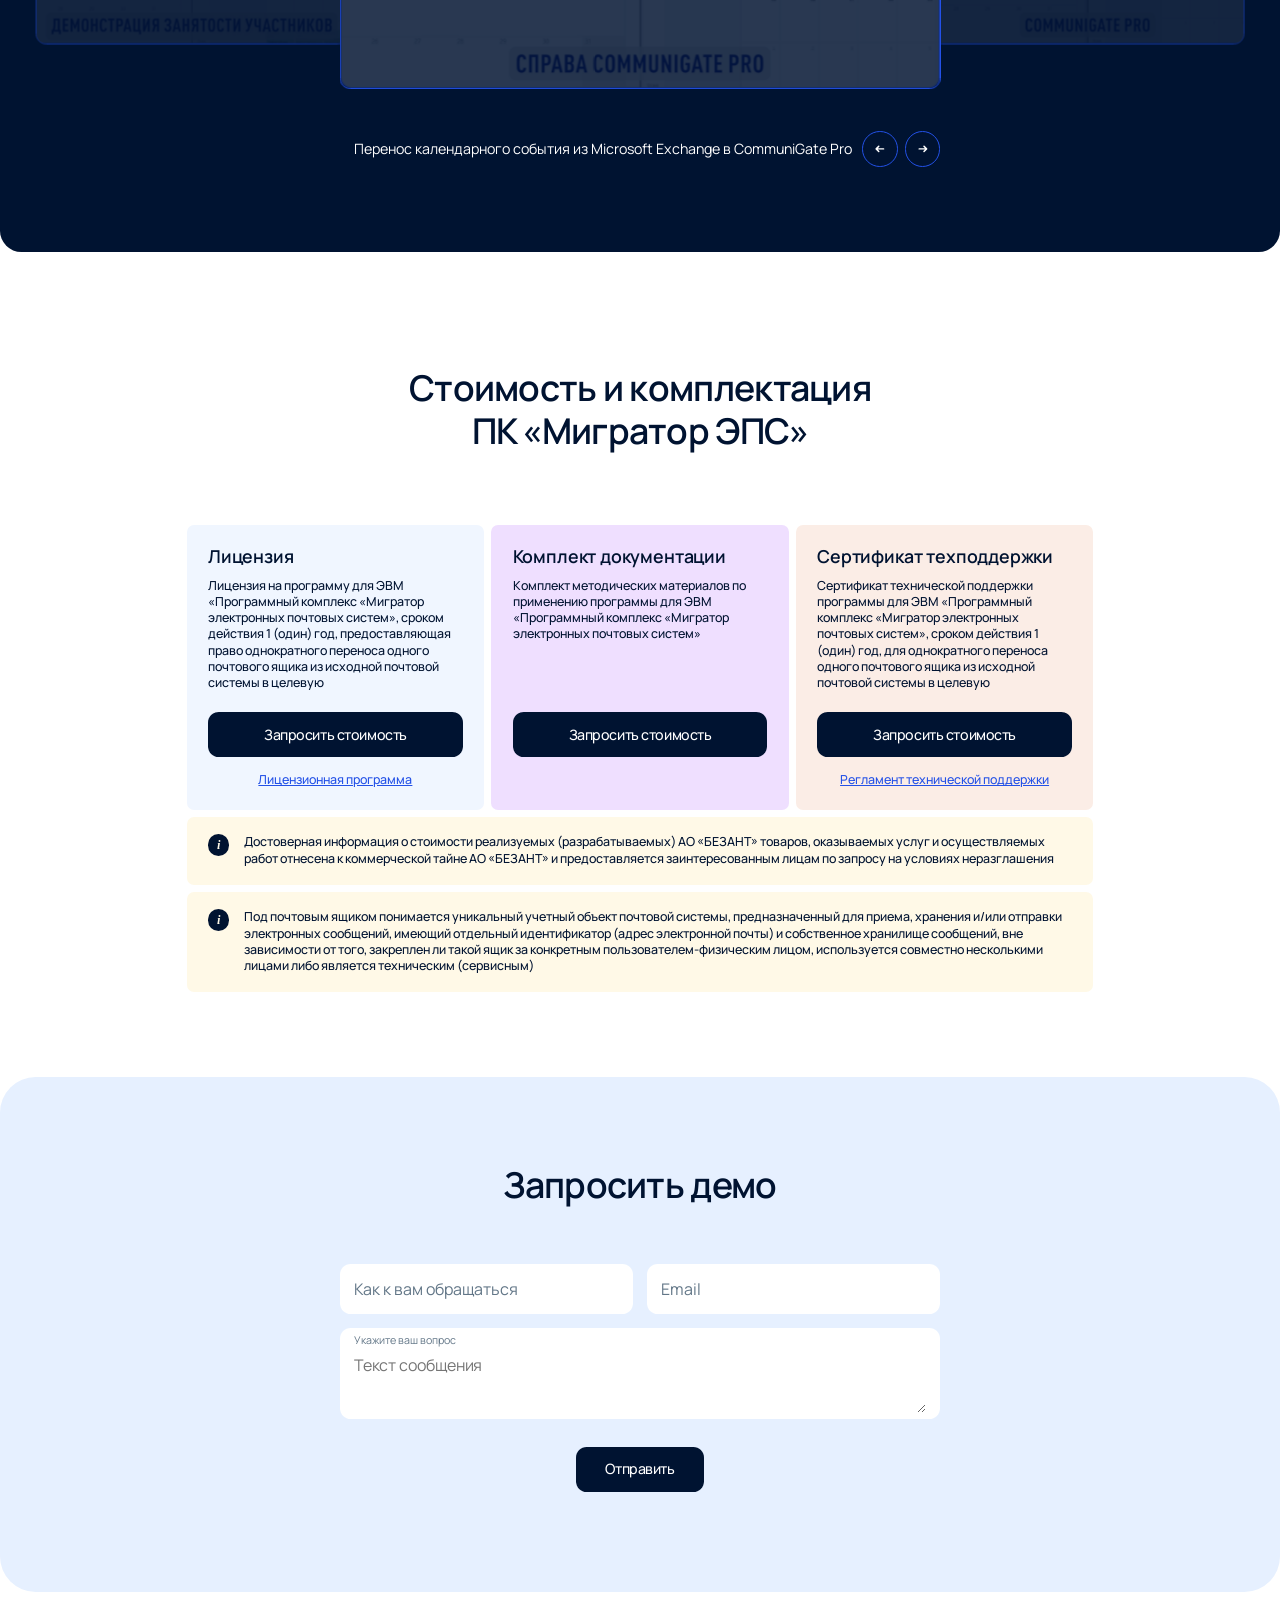
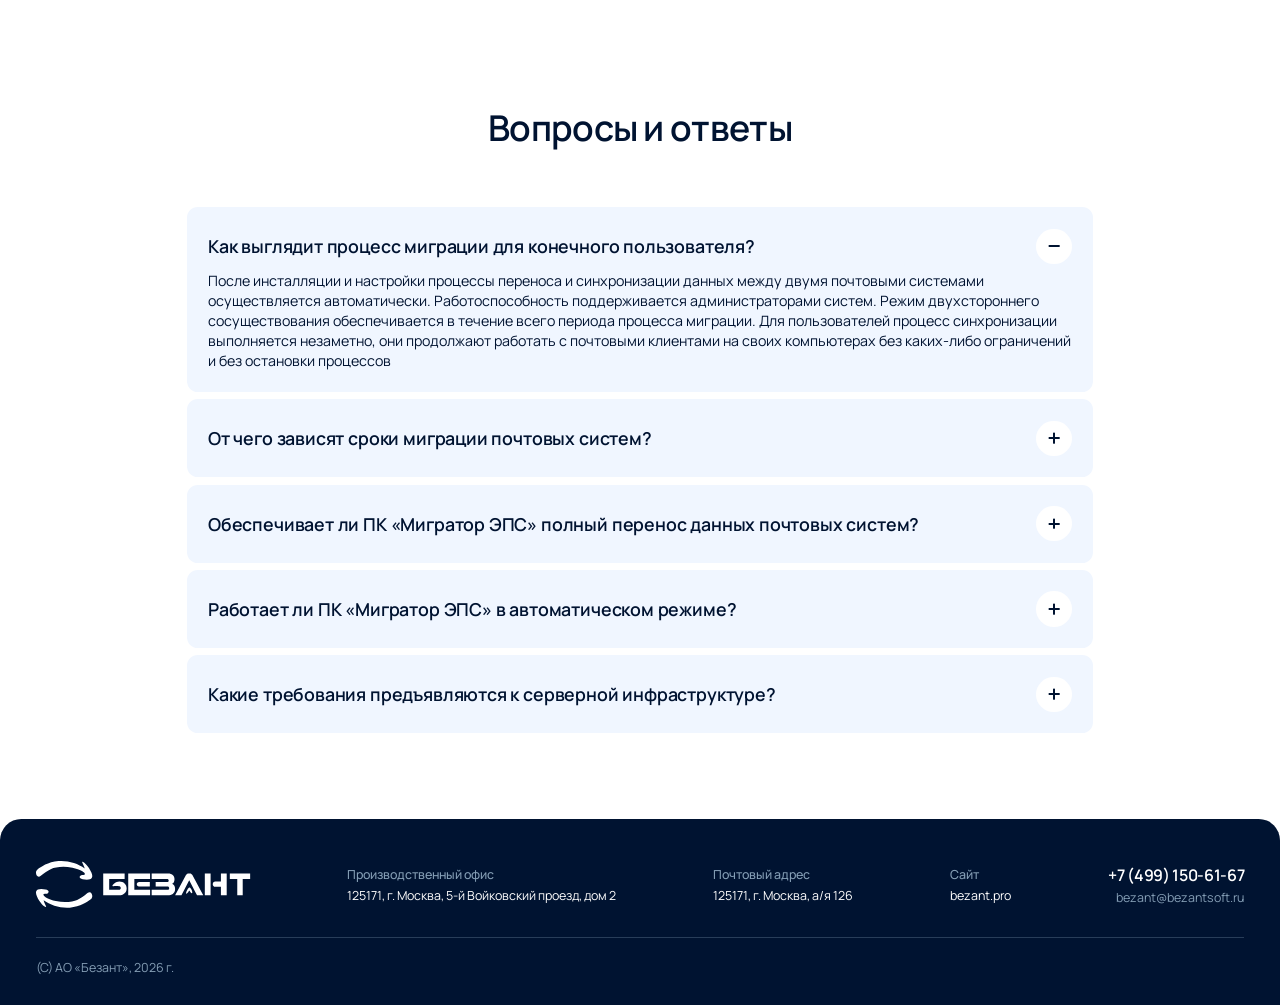
==== commit bca1f5d7: "Refine table layout and styles for improved clarity: update index.html to enhance the restrictions b" ====
--- a/index.html
+++ b/index.html
@@ -523,11 +523,15 @@
         <div class="table__bar">Настройка через файл</div>
 
         <div class="table__bar table__bar--restrictions">
+          <!-- Three separate dashes, then one cell spanning личные контакты +
+               календарные события — both carry the restriction. The first cell
+               is the fixed-width single group, so each dash lands under its own
+               column head. -->
           <div class="table__bar-cols">
+            <div class="is-muted is-single">—</div>
             <div class="is-muted">—</div>
-            <div class="is-muted span-2">—</div>
             <div class="is-muted">—</div>
-            <div>Ограничение переносимых полей (можно перенести только то, что на текущий момент поддерживает целевая система)</div>
+            <div class="span-2">Ограничение переносимых полей (можно перенести только то, что на текущий момент поддерживает целевая система)</div>
           </div>
         </div>
       </div>
--- a/css/sections/table.css
+++ b/css/sections/table.css
@@ -55,8 +55,10 @@
   min-height: 0;
 }
 
+/* Tracks the restrictions bar's height; retuned from 120 when that bar went
+   from 7.5rem to 5.125rem. */
 .table__label-row--wide {
-  flex-grow: 120;
+  flex-grow: 82;
 }
 
 .table__values {
@@ -81,8 +83,14 @@
   padding: 0 var(--sp-16);
 }
 
+/* Three lines of text plus padding — the tallest the copy gets, at 1200px
+   where the cell is narrowest. A rem min-height rather than a content-driven
+   height keeps the ratio to the plain bars the same at every width, so the
+   label column stays level with it (see .table__label-row--wide); the base
+   rule's fixed height has to be released for it to apply. */
 .table__bar--restrictions {
-  height: 7.5rem;
+  height: auto;
+  min-height: 5.125rem; /* 82px */
   padding: 0;
 }
 
@@ -111,6 +119,13 @@
 
 .table__bar-cols > div.span-2 {
   flex: 2 0 0;
+}
+
+/* The first value column is the fixed-width single group, not an equal share
+   of the row — same width as .table__group--single so the cells below the
+   heads line up with them. */
+.table__bar-cols > div.is-single {
+  flex: 0 0 15.875rem; /* 254px */
 }
 
 .data-table__head-pill {
--- a/css/mobile.css
+++ b/css/mobile.css
@@ -594,30 +594,50 @@
     border-radius: 0 0 var(--radius-12) var(--radius-12);
   }
 
+  /* Figma 770:1875: the name pill fills the head (176 of the 200 module, 12px
+     inset) and the arrows are laid over it, so the head is a positioning
+     context rather than a flex row — a flex row would shrink the pill by the
+     width of both arrows and push the name onto a third line. */
   .table__module-head {
-    display: flex;
-    align-items: center;
-    gap: var(--sp-4);
+    position: relative;
     padding: var(--sp-16) var(--sp-12) var(--sp-16);
     background: var(--surface-light-blue-02);
     border-radius: var(--radius-12) var(--radius-12) 0 0;
   }
 
   .table__module-name {
-    flex: 1 0 0;
-    min-width: 0;
     background: var(--surface-white);
     border-radius: var(--radius-12);
-    padding: var(--sp-8) var(--sp-4);
+    /* Wider than the 8px of the Figma frame: the arrows are laid over the pill
+       and their tips reach 21px in from its edges, so the text column is inset
+       past them (24px leaves a 3px gap). Two of the five names take a third
+       line at this width — the alternative is letters touching the arrows. */
+    padding: var(--sp-8) var(--sp-24);
     font-size: var(--fs-body-14);
     font-weight: 700;
     line-height: 1.2;
     color: var(--text-primary);
     text-align: center;
-  }
-
+    /* Held at the height of the longest name (three lines + the 8px padding),
+       so switching modules moves neither the arrows nor the rows below. */
+    display: flex;
+    align-items: center;
+    justify-content: center;
+    min-height: calc(3 * 1.2em + var(--sp-16));
+  }
+
+  /* 24×24 box, 16px in from the module edge, centred on the 50px pill
+     (Figma Nav x=16 / y=29). The right arrow's 184 in the file is left over
+     from a 224-wide draft — 23px and 201px from the two edges are symmetric
+     only at that width — so it is mirrored off the same 16px inset here. */
   .table__module-nav {
-    flex-shrink: 0;
+    position: absolute;
+    /* Centred on the pill rather than offset from the head's top: the head's
+       16px padding is symmetric, so 50% is the pill's middle whatever height
+       the name takes, and the arrow stays put across modules. At the two-line
+       height of the Figma frame this lands on its 29px. */
+    top: 50%;
+    transform: translateY(-50%);
     display: flex;
     align-items: center;
     justify-content: center;
@@ -628,6 +648,9 @@
     background: transparent;
     color: var(--text-primary);
   }
+
+  .table__module-nav[data-dir="-1"] { left: var(--sp-16); }
+  .table__module-nav[data-dir="1"] { right: var(--sp-16); }
 
   /* At the ends the arrow is absent in the design rather than dimmed; keeping
      the box reserved stops the module name from shifting. */
